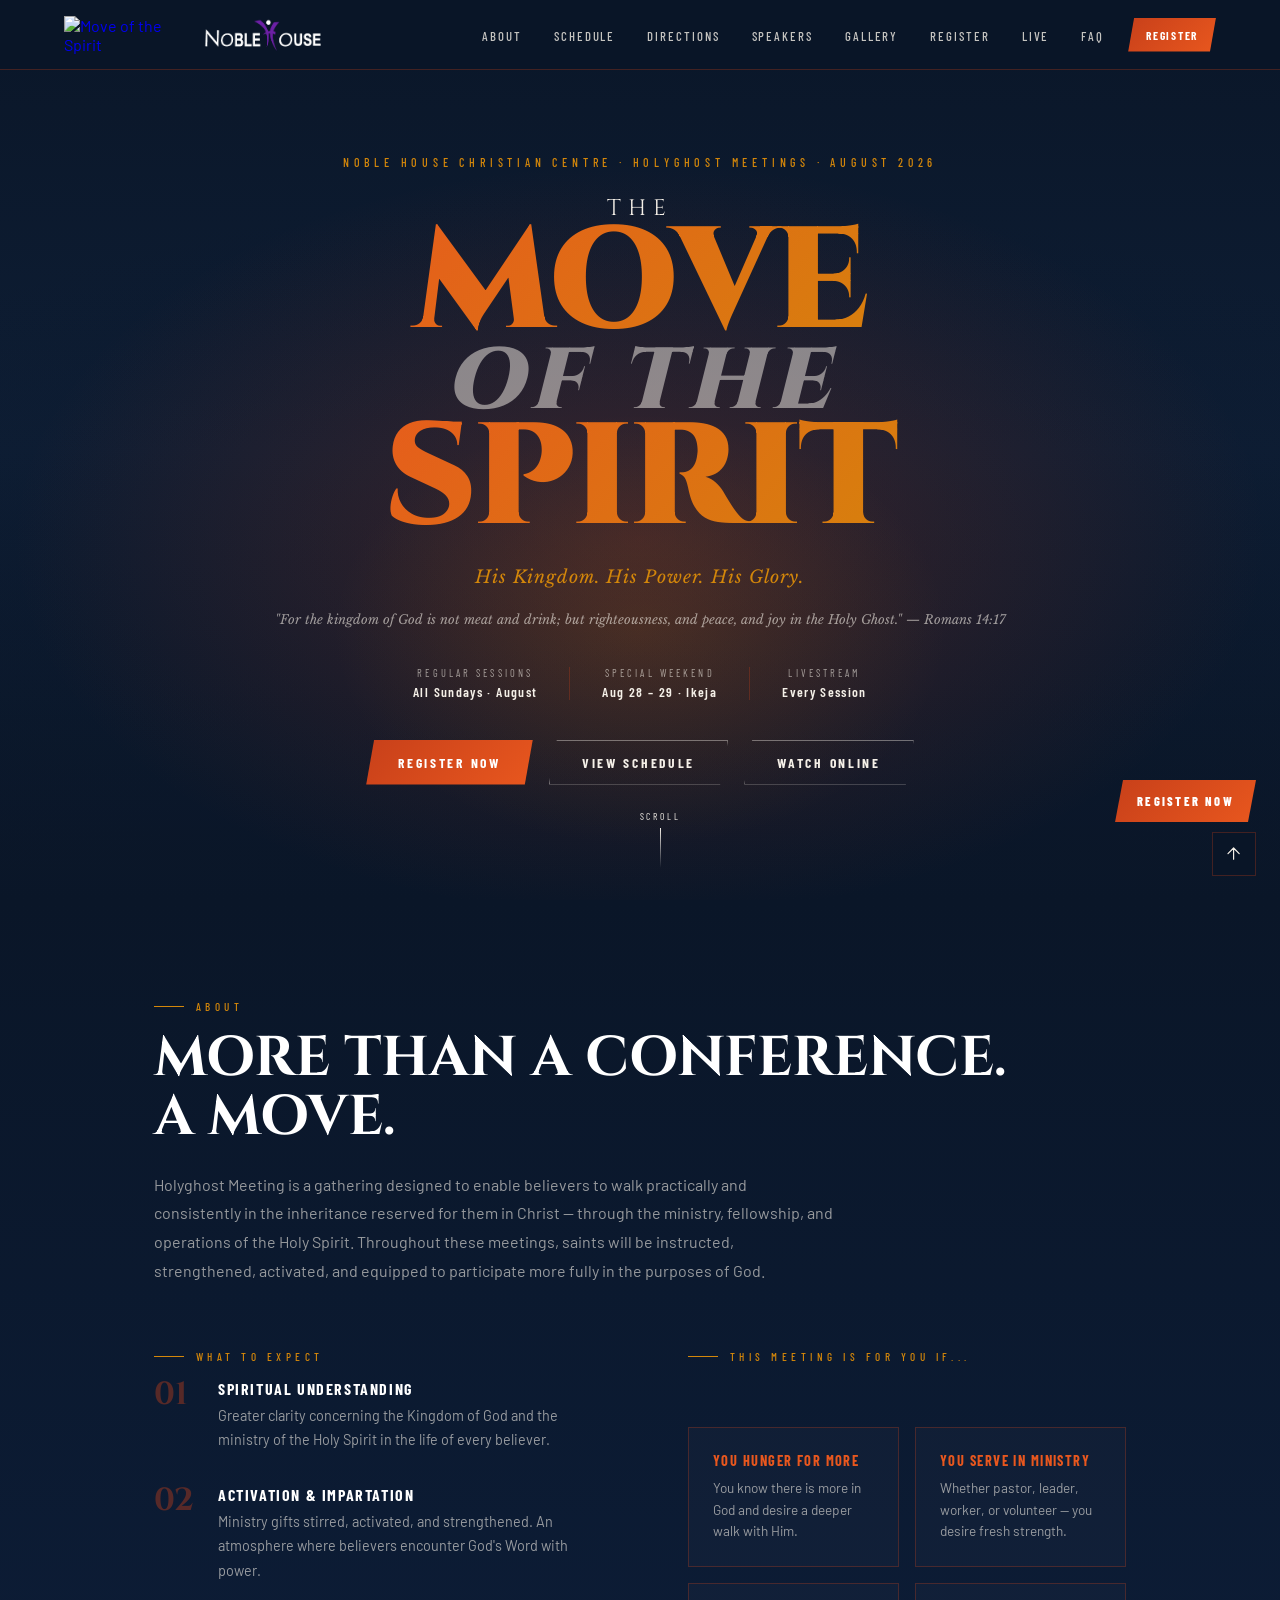
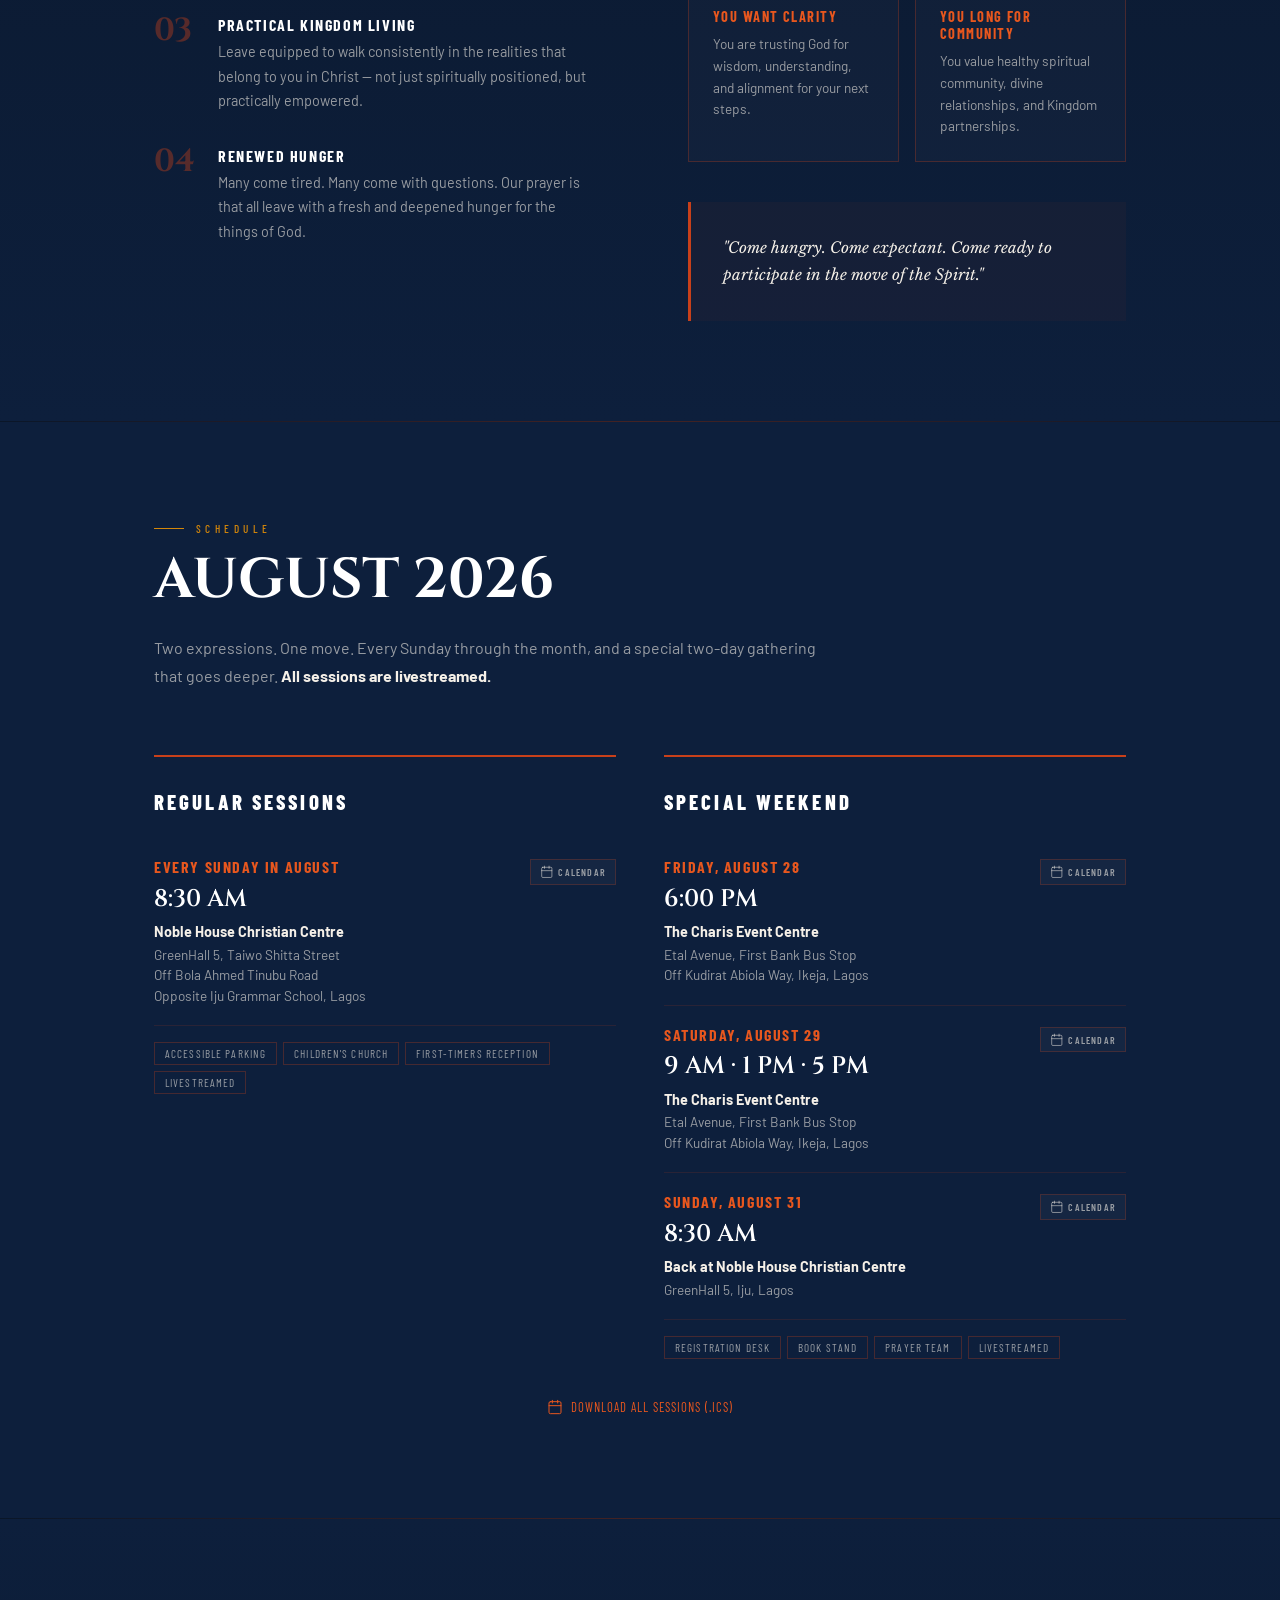
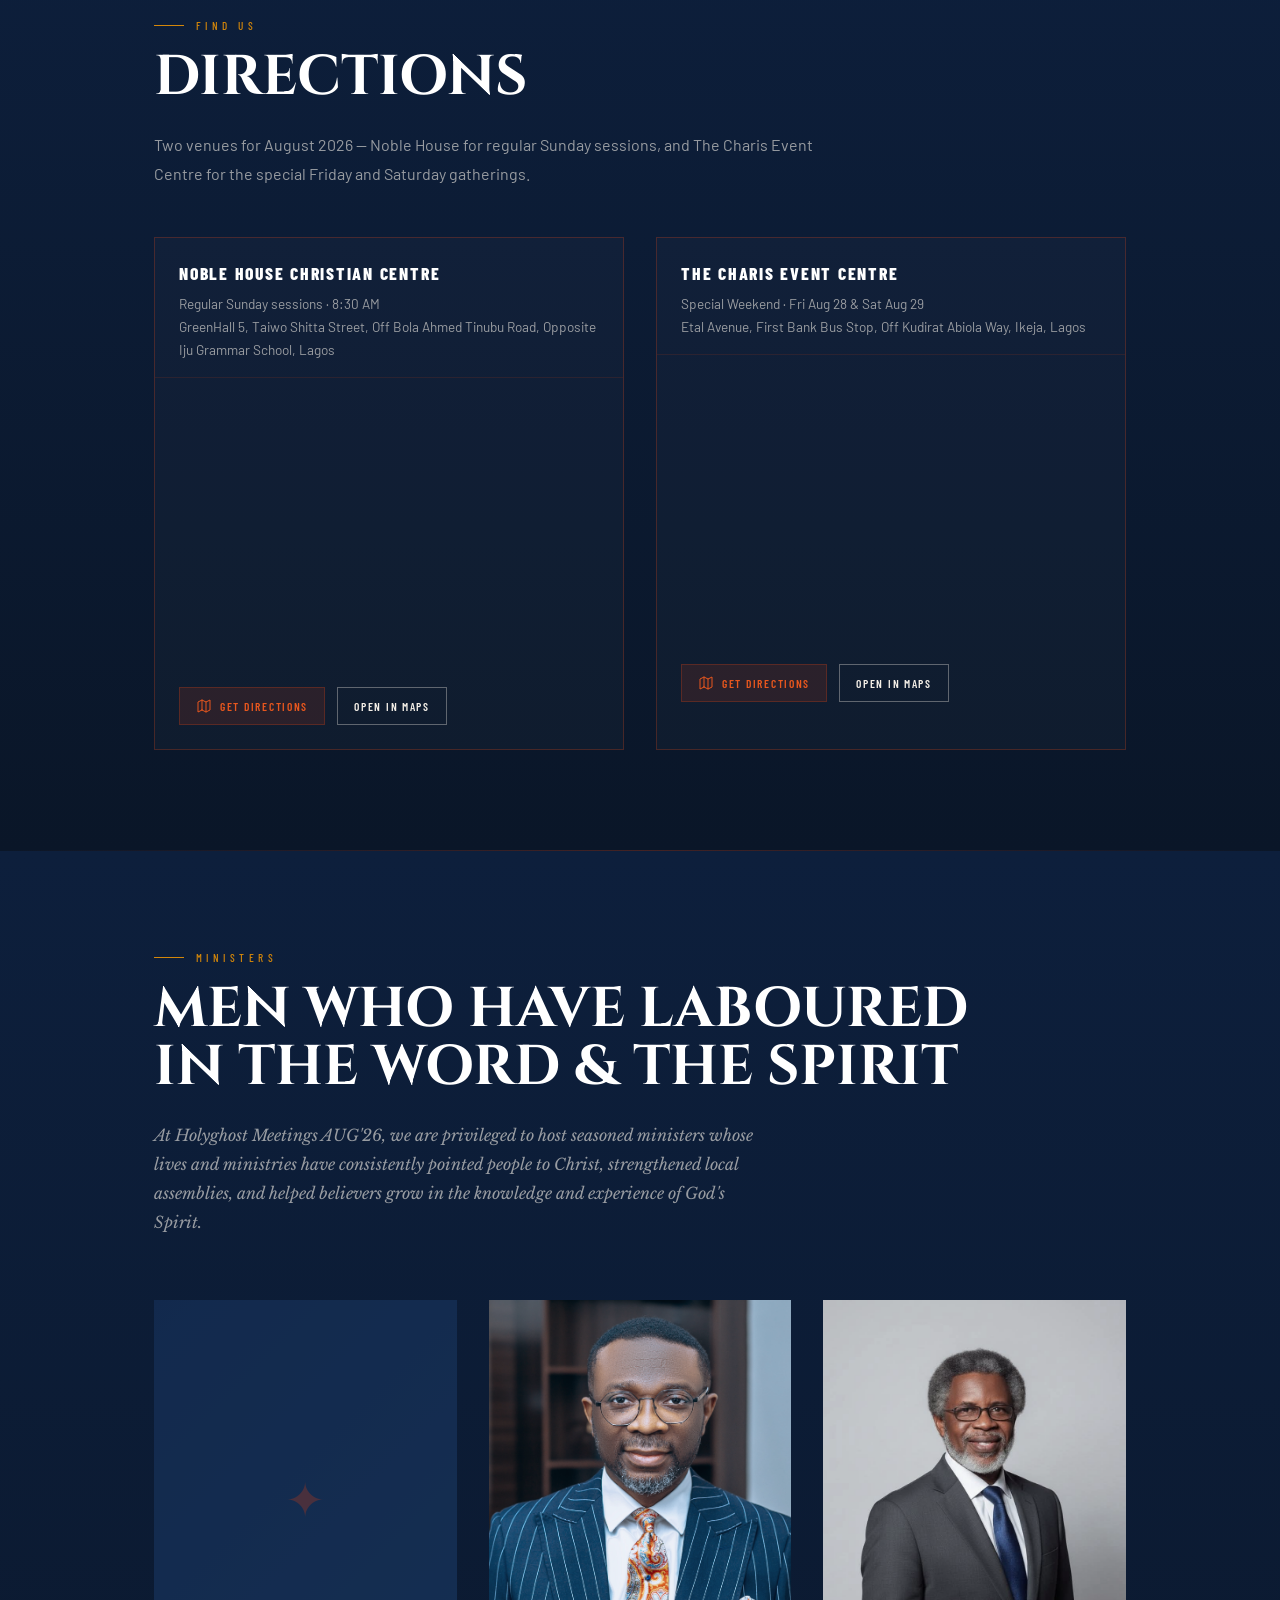
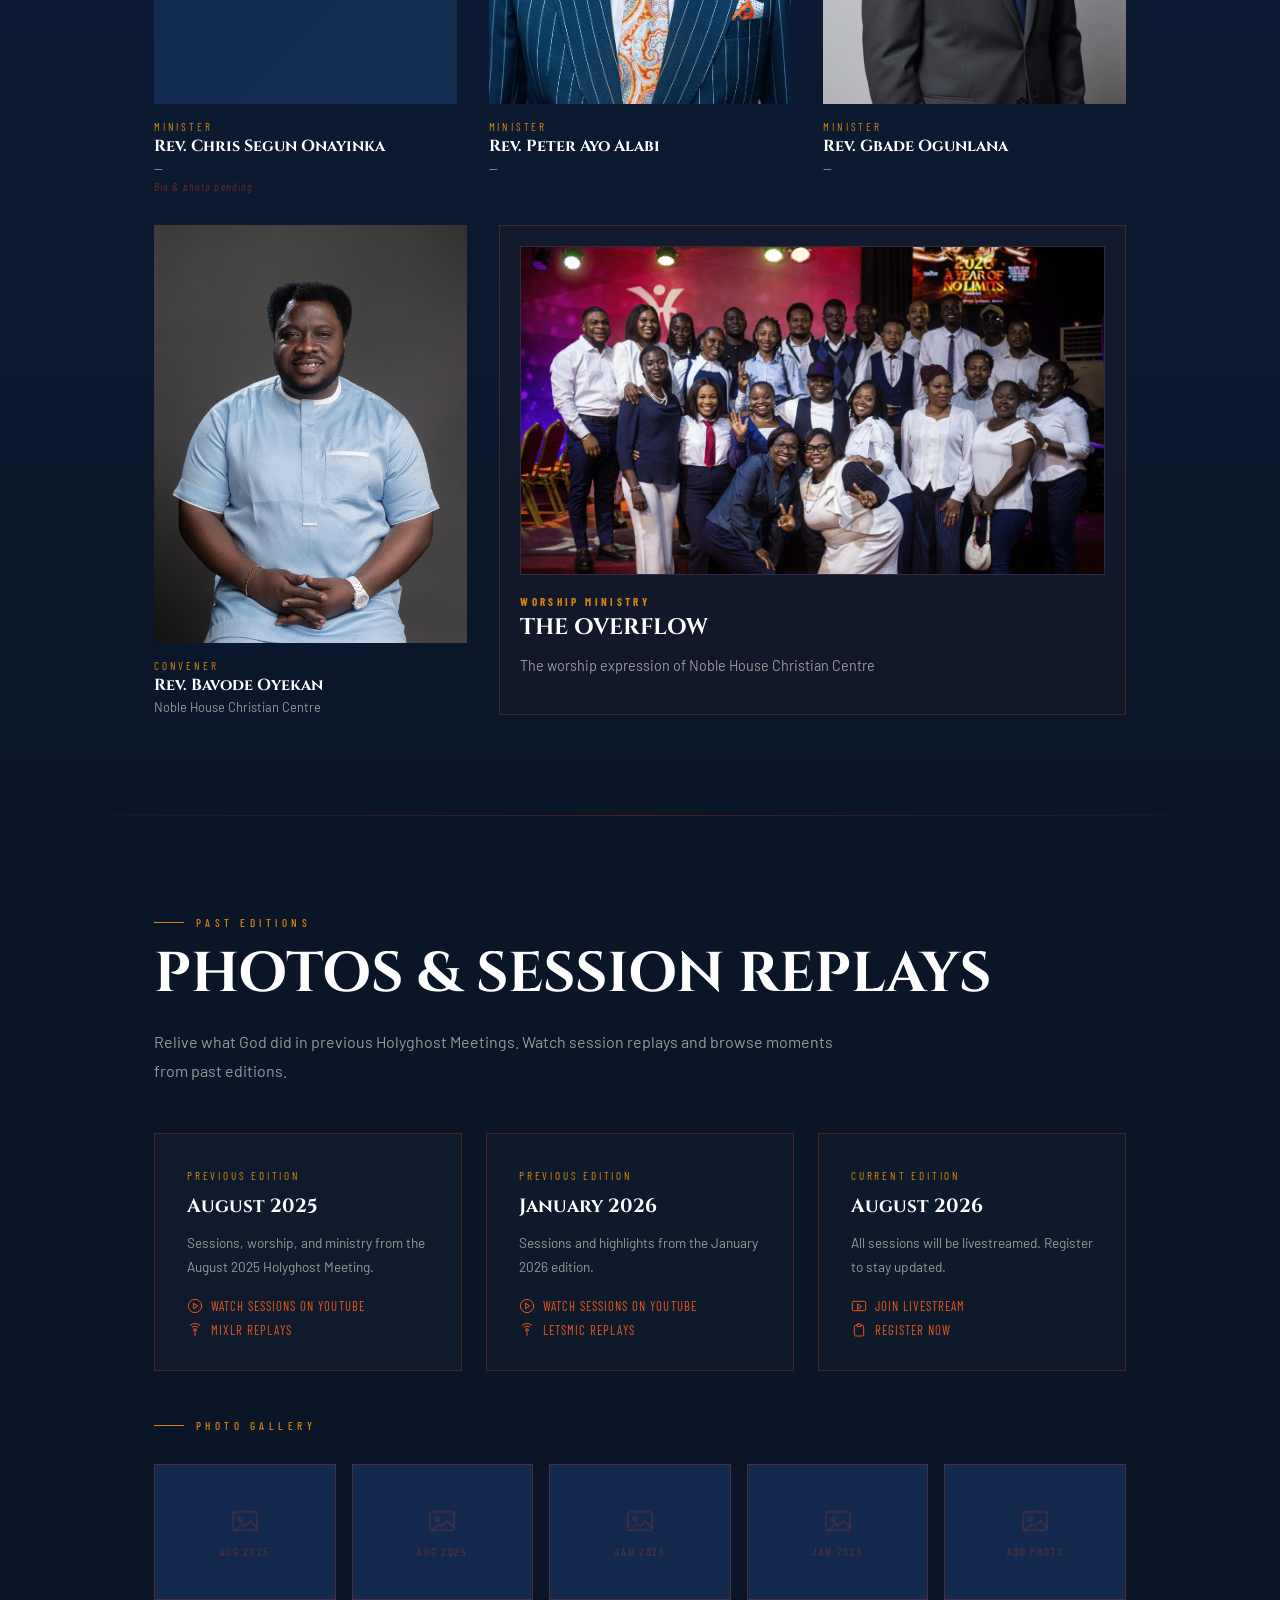
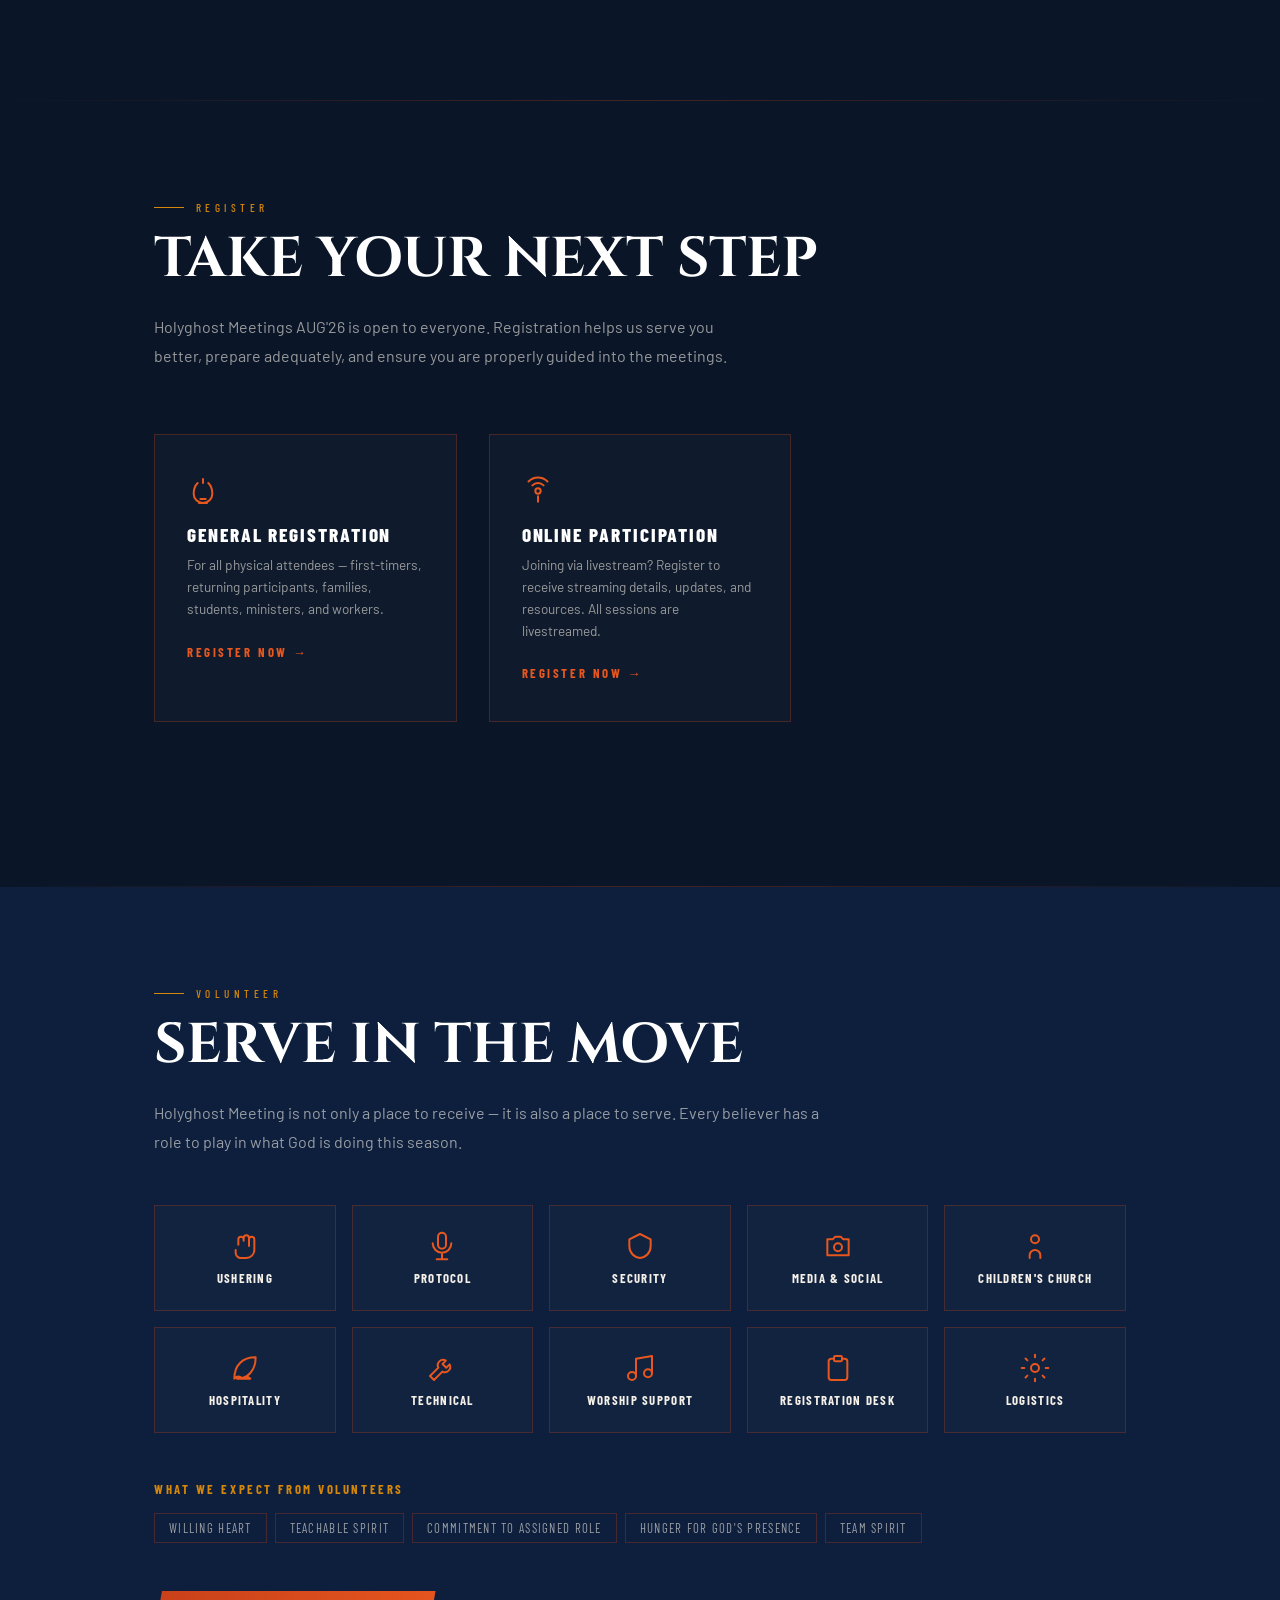
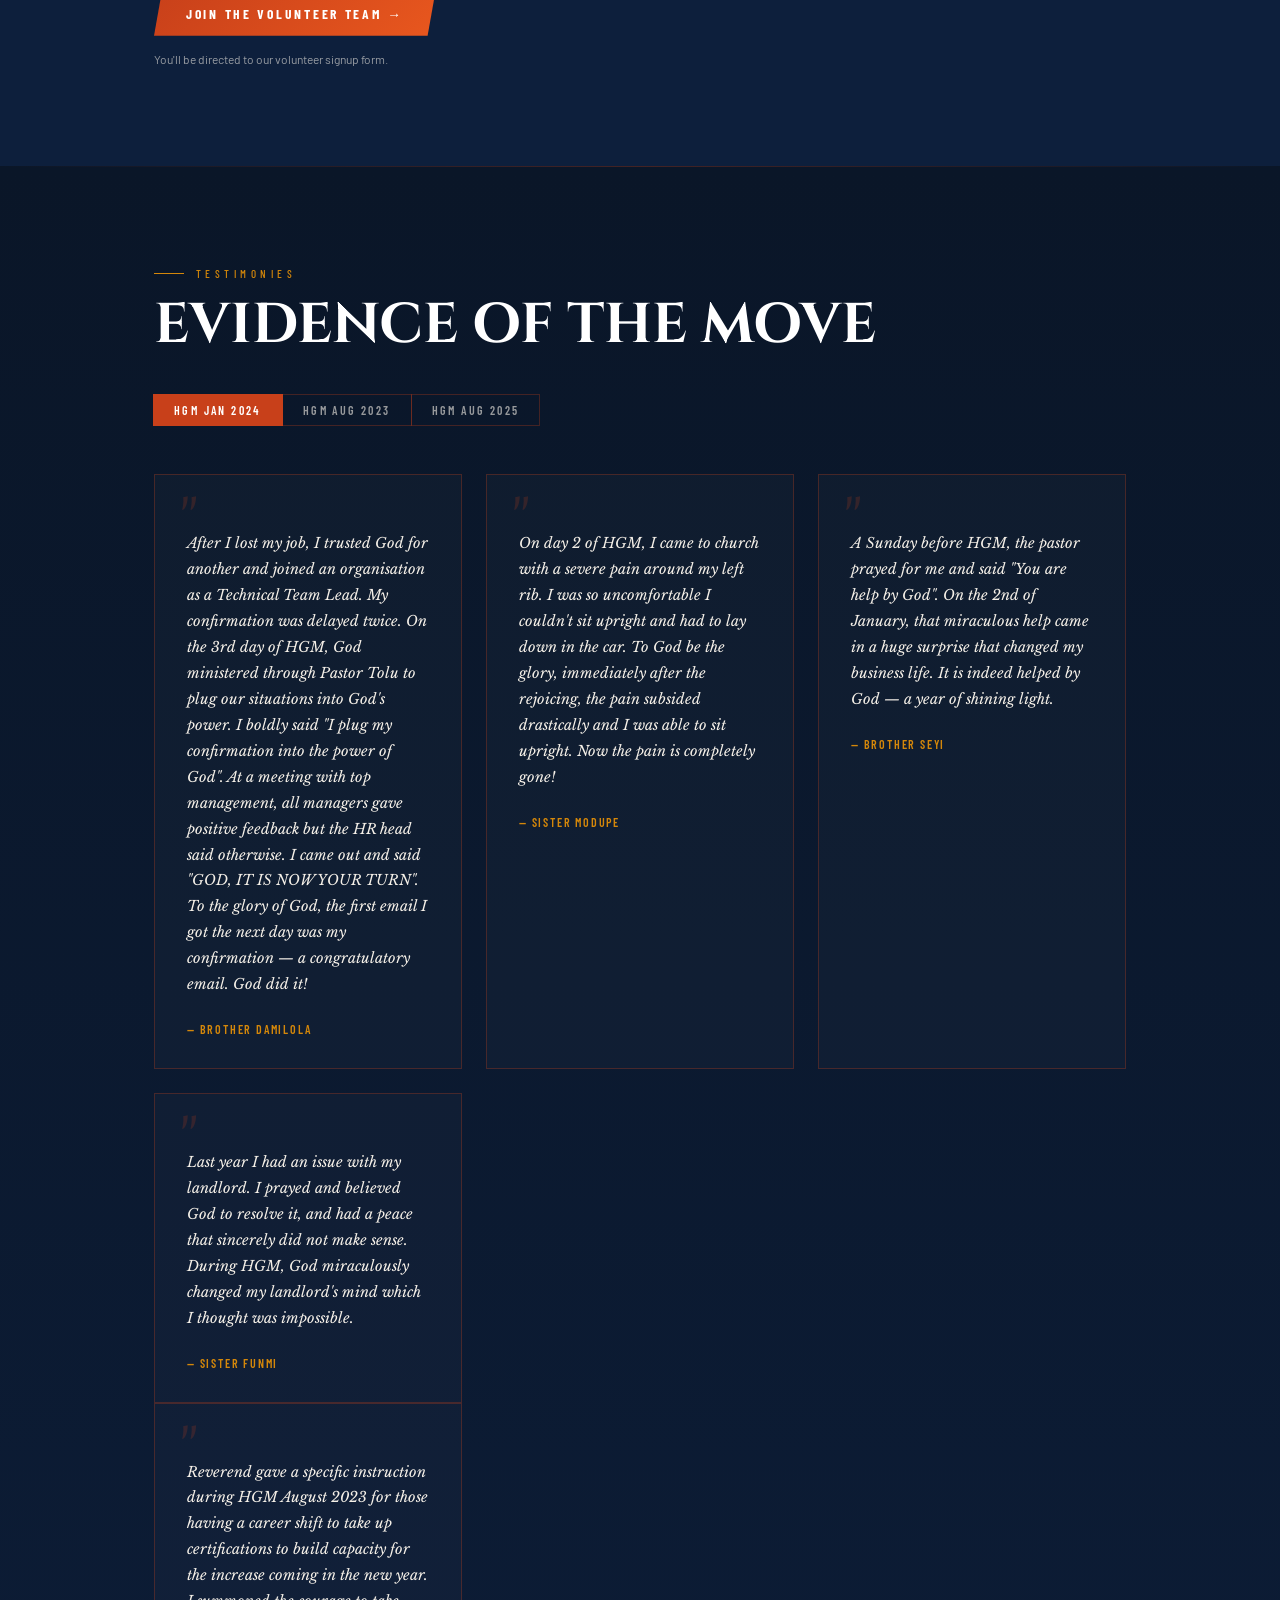
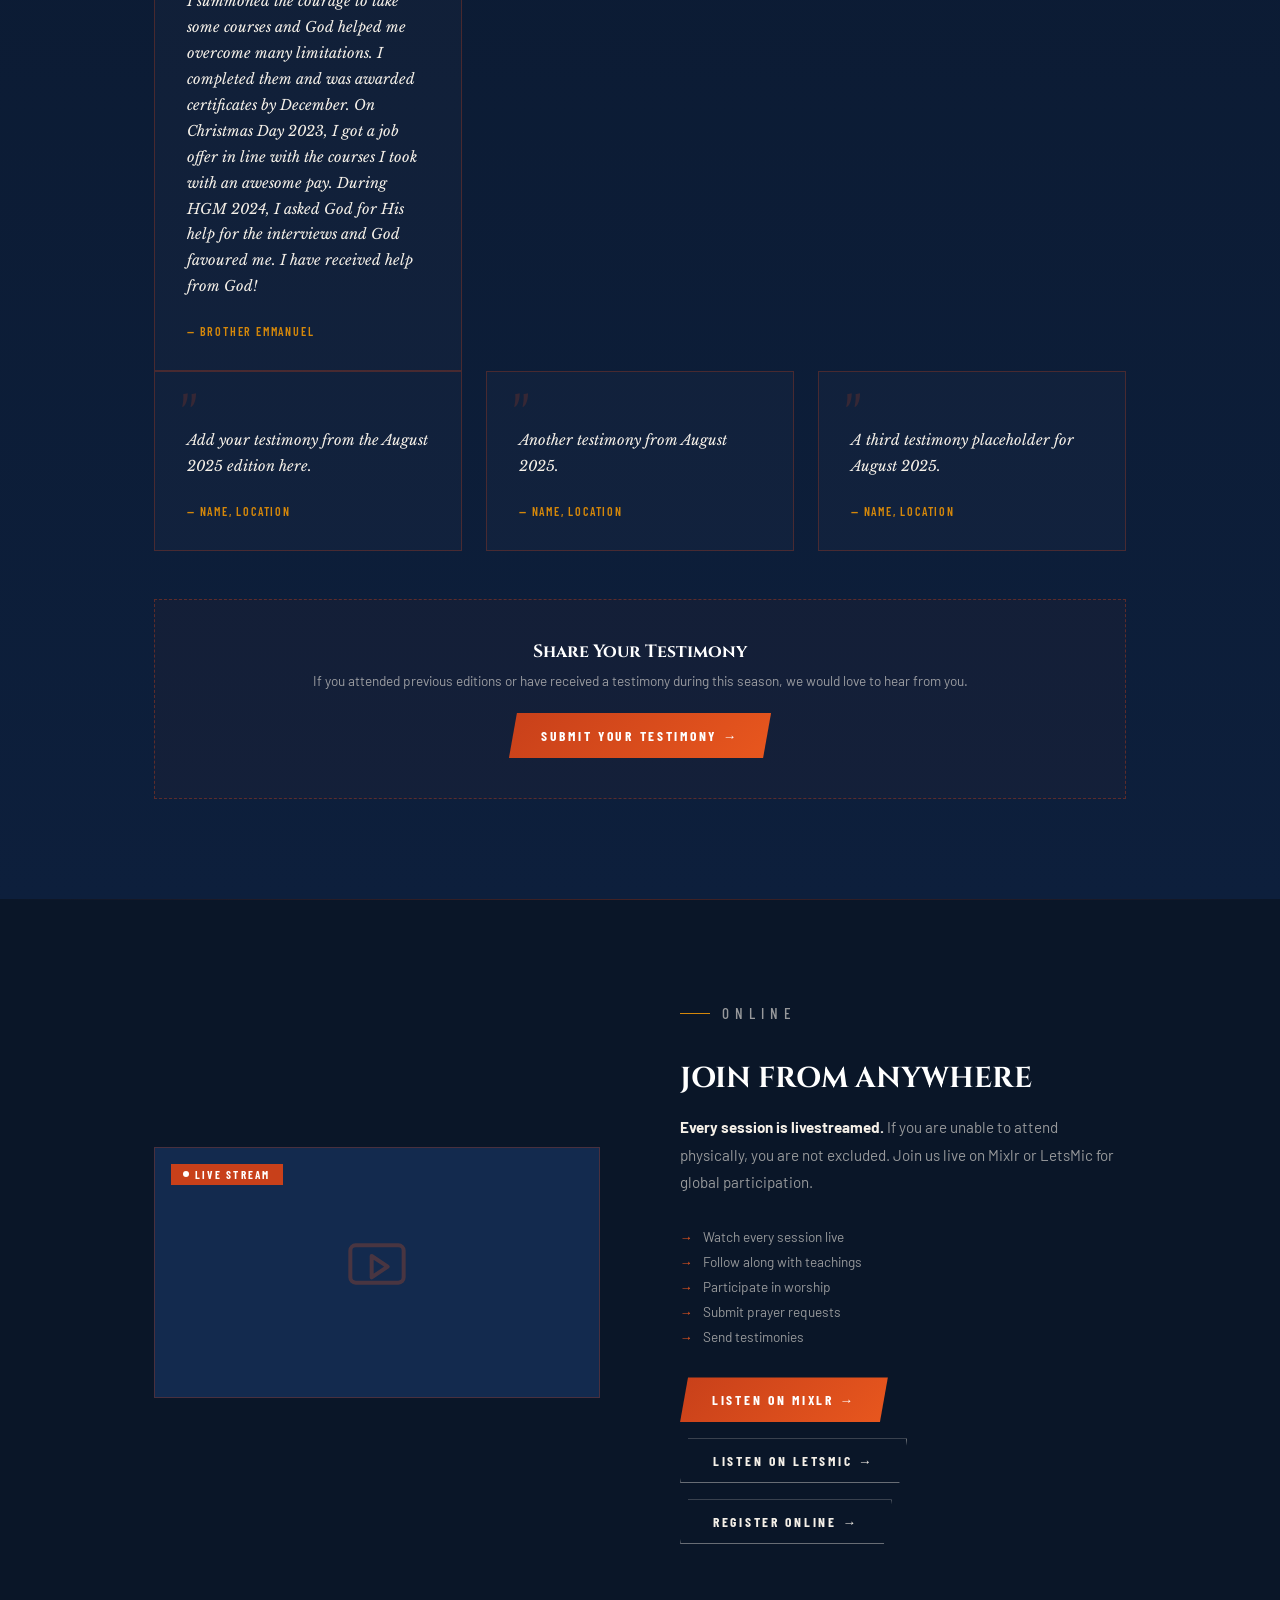
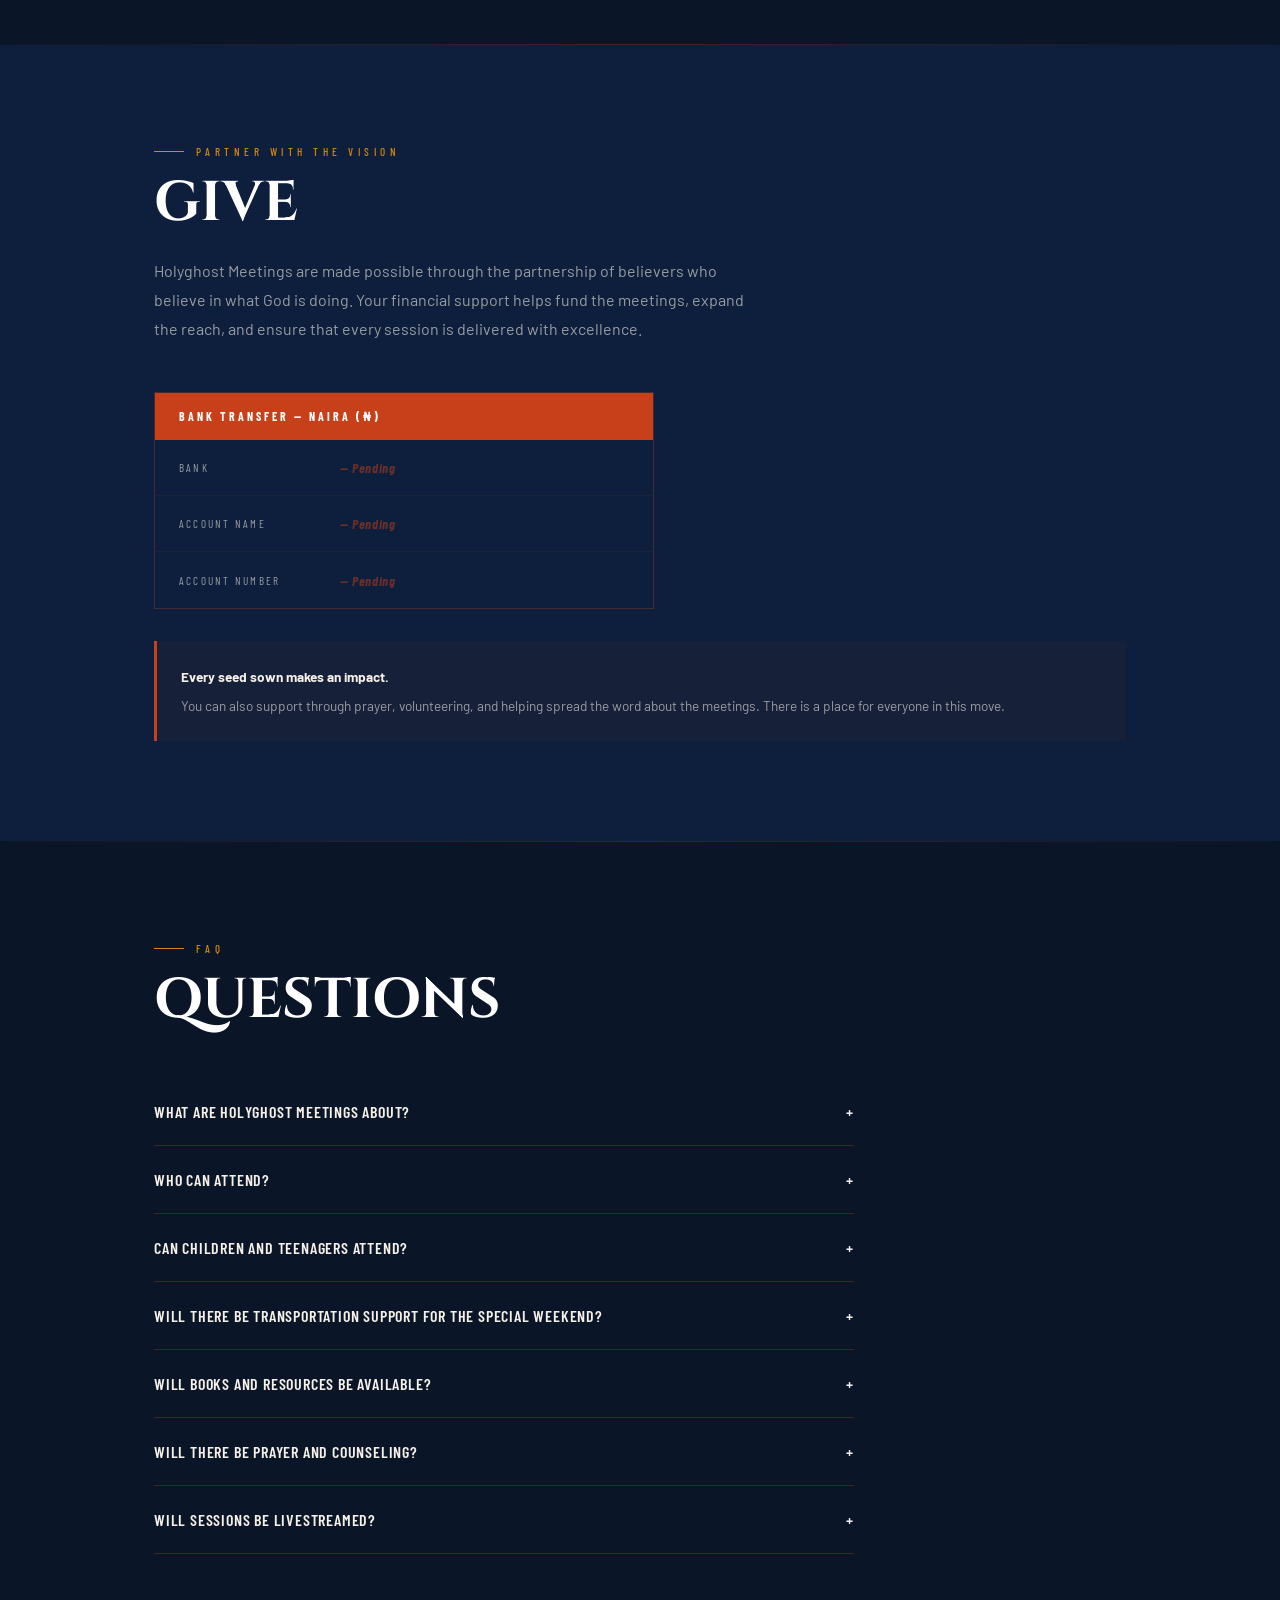
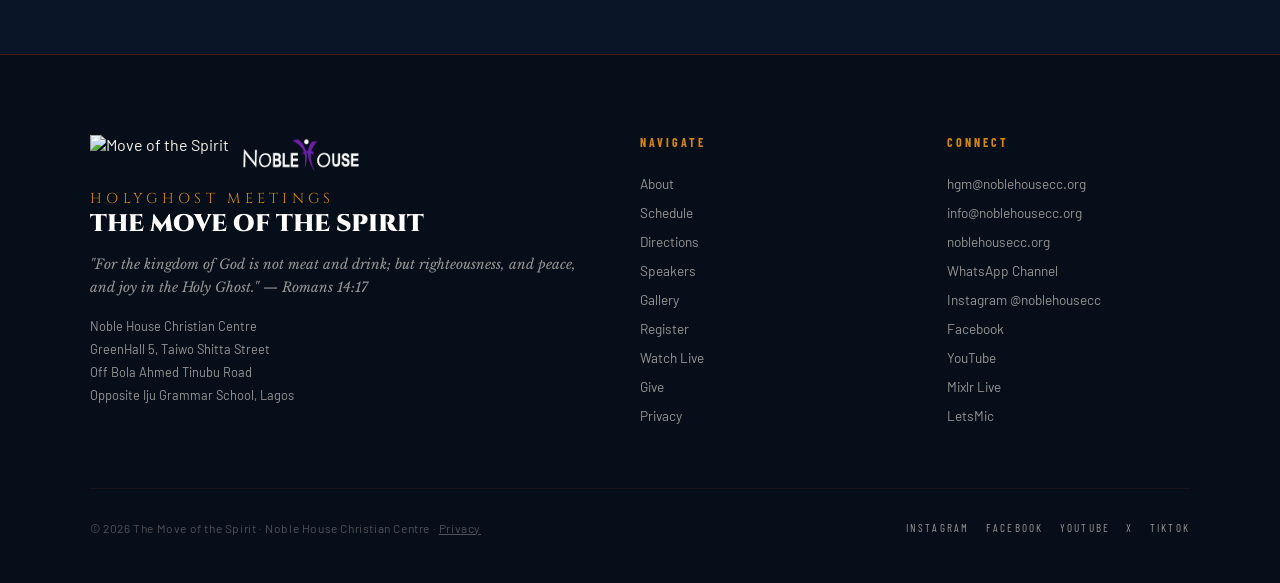
==== index.html @ 16c8ea80 "feat: add testimonies for HGM Jan 2024 and Aug 2023 editions" ====
<!DOCTYPE html>
<html lang="en">
<head>
<meta charset="UTF-8">
<meta name="viewport" content="width=device-width, initial-scale=1.0">
<title>The Move of the Spirit 2026 — His Kingdom. His Power. His Glory.</title>
<meta name="description" content="Holyghost Meetings AUG'26 at Noble House Christian Centre. His Kingdom. His Power. His Glory. Register, watch live, and join the move.">
<meta property="og:title" content="The Move of the Spirit 2026">
<meta property="og:description" content="Holyghost Meetings AUG'26 — His Kingdom. His Power. His Glory.">
<meta property="og:type" content="website">
<meta property="og:url" content="https://www.noblehousecc.org/moveofthespirit/">
<link rel="preconnect" href="https://fonts.googleapis.com">
<link rel="preconnect" href="https://fonts.gstatic.com" crossorigin>
<link href="https://fonts.googleapis.com/css2?family=Cinzel:wght@400;600;700;900&family=Libre+Baskerville:ital,wght@0,400;0,700;1,400&family=Barlow+Condensed:wght@300;400;500;600;700;800;900&family=Barlow:wght@300;400;500&display=swap" rel="stylesheet">
<link rel="stylesheet" href="assets/css/styles.css">
</head>
<body>

<!-- SVG icon sprite -->
<svg xmlns="http://www.w3.org/2000/svg" style="display:none" aria-hidden="true">
  <symbol id="icon-prayer" viewBox="0 0 24 24" fill="none" stroke="currentColor" stroke-width="1.5" stroke-linecap="round" stroke-linejoin="round"><path d="M12 3v3M8 6c-2 2-3 5-3 8a7 7 0 0 0 14 0c0-3-1-6-3-8"/><path d="M9 21h6M10 18h4"/></symbol>
  <symbol id="icon-broadcast" viewBox="0 0 24 24" fill="none" stroke="currentColor" stroke-width="1.5" stroke-linecap="round" stroke-linejoin="round"><path d="M4.9 4.9a10 10 0 0 1 14.2 0M7.8 7.8a6 6 0 0 1 8.4 0"/><circle cx="12" cy="12" r="2"/><path d="M12 16v4"/></symbol>
  <symbol id="icon-live" viewBox="0 0 24 24" fill="none" stroke="currentColor" stroke-width="1.5" stroke-linecap="round" stroke-linejoin="round"><rect x="2" y="5" width="20" height="14" rx="2"/><path d="M10 9l6 4-6 4V9z"/></symbol>
  <symbol id="icon-hands" viewBox="0 0 24 24" fill="none" stroke="currentColor" stroke-width="1.5" stroke-linecap="round" stroke-linejoin="round"><path d="M7 11V7a2 2 0 0 1 4 0v1M11 8V6a2 2 0 0 1 4 0v6M15 9V7a2 2 0 0 1 4 0v8a6 6 0 0 1-6 6H9a4 4 0 0 1-4-4v-2"/></symbol>
  <symbol id="icon-mic" viewBox="0 0 24 24" fill="none" stroke="currentColor" stroke-width="1.5" stroke-linecap="round" stroke-linejoin="round"><rect x="9" y="2" width="6" height="12" rx="3"/><path d="M5 10a7 7 0 0 0 14 0M12 17v5M8 22h8"/></symbol>
  <symbol id="icon-shield" viewBox="0 0 24 24" fill="none" stroke="currentColor" stroke-width="1.5" stroke-linecap="round" stroke-linejoin="round"><path d="M12 3l8 4v5c0 5-3.5 8.5-8 9-4.5-.5-8-4-8-9V7l8-4z"/></symbol>
  <symbol id="icon-camera" viewBox="0 0 24 24" fill="none" stroke="currentColor" stroke-width="1.5" stroke-linecap="round" stroke-linejoin="round"><path d="M4 7h4l2-2h4l2 2h4v12H4V7z"/><circle cx="12" cy="13" r="3"/></symbol>
  <symbol id="icon-child" viewBox="0 0 24 24" fill="none" stroke="currentColor" stroke-width="1.5" stroke-linecap="round" stroke-linejoin="round"><circle cx="12" cy="7" r="3"/><path d="M8 21v-2a4 4 0 0 1 8 0v2"/></symbol>
  <symbol id="icon-leaf" viewBox="0 0 24 24" fill="none" stroke="currentColor" stroke-width="1.5" stroke-linecap="round" stroke-linejoin="round"><path d="M6 20C14 20 20 14 20 4 10 4 4 10 4 20c2-2 4-2 6 0 2-2 4-2 6 0z"/></symbol>
  <symbol id="icon-wrench" viewBox="0 0 24 24" fill="none" stroke="currentColor" stroke-width="1.5" stroke-linecap="round" stroke-linejoin="round"><path d="M14.7 6.3a4 4 0 0 0-5.4 5.4L3 18l3 3 6.3-6.3a4 4 0 0 0 5.4-5.4l-2.5 2.5-2.8-2.8 2.5-2.5z"/></symbol>
  <symbol id="icon-music" viewBox="0 0 24 24" fill="none" stroke="currentColor" stroke-width="1.5" stroke-linecap="round" stroke-linejoin="round"><path d="M9 18V5l12-2v13"/><circle cx="6" cy="18" r="3"/><circle cx="18" cy="16" r="3"/></symbol>
  <symbol id="icon-clipboard" viewBox="0 0 24 24" fill="none" stroke="currentColor" stroke-width="1.5" stroke-linecap="round" stroke-linejoin="round"><path d="M9 5H7a2 2 0 0 0-2 2v12a2 2 0 0 0 2 2h10a2 2 0 0 0 2-2V7a2 2 0 0 0-2-2h-2"/><rect x="9" y="3" width="6" height="4" rx="1"/></symbol>
  <symbol id="icon-gear" viewBox="0 0 24 24" fill="none" stroke="currentColor" stroke-width="1.5" stroke-linecap="round" stroke-linejoin="round"><circle cx="12" cy="12" r="3"/><path d="M12 2v2M12 20v2M4.9 4.9l1.4 1.4M17.7 17.7l1.4 1.4M2 12h2M20 12h2M4.9 19.1l1.4-1.4M17.7 6.3l1.4-1.4"/></symbol>
  <symbol id="icon-calendar" viewBox="0 0 24 24" fill="none" stroke="currentColor" stroke-width="1.5" stroke-linecap="round" stroke-linejoin="round"><rect x="3" y="4" width="18" height="18" rx="2"/><path d="M16 2v4M8 2v4M3 10h18"/></symbol>
  <symbol id="icon-map" viewBox="0 0 24 24" fill="none" stroke="currentColor" stroke-width="1.5" stroke-linecap="round" stroke-linejoin="round"><path d="M9 18l-6 3V6l6-3 6 3 6-3v15l-6 3-6-3z"/><path d="M9 3v15M15 6v15"/></symbol>
  <symbol id="icon-share" viewBox="0 0 24 24" fill="none" stroke="currentColor" stroke-width="1.5" stroke-linecap="round" stroke-linejoin="round"><circle cx="18" cy="5" r="3"/><circle cx="6" cy="12" r="3"/><circle cx="18" cy="19" r="3"/><path d="M8.6 13.5l6.8 3.9M15.4 6.6L8.6 10.5"/></symbol>
  <symbol id="icon-arrow-up" viewBox="0 0 24 24" fill="none" stroke="currentColor" stroke-width="1.5" stroke-linecap="round" stroke-linejoin="round"><path d="M12 19V5M5 12l7-7 7 7"/></symbol>
  <symbol id="icon-link" viewBox="0 0 24 24" fill="none" stroke="currentColor" stroke-width="1.5" stroke-linecap="round" stroke-linejoin="round"><path d="M10 13a5 5 0 0 0 7.5.5l2-2a5 5 0 0 0-7-7l-1.5 1.5"/><path d="M14 11a5 5 0 0 0-7.5-.5l-2 2a5 5 0 0 0 7 7l1.5-1.5"/></symbol>
  <symbol id="icon-play" viewBox="0 0 24 24" fill="none" stroke="currentColor" stroke-width="1.5" stroke-linecap="round" stroke-linejoin="round"><circle cx="12" cy="12" r="10"/><path d="M10 8l6 4-6 4V8z"/></symbol>
  <symbol id="icon-image" viewBox="0 0 24 24" fill="none" stroke="currentColor" stroke-width="1.5" stroke-linecap="round" stroke-linejoin="round"><rect x="3" y="5" width="18" height="14" rx="2"/><circle cx="8.5" cy="10.5" r="1.5"/><path d="M21 17l-5-5-4 4-2-2-5 5"/></symbol>
</svg>

<!-- NAV -->
<nav id="navbar">
  <a href="#home" class="nav-brand" aria-label="Move of the Spirit — Home">
    <img src="assets/images/logo/mots-logo.png" alt="Move of the Spirit" class="nav-logo-mots" width="160" height="48">
    <img src="assets/images/logo/noblehouse-logo.webp" alt="Noble House Christian Centre" class="nav-logo-church" width="120" height="34">
  </a>
  <div class="nav-links-wrap">
    <ul class="nav-links">
      <li><a href="#about">About</a></li>
      <li><a href="#schedule">Schedule</a></li>
      <li><a href="#directions">Directions</a></li>
      <li><a href="#speakers">Speakers</a></li>
      <li><a href="#gallery">Gallery</a></li>
      <li><a href="#register">Register</a></li>
      <li><a href="#live">Live</a></li>
      <li><a href="#faq">FAQ</a></li>
    </ul>
    <a href="#register"  rel="noopener noreferrer" class="nav-cta">Register</a>
  </div>
  <button class="hamburger" id="hamburger" onclick="toggleMenu()" aria-label="Open menu" aria-expanded="false" type="button">
    <span></span><span></span><span></span>
  </button>
</nav>

<div class="mobile-menu" id="mobileMenu">
  <a href="#about" onclick="toggleMenu()">About</a>
  <a href="#schedule" onclick="toggleMenu()">Schedule</a>
  <a href="#directions" onclick="toggleMenu()">Directions</a>
  <a href="#speakers" onclick="toggleMenu()">Speakers</a>
  <a href="#gallery" onclick="toggleMenu()">Gallery</a>
  <a href="#register" onclick="toggleMenu()">Register</a>
  <a href="#volunteer" onclick="toggleMenu()">Volunteer</a>
  <a href="#testimonies" onclick="toggleMenu()">Testimonies</a>
  <a href="#live" onclick="toggleMenu()">Live</a>
  <a href="#give" onclick="toggleMenu()">Give</a>
  <a href="#faq" onclick="toggleMenu()">FAQ</a>
</div>

<!-- HERO -->
<section id="home">
  <div class="hero-bg"></div>
  <div class="particles" id="particles"></div>
  <div class="hero-content">
    <p class="hero-eyebrow">Noble House Christian Centre · HolyGhost Meetings · August 2026</p>
    <p class="hero-title-small">The</p>
    <h1 class="hero-title-main">
      <span>Move</span>
      <em>of the</em>
      <span>Spirit</span>
    </h1>
    <p class="hero-subtheme">His Kingdom. His Power. His Glory.</p>
    <p class="hero-scripture">"For the kingdom of God is not meat and drink; but righteousness, and peace, and joy in the Holy Ghost." — Romans 14:17</p>
    <div class="hero-meta">
      <div class="hero-meta-item">
        <span class="label">Regular Sessions</span>
        <span class="value">All Sundays · August</span>
      </div>
      <div class="meta-divider"></div>
      <div class="hero-meta-item">
        <span class="label">Special Weekend</span>
        <span class="value">Aug 28 – 29 · Ikeja</span>
      </div>
      <div class="meta-divider"></div>
      <div class="hero-meta-item">
        <span class="label">Livestream</span>
        <span class="value">Every Session</span>
      </div>
    </div>
    <div class="hero-ctas">
      <a href="https://forms.gle/S3Y497xmSc1t3eCN9" target="_blank" rel="noopener noreferrer" class="btn-primary">Register Now</a>
      <a href="#schedule" class="btn-outline">View Schedule</a>
      <a href="#live" class="btn-outline">Watch Online</a>
    </div>
    <div class="share-section hidden" style="margin-top:2.5rem; text-align:left; max-width:560px; margin-left:auto; margin-right:auto;">
      <h4>Spread the Word</h4>
      <p>Invite someone to experience the move.</p>
      <div class="share-buttons">
        <button type="button" class="share-btn" data-share="whatsapp"><svg class="icon" aria-hidden="true"><use href="#icon-share"></use></svg> WhatsApp</button>
        <button type="button" class="share-btn" data-share="facebook"><svg class="icon" aria-hidden="true"><use href="#icon-share"></use></svg> Facebook</button>
        <button type="button" class="share-btn" data-share="x"><svg class="icon" aria-hidden="true"><use href="#icon-share"></use></svg> X</button>
        <button type="button" class="share-btn" data-share="copy"><svg class="icon" aria-hidden="true"><use href="#icon-link"></use></svg> Copy Link</button>
        <button type="button" class="share-btn" data-share="native"><svg class="icon" aria-hidden="true"><use href="#icon-share"></use></svg> Share</button>
      </div>
    </div>
  </div>
  <div class="scroll-indicator">
    <span>Scroll</span>
    <div class="scroll-line"></div>
  </div>
</section>

<!-- ABOUT -->
<section id="about">
  <div class="section-inner">
    <p class="section-label">About</p>
    <h2 class="section-title">More Than A Conference.<br>A Move.</h2>
    <p class="section-body">
      Holyghost Meeting is a gathering designed to enable believers to walk practically and consistently in the inheritance reserved for them in Christ — through the ministry, fellowship, and operations of the Holy Spirit. Throughout these meetings, saints will be instructed, strengthened, activated, and equipped to participate more fully in the purposes of God.
    </p>
    <div class="about-grid">
      <div>
        <p class="section-label">What to Expect</p>
        <div class="about-expects">
          <div class="expect-item"><span class="expect-num">01</span><div class="expect-text"><h4>Spiritual Understanding</h4><p>Greater clarity concerning the Kingdom of God and the ministry of the Holy Spirit in the life of every believer.</p></div></div>
          <div class="expect-item"><span class="expect-num">02</span><div class="expect-text"><h4>Activation & Impartation</h4><p>Ministry gifts stirred, activated, and strengthened. An atmosphere where believers encounter God's Word with power.</p></div></div>
          <div class="expect-item"><span class="expect-num">03</span><div class="expect-text"><h4>Practical Kingdom Living</h4><p>Leave equipped to walk consistently in the realities that belong to you in Christ — not just spiritually positioned, but practically empowered.</p></div></div>
          <div class="expect-item"><span class="expect-num">04</span><div class="expect-text"><h4>Renewed Hunger</h4><p>Many come tired. Many come with questions. Our prayer is that all leave with a fresh and deepened hunger for the things of God.</p></div></div>
        </div>
      </div>
      <div>
        <p class="section-label">This Meeting Is For You If...</p>
        <div class="who-grid">
          <div class="who-card"><h4>You Hunger For More</h4><p>You know there is more in God and desire a deeper walk with Him.</p></div>
          <div class="who-card"><h4>You Serve In Ministry</h4><p>Whether pastor, leader, worker, or volunteer — you desire fresh strength.</p></div>
          <div class="who-card"><h4>You Want Clarity</h4><p>You are trusting God for wisdom, understanding, and alignment for your next steps.</p></div>
          <div class="who-card"><h4>You Long For Community</h4><p>You value healthy spiritual community, divine relationships, and Kingdom partnerships.</p></div>
        </div>
        <div style="margin-top:2.5rem; padding: 2rem; border-left: 3px solid var(--fire); background: rgba(200,64,26,0.05);">
          <p style="font-family:'Libre Baskerville',serif; font-style:italic; font-size:0.95rem; color:var(--white); line-height:1.8;">"Come hungry. Come expectant. Come ready to participate in the move of the Spirit."</p>
        </div>
      </div>
    </div>
  </div>
</section>

<div class="divider"></div>

<!-- SCHEDULE -->
<section id="schedule">
  <div class="section-inner">
    <p class="section-label">Schedule</p>
    <h2 class="section-title">August 2026</h2>
    <p class="section-body">Two expressions. One move. Every Sunday through the month, and a special two-day gathering that goes deeper. <strong style="color:var(--white);">All sessions are livestreamed.</strong></p>

    <div class="schedule-grid">
      <div class="schedule-block">
        <h3>Regular Sessions</h3>
        <div class="schedule-session">
          <div class="session-main">
            <span class="session-day">Every Sunday in August</span>
            <span class="session-time">8:30 AM</span>
            <span class="session-venue">
              <strong>Noble House Christian Centre</strong>
              GreenHall 5, Taiwo Shitta Street<br>Off Bola Ahmed Tinubu Road<br>Opposite Iju Grammar School, Lagos
            </span>
          </div>
          <div class="session-cal-wrap">
            <button type="button" class="cal-trigger" aria-expanded="false" aria-haspopup="true" aria-label="Add to calendar">
              <svg class="icon" aria-hidden="true"><use href="#icon-calendar"></use></svg>
              <span>Calendar</span>
            </button>
            <div class="cal-menu" hidden>
              <p class="cal-menu-title">All Sundays in August</p>
              <button type="button" class="cal-menu-action" data-calendar="sundays-aug2026" data-calendar-action="ics">Download .ics</button>
            </div>
          </div>
        </div>
        <div class="venue-features">
          <span class="venue-tag">Accessible Parking</span>
          <span class="venue-tag">Children's Church</span>
          <span class="venue-tag">First-Timers Reception</span>
          <span class="venue-tag">Livestreamed</span>
        </div>
      </div>
      <div class="schedule-block">
        <h3>Special Weekend</h3>
        <div class="schedule-session">
          <div class="session-main">
            <span class="session-day">Friday, August 28</span>
            <span class="session-time">6:00 PM</span>
            <span class="session-venue">
              <strong>The Charis Event Centre</strong>
              Etal Avenue, First Bank Bus Stop<br>Off Kudirat Abiola Way, Ikeja, Lagos
            </span>
          </div>
          <div class="session-cal-wrap">
            <button type="button" class="cal-trigger" aria-expanded="false" aria-haspopup="true" aria-label="Add to calendar">
              <svg class="icon" aria-hidden="true"><use href="#icon-calendar"></use></svg>
              <span>Calendar</span>
            </button>
            <div class="cal-menu" hidden>
              <p class="cal-menu-title">Friday · 6:00 PM</p>
              <button type="button" class="cal-menu-action" data-calendar="special-friday" data-calendar-action="ics">Download .ics</button>
              <button type="button" class="cal-menu-action" data-calendar="special-friday" data-calendar-action="google">Google Calendar</button>
            </div>
          </div>
        </div>
        <div class="schedule-session">
          <div class="session-main">
            <span class="session-day">Saturday, August 29</span>
            <span class="session-time">9 AM · 1 PM · 5 PM</span>
            <span class="session-venue">
              <strong>The Charis Event Centre</strong>
              Etal Avenue, First Bank Bus Stop<br>Off Kudirat Abiola Way, Ikeja, Lagos
            </span>
          </div>
          <div class="session-cal-wrap">
            <button type="button" class="cal-trigger" aria-expanded="false" aria-haspopup="true" aria-label="Add to calendar">
              <svg class="icon" aria-hidden="true"><use href="#icon-calendar"></use></svg>
              <span>Calendar</span>
            </button>
            <div class="cal-menu cal-menu-wide" hidden>
              <p class="cal-menu-title">Choose a session</p>
              <div class="cal-menu-group">
                <span class="cal-menu-label">9:00 AM</span>
                <div class="cal-menu-actions">
                  <button type="button" class="cal-menu-action" data-calendar="special-saturday-morning" data-calendar-action="ics">.ics</button>
                  <button type="button" class="cal-menu-action" data-calendar="special-saturday-morning" data-calendar-action="google">Google</button>
                </div>
              </div>
              <div class="cal-menu-group">
                <span class="cal-menu-label">1:00 PM</span>
                <div class="cal-menu-actions">
                  <button type="button" class="cal-menu-action" data-calendar="special-saturday-afternoon" data-calendar-action="ics">.ics</button>
                  <button type="button" class="cal-menu-action" data-calendar="special-saturday-afternoon" data-calendar-action="google">Google</button>
                </div>
              </div>
              <div class="cal-menu-group">
                <span class="cal-menu-label">5:00 PM</span>
                <div class="cal-menu-actions">
                  <button type="button" class="cal-menu-action" data-calendar="special-saturday-evening" data-calendar-action="ics">.ics</button>
                  <button type="button" class="cal-menu-action" data-calendar="special-saturday-evening" data-calendar-action="google">Google</button>
                </div>
              </div>
            </div>
          </div>
        </div>
        <div class="schedule-session">
          <div class="session-main">
            <span class="session-day">Sunday, August 31</span>
            <span class="session-time">8:30 AM</span>
            <span class="session-venue">
              <strong>Back at Noble House Christian Centre</strong>
              GreenHall 5, Iju, Lagos
            </span>
          </div>
          <div class="session-cal-wrap">
            <button type="button" class="cal-trigger" aria-expanded="false" aria-haspopup="true" aria-label="Add to calendar">
              <svg class="icon" aria-hidden="true"><use href="#icon-calendar"></use></svg>
              <span>Calendar</span>
            </button>
            <div class="cal-menu" hidden>
              <p class="cal-menu-title">Sunday · 8:30 AM</p>
              <button type="button" class="cal-menu-action" data-calendar="closing-sunday" data-calendar-action="ics">Download .ics</button>
              <button type="button" class="cal-menu-action" data-calendar="closing-sunday" data-calendar-action="google">Google Calendar</button>
            </div>
          </div>
        </div>
        <div class="venue-features">
          <span class="venue-tag">Registration Desk</span>
          <span class="venue-tag">Book Stand</span>
          <span class="venue-tag">Prayer Team</span>
          <span class="venue-tag">Livestreamed</span>
        </div>
      </div>
    </div>

    <p class="schedule-all-calendars">
      <a href="assets/calendar/all-sessions.ics" download class="session-link"><svg class="icon" aria-hidden="true"><use href="#icon-calendar"></use></svg> Download all sessions (.ics)</a>
    </p>
  </div>
</section>

<div class="divider"></div>

<!-- DIRECTIONS -->
<section id="directions">
  <div class="section-inner">
    <p class="section-label">Find Us</p>
    <h2 class="section-title">Directions</h2>
    <p class="section-body">Two venues for August 2026 — Noble House for regular Sunday sessions, and The Charis Event Centre for the special Friday and Saturday gatherings.</p>

    <div class="directions-grid">
      <article class="map-card">
        <div class="map-card-header">
          <h3>Noble House Christian Centre</h3>
          <p>Regular Sunday sessions · 8:30 AM<br>GreenHall 5, Taiwo Shitta Street, Off Bola Ahmed Tinubu Road, Opposite Iju Grammar School, Lagos</p>
        </div>
        <iframe class="map-embed" title="Map to Noble House Christian Centre" loading="lazy" referrerpolicy="no-referrer-when-downgrade" src="https://maps.google.com/maps?q=Noble+House+Christian+Centre+GreenHall+5+Taiwo+Shitta+Street+Iju+Lagos&output=embed"></iframe>
        <div class="map-actions">
          <a href="https://www.google.com/maps/dir/?api=1&destination=Noble+House+Christian+Centre+GreenHall+5+Taiwo+Shitta+Street+Iju+Lagos" target="_blank" rel="noopener noreferrer" class="btn-sm btn-sm-fire"><svg class="icon" aria-hidden="true"><use href="#icon-map"></use></svg> Get Directions</a>
          <a href="https://www.google.com/maps/search/?api=1&query=Noble+House+Christian+Centre+GreenHall+5+Iju+Lagos" target="_blank" rel="noopener noreferrer" class="btn-sm btn-sm-outline">Open in Maps</a>
        </div>
      </article>

      <article class="map-card">
        <div class="map-card-header">
          <h3>The Charis Event Centre</h3>
          <p>Special Weekend · Fri Aug 28 &amp; Sat Aug 29<br>Etal Avenue, First Bank Bus Stop, Off Kudirat Abiola Way, Ikeja, Lagos</p>
        </div>
        <iframe class="map-embed" title="Map to The Charis Event Centre" loading="lazy" referrerpolicy="no-referrer-when-downgrade" src="https://maps.google.com/maps?q=Charis+Event+Centre+Etal+Avenue+First+Bank+Bus+Stop+Ikeja+Lagos&output=embed"></iframe>
        <div class="map-actions">
          <a href="https://www.google.com/maps/dir/?api=1&destination=Charis+Event+Centre+Etal+Avenue+Ikeja+Lagos" target="_blank" rel="noopener noreferrer" class="btn-sm btn-sm-fire"><svg class="icon" aria-hidden="true"><use href="#icon-map"></use></svg> Get Directions</a>
          <a href="https://www.google.com/maps/search/?api=1&query=Charis+Event+Centre+Etal+Avenue+Ikeja+Lagos" target="_blank" rel="noopener noreferrer" class="btn-sm btn-sm-outline">Open in Maps</a>
        </div>
      </article>
    </div>
  </div>
</section>

<div class="divider"></div>

<!-- SPEAKERS -->
<section id="speakers">
  <div class="section-inner">
    <p class="section-label">Ministers</p>
    <h2 class="section-title">Men Who Have Laboured<br>In The Word & The Spirit</h2>
    <p class="speakers-intro">At Holyghost Meetings AUG'26, we are privileged to host seasoned ministers whose lives and ministries have consistently pointed people to Christ, strengthened local assemblies, and helped believers grow in the knowledge and experience of God's Spirit.</p>
    <div class="speakers-grid speakers-grid-guests">
      <div class="speaker-card">
        <div class="speaker-photo"><div class="speaker-photo-placeholder">✦</div></div>
        <div class="speaker-info"><p class="speaker-role">Minister</p><h3 class="speaker-name">Rev. Chris Segun Onayinka</h3><p class="speaker-church">—</p><p class="speaker-placeholder-note">Bio &amp; photo pending</p></div>
      </div>
      <div class="speaker-card">
        <div class="speaker-photo"><img src="assets/images/ministers/rev_peter_alabi.jpg" alt="Rev. Peter Ayo Alabi" loading="lazy"></div>
        <div class="speaker-info"><p class="speaker-role">Minister</p><h3 class="speaker-name">Rev. Peter Ayo Alabi</h3><p class="speaker-church">—</p></div>
      </div>
      <div class="speaker-card">
        <div class="speaker-photo"><img src="assets/images/ministers/rev_gbade_ogunlana.jpg" alt="Rev. Gbade Ogunlana" loading="lazy"></div>
        <div class="speaker-info"><p class="speaker-role">Minister</p><h3 class="speaker-name">Rev. Gbade Ogunlana</h3><p class="speaker-church">—</p></div>
      </div>
    </div>

    <div class="speakers-bottom-row">
      <div class="speaker-card speaker-card-convener">
        <div class="speaker-photo"><img src="assets/images/ministers/rev_bayode_oyekan.jpg" alt="Rev. Bavode Oyekan" loading="lazy"></div>
        <div class="speaker-info"><p class="speaker-role">Convener</p><h3 class="speaker-name">Rev. Bavode Oyekan</h3><p class="speaker-church">Noble House Christian Centre</p></div>
      </div>
      <div class="worship-section">
        <div class="worship-photo">
          <img src="assets/images/worship/the-overflow.jpg" alt="The Overflow choir" loading="lazy">
        </div>
        <div class="worship-content">
          <div class="worship-label"><span>Worship Ministry</span>The Overflow</div>
          <p class="worship-desc">The worship expression of Noble House Christian Centre</p>
        </div>
      </div>
    </div>
  </div>
</section>

<div class="divider"></div>

<!-- GALLERY -->
<section id="gallery">
  <div class="section-inner">
    <p class="section-label">Past Editions</p>
    <h2 class="section-title">Photos &amp; Session Replays</h2>
    <p class="section-body">Relive what God did in previous Holyghost Meetings. Watch session replays and browse moments from past editions.</p>

    <div class="gallery-editions">
      <article class="edition-card">
        <p class="edition-label">Previous Edition</p>
        <h3>August 2025</h3>
        <p>Sessions, worship, and ministry from the August 2025 Holyghost Meeting.</p>
        <div class="session-links">
          <a href="https://www.youtube.com/@noblehousecc/search?query=Holyghost+Meeting+August+2025" target="_blank" rel="noopener noreferrer" class="session-link"><svg class="icon" aria-hidden="true"><use href="#icon-play"></use></svg> Watch Sessions on YouTube</a>
          <a href="https://noblehousechristiancentre.mixlr.com/" target="_blank" rel="noopener noreferrer" class="session-link"><svg class="icon" aria-hidden="true"><use href="#icon-broadcast"></use></svg> Mixlr Replays</a>
        </div>
      </article>
      <article class="edition-card">
        <p class="edition-label">Previous Edition</p>
        <h3>January 2026</h3>
        <p>Sessions and highlights from the January 2026 edition.</p>
        <div class="session-links">
          <a href="https://www.youtube.com/@noblehousecc/search?query=Holyghost+Meeting+January+2026" target="_blank" rel="noopener noreferrer" class="session-link"><svg class="icon" aria-hidden="true"><use href="#icon-play"></use></svg> Watch Sessions on YouTube</a>
          <a href="https://letsmic.com/noblehousecc/" target="_blank" rel="noopener noreferrer" class="session-link"><svg class="icon" aria-hidden="true"><use href="#icon-broadcast"></use></svg> LetsMic Replays</a>
        </div>
      </article>
      <article class="edition-card">
        <p class="edition-label">Current Edition</p>
        <h3>August 2026</h3>
        <p>All sessions will be livestreamed. Register to stay updated.</p>
        <div class="session-links">
          <a href="#live" class="session-link"><svg class="icon" aria-hidden="true"><use href="#icon-live"></use></svg> Join Livestream</a>
          <a href="https://forms.gle/S3Y497xmSc1t3eCN9" target="_blank" rel="noopener noreferrer" class="session-link"><svg class="icon" aria-hidden="true"><use href="#icon-clipboard"></use></svg> Register Now</a>
        </div>
      </article>
    </div>

    <p class="section-label" style="margin-top:2rem;">Photo Gallery</p>
    <div class="gallery-grid">
      <div class="gallery-item"><div class="gallery-placeholder"><svg class="icon" aria-hidden="true"><use href="#icon-image"></use></svg> Aug 2025</div></div>
      <div class="gallery-item"><div class="gallery-placeholder"><svg class="icon" aria-hidden="true"><use href="#icon-image"></use></svg> Aug 2025</div></div>
      <div class="gallery-item"><div class="gallery-placeholder"><svg class="icon" aria-hidden="true"><use href="#icon-image"></use></svg> Jan 2026</div></div>
      <div class="gallery-item"><div class="gallery-placeholder"><svg class="icon" aria-hidden="true"><use href="#icon-image"></use></svg> Jan 2026</div></div>
      <div class="gallery-item"><div class="gallery-placeholder"><svg class="icon" aria-hidden="true"><use href="#icon-image"></use></svg> Add Photo</div></div>
    </div>
  </div>
</section>

<div class="divider"></div>

<!-- REGISTER -->
<section id="register">
  <div class="section-inner">
    <p class="section-label">Register</p>
    <h2 class="section-title">Take Your Next Step</h2>
    <div class="register-intro">
      <p class="section-body">Holyghost Meetings AUG'26 is open to everyone. Registration helps us serve you better, prepare adequately, and ensure you are properly guided into the meetings.</p>
    </div>
    <div class="register-cards">
      <a href="https://forms.gle/S3Y497xmSc1t3eCN9" target="_blank" rel="noopener noreferrer" class="register-card">
        <div class="reg-card-icon"><svg class="icon" aria-hidden="true"><use href="#icon-prayer"></use></svg></div>
        <h3 class="reg-card-title">General Registration</h3>
        <p class="reg-card-desc">For all physical attendees — first-timers, returning participants, families, students, ministers, and workers.</p>
        <span class="reg-card-link">Register Now →</span>
      </a>
      <a href="https://forms.gle/tBLtbVJaHTZ95Vaq6" target="_blank" rel="noopener noreferrer" class="register-card">
        <div class="reg-card-icon"><svg class="icon" aria-hidden="true"><use href="#icon-broadcast"></use></svg></div>
        <h3 class="reg-card-title">Online Participation</h3>
        <p class="reg-card-desc">Joining via livestream? Register to receive streaming details, updates, and resources. All sessions are livestreamed.</p>
        <span class="reg-card-link">Register Now →</span>
      </a>
    </div>
  </div>
</section>

<div class="divider"></div>

<!-- VOLUNTEER -->
<section id="volunteer">
  <div class="section-inner">
    <p class="section-label">Volunteer</p>
    <h2 class="section-title">Serve In The Move</h2>
    <p class="section-body">Holyghost Meeting is not only a place to receive — it is also a place to serve. Every believer has a role to play in what God is doing this season.</p>
    <div class="dept-grid">
      <div class="dept-item"><div class="dept-icon"><svg class="icon" aria-hidden="true"><use href="#icon-hands"></use></svg></div><div class="dept-name">Ushering</div></div>
      <div class="dept-item"><div class="dept-icon"><svg class="icon" aria-hidden="true"><use href="#icon-mic"></use></svg></div><div class="dept-name">Protocol</div></div>
      <div class="dept-item"><div class="dept-icon"><svg class="icon" aria-hidden="true"><use href="#icon-shield"></use></svg></div><div class="dept-name">Security</div></div>
      <div class="dept-item"><div class="dept-icon"><svg class="icon" aria-hidden="true"><use href="#icon-camera"></use></svg></div><div class="dept-name">Media &amp; Social</div></div>
      <div class="dept-item"><div class="dept-icon"><svg class="icon" aria-hidden="true"><use href="#icon-child"></use></svg></div><div class="dept-name">Children's Church</div></div>
      <div class="dept-item"><div class="dept-icon"><svg class="icon" aria-hidden="true"><use href="#icon-leaf"></use></svg></div><div class="dept-name">Hospitality</div></div>
      <div class="dept-item"><div class="dept-icon"><svg class="icon" aria-hidden="true"><use href="#icon-wrench"></use></svg></div><div class="dept-name">Technical</div></div>
      <div class="dept-item"><div class="dept-icon"><svg class="icon" aria-hidden="true"><use href="#icon-music"></use></svg></div><div class="dept-name">Worship Support</div></div>
      <div class="dept-item"><div class="dept-icon"><svg class="icon" aria-hidden="true"><use href="#icon-clipboard"></use></svg></div><div class="dept-name">Registration Desk</div></div>
      <div class="dept-item"><div class="dept-icon"><svg class="icon" aria-hidden="true"><use href="#icon-gear"></use></svg></div><div class="dept-name">Logistics</div></div>
    </div>
    <div class="volunteer-expects">
      <h4>What We Expect From Volunteers</h4>
      <ul class="expect-list">
        <li>Willing heart</li><li>Teachable spirit</li><li>Commitment to assigned role</li><li>Hunger for God's presence</li><li>Team spirit</li>
      </ul>
    </div>
    <a href="https://forms.gle/MJtUpW3oXJccbPLM7" target="_blank" rel="noopener noreferrer" class="btn-primary">Join the Volunteer Team →</a>
    <p style="font-size:0.75rem; color:var(--muted); margin-top:1rem;">You'll be directed to our volunteer signup form.</p>
  </div>
</section>

<div class="divider"></div>

<!-- TESTIMONIES -->
<section id="testimonies">
  <div class="section-inner">
    <div class="testimonies-header">
      <div>
        <p class="section-label">Testimonies</p>
        <h2 class="section-title">Evidence of the Move</h2>
      </div>
      <div class="edition-tabs">
        <button class="edition-tab active" data-edition="jan2024">HGM Jan 2024</button>
        <button class="edition-tab" data-edition="aug2023">HGM Aug 2023</button>
        <button class="edition-tab" data-edition="aug2025">HGM Aug 2025</button>
      </div>
    </div>

    <div class="testimonies-grid" data-testimony-edition="jan2024">
      <div class="testimony-card"><p class="testimony-text">After I lost my job, I trusted God for another and joined an organisation as a Technical Team Lead. My confirmation was delayed twice. On the 3rd day of HGM, God ministered through Pastor Tolu to plug our situations into God's power. I boldly said "I plug my confirmation into the power of God". At a meeting with top management, all managers gave positive feedback but the HR head said otherwise. I came out and said "GOD, IT IS NOW YOUR TURN". To the glory of God, the first email I got the next day was my confirmation — a congratulatory email. God did it!</p><p class="testimony-author">— Brother Damilola</p></div>
      <div class="testimony-card"><p class="testimony-text">On day 2 of HGM, I came to church with a severe pain around my left rib. I was so uncomfortable I couldn't sit upright and had to lay down in the car. To God be the glory, immediately after the rejoicing, the pain subsided drastically and I was able to sit upright. Now the pain is completely gone!</p><p class="testimony-author">— Sister Modupe</p></div>
      <div class="testimony-card"><p class="testimony-text">A Sunday before HGM, the pastor prayed for me and said "You are help by God". On the 2nd of January, that miraculous help came in a huge surprise that changed my business life. It is indeed helped by God — a year of shining light.</p><p class="testimony-author">— Brother Seyi</p></div>
      <div class="testimony-card"><p class="testimony-text">Last year I had an issue with my landlord. I prayed and believed God to resolve it, and had a peace that sincerely did not make sense. During HGM, God miraculously changed my landlord's mind which I thought was impossible.</p><p class="testimony-author">— Sister Funmi</p></div>
    </div>

    <div class="testimonies-grid" data-testimony-edition="aug2023" hidden>
      <div class="testimony-card"><p class="testimony-text">Reverend gave a specific instruction during HGM August 2023 for those having a career shift to take up certifications to build capacity for the increase coming in the new year. I summoned the courage to take some courses and God helped me overcome many limitations. I completed them and was awarded certificates by December. On Christmas Day 2023, I got a job offer in line with the courses I took with an awesome pay. During HGM 2024, I asked God for His help for the interviews and God favoured me. I have received help from God!</p><p class="testimony-author">— Brother Emmanuel</p></div>
    </div>

    <div class="testimonies-grid" data-testimony-edition="aug2025" hidden>
      <div class="testimony-card"><p class="testimony-text">Add your testimony from the August 2025 edition here.</p><p class="testimony-author">— Name, Location</p></div>
      <div class="testimony-card"><p class="testimony-text">Another testimony from August 2025.</p><p class="testimony-author">— Name, Location</p></div>
      <div class="testimony-card"><p class="testimony-text">A third testimony placeholder for August 2025.</p><p class="testimony-author">— Name, Location</p></div>
    </div>
    <div class="testimony-cta">
      <h4>Share Your Testimony</h4>
      <p>If you attended previous editions or have received a testimony during this season, we would love to hear from you.</p>
      <a href="https://forms.gle/PiugTvrfCgxXHc3S9" target="_blank" rel="noopener noreferrer" class="btn-primary">Submit Your Testimony →</a>
    </div>
  </div>
</section>

<div class="divider"></div>

<!-- LIVE -->
<section id="live">
  <div class="section-inner">
    <div class="live-content">
      <div class="live-visual">
        <div class="live-badge"><div class="live-dot"></div>Live Stream</div>
        <div class="live-icon-wrap"><svg class="icon" aria-hidden="true"><use href="#icon-live"></use></svg></div>
      </div>
      <div class="live-text">
        <p class="section-label">Online</p>
        <h3>Join From Anywhere</h3>
        <p><strong style="color:var(--white);">Every session is livestreamed.</strong> If you are unable to attend physically, you are not excluded. Join us live on Mixlr or LetsMic for global participation.</p>
        <ul class="live-what">
          <li>Watch every session live</li>
          <li>Follow along with teachings</li>
          <li>Participate in worship</li>
          <li>Submit prayer requests</li>
          <li>Send testimonies</li>
        </ul>
        <div style="display:flex; gap:1rem; flex-wrap:wrap;">
          <a href="https://noblehousechristiancentre.mixlr.com/" target="_blank" rel="noopener noreferrer" class="btn-primary">Listen on Mixlr →</a>
          <a href="https://letsmic.com/noblehousecc/" target="_blank" rel="noopener noreferrer" class="btn-outline">Listen on LetsMic →</a>
          <a href="https://forms.gle/tBLtbVJaHTZ95Vaq6" target="_blank" rel="noopener noreferrer" class="btn-outline">Register Online →</a>
        </div>
      </div>
    </div>
  </div>
</section>

<div class="divider"></div>

<!-- GIVE -->
<section id="give">
  <div class="section-inner">
    <p class="section-label">Partner With The Vision</p>
    <h2 class="section-title">Give</h2>
    <div class="give-intro">
      <p class="section-body">Holyghost Meetings are made possible through the partnership of believers who believe in what God is doing. Your financial support helps fund the meetings, expand the reach, and ensure that every session is delivered with excellence.</p>
    </div>
    <div class="give-block">
      <div class="give-block-header">Bank Transfer — Naira (₦)</div>
      <div class="give-row"><span class="give-row-label">Bank</span><span class="give-row-value give-placeholder">— Pending</span></div>
      <div class="give-row"><span class="give-row-label">Account Name</span><span class="give-row-value give-placeholder">— Pending</span></div>
      <div class="give-row"><span class="give-row-label">Account Number</span><span class="give-row-value give-placeholder">— Pending</span></div>
    </div>
    <div class="give-note">
      <strong style="color:var(--white); display:block; margin-bottom:6px;">Every seed sown makes an impact.</strong>
      You can also support through prayer, volunteering, and helping spread the word about the meetings. There is a place for everyone in this move.
    </div>
  </div>
</section>

<div class="divider"></div>

<!-- FAQ -->
<section id="faq">
  <div class="section-inner">
    <p class="section-label">FAQ</p>
    <h2 class="section-title">Questions</h2>
    <div class="faq-list">
      <div class="faq-item"><button class="faq-question" onclick="toggleFaq(this)" type="button"><span>What are Holyghost Meetings about?</span><span class="faq-icon">+</span></button><div class="faq-answer"><p>Holyghost Meeting is a spiritual gathering centered on the teaching of God's Word, fellowship of the Holy Spirit, impartation, and activation of believers into Kingdom realities.</p></div></div>
      <div class="faq-item"><button class="faq-question" onclick="toggleFaq(this)" type="button"><span>Who can attend?</span><span class="faq-icon">+</span></button><div class="faq-answer"><p>Everyone is welcome. Whether you are a new believer, mature Christian, minister, or someone seeking spiritual direction — this meeting is for you.</p></div></div>
      <div class="faq-item"><button class="faq-question" onclick="toggleFaq(this)" type="button"><span>Can children and teenagers attend?</span><span class="faq-icon">+</span></button><div class="faq-answer"><p>Yes. Children's Church will be available, and teenagers are encouraged to attend as part of the main gathering experience.</p></div></div>
      <div class="faq-item"><button class="faq-question" onclick="toggleFaq(this)" type="button"><span>Will there be transportation support for the Special Weekend?</span><span class="faq-icon">+</span></button><div class="faq-answer"><p>Yes. Designated pickup points and transportation support will be communicated closer to the meeting. Stay connected on our social media for updates.</p></div></div>
      <div class="faq-item"><button class="faq-question" onclick="toggleFaq(this)" type="button"><span>Will books and resources be available?</span><span class="faq-icon">+</span></button><div class="faq-answer"><p>Yes. There will be resource stands with books, teachings, journals, and ministry materials at the Special Weekend venue.</p></div></div>
      <div class="faq-item"><button class="faq-question" onclick="toggleFaq(this)" type="button"><span>Will there be prayer and counseling?</span><span class="faq-icon">+</span></button><div class="faq-answer"><p>Yes. A dedicated prayer and counseling team will be available throughout all the meetings.</p></div></div>
      <div class="faq-item"><button class="faq-question" onclick="toggleFaq(this)" type="button"><span>Will sessions be livestreamed?</span><span class="faq-icon">+</span></button><div class="faq-answer"><p>Yes. <strong>All sessions are livestreamed</strong> via <a href="https://noblehousechristiancentre.mixlr.com/" target="_blank" rel="noopener noreferrer" style="color:var(--fire-bright);">Mixlr</a> and <a href="https://letsmic.com/noblehousecc/" target="_blank" rel="noopener noreferrer" style="color:var(--fire-bright);">LetsMic</a>. Register as an online participant to receive updates.</p></div></div>
    </div>
  </div>
</section>

<!-- PRIVACY -->
<section id="privacy" class="hidden">
  <div class="section-inner">
    <div class="privacy-content">
      <h3>Privacy Notice</h3>
      <p>When you register for Holyghost Meetings, volunteer, or submit a testimony, you may be directed to Google Forms operated by Noble House Christian Centre. Information you provide — such as your name, email address, phone number, church affiliation, and responses to form questions — is collected solely to:</p>
      <ul>
        <li>Process your registration and communicate event details</li>
        <li>Coordinate volunteer assignments and ministry support</li>
        <li>Receive and share testimonies as approved</li>
        <li>Send relevant updates about the meetings and livestreams</li>
      </ul>
      <p>Your data is handled by authorised church personnel and is not sold to third parties. Google Forms is subject to <a href="https://policies.google.com/privacy" target="_blank" rel="noopener noreferrer">Google's Privacy Policy</a>. For questions or to request removal of your information, contact us at <a href="mailto:hgm@noblehousecc.org">hgm@noblehousecc.org</a> or <a href="mailto:info@noblehousecc.org">info@noblehousecc.org</a>.</p>
    </div>
  </div>
</section>

<!-- FOOTER -->
<footer>
  <div class="footer-grid">
    <div class="footer-brand">
      <div style="display:flex; align-items:center; gap:12px; margin-bottom:1rem;">
        <img src="assets/images/logo/mots-logo.png" alt="Move of the Spirit" style="height:40px; width:auto;">
        <img src="assets/images/logo/noblehouse-logo.webp" alt="Noble House Christian Centre" style="height:36px; width:120px;">
      </div>
      <h3><span>HolyGhost Meetings</span>The Move of the Spirit</h3>
      <p>"For the kingdom of God is not meat and drink; but righteousness, and peace, and joy in the Holy Ghost." — Romans 14:17</p>
      <div class="footer-address">Noble House Christian Centre<br>GreenHall 5, Taiwo Shitta Street<br>Off Bola Ahmed Tinubu Road<br>Opposite Iju Grammar School, Lagos</div>
    </div>
    <div class="footer-col">
      <h4>Navigate</h4>
      <ul>
        <li><a href="#about">About</a></li>
        <li><a href="#schedule">Schedule</a></li>
        <li><a href="#directions">Directions</a></li>
        <li><a href="#speakers">Speakers</a></li>
        <li><a href="#gallery">Gallery</a></li>
        <li><a href="#register">Register</a></li>
        <li><a href="#live">Watch Live</a></li>
        <li><a href="#give">Give</a></li>
        <li><a href="#privacy">Privacy</a></li>
      </ul>
    </div>
    <div class="footer-col">
      <h4>Connect</h4>
      <ul>
        <li><a href="mailto:hgm@noblehousecc.org">hgm@noblehousecc.org</a></li>
        <li><a href="mailto:info@noblehousecc.org">info@noblehousecc.org</a></li>
        <li><a href="http://www.noblehousecc.org/" target="_blank" rel="noopener noreferrer">noblehousecc.org</a></li>
        <li><a href="https://whatsapp.com/channel/0029VanJA7yDzgT4lnQt8c3m" target="_blank" rel="noopener noreferrer">WhatsApp Channel</a></li>
        <li><a href="https://www.instagram.com/noblehousecc" target="_blank" rel="noopener noreferrer">Instagram @noblehousecc</a></li>
        <li><a href="https://www.facebook.com/NobleHouseCC/" target="_blank" rel="noopener noreferrer">Facebook</a></li>
        <li><a href="https://youtube.com/@noblehousecc" target="_blank" rel="noopener noreferrer">YouTube</a></li>
        <li><a href="https://noblehousechristiancentre.mixlr.com/" target="_blank" rel="noopener noreferrer">Mixlr Live</a></li>
        <li><a href="https://letsmic.com/noblehousecc/" target="_blank" rel="noopener noreferrer">LetsMic</a></li>
      </ul>
    </div>
  </div>
  <div class="footer-bottom">
    <p>© 2026 The Move of the Spirit · Noble House Christian Centre · <a href="#privacy" style="color:inherit;">Privacy</a></p>
    <div class="social-links">
      <a href="https://www.instagram.com/noblehousecc" target="_blank" rel="noopener noreferrer" class="social-link">Instagram</a>
      <a href="https://www.facebook.com/NobleHouseCC/" target="_blank" rel="noopener noreferrer" class="social-link">Facebook</a>
      <a href="https://youtube.com/@noblehousecc" target="_blank" rel="noopener noreferrer" class="social-link">YouTube</a>
      <a href="https://x.com/Noblehousecc" target="_blank" rel="noopener noreferrer" class="social-link">X</a>
      <a href="https://www.tiktok.com/@noblehousec" target="_blank" rel="noopener noreferrer" class="social-link">TikTok</a>
    </div>
  </div>
</footer>

<!-- Floating UI -->
<div class="float-actions">
  <a href="https://forms.gle/S3Y497xmSc1t3eCN9" target="_blank" rel="noopener noreferrer" class="sticky-register" id="stickyRegister">Register Now</a>
  <button type="button" class="back-to-top" id="backToTop" aria-label="Back to top" onclick="window.scrollTo({top:0,behavior:'smooth'})">
    <svg class="icon" aria-hidden="true"><use href="#icon-arrow-up"></use></svg>
  </button>
</div>
<div class="share-toast" id="shareToast" role="status" aria-live="polite"></div>

<script src="assets/js/main.js"></script>
</body>
</html>
---- assets/css/styles.css ----
:root {
    --fire: #C8401A;
    --fire-bright: #E8571E;
    --fire-gold: #D4870A;
    --deep-teal: #0A1628;
    --teal-mid: #0D1F3C;
    --teal-light: #132A4E;
    --teal-glow: #1A3A5C;
    --white: #F5F0E8;
    --white-pure: #FFFFFF;
    --muted: rgba(245,240,232,0.6);
    --border: rgba(200,64,26,0.3);
  }

  * { margin: 0; padding: 0; box-sizing: border-box; }

  html { scroll-behavior: smooth; }

  body {
    background: var(--deep-teal);
    color: var(--white);
    font-family: 'Barlow', sans-serif;
    font-weight: 400;
    overflow-x: hidden;
  }


  .hidden{
    display: none !important;
  }

  /* ── NOISE TEXTURE OVERLAY ── */
  body::before {
    content: '';
    position: fixed;
    inset: 0;
    background-image: url("data:image/svg+xml,%3Csvg viewBox='0 0 256 256' xmlns='http://www.w3.org/2000/svg'%3E%3Cfilter id='noise'%3E%3CfeTurbulence type='fractalNoise' baseFrequency='0.9' numOctaves='4' stitchTiles='stitch'/%3E%3C/filter%3E%3Crect width='100%25' height='100%25' filter='url(%23noise)' opacity='0.04'/%3E%3C/svg%3E");
    pointer-events: none;
    z-index: 0;
    opacity: 0.5;
  }

  /* ── NAV ── */
  nav {
    position: fixed;
    top: 0; left: 0; right: 0;
    z-index: 1000;
    padding: 0 5%;
    display: flex;
    align-items: center;
    justify-content: space-between;
    height: 70px;
    background: rgba(10,22,40,0.92);
    backdrop-filter: blur(12px);
    border-bottom: 1px solid var(--border);
    transition: all 0.3s;
  }

  .nav-brand {
    display: flex;
    align-items: center;
    gap: 12px;
    text-decoration: none;
    flex-shrink: 0;
  }

  .nav-logo-mots {
    height: 38px;
    width: auto;
    display: block;
  }

  .nav-logo-church {
    height: 34px;
    width: 120px;
    display: block;
    flex-shrink: 0;
  }

  .nav-cta {
    font-family: 'Barlow Condensed', sans-serif;
    font-weight: 700;
    font-size: 0.72rem;
    letter-spacing: 0.15em;
    text-transform: uppercase;
    padding: 10px 18px;
    background: linear-gradient(135deg, var(--fire) 0%, var(--fire-bright) 100%);
    color: var(--white-pure);
    text-decoration: none;
    clip-path: polygon(6px 0%, 100% 0%, calc(100% - 6px) 100%, 0% 100%);
    transition: all 0.3s;
    white-space: nowrap;
  }

  .nav-cta:hover {
    transform: translateY(-1px);
    box-shadow: 0 6px 20px rgba(200,64,26,0.4);
  }

  .nav-links {
    display: flex;
    gap: 2rem;
    list-style: none;
  }

  .nav-links a {
    font-family: 'Barlow Condensed', sans-serif;
    font-weight: 500;
    font-size: 0.8rem;
    letter-spacing: 0.15em;
    text-transform: uppercase;
    color: var(--white);
    text-decoration: none;
    transition: color 0.2s;
    opacity: 0.8;
  }

  .nav-links a:hover { color: var(--fire-bright); opacity: 1; }

  .hamburger {
    display: none;
    flex-direction: column;
    gap: 5px;
    cursor: pointer;
    padding: 5px;
  }

  .hamburger span {
    display: block;
    width: 24px;
    height: 2px;
    background: var(--white);
    transition: all 0.3s;
  }

  .mobile-menu {
    display: none;
    position: fixed;
    top: 70px; left: 0; right: 0;
    background: rgba(10,22,40,0.98);
    backdrop-filter: blur(20px);
    padding: 2rem 5%;
    z-index: 999;
    border-bottom: 1px solid var(--border);
  }

  .mobile-menu.open { display: block; }

  .mobile-menu a {
    display: block;
    font-family: 'Barlow Condensed', sans-serif;
    font-weight: 500;
    font-size: 1.1rem;
    letter-spacing: 0.15em;
    text-transform: uppercase;
    color: var(--white);
    text-decoration: none;
    padding: 1rem 0;
    border-bottom: 1px solid rgba(200,64,26,0.15);
    transition: color 0.2s;
  }

  .mobile-menu a:hover { color: var(--fire-bright); }

  /* ── HERO ── */
  #home {
    min-height: 100vh;
    position: relative;
    display: flex;
    align-items: center;
    justify-content: center;
    text-align: center;
    padding: 100px 5% 60px;
    overflow: hidden;
  }

  .hero-bg {
    position: absolute;
    inset: 0;
    background:
      radial-gradient(ellipse 70% 60% at 50% 60%, rgba(200,64,26,0.25) 0%, transparent 70%),
      radial-gradient(ellipse 40% 40% at 50% 70%, rgba(212,135,10,0.15) 0%, transparent 60%),
      radial-gradient(ellipse 100% 80% at 50% 100%, rgba(10,22,40,0.8) 0%, transparent 100%),
      linear-gradient(180deg, var(--deep-teal) 0%, #0E1E35 50%, #0A1628 100%);
  }

  /* Flame particles */
  .particles {
    position: absolute;
    inset: 0;
    overflow: hidden;
    pointer-events: none;
  }

  .particle {
    position: absolute;
    border-radius: 50%;
    animation: rise linear infinite;
    opacity: 0;
  }

  @keyframes rise {
    0% { transform: translateY(0) scale(1); opacity: 0; }
    10% { opacity: 1; }
    90% { opacity: 0.3; }
    100% { transform: translateY(-100vh) scale(0.3); opacity: 0; }
  }

  .hero-content {
    position: relative;
    z-index: 2;
    max-width: 800px;
  }

  .hero-eyebrow {
    font-family: 'Barlow Condensed', sans-serif;
    font-weight: 500;
    font-size: 0.75rem;
    letter-spacing: 0.4em;
    text-transform: uppercase;
    color: var(--fire-gold);
    margin-bottom: 1.5rem;
    animation: fadeUp 1s ease both;
  }

  .hero-title-small {
    font-family: 'Cinzel', serif;
    font-weight: 400;
    font-size: clamp(1rem, 3vw, 1.4rem);
    letter-spacing: 0.3em;
    color: var(--white);
    opacity: 0.7;
    text-transform: uppercase;
    animation: fadeUp 1s 0.1s ease both;
  }

  .hero-title-main {
    font-family: 'Cinzel', serif;
    font-weight: 900;
    font-size: clamp(3.5rem, 12vw, 9rem);
    line-height: 0.85;
    text-transform: uppercase;
    color: var(--white-pure);
    letter-spacing: -0.02em;
    animation: fadeUp 1s 0.2s ease both;
  }

  .hero-title-main span {
    display: block;
    background: linear-gradient(135deg, var(--fire-bright) 0%, var(--fire-gold) 100%);
    -webkit-background-clip: text;
    -webkit-text-fill-color: transparent;
    background-clip: text;
  }

  .hero-title-main em {
    font-style: italic;
    font-size: 0.6em;
    letter-spacing: 0.08em;
    color: var(--white);
    -webkit-text-fill-color: var(--white);
    display: block;
    opacity: 0.5;
  }

  .hero-subtheme {
    font-family: 'Libre Baskerville', serif;
    font-style: italic;
    font-size: clamp(0.9rem, 2vw, 1.1rem);
    color: var(--fire-gold);
    letter-spacing: 0.05em;
    margin: 1.5rem 0;
    animation: fadeUp 1s 0.35s ease both;
  }

  .hero-scripture {
    font-family: 'Libre Baskerville', serif;
    font-size: 0.8rem;
    color: var(--muted);
    font-style: italic;
    margin-bottom: 2.5rem;
    animation: fadeUp 1s 0.45s ease both;
  }

  .hero-meta {
    display: flex;
    gap: 2rem;
    justify-content: center;
    margin-bottom: 2.5rem;
    flex-wrap: wrap;
    animation: fadeUp 1s 0.5s ease both;
  }

  .hero-meta-item {
    display: flex;
    flex-direction: column;
    align-items: center;
    gap: 4px;
  }

  .hero-meta-item .label {
    font-family: 'Barlow Condensed', sans-serif;
    font-size: 0.65rem;
    letter-spacing: 0.3em;
    text-transform: uppercase;
    color: var(--muted);
  }

  .hero-meta-item .value {
    font-family: 'Barlow Condensed', sans-serif;
    font-weight: 600;
    font-size: 0.85rem;
    letter-spacing: 0.1em;
    color: var(--white);
  }

  .meta-divider {
    width: 1px;
    background: var(--border);
    align-self: stretch;
  }

  .hero-ctas {
    display: flex;
    gap: 1rem;
    justify-content: center;
    flex-wrap: wrap;
    animation: fadeUp 1s 0.6s ease both;
  }

  .btn-primary {
    font-family: 'Barlow Condensed', sans-serif;
    font-weight: 700;
    font-size: 0.85rem;
    letter-spacing: 0.2em;
    text-transform: uppercase;
    padding: 14px 32px;
    background: linear-gradient(135deg, var(--fire) 0%, var(--fire-bright) 100%);
    color: var(--white-pure);
    border: none;
    cursor: pointer;
    text-decoration: none;
    display: inline-block;
    transition: all 0.3s;
    clip-path: polygon(8px 0%, 100% 0%, calc(100% - 8px) 100%, 0% 100%);
  }

  .btn-primary:hover {
    transform: translateY(-2px);
    box-shadow: 0 8px 30px rgba(200,64,26,0.5);
  }

  .btn-outline {
    font-family: 'Barlow Condensed', sans-serif;
    font-weight: 700;
    font-size: 0.85rem;
    letter-spacing: 0.2em;
    text-transform: uppercase;
    padding: 13px 32px;
    background: transparent;
    color: var(--white);
    border: 1px solid rgba(245,240,232,0.4);
    cursor: pointer;
    text-decoration: none;
    display: inline-block;
    transition: all 0.3s;
    clip-path: polygon(8px 0%, 100% 0%, calc(100% - 8px) 100%, 0% 100%);
  }

  .btn-outline:hover {
    border-color: var(--fire-bright);
    color: var(--fire-bright);
    transform: translateY(-2px);
  }

  .scroll-indicator {
    position: absolute;
    bottom: 2rem;
    left: 50%;
    transform: translateX(-50%);
    display: flex;
    flex-direction: column;
    align-items: center;
    gap: 6px;
    opacity: 0.4;
    animation: fadeUp 1s 1s ease both;
  }

  .scroll-indicator span {
    font-family: 'Barlow Condensed', sans-serif;
    font-size: 0.6rem;
    letter-spacing: 0.3em;
    text-transform: uppercase;
  }

  .scroll-line {
    width: 1px;
    height: 40px;
    background: linear-gradient(to bottom, var(--white), transparent);
    animation: scrollPulse 2s ease infinite;
  }

  @keyframes scrollPulse {
    0%, 100% { opacity: 0.4; }
    50% { opacity: 1; }
  }

  @keyframes fadeUp {
    from { opacity: 0; transform: translateY(30px); }
    to { opacity: 1; transform: translateY(0); }
  }

  /* ── SECTIONS GENERAL ── */
  section {
    position: relative;
    z-index: 1;
  }

  .section-inner {
    max-width: 1100px;
    margin: 0 auto;
    padding: 100px 5%;
  }

  .section-label {
    font-family: 'Barlow Condensed', sans-serif;
    font-weight: 500;
    font-size: 0.7rem;
    letter-spacing: 0.4em;
    text-transform: uppercase;
    color: var(--fire-gold);
    margin-bottom: 1rem;
    display: flex;
    align-items: center;
    gap: 12px;
  }

  .section-label::before {
    content: '';
    display: block;
    width: 30px;
    height: 1px;
    background: var(--fire-gold);
  }

  .section-title {
    font-family: 'Cinzel', serif;
    font-weight: 700;
    font-size: clamp(2rem, 5vw, 3.5rem);
    line-height: 1.05;
    text-transform: uppercase;
    color: var(--white-pure);
    margin-bottom: 1.5rem;
  }

  .section-body {
    font-family: 'Barlow', sans-serif;
    font-size: 1rem;
    line-height: 1.8;
    color: var(--muted);
    max-width: 680px;
  }

  .divider {
    width: 100%;
    height: 1px;
    background: linear-gradient(to right, transparent, var(--border), transparent);
  }

  /* ── ABOUT ── */
  #about {
    background: linear-gradient(180deg, var(--deep-teal) 0%, var(--teal-mid) 100%);
  }

  .about-grid {
    display: grid;
    grid-template-columns: 1fr 1fr;
    gap: 6rem;
    align-items: start;
    margin-top: 4rem;
  }

  .about-expects {
    display: flex;
    flex-direction: column;
    gap: 2rem;
  }

  .expect-item {
    display: flex;
    gap: 1.5rem;
    align-items: flex-start;
  }

  .expect-num {
    font-family: 'Cinzel', serif;
    font-weight: 700;
    font-size: 2rem;
    color: var(--fire);
    opacity: 0.4;
    line-height: 1;
    flex-shrink: 0;
    width: 40px;
  }

  .expect-text h4 {
    font-family: 'Barlow Condensed', sans-serif;
    font-weight: 700;
    font-size: 1rem;
    letter-spacing: 0.1em;
    text-transform: uppercase;
    color: var(--white-pure);
    margin-bottom: 6px;
  }

  .expect-text p {
    font-size: 0.9rem;
    line-height: 1.7;
    color: var(--muted);
  }

  .who-grid {
    display: grid;
    grid-template-columns: 1fr 1fr;
    gap: 1rem;
    margin-top: 4rem;
  }

  .who-card {
    padding: 1.5rem;
    border: 1px solid var(--border);
    background: rgba(255,255,255,0.02);
    transition: all 0.3s;
  }

  .who-card:hover {
    background: rgba(200,64,26,0.08);
    border-color: rgba(200,64,26,0.5);
    transform: translateY(-2px);
  }

  .who-card h4 {
    font-family: 'Barlow Condensed', sans-serif;
    font-weight: 700;
    font-size: 0.9rem;
    letter-spacing: 0.1em;
    text-transform: uppercase;
    color: var(--fire-bright);
    margin-bottom: 8px;
  }

  .who-card p {
    font-size: 0.85rem;
    line-height: 1.6;
    color: var(--muted);
  }

  /* ── SCHEDULE ── */
  #schedule {
    background: var(--teal-mid);
  }

  .schedule-grid {
    display: grid;
    grid-template-columns: 1fr 1fr;
    gap: 3rem;
    margin-top: 4rem;
  }

  .schedule-block {
    border-top: 2px solid var(--fire);
    padding-top: 2rem;
  }

  .schedule-block h3 {
    font-family: 'Barlow Condensed', sans-serif;
    font-weight: 800;
    font-size: 1.3rem;
    letter-spacing: 0.15em;
    text-transform: uppercase;
    color: var(--white-pure);
    margin-bottom: 1.5rem;
  }

  .schedule-session {
    display: grid;
    grid-template-columns: 1fr auto;
    gap: 1rem 1.25rem;
    align-items: start;
    padding: 1.2rem 0;
    border-bottom: 1px solid rgba(200,64,26,0.15);
  }

  .session-main {
    display: flex;
    flex-direction: column;
    gap: 0.4rem;
    min-width: 0;
  }

  .session-day {
    font-family: 'Barlow Condensed', sans-serif;
    font-weight: 700;
    font-size: 1rem;
    letter-spacing: 0.1em;
    text-transform: uppercase;
    color: var(--fire-bright);
  }

  .session-time {
    font-family: 'Cinzel', serif;
    font-weight: 600;
    font-size: 1.5rem;
    color: var(--white-pure);
  }

  .session-venue {
    font-size: 0.85rem;
    color: var(--muted);
    line-height: 1.5;
  }

  .session-venue strong {
    color: var(--white);
    display: block;
    font-size: 0.9rem;
    margin-bottom: 2px;
  }

  .session-cal-wrap {
    position: relative;
    flex-shrink: 0;
    padding-top: 2px;
  }

  .cal-trigger {
    display: inline-flex;
    align-items: center;
    gap: 5px;
    padding: 5px 9px;
    font-family: 'Barlow Condensed', sans-serif;
    font-weight: 600;
    font-size: 0.62rem;
    letter-spacing: 0.12em;
    text-transform: uppercase;
    color: var(--muted);
    background: rgba(255,255,255,0.03);
    border: 1px solid rgba(200,64,26,0.25);
    cursor: pointer;
    transition: all 0.2s;
    white-space: nowrap;
  }

  .cal-trigger .icon {
    width: 0.85rem;
    height: 0.85rem;
  }

  .cal-trigger:hover,
  .cal-trigger[aria-expanded="true"] {
    color: var(--fire-bright);
    border-color: var(--fire-bright);
    background: rgba(200,64,26,0.08);
  }

  .cal-menu {
    position: absolute;
    top: calc(100% + 6px);
    right: 0;
    z-index: 60;
    min-width: 168px;
    padding: 0.65rem;
    background: var(--teal-mid);
    border: 1px solid var(--border);
    box-shadow: 0 10px 28px rgba(0,0,0,0.45);
  }

  .cal-menu-wide {
    min-width: 200px;
  }

  .cal-menu[hidden] {
    display: none;
  }

  .cal-menu-title {
    font-family: 'Barlow Condensed', sans-serif;
    font-size: 0.62rem;
    letter-spacing: 0.18em;
    text-transform: uppercase;
    color: var(--fire-gold);
    margin-bottom: 0.5rem;
    padding-bottom: 0.45rem;
    border-bottom: 1px solid rgba(200,64,26,0.15);
  }

  .cal-menu-group {
    display: flex;
    align-items: center;
    justify-content: space-between;
    gap: 0.75rem;
    padding: 0.35rem 0;
  }

  .cal-menu-group + .cal-menu-group {
    border-top: 1px solid rgba(200,64,26,0.08);
  }

  .cal-menu-label {
    font-family: 'Barlow Condensed', sans-serif;
    font-size: 0.72rem;
    letter-spacing: 0.08em;
    text-transform: uppercase;
    color: var(--white);
    flex-shrink: 0;
  }

  .cal-menu-actions {
    display: flex;
    gap: 4px;
  }

  .cal-menu-action {
    display: block;
    width: 100%;
    text-align: left;
    padding: 0.45rem 0.5rem;
    font-family: 'Barlow Condensed', sans-serif;
    font-size: 0.68rem;
    letter-spacing: 0.1em;
    text-transform: uppercase;
    color: var(--white);
    background: transparent;
    border: none;
    cursor: pointer;
    transition: color 0.2s, background 0.2s;
    border-radius: 0;
  }

  .cal-menu-actions .cal-menu-action {
    width: auto;
    padding: 4px 8px;
    border: 1px solid rgba(200,64,26,0.2);
    text-align: center;
  }

  .cal-menu-action:hover {
    color: var(--fire-bright);
    background: rgba(200,64,26,0.08);
  }

  .cal-menu-action + .cal-menu-action {
    margin-top: 2px;
  }

  .cal-menu-actions .cal-menu-action + .cal-menu-action {
    margin-top: 0;
  }

  .schedule-all-calendars {
    margin-top: 2.5rem;
    text-align: center;
  }

  .venue-features {
    display: flex;
    flex-wrap: wrap;
    gap: 6px;
    margin-top: 1rem;
  }

  .venue-tag {
    font-family: 'Barlow Condensed', sans-serif;
    font-size: 0.7rem;
    letter-spacing: 0.1em;
    text-transform: uppercase;
    padding: 4px 10px;
    border: 1px solid var(--border);
    color: var(--muted);
  }

  /* ── SPEAKERS ── */
  #speakers {
    background: linear-gradient(180deg, var(--teal-mid) 0%, var(--deep-teal) 100%);
  }

  .speakers-intro {
    font-family: 'Libre Baskerville', serif;
    font-style: italic;
    font-size: 1rem;
    color: var(--muted);
    max-width: 600px;
    line-height: 1.8;
    margin-bottom: 4rem;
  }

  .speakers-grid {
    display: grid;
    gap: 2rem;
  }

  .speakers-grid-guests {
    grid-template-columns: repeat(3, 1fr);
  }

  .speakers-bottom-row {
    display: grid;
    grid-template-columns: 1fr 2fr;
    gap: 2rem;
    margin-top: 2rem;
    align-items: stretch;
  }

  .speakers-bottom-row .worship-section {
    margin-top: 0;
    height: 100%;
  }

  .speaker-card-convener {
    display: flex;
    flex-direction: column;
  }

  .speaker-card {
    position: relative;
    overflow: hidden;
  }

  .speaker-photo {
    width: 100%;
    aspect-ratio: 3/4;
    background: var(--teal-light);
    position: relative;
    overflow: hidden;
  }

  .speaker-photo img {
    width: 100%;
    height: 100%;
    object-fit: cover;
    filter: grayscale(20%);
    transition: all 0.5s;
  }

  .speaker-card:hover .speaker-photo img {
    filter: grayscale(0%);
    transform: scale(1.03);
  }

  .speaker-photo-placeholder {
    width: 100%;
    height: 100%;
    display: flex;
    align-items: center;
    justify-content: center;
    background: linear-gradient(135deg, var(--teal-light) 0%, var(--teal-glow) 100%);
    font-family: 'Cinzel', serif;
    font-size: 3rem;
    color: var(--fire);
    opacity: 0.3;
  }

  .speaker-overlay {
    position: absolute;
    bottom: 0; left: 0; right: 0;
    height: 60%;
    background: linear-gradient(to top, rgba(10,22,40,0.95) 0%, transparent 100%);
  }

  .speaker-info {
    padding: 1rem 0 0;
  }

  .speaker-role {
    font-family: 'Barlow Condensed', sans-serif;
    font-size: 0.7rem;
    letter-spacing: 0.25em;
    text-transform: uppercase;
    color: var(--fire-gold);
    margin-bottom: 4px;
  }

  .speaker-name {
    font-family: 'Cinzel', serif;
    font-weight: 700;
    font-size: 1rem;
    color: var(--white-pure);
    line-height: 1.2;
  }

  .speaker-church {
    font-size: 0.8rem;
    color: var(--muted);
    margin-top: 4px;
  }

  .speaker-placeholder-note {
    font-family: 'Barlow Condensed', sans-serif;
    font-size: 0.7rem;
    letter-spacing: 0.1em;
    color: rgba(200,64,26,0.5);
    margin-top: 4px;
    font-style: italic;
  }

  /* ── REGISTER ── */
  #register {
    background: var(--deep-teal);
  }

  .register-intro {
    max-width: 600px;
    margin-bottom: 4rem;
  }

  .register-cards {
    display: grid;
    grid-template-columns: repeat(auto-fill, minmax(280px, 1fr));
    gap: 2rem;
    margin-bottom: 4rem;
  }

  .register-card {
    border: 1px solid var(--border);
    padding: 2.5rem 2rem;
    background: rgba(255,255,255,0.02);
    position: relative;
    overflow: hidden;
    transition: all 0.3s;
    cursor: pointer;
    text-decoration: none;
    color: inherit;
    display: block;
  }

  .register-card::before {
    content: '';
    position: absolute;
    top: 0; left: 0; right: 0;
    height: 3px;
    background: linear-gradient(to right, var(--fire), var(--fire-gold));
    transform: scaleX(0);
    transition: transform 0.3s;
    transform-origin: left;
  }

  .register-card:hover::before { transform: scaleX(1); }
  .register-card:hover { background: rgba(200,64,26,0.05); transform: translateY(-4px); }

  .reg-card-icon,
  .dept-icon,
  .live-icon-wrap {
    margin-bottom: 1rem;
    color: var(--fire-bright);
  }

  .icon {
    width: 1.5rem;
    height: 1.5rem;
    display: block;
    fill: none;
    stroke: currentColor;
  }

  .reg-card-icon .icon,
  .dept-icon .icon {
    width: 2rem;
    height: 2rem;
  }

  .live-icon-wrap .icon {
    width: 4rem;
    height: 4rem;
    opacity: 0.25;
    margin: 0 auto;
  }

  .reg-card-title {
    font-family: 'Barlow Condensed', sans-serif;
    font-weight: 800;
    font-size: 1.2rem;
    letter-spacing: 0.1em;
    text-transform: uppercase;
    color: var(--white-pure);
    margin-bottom: 0.5rem;
  }

  .reg-card-desc {
    font-size: 0.85rem;
    color: var(--muted);
    line-height: 1.6;
    margin-bottom: 1.5rem;
  }

  .reg-card-link {
    font-family: 'Barlow Condensed', sans-serif;
    font-weight: 700;
    font-size: 0.8rem;
    letter-spacing: 0.2em;
    text-transform: uppercase;
    color: var(--fire-bright);
    text-decoration: none;
    display: flex;
    align-items: center;
    gap: 8px;
    transition: gap 0.2s;
  }

  .reg-card-link:hover { gap: 14px; }

  /* MODAL */
  .modal-overlay {
    display: none;
    position: fixed;
    inset: 0;
    background: rgba(10,22,40,0.95);
    z-index: 2000;
    overflow-y: auto;
    padding: 2rem 1rem;
  }

  .modal-overlay.open { display: flex; align-items: flex-start; justify-content: center; }

  .modal {
    background: var(--teal-mid);
    border: 1px solid var(--border);
    max-width: 600px;
    width: 100%;
    padding: 3rem 2.5rem;
    position: relative;
    margin: auto;
  }

  .modal-close {
    position: absolute;
    top: 1.5rem; right: 1.5rem;
    background: none;
    border: none;
    color: var(--muted);
    font-size: 1.5rem;
    cursor: pointer;
    transition: color 0.2s;
    line-height: 1;
  }

  .modal-close:hover { color: var(--fire-bright); }

  .modal-title {
    font-family: 'Cinzel', serif;
    font-weight: 700;
    font-size: 1.5rem;
    text-transform: uppercase;
    color: var(--white-pure);
    margin-bottom: 0.5rem;
  }

  .modal-subtitle {
    font-size: 0.85rem;
    color: var(--muted);
    margin-bottom: 2rem;
    line-height: 1.6;
  }

  .form-section-label {
    font-family: 'Barlow Condensed', sans-serif;
    font-weight: 700;
    font-size: 0.7rem;
    letter-spacing: 0.3em;
    text-transform: uppercase;
    color: var(--fire-gold);
    margin: 1.5rem 0 1rem;
    display: flex;
    align-items: center;
    gap: 10px;
  }

  .form-section-label::after {
    content: '';
    flex: 1;
    height: 1px;
    background: var(--border);
  }

  .form-group {
    margin-bottom: 1.2rem;
  }

  .form-group label {
    display: block;
    font-family: 'Barlow Condensed', sans-serif;
    font-size: 0.75rem;
    letter-spacing: 0.15em;
    text-transform: uppercase;
    color: var(--muted);
    margin-bottom: 6px;
  }

  .form-group input,
  .form-group select,
  .form-group textarea {
    width: 100%;
    background: rgba(255,255,255,0.05);
    border: 1px solid rgba(200,64,26,0.2);
    color: var(--white);
    padding: 12px 16px;
    font-family: 'Barlow', sans-serif;
    font-size: 0.9rem;
    outline: none;
    transition: border-color 0.2s;
    -webkit-appearance: none;
  }

  .form-group input:focus,
  .form-group select:focus,
  .form-group textarea:focus {
    border-color: var(--fire-bright);
  }

  .form-group select option { background: var(--teal-mid); }
  .form-group textarea { min-height: 100px; resize: vertical; }

  .form-row {
    display: grid;
    grid-template-columns: 1fr 1fr;
    gap: 1rem;
  }

  .radio-group, .checkbox-group {
    display: flex;
    flex-direction: column;
    gap: 8px;
  }

  .radio-item, .checkbox-item {
    display: flex;
    align-items: flex-start;
    gap: 10px;
    cursor: pointer;
  }

  .radio-item input, .checkbox-item input {
    width: auto;
    margin-top: 3px;
    flex-shrink: 0;
    accent-color: var(--fire-bright);
  }

  .radio-item span, .checkbox-item span {
    font-size: 0.9rem;
    color: var(--muted);
    line-height: 1.5;
  }

  .form-submit {
    width: 100%;
    margin-top: 2rem;
    padding: 16px;
    font-family: 'Barlow Condensed', sans-serif;
    font-weight: 800;
    font-size: 0.9rem;
    letter-spacing: 0.25em;
    text-transform: uppercase;
    background: linear-gradient(135deg, var(--fire) 0%, var(--fire-bright) 100%);
    color: white;
    border: none;
    cursor: pointer;
    transition: all 0.3s;
  }

  .form-submit:hover {
    transform: translateY(-2px);
    box-shadow: 0 8px 30px rgba(200,64,26,0.4);
  }

  .form-success {
    display: none;
    text-align: center;
    padding: 3rem 1rem;
  }

  .form-success.show { display: block; }

  .form-success h3 {
    font-family: 'Cinzel', serif;
    font-size: 1.5rem;
    color: var(--fire-bright);
    margin-bottom: 1rem;
  }

  .form-success p {
    color: var(--muted);
    line-height: 1.7;
  }

  /* ── WORSHIP ── */
  .worship-section {
    margin-top: 5rem;
    padding: 1.5rem;
    border: 1px solid var(--border);
    background: rgba(200,64,26,0.04);
    display: flex;
    flex-direction: column;
    gap: 1.25rem;
  }

  .speakers-bottom-row .worship-section {
    margin-top: 0;
    padding: 1.25rem;
    height: 100%;
  }

  .worship-photo {
    width: 100%;
    aspect-ratio: 16 / 9;
    background: var(--teal-light);
    border: 1px solid rgba(200,64,26,0.15);
    overflow: hidden;
    flex-shrink: 0;
  }

  .worship-photo img {
    width: 100%;
    height: 100%;
    object-fit: cover;
    object-position: center top;
    filter: grayscale(20%);
    transition: all 0.5s;
  }

  .worship-section:hover .worship-photo img {
    filter: grayscale(0%);
    transform: scale(1.02);
  }

  .worship-content {
    display: flex;
    flex-direction: column;
    gap: 0.75rem;
    min-width: 0;
    flex: 1;
  }

  .worship-label {
    font-family: 'Cinzel', serif;
    font-weight: 700;
    font-size: 1.4rem;
    text-transform: uppercase;
    color: var(--white-pure);
    line-height: 1.2;
  }

  .worship-label span {
    display: block;
    font-size: 0.7rem;
    font-family: 'Barlow Condensed', sans-serif;
    letter-spacing: 0.3em;
    color: var(--fire-gold);
    margin-bottom: 6px;
  }

  .worship-desc {
    font-size: 0.9rem;
    line-height: 1.8;
    color: var(--muted);
  }

  /* ── VOLUNTEER ── */
  #volunteer {
    background: var(--teal-mid);
  }

  .dept-grid {
    display: grid;
    grid-template-columns: repeat(auto-fill, minmax(160px, 1fr));
    gap: 1rem;
    margin: 3rem 0;
  }

  .dept-item {
    padding: 1.5rem 1rem;
    border: 1px solid var(--border);
    text-align: center;
    transition: all 0.3s;
    background: rgba(255,255,255,0.02);
  }

  .dept-item:hover {
    background: rgba(200,64,26,0.1);
    border-color: var(--fire);
    transform: translateY(-3px);
  }

  .dept-icon { margin-bottom: 8px; display: flex; justify-content: center; }

  .dept-name {
    font-family: 'Barlow Condensed', sans-serif;
    font-weight: 700;
    font-size: 0.8rem;
    letter-spacing: 0.1em;
    text-transform: uppercase;
    color: var(--white);
  }

  .volunteer-expects {
    margin: 2rem 0 3rem;
  }

  .volunteer-expects h4 {
    font-family: 'Barlow Condensed', sans-serif;
    font-weight: 700;
    font-size: 0.8rem;
    letter-spacing: 0.2em;
    text-transform: uppercase;
    color: var(--fire-gold);
    margin-bottom: 1rem;
  }

  .expect-list {
    display: flex;
    flex-wrap: wrap;
    gap: 8px;
    list-style: none;
  }

  .expect-list li {
    font-family: 'Barlow Condensed', sans-serif;
    font-size: 0.8rem;
    letter-spacing: 0.1em;
    text-transform: uppercase;
    padding: 6px 14px;
    border: 1px solid rgba(200,64,26,0.3);
    color: var(--muted);
  }

  /* ── TESTIMONIES ── */
  #testimonies {
    background: linear-gradient(180deg, var(--deep-teal) 0%, var(--teal-mid) 100%);
  }

  .testimonies-header {
    display: flex;
    justify-content: space-between;
    align-items: flex-end;
    margin-bottom: 3rem;
    flex-wrap: wrap;
    gap: 1rem;
  }

  .edition-tabs {
    display: flex;
    gap: 0;
  }

  .edition-tab {
    font-family: 'Barlow Condensed', sans-serif;
    font-weight: 600;
    font-size: 0.75rem;
    letter-spacing: 0.2em;
    text-transform: uppercase;
    padding: 8px 20px;
    border: 1px solid var(--border);
    color: var(--muted);
    cursor: pointer;
    background: none;
    transition: all 0.2s;
    margin-left: -1px;
  }

  .edition-tab.active, .edition-tab:hover {
    background: var(--fire);
    border-color: var(--fire);
    color: white;
  }

  .testimonies-grid {
    display: grid;
    grid-template-columns: repeat(auto-fill, minmax(280px, 1fr));
    gap: 1.5rem;
  }

  .testimony-card {
    padding: 2rem;
    border: 1px solid var(--border);
    background: rgba(255,255,255,0.02);
    position: relative;
  }

  .testimony-card::before {
    content: '"';
    position: absolute;
    top: 1rem; left: 1.5rem;
    font-family: 'Cinzel', serif;
    font-size: 4rem;
    color: var(--fire);
    opacity: 0.2;
    line-height: 1;
  }

  .testimony-text {
    font-family: 'Libre Baskerville', serif;
    font-style: italic;
    font-size: 0.9rem;
    line-height: 1.8;
    color: var(--white);
    margin-bottom: 1.5rem;
    padding-top: 1.5rem;
  }

  .testimony-author {
    font-family: 'Barlow Condensed', sans-serif;
    font-weight: 600;
    font-size: 0.75rem;
    letter-spacing: 0.15em;
    text-transform: uppercase;
    color: var(--fire-gold);
  }

  .testimony-cta {
    margin-top: 3rem;
    padding: 2.5rem;
    border: 1px dashed rgba(200,64,26,0.4);
    text-align: center;
    background: rgba(200,64,26,0.03);
  }

  .testimony-cta h4 {
    font-family: 'Cinzel', serif;
    font-weight: 700;
    font-size: 1.1rem;
    color: var(--white-pure);
    margin-bottom: 0.5rem;
  }

  .testimony-cta p {
    font-size: 0.85rem;
    color: var(--muted);
    margin-bottom: 1.5rem;
  }

  /* ── LIVE ── */
  #live {
    background: var(--deep-teal);
  }

  .live-content {
    display: grid;
    grid-template-columns: 1fr 1fr;
    gap: 5rem;
    align-items: center;
  }

  .live-visual {
    position: relative;
    aspect-ratio: 16/9;
    background: var(--teal-light);
    display: flex;
    align-items: center;
    justify-content: center;
    overflow: hidden;
    border: 1px solid var(--border);
  }

  .live-badge {
    position: absolute;
    top: 1rem; left: 1rem;
    background: var(--fire);
    font-family: 'Barlow Condensed', sans-serif;
    font-weight: 700;
    font-size: 0.7rem;
    letter-spacing: 0.2em;
    text-transform: uppercase;
    padding: 4px 12px;
    color: white;
    display: flex;
    align-items: center;
    gap: 6px;
  }

  .live-dot {
    width: 6px;
    height: 6px;
    background: white;
    border-radius: 50%;
    animation: blink 1.2s ease infinite;
  }

  @keyframes blink {
    0%, 100% { opacity: 1; }
    50% { opacity: 0.2; }
  }


  .live-text h3 {
    font-family: 'Cinzel', serif;
    font-weight: 700;
    font-size: 1.8rem;
    text-transform: uppercase;
    color: var(--white-pure);
    margin-bottom: 1rem;
  }

  .live-text p {
    font-size: 0.95rem;
    line-height: 1.8;
    color: var(--muted);
    margin-bottom: 2rem;
  }

  .live-what {
    list-style: none;
    display: flex;
    flex-direction: column;
    gap: 8px;
    margin-bottom: 2rem;
  }

  .live-what li {
    font-size: 0.85rem;
    color: var(--muted);
    display: flex;
    align-items: center;
    gap: 10px;
  }

  .live-what li::before {
    content: '→';
    color: var(--fire-bright);
    font-size: 0.8rem;
  }

  /* ── GIVE ── */
  #give {
    background: var(--teal-mid);
  }

  .give-intro {
    max-width: 600px;
    margin-bottom: 3rem;
  }

  .give-block {
    border: 1px solid var(--border);
    max-width: 500px;
    overflow: hidden;
  }

  .give-block-header {
    background: var(--fire);
    padding: 1rem 1.5rem;
    font-family: 'Barlow Condensed', sans-serif;
    font-weight: 700;
    font-size: 0.75rem;
    letter-spacing: 0.25em;
    text-transform: uppercase;
    color: white;
  }

  .give-row {
    padding: 1.2rem 1.5rem;
    border-bottom: 1px solid rgba(200,64,26,0.1);
    display: grid;
    grid-template-columns: 1fr 2fr;
    gap: 1rem;
    align-items: center;
  }

  .give-row:last-child { border-bottom: none; }

  .give-row-label {
    font-family: 'Barlow Condensed', sans-serif;
    font-size: 0.7rem;
    letter-spacing: 0.2em;
    text-transform: uppercase;
    color: var(--muted);
  }

  .give-row-value {
    font-family: 'Barlow Condensed', sans-serif;
    font-weight: 700;
    font-size: 1rem;
    letter-spacing: 0.05em;
    color: var(--white-pure);
  }

  .give-placeholder {
    font-style: italic;
    color: rgba(200,64,26,0.5);
    font-size: 0.85rem;
  }

  .give-note {
    margin-top: 2rem;
    padding: 1.5rem;
    border-left: 3px solid var(--fire);
    background: rgba(200,64,26,0.05);
    font-size: 0.85rem;
    line-height: 1.7;
    color: var(--muted);
  }

  /* ── FAQ ── */
  #faq {
    background: var(--deep-teal);
  }

  .faq-list {
    max-width: 700px;
    margin-top: 3rem;
  }

  .faq-item {
    border-bottom: 1px solid var(--border);
    overflow: hidden;
  }

  .faq-question {
    width: 100%;
    background: none;
    border: none;
    padding: 1.5rem 0;
    display: flex;
    justify-content: space-between;
    align-items: center;
    cursor: pointer;
    text-align: left;
    gap: 1rem;
  }

  .faq-question span {
    font-family: 'Barlow Condensed', sans-serif;
    font-weight: 600;
    font-size: 1rem;
    letter-spacing: 0.05em;
    text-transform: uppercase;
    color: var(--white);
    transition: color 0.2s;
  }

  .faq-question:hover span { color: var(--fire-bright); }

  .faq-icon {
    font-size: 1.2rem;
    color: var(--fire);
    transition: transform 0.3s;
    flex-shrink: 0;
  }

  .faq-item.open .faq-icon { transform: rotate(45deg); }

  .faq-answer {
    max-height: 0;
    overflow: hidden;
    transition: max-height 0.4s ease;
  }

  .faq-item.open .faq-answer { max-height: 300px; }

  .faq-answer p {
    font-size: 0.9rem;
    line-height: 1.8;
    color: var(--muted);
    padding-bottom: 1.5rem;
  }

  /* ── FOOTER ── */
  footer {
    background: #060E1A;
    padding: 5rem 5% 3rem;
    position: relative;
    z-index: 1;
    border-top: 1px solid var(--border);
  }

  .footer-grid {
    max-width: 1100px;
    margin: 0 auto;
    display: grid;
    grid-template-columns: 2fr 1fr 1fr;
    gap: 4rem;
    margin-bottom: 4rem;
  }

  .footer-brand h3 {
    font-family: 'Cinzel', serif;
    font-weight: 900;
    font-size: 1.5rem;
    text-transform: uppercase;
    color: var(--white-pure);
    line-height: 1.1;
    margin-bottom: 0.5rem;
  }

  .footer-brand h3 span {
    display: block;
    font-size: 0.6em;
    font-weight: 400;
    letter-spacing: 0.3em;
    color: var(--fire-gold);
    margin-bottom: 4px;
  }

  .footer-brand p {
    font-family: 'Libre Baskerville', serif;
    font-style: italic;
    font-size: 0.85rem;
    color: var(--muted);
    margin: 1rem 0;
    line-height: 1.7;
  }

  .footer-address {
    font-size: 0.8rem;
    color: var(--muted);
    line-height: 1.8;
    margin-top: 1rem;
  }

  .footer-col h4 {
    font-family: 'Barlow Condensed', sans-serif;
    font-weight: 700;
    font-size: 0.75rem;
    letter-spacing: 0.25em;
    text-transform: uppercase;
    color: var(--fire-gold);
    margin-bottom: 1.5rem;
  }

  .footer-col ul {
    list-style: none;
    display: flex;
    flex-direction: column;
    gap: 10px;
  }

  .footer-col ul a {
    font-size: 0.85rem;
    color: var(--muted);
    text-decoration: none;
    transition: color 0.2s;
  }

  .footer-col ul a:hover { color: var(--fire-bright); }

  .footer-bottom {
    max-width: 1100px;
    margin: 0 auto;
    padding-top: 2rem;
    border-top: 1px solid rgba(200,64,26,0.1);
    display: flex;
    justify-content: space-between;
    align-items: center;
    flex-wrap: wrap;
    gap: 1rem;
  }

  .footer-bottom p {
    font-size: 0.75rem;
    color: rgba(245,240,232,0.3);
    letter-spacing: 0.05em;
  }

  .social-links {
    display: flex;
    gap: 1rem;
  }

  .social-link {
    font-family: 'Barlow Condensed', sans-serif;
    font-size: 0.7rem;
    letter-spacing: 0.2em;
    text-transform: uppercase;
    color: var(--muted);
    text-decoration: none;
    transition: color 0.2s;
  }

  .social-link:hover { color: var(--fire-bright); }

  /* ── DIRECTIONS ── */
  #directions {
    background: linear-gradient(180deg, var(--teal-mid) 0%, var(--deep-teal) 100%);
  }

  .directions-grid {
    display: grid;
    grid-template-columns: 1fr 1fr;
    gap: 2rem;
    margin-top: 3rem;
  }

  .map-card {
    border: 1px solid var(--border);
    background: rgba(255,255,255,0.02);
    overflow: hidden;
  }

  .map-card-header {
    padding: 1.5rem 1.5rem 1rem;
    border-bottom: 1px solid rgba(200,64,26,0.15);
  }

  .map-card-header h3 {
    font-family: 'Barlow Condensed', sans-serif;
    font-weight: 800;
    font-size: 1.1rem;
    letter-spacing: 0.1em;
    text-transform: uppercase;
    color: var(--white-pure);
    margin-bottom: 0.5rem;
  }

  .map-card-header p {
    font-size: 0.85rem;
    line-height: 1.7;
    color: var(--muted);
  }

  .map-embed {
    width: 100%;
    aspect-ratio: 16/10;
    border: 0;
    display: block;
    filter: grayscale(20%) contrast(1.05);
  }

  .map-actions {
    padding: 1rem 1.5rem 1.5rem;
    display: flex;
    flex-wrap: wrap;
    gap: 0.75rem;
  }

  .btn-sm {
    font-family: 'Barlow Condensed', sans-serif;
    font-weight: 600;
    font-size: 0.72rem;
    letter-spacing: 0.15em;
    text-transform: uppercase;
    padding: 10px 16px;
    text-decoration: none;
    display: inline-flex;
    align-items: center;
    gap: 8px;
    transition: all 0.2s;
  }

  .btn-sm .icon { width: 1rem; height: 1rem; }

  .btn-sm-outline {
    background: transparent;
    color: var(--white);
    border: 1px solid rgba(245,240,232,0.35);
  }

  .btn-sm-outline:hover {
    border-color: var(--fire-bright);
    color: var(--fire-bright);
  }

  .btn-sm-fire {
    background: rgba(200,64,26,0.15);
    color: var(--fire-bright);
    border: 1px solid var(--border);
  }

  .btn-sm-fire:hover {
    background: var(--fire);
    color: white;
  }

  /* ── GALLERY ── */
  #gallery {
    background: var(--deep-teal);
  }

  .gallery-editions {
    display: grid;
    grid-template-columns: repeat(auto-fill, minmax(250px, 1fr));
    gap: 1.5rem;
    margin: 3rem 0;
  }

  .edition-card {
    border: 1px solid var(--border);
    background: rgba(255,255,255,0.02);
    padding: 2rem;
    transition: all 0.3s;
  }

  .edition-card:hover {
    border-color: rgba(200,64,26,0.5);
    transform: translateY(-3px);
  }

  .edition-card .edition-label {
    font-family: 'Barlow Condensed', sans-serif;
    font-size: 0.7rem;
    letter-spacing: 0.25em;
    text-transform: uppercase;
    color: var(--fire-gold);
    margin-bottom: 0.5rem;
  }

  .edition-card h3 {
    font-family: 'Cinzel', serif;
    font-weight: 700;
    font-size: 1.2rem;
    color: var(--white-pure);
    margin-bottom: 0.75rem;
  }

  .edition-card p {
    font-size: 0.85rem;
    line-height: 1.7;
    color: var(--muted);
    margin-bottom: 1.25rem;
  }

  .session-links {
    display: flex;
    flex-direction: column;
    gap: 8px;
  }

  .session-link {
    font-family: 'Barlow Condensed', sans-serif;
    font-size: 0.8rem;
    letter-spacing: 0.08em;
    text-transform: uppercase;
    color: var(--fire-bright);
    text-decoration: none;
    display: inline-flex;
    align-items: center;
    gap: 8px;
    transition: gap 0.2s;
  }

  .session-link:hover { gap: 12px; }
  .session-link .icon { width: 1rem; height: 1rem; }

  .gallery-grid {
    display: grid;
    grid-template-columns: repeat(auto-fill, minmax(160px, 1fr));
    gap: 1rem;
    margin-top: 2rem;
  }

  .gallery-item {
    aspect-ratio: 4/3;
    border: 1px solid var(--border);
    background: var(--teal-light);
    overflow: hidden;
    position: relative;
  }


  .gallery-item img {
    width: 100%;
    height: 100%;
    object-fit: cover;
    transition: transform 0.4s;
  }

  .gallery-item:hover img { transform: scale(1.05); }

  .gallery-placeholder {
    width: 100%;
    height: 100%;
    display: flex;
    flex-direction: column;
    align-items: center;
    justify-content: center;
    gap: 8px;
    color: rgba(200,64,26,0.4);
    font-family: 'Barlow Condensed', sans-serif;
    font-size: 0.7rem;
    letter-spacing: 0.15em;
    text-transform: uppercase;
  }

  .gallery-placeholder .icon {
    width: 2rem;
    height: 2rem;
    opacity: 0.5;
  }

  /* ── SHARE ── */
  .share-section {
    margin-top: 2.5rem;
    padding: 2rem;
    border: 1px dashed rgba(200,64,26,0.35);
    background: rgba(200,64,26,0.03);
  }

  .share-section h4 {
    font-family: 'Cinzel', serif;
    font-weight: 700;
    font-size: 1rem;
    color: var(--white-pure);
    margin-bottom: 0.5rem;
  }

  .share-section p {
    font-size: 0.85rem;
    color: var(--muted);
    margin-bottom: 1.25rem;
  }

  .share-buttons {
    display: flex;
    flex-wrap: wrap;
    gap: 0.75rem;
  }

  .share-btn {
    font-family: 'Barlow Condensed', sans-serif;
    font-weight: 600;
    font-size: 0.72rem;
    letter-spacing: 0.12em;
    text-transform: uppercase;
    padding: 10px 16px;
    border: 1px solid var(--border);
    background: rgba(255,255,255,0.03);
    color: var(--white);
    cursor: pointer;
    display: inline-flex;
    align-items: center;
    gap: 8px;
    transition: all 0.2s;
    text-decoration: none;
  }

  .share-btn:hover {
    border-color: var(--fire-bright);
    color: var(--fire-bright);
    background: rgba(200,64,26,0.08);
  }

  .share-btn .icon { width: 1rem; height: 1rem; }

  .share-toast {
    position: fixed;
    bottom: 100px;
    left: 50%;
    transform: translateX(-50%) translateY(20px);
    background: var(--fire);
    color: white;
    padding: 12px 24px;
    font-family: 'Barlow Condensed', sans-serif;
    font-size: 0.8rem;
    letter-spacing: 0.1em;
    text-transform: uppercase;
    opacity: 0;
    pointer-events: none;
    transition: all 0.3s;
    z-index: 3000;
  }

  .share-toast.show {
    opacity: 1;
    transform: translateX(-50%) translateY(0);
  }

  /* ── PRIVACY ── */
  #privacy {
    background: #060E1A;
    border-top: 1px solid rgba(200,64,26,0.1);
  }

  .privacy-content {
    max-width: 760px;
    font-size: 0.85rem;
    line-height: 1.8;
    color: var(--muted);
  }

  .privacy-content h3 {
    font-family: 'Cinzel', serif;
    font-size: 1.1rem;
    color: var(--white-pure);
    margin-bottom: 1rem;
  }

  .privacy-content p + p { margin-top: 1rem; }

  .privacy-content a {
    color: var(--fire-bright);
    text-decoration: none;
  }

  .privacy-content a:hover { text-decoration: underline; }

  .privacy-content ul {
    margin: 1rem 0 0 1.25rem;
  }

  .privacy-content li { margin-bottom: 0.5rem; }

  /* ── FLOATING UI ── */
  .float-actions {
    position: fixed;
    bottom: 1.5rem;
    right: 1.5rem;
    z-index: 1100;
    display: flex;
    flex-direction: column;
    align-items: flex-end;
    gap: 10px;
  }

  .sticky-register {
    font-family: 'Barlow Condensed', sans-serif;
    font-weight: 800;
    font-size: 0.78rem;
    letter-spacing: 0.18em;
    text-transform: uppercase;
    padding: 14px 22px;
    background: linear-gradient(135deg, var(--fire) 0%, var(--fire-bright) 100%);
    color: var(--white-pure);
    text-decoration: none;
    box-shadow: 0 8px 30px rgba(200,64,26,0.45);
    clip-path: polygon(8px 0%, 100% 0%, calc(100% - 8px) 100%, 0% 100%);
    opacity: 0;
    transform: translateY(20px);
    pointer-events: none;
    transition: all 0.3s;
  }

  .sticky-register.visible {
    opacity: 1;
    transform: translateY(0);
    pointer-events: auto;
  }

  .sticky-register:hover {
    transform: translateY(-2px);
    box-shadow: 0 12px 35px rgba(200,64,26,0.55);
  }

  .back-to-top {
    width: 44px;
    height: 44px;
    border: 1px solid var(--border);
    background: rgba(10,22,40,0.95);
    color: var(--white);
    cursor: pointer;
    display: flex;
    align-items: center;
    justify-content: center;
    opacity: 0;
    transform: translateY(20px);
    pointer-events: none;
    transition: all 0.3s;
    backdrop-filter: blur(8px);
  }

  .back-to-top.visible {
    opacity: 1;
    transform: translateY(0);
    pointer-events: auto;
  }

  .back-to-top:hover {
    border-color: var(--fire-bright);
    color: var(--fire-bright);
  }

  .back-to-top .icon { width: 1.2rem; height: 1.2rem; }

  .nav-links-wrap {
    display: flex;
    align-items: center;
    gap: 1.5rem;
  }

  /* ── RESPONSIVE ── */
  @media (max-width: 768px) {
    .nav-links { display: none; }
    .nav-cta { display: none; }
    .hamburger { display: flex; }
    .nav-logo-mots { height: 32px; }

    .about-grid { grid-template-columns: 1fr; gap: 3rem; }
    .who-grid { grid-template-columns: 1fr; }
    .schedule-grid { grid-template-columns: 1fr; }
    .schedule-session { grid-template-columns: 1fr auto; gap: 0.75rem; }
    .cal-trigger span { display: none; }
    .cal-trigger { padding: 6px 7px; }
    .directions-grid { grid-template-columns: 1fr; }
    .live-content { grid-template-columns: 1fr; gap: 3rem; }
    .footer-grid { grid-template-columns: 1fr; gap: 3rem; }
    .speakers-grid-guests { grid-template-columns: 1fr; }
    .speakers-bottom-row { grid-template-columns: 1fr; }
    .worship-photo { aspect-ratio: 16 / 10; }
    .form-row { grid-template-columns: 1fr; }
    .testimonies-header { flex-direction: column; align-items: flex-start; }
    .section-inner { padding: 70px 5%; }
    .hero-meta { gap: 1rem; }
    .meta-divider { display: none; }
    .float-actions { bottom: 1rem; right: 1rem; }
  }
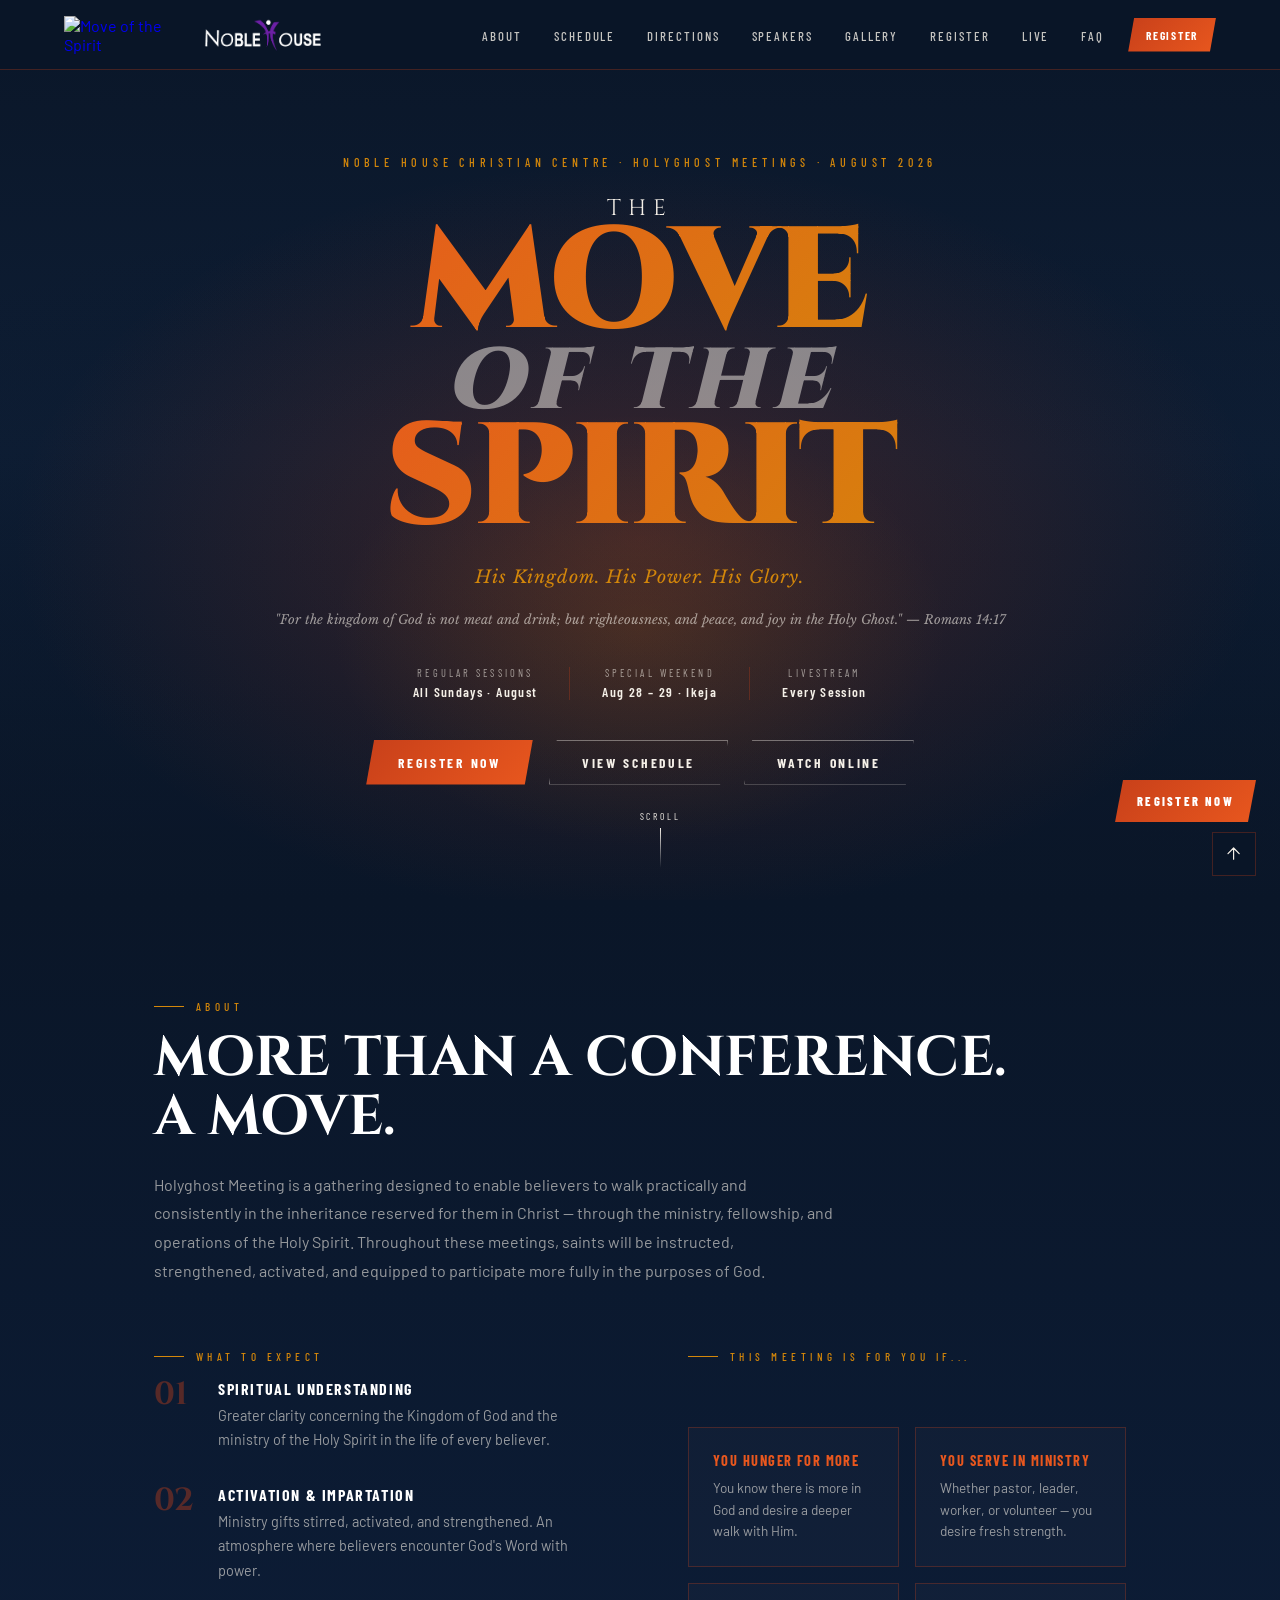
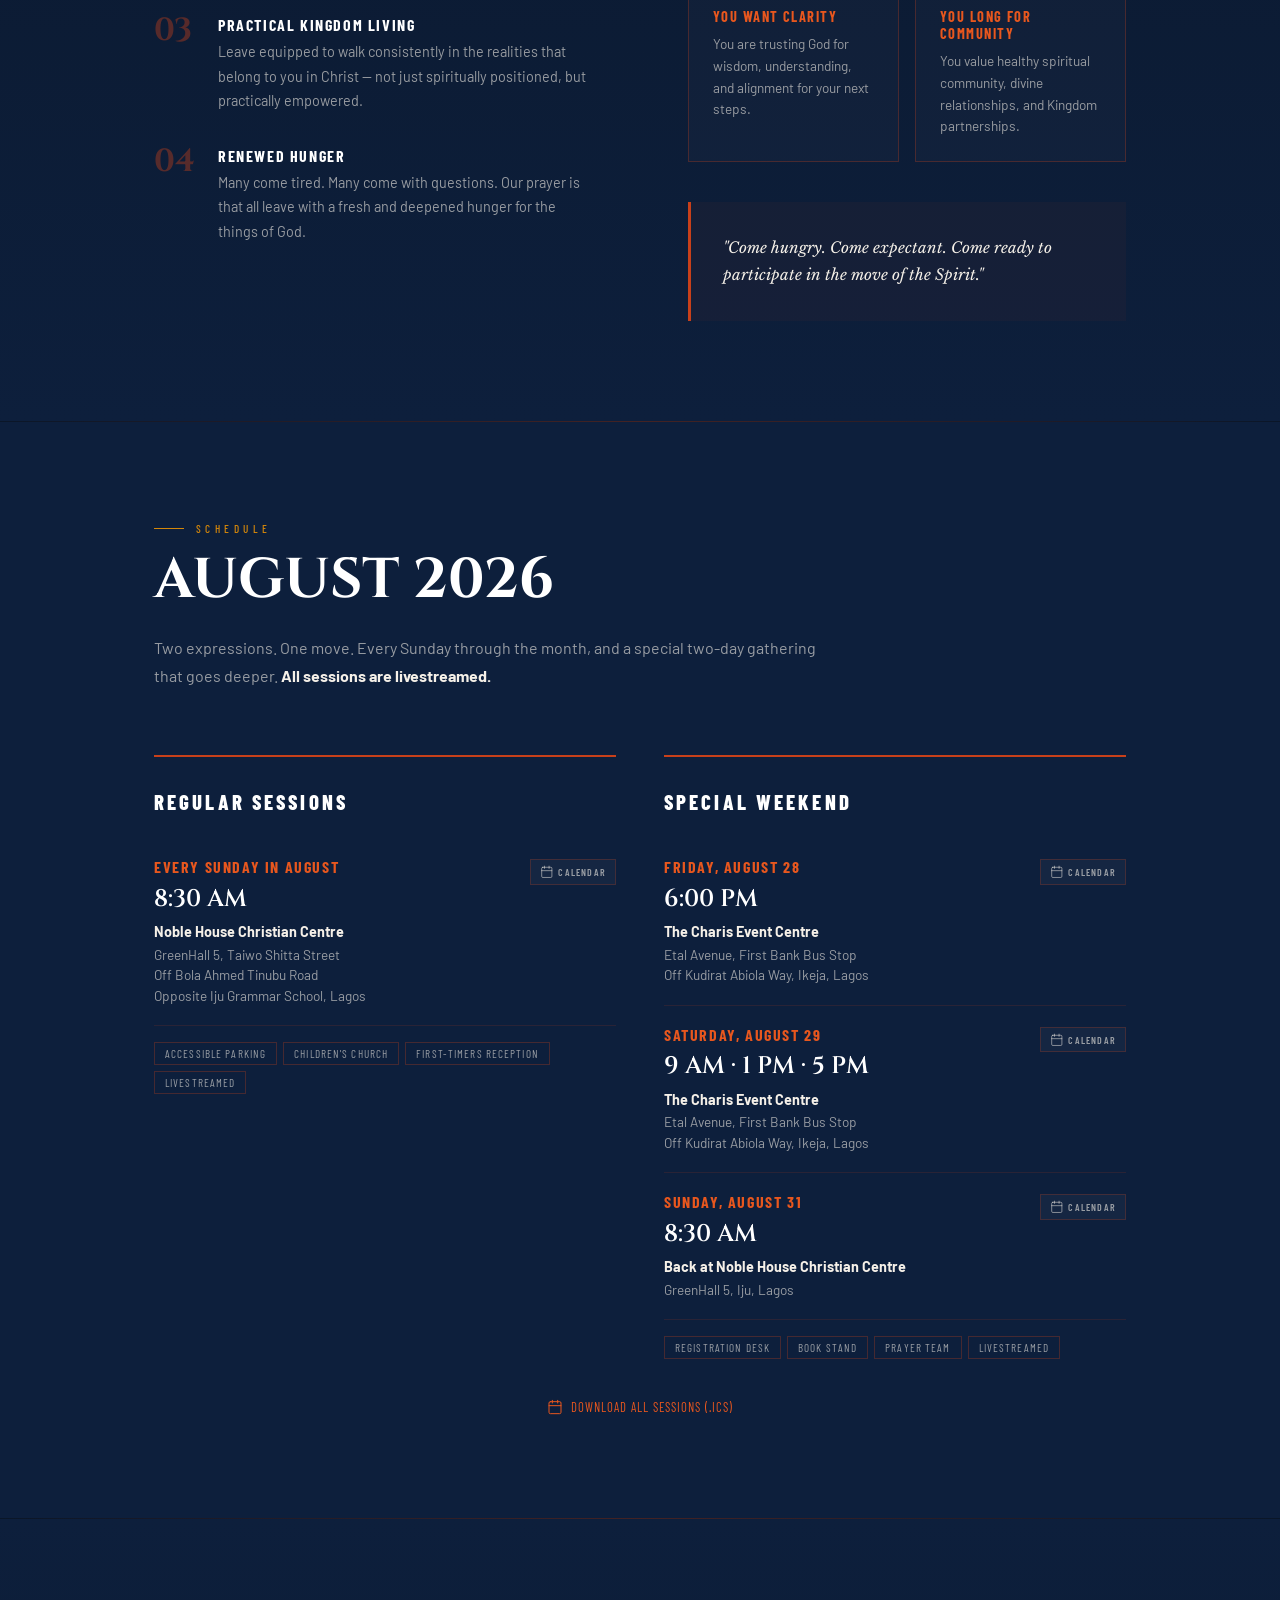
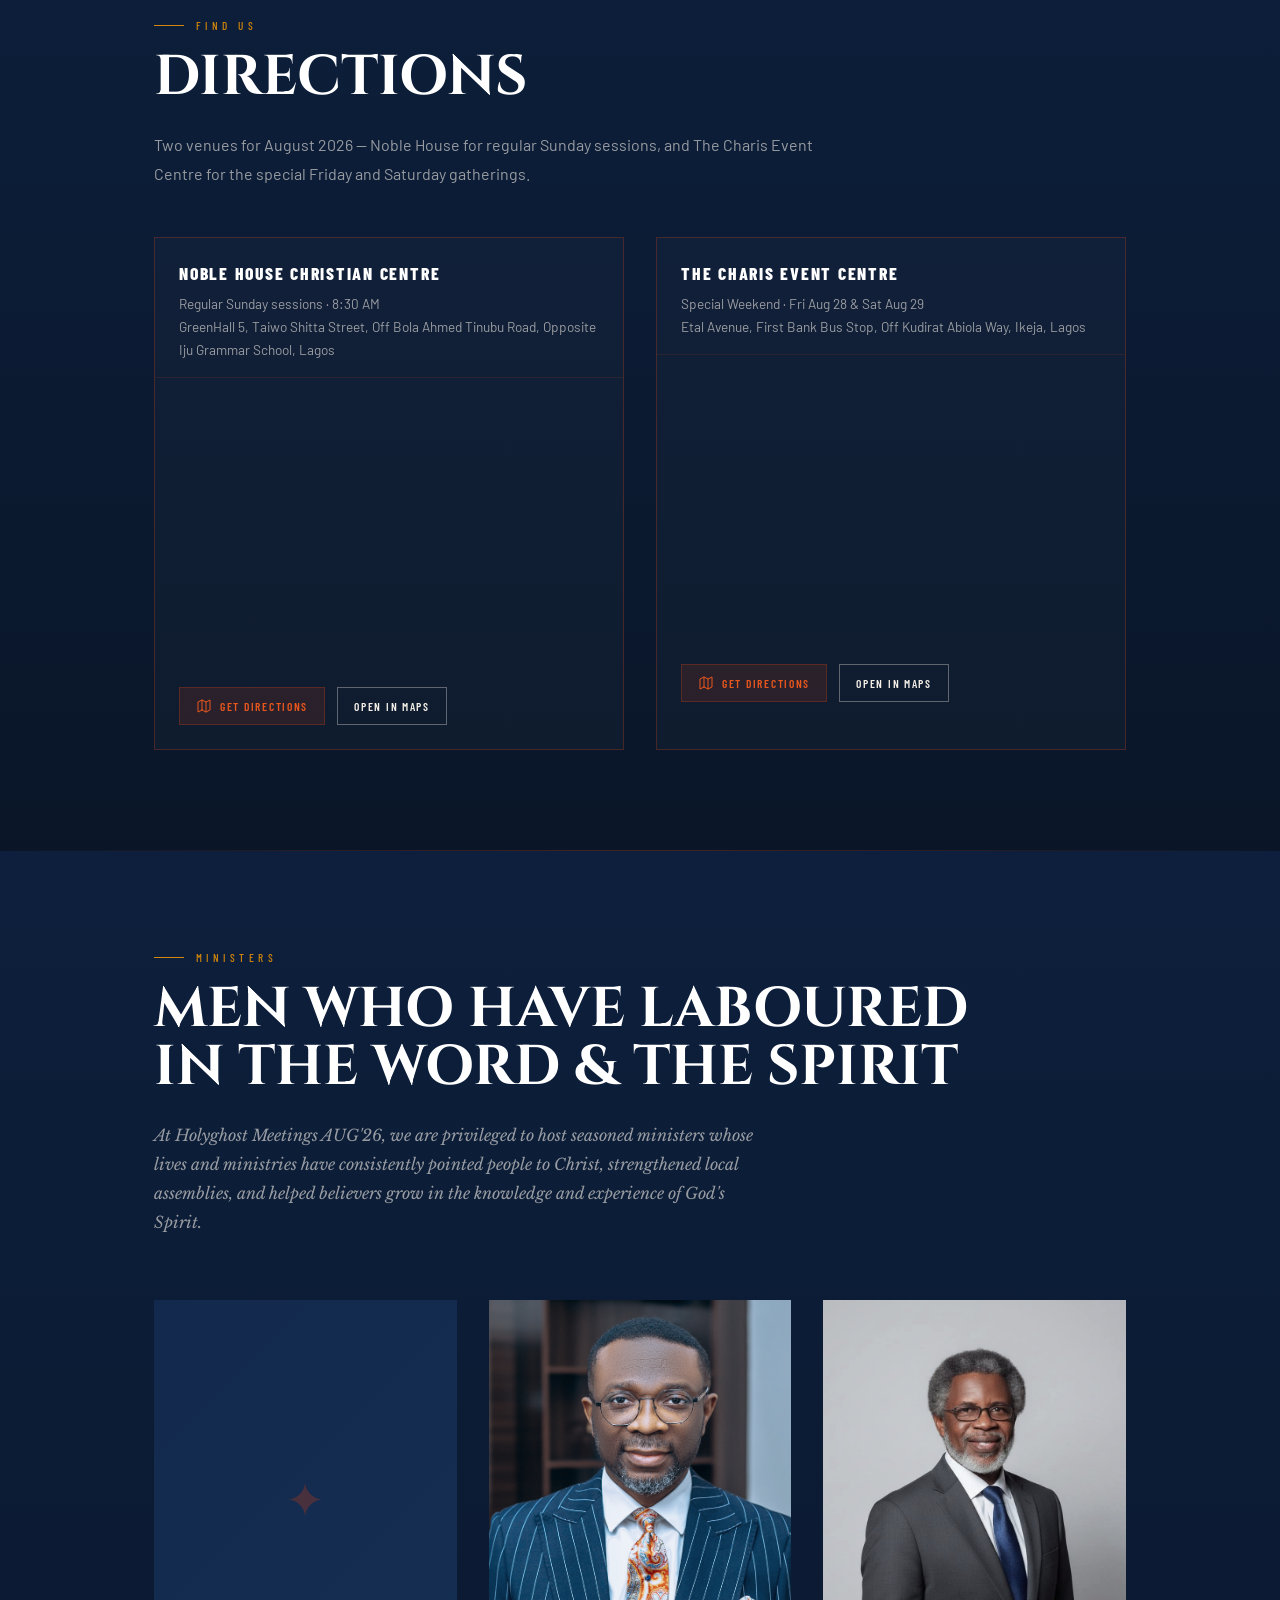
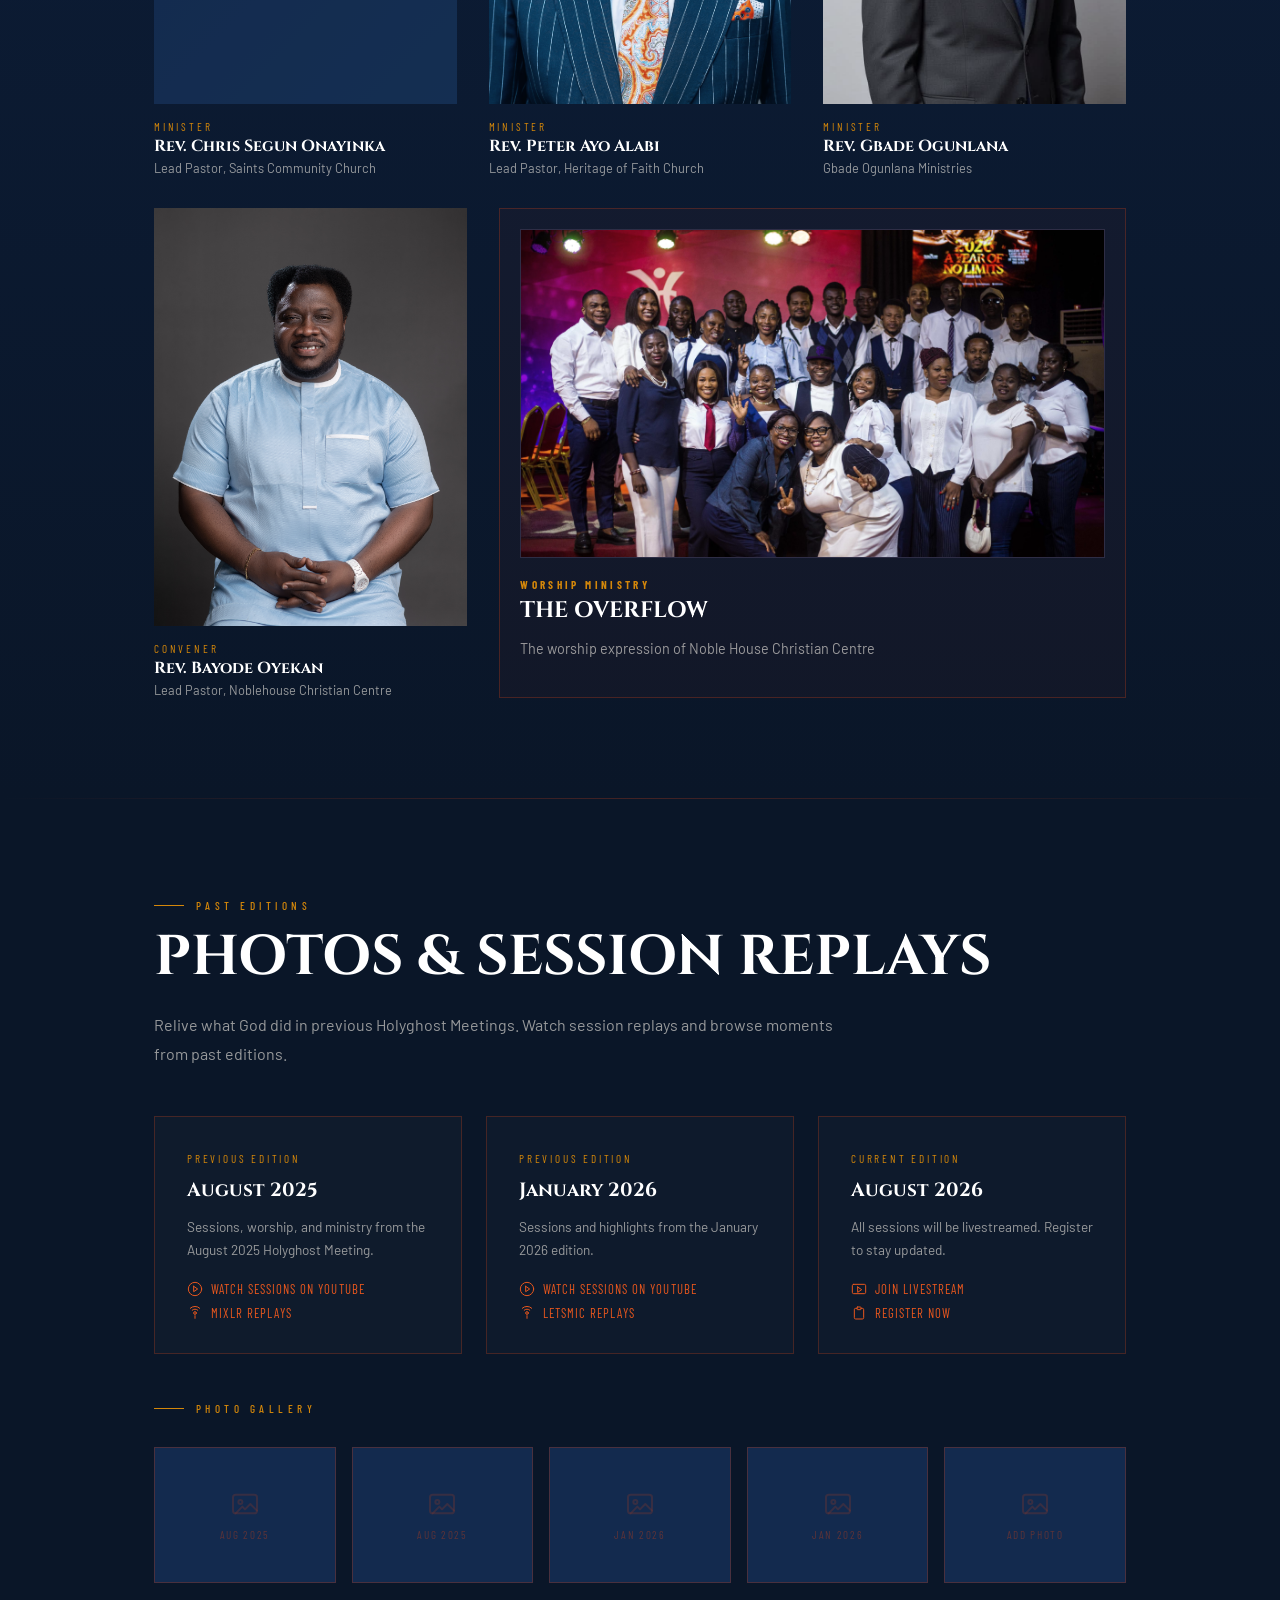
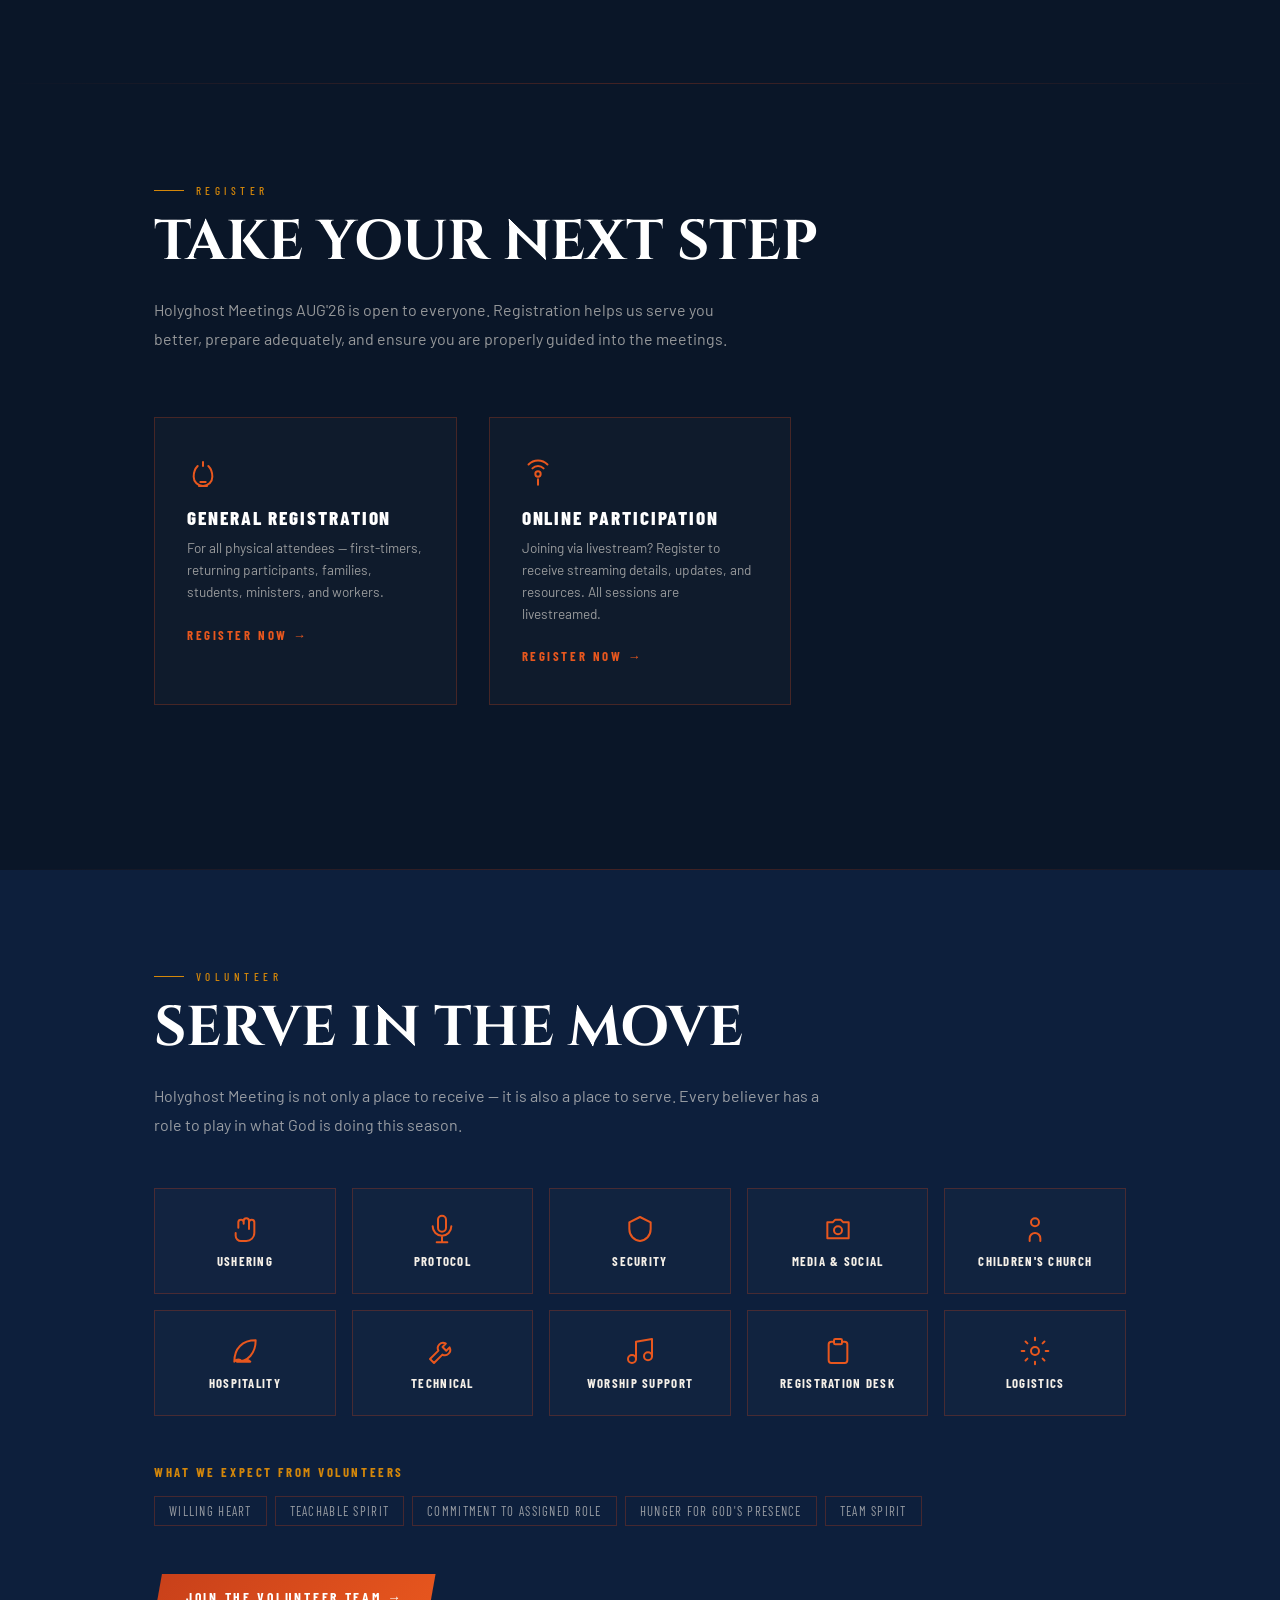
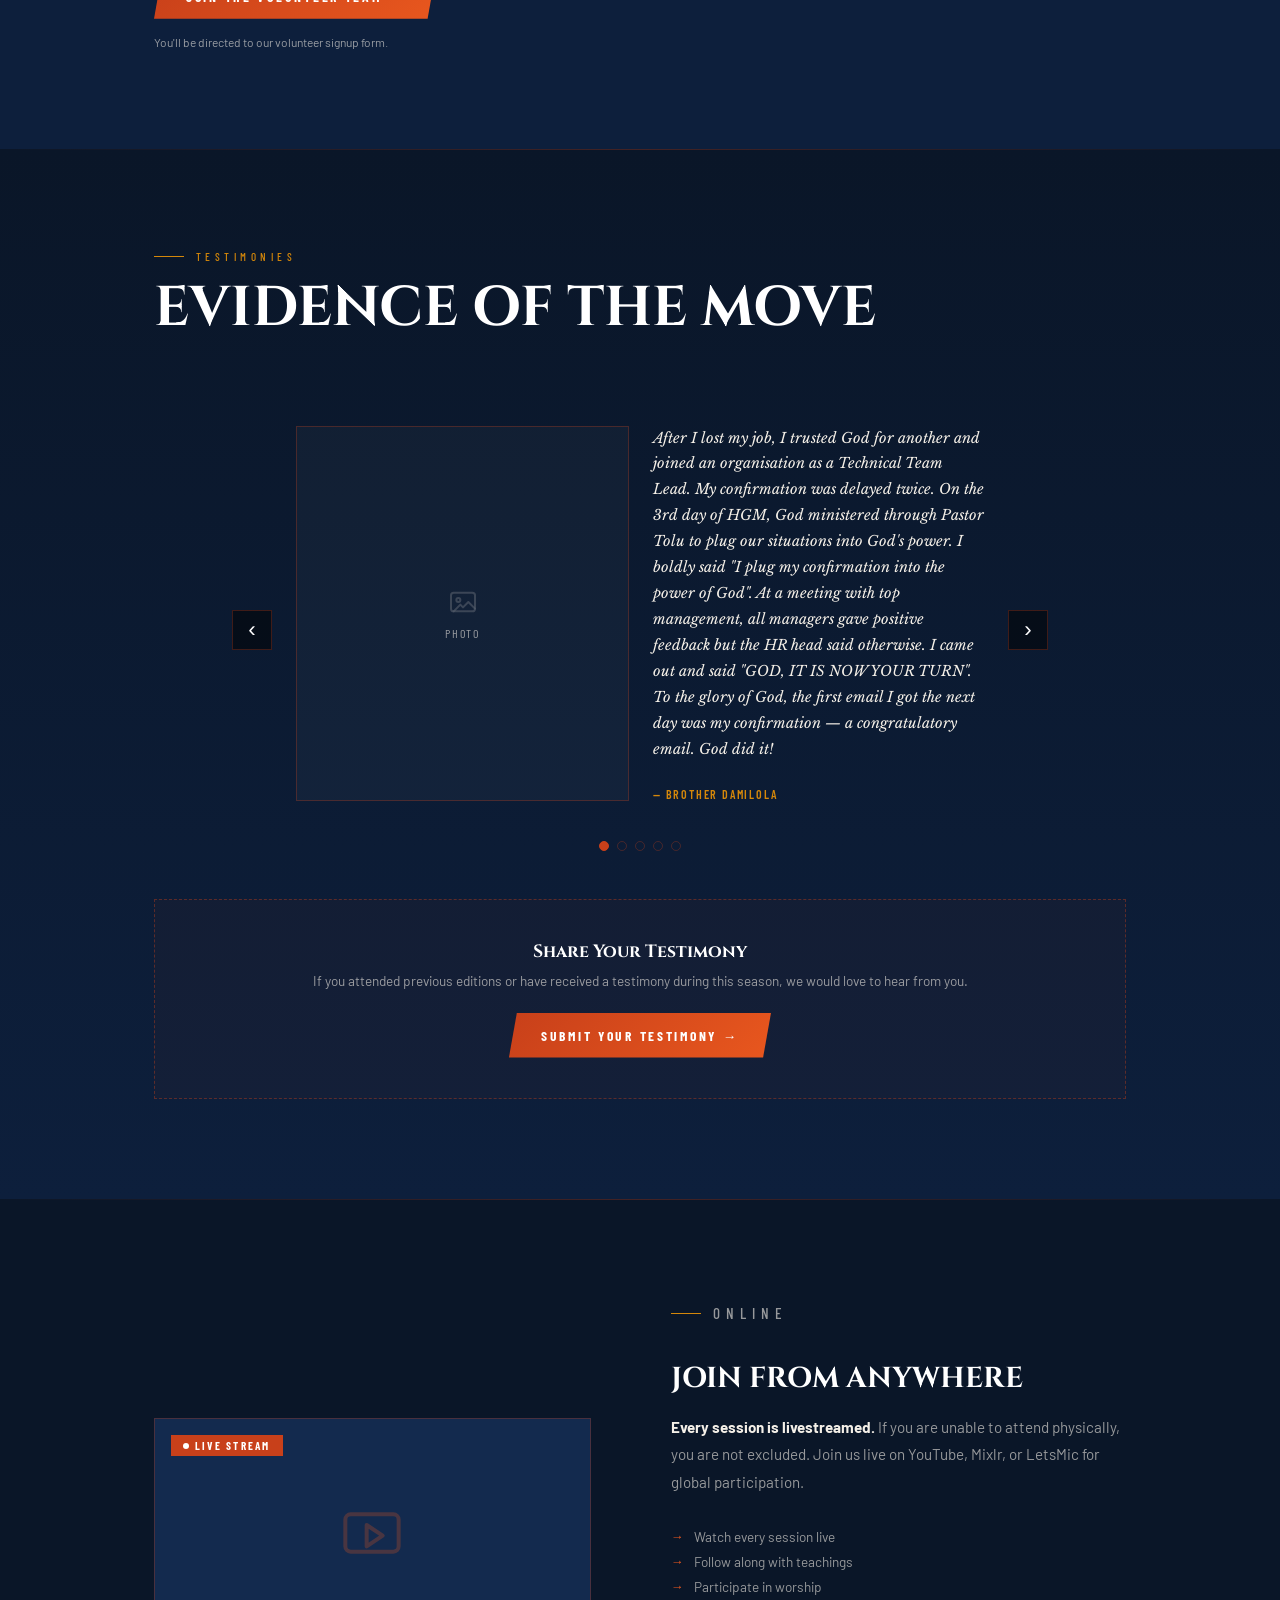
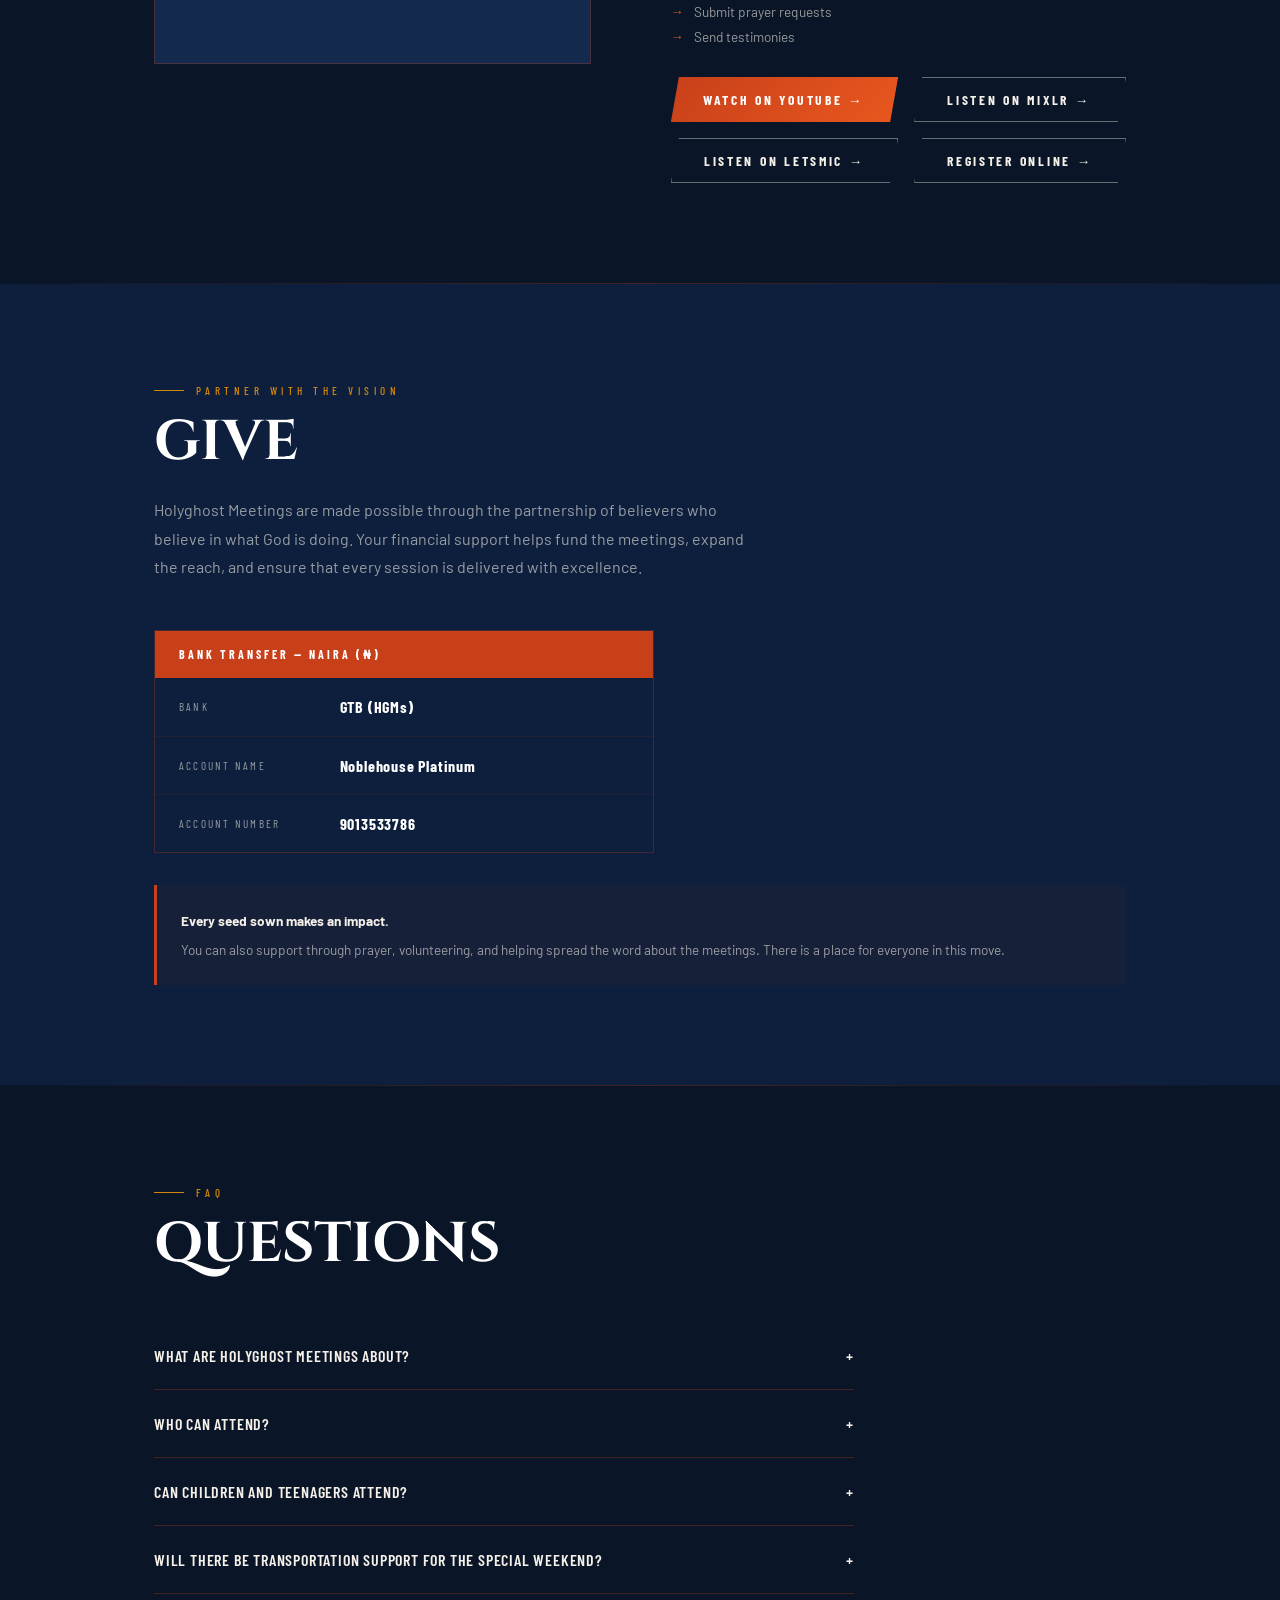
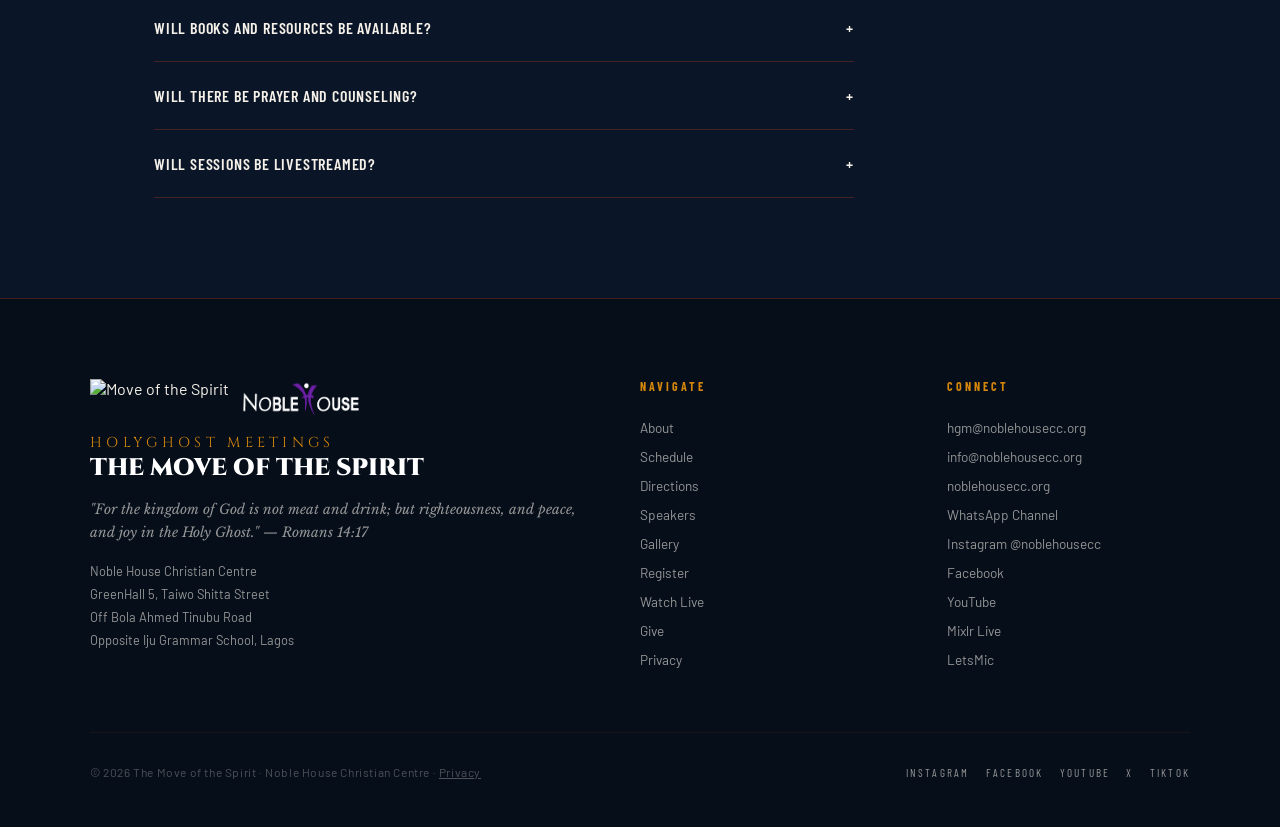
==== commit 6fd04cd5: "feat: testimonies carousel, pastors titles, give details, YouTube links, live btns grid" ====
--- a/index.html
+++ b/index.html
@@ -351,22 +351,22 @@
     <div class="speakers-grid speakers-grid-guests">
       <div class="speaker-card">
         <div class="speaker-photo"><div class="speaker-photo-placeholder">✦</div></div>
-        <div class="speaker-info"><p class="speaker-role">Minister</p><h3 class="speaker-name">Rev. Chris Segun Onayinka</h3><p class="speaker-church">—</p><p class="speaker-placeholder-note">Bio &amp; photo pending</p></div>
+        <div class="speaker-info"><p class="speaker-role">Minister</p><h3 class="speaker-name">Rev. Chris Segun Onayinka</h3><p class="speaker-church">Lead Pastor, Saints Community Church</p></div>
       </div>
       <div class="speaker-card">
         <div class="speaker-photo"><img src="assets/images/ministers/rev_peter_alabi.jpg" alt="Rev. Peter Ayo Alabi" loading="lazy"></div>
-        <div class="speaker-info"><p class="speaker-role">Minister</p><h3 class="speaker-name">Rev. Peter Ayo Alabi</h3><p class="speaker-church">—</p></div>
+        <div class="speaker-info"><p class="speaker-role">Minister</p><h3 class="speaker-name">Rev. Peter Ayo Alabi</h3><p class="speaker-church">Lead Pastor, Heritage of Faith Church</p></div>
       </div>
       <div class="speaker-card">
         <div class="speaker-photo"><img src="assets/images/ministers/rev_gbade_ogunlana.jpg" alt="Rev. Gbade Ogunlana" loading="lazy"></div>
-        <div class="speaker-info"><p class="speaker-role">Minister</p><h3 class="speaker-name">Rev. Gbade Ogunlana</h3><p class="speaker-church">—</p></div>
+        <div class="speaker-info"><p class="speaker-role">Minister</p><h3 class="speaker-name">Rev. Gbade Ogunlana</h3><p class="speaker-church">Gbade Ogunlana Ministries</p></div>
       </div>
     </div>
 
     <div class="speakers-bottom-row">
       <div class="speaker-card speaker-card-convener">
-        <div class="speaker-photo"><img src="assets/images/ministers/rev_bayode_oyekan.jpg" alt="Rev. Bavode Oyekan" loading="lazy"></div>
-        <div class="speaker-info"><p class="speaker-role">Convener</p><h3 class="speaker-name">Rev. Bavode Oyekan</h3><p class="speaker-church">Noble House Christian Centre</p></div>
+        <div class="speaker-photo"><img src="assets/images/ministers/rev_bayode_oyekan.jpg" alt="Rev. Bayode Oyekan" loading="lazy"></div>
+        <div class="speaker-info"><p class="speaker-role">Convener</p><h3 class="speaker-name">Rev. Bayode Oyekan</h3><p class="speaker-church">Lead Pastor, Noblehouse Christian Centre</p></div>
       </div>
       <div class="worship-section">
         <div class="worship-photo">
@@ -499,28 +499,74 @@
         <p class="section-label">Testimonies</p>
         <h2 class="section-title">Evidence of the Move</h2>
       </div>
-      <div class="edition-tabs">
-        <button class="edition-tab active" data-edition="jan2024">HGM Jan 2024</button>
-        <button class="edition-tab" data-edition="aug2023">HGM Aug 2023</button>
-        <button class="edition-tab" data-edition="aug2025">HGM Aug 2025</button>
-      </div>
-    </div>
-
-    <div class="testimonies-grid" data-testimony-edition="jan2024">
-      <div class="testimony-card"><p class="testimony-text">After I lost my job, I trusted God for another and joined an organisation as a Technical Team Lead. My confirmation was delayed twice. On the 3rd day of HGM, God ministered through Pastor Tolu to plug our situations into God's power. I boldly said "I plug my confirmation into the power of God". At a meeting with top management, all managers gave positive feedback but the HR head said otherwise. I came out and said "GOD, IT IS NOW YOUR TURN". To the glory of God, the first email I got the next day was my confirmation — a congratulatory email. God did it!</p><p class="testimony-author">— Brother Damilola</p></div>
-      <div class="testimony-card"><p class="testimony-text">On day 2 of HGM, I came to church with a severe pain around my left rib. I was so uncomfortable I couldn't sit upright and had to lay down in the car. To God be the glory, immediately after the rejoicing, the pain subsided drastically and I was able to sit upright. Now the pain is completely gone!</p><p class="testimony-author">— Sister Modupe</p></div>
-      <div class="testimony-card"><p class="testimony-text">A Sunday before HGM, the pastor prayed for me and said "You are help by God". On the 2nd of January, that miraculous help came in a huge surprise that changed my business life. It is indeed helped by God — a year of shining light.</p><p class="testimony-author">— Brother Seyi</p></div>
-      <div class="testimony-card"><p class="testimony-text">Last year I had an issue with my landlord. I prayed and believed God to resolve it, and had a peace that sincerely did not make sense. During HGM, God miraculously changed my landlord's mind which I thought was impossible.</p><p class="testimony-author">— Sister Funmi</p></div>
-    </div>
-
-    <div class="testimonies-grid" data-testimony-edition="aug2023" hidden>
-      <div class="testimony-card"><p class="testimony-text">Reverend gave a specific instruction during HGM August 2023 for those having a career shift to take up certifications to build capacity for the increase coming in the new year. I summoned the courage to take some courses and God helped me overcome many limitations. I completed them and was awarded certificates by December. On Christmas Day 2023, I got a job offer in line with the courses I took with an awesome pay. During HGM 2024, I asked God for His help for the interviews and God favoured me. I have received help from God!</p><p class="testimony-author">— Brother Emmanuel</p></div>
-    </div>
-
-    <div class="testimonies-grid" data-testimony-edition="aug2025" hidden>
-      <div class="testimony-card"><p class="testimony-text">Add your testimony from the August 2025 edition here.</p><p class="testimony-author">— Name, Location</p></div>
-      <div class="testimony-card"><p class="testimony-text">Another testimony from August 2025.</p><p class="testimony-author">— Name, Location</p></div>
-      <div class="testimony-card"><p class="testimony-text">A third testimony placeholder for August 2025.</p><p class="testimony-author">— Name, Location</p></div>
+    </div>
+
+    <div class="testimonies-carousel">
+      <div class="carousel-track" id="testimonyTrack">
+        <div class="carousel-slide">
+          <div class="slide-media">
+            <div class="slide-media-placeholder">
+              <svg class="icon" aria-hidden="true"><use href="#icon-image"></use></svg>
+              <span>Photo</span>
+            </div>
+          </div>
+          <div class="slide-text">
+            <p class="testimony-text">After I lost my job, I trusted God for another and joined an organisation as a Technical Team Lead. My confirmation was delayed twice. On the 3rd day of HGM, God ministered through Pastor Tolu to plug our situations into God's power. I boldly said "I plug my confirmation into the power of God". At a meeting with top management, all managers gave positive feedback but the HR head said otherwise. I came out and said "GOD, IT IS NOW YOUR TURN". To the glory of God, the first email I got the next day was my confirmation — a congratulatory email. God did it!</p>
+            <p class="testimony-author">— Brother Damilola</p>
+          </div>
+        </div>
+        <div class="carousel-slide">
+          <div class="slide-media">
+            <div class="slide-media-placeholder">
+              <svg class="icon" aria-hidden="true"><use href="#icon-image"></use></svg>
+              <span>Photo</span>
+            </div>
+          </div>
+          <div class="slide-text">
+            <p class="testimony-text">On day 2 of HGM, I came to church with a severe pain around my left rib. I was so uncomfortable I couldn't sit upright and had to lay down in the car. To God be the glory, immediately after the rejoicing, the pain subsided drastically and I was able to sit upright. Now the pain is completely gone!</p>
+            <p class="testimony-author">— Sister Modupe</p>
+          </div>
+        </div>
+        <div class="carousel-slide">
+          <div class="slide-media">
+            <div class="slide-media-placeholder">
+              <svg class="icon" aria-hidden="true"><use href="#icon-image"></use></svg>
+              <span>Photo</span>
+            </div>
+          </div>
+          <div class="slide-text">
+            <p class="testimony-text">A Sunday before HGM, the pastor prayed for me and said "You are help by God". On the 2nd of January, that miraculous help came in a huge surprise that changed my business life. It is indeed helped by God — a year of shining light.</p>
+            <p class="testimony-author">— Brother Seyi</p>
+          </div>
+        </div>
+        <div class="carousel-slide">
+          <div class="slide-media">
+            <div class="slide-media-placeholder">
+              <svg class="icon" aria-hidden="true"><use href="#icon-image"></use></svg>
+              <span>Photo</span>
+            </div>
+          </div>
+          <div class="slide-text">
+            <p class="testimony-text">Last year I had an issue with my landlord. I prayed and believed God to resolve it, and had a peace that sincerely did not make sense. During HGM, God miraculously changed my landlord's mind which I thought was impossible.</p>
+            <p class="testimony-author">— Sister Funmi</p>
+          </div>
+        </div>
+        <div class="carousel-slide">
+          <div class="slide-media">
+            <div class="slide-media-placeholder">
+              <svg class="icon" aria-hidden="true"><use href="#icon-image"></use></svg>
+              <span>Photo</span>
+            </div>
+          </div>
+          <div class="slide-text">
+            <p class="testimony-text">Reverend gave a specific instruction during HGM August 2023 for those having a career shift to take up certifications to build capacity for the increase coming in the new year. I summoned the courage to take some courses and God helped me overcome many limitations. I completed them and was awarded certificates by December. On Christmas Day 2023, I got a job offer in line with the courses I took with an awesome pay. During HGM 2024, I asked God for His help for the interviews and God favoured me. I have received help from God!</p>
+            <p class="testimony-author">— Brother Emmanuel</p>
+          </div>
+        </div>
+      </div>
+      <button class="carousel-btn carousel-prev" id="testimonyPrev" aria-label="Previous testimony">‹</button>
+      <button class="carousel-btn carousel-next" id="testimonyNext" aria-label="Next testimony">›</button>
+      <div class="carousel-dots" id="testimonyDots"></div>
     </div>
     <div class="testimony-cta">
       <h4>Share Your Testimony</h4>
@@ -543,7 +589,7 @@
       <div class="live-text">
         <p class="section-label">Online</p>
         <h3>Join From Anywhere</h3>
-        <p><strong style="color:var(--white);">Every session is livestreamed.</strong> If you are unable to attend physically, you are not excluded. Join us live on Mixlr or LetsMic for global participation.</p>
+        <p><strong style="color:var(--white);">Every session is livestreamed.</strong> If you are unable to attend physically, you are not excluded. Join us live on YouTube, Mixlr, or LetsMic for global participation.</p>
         <ul class="live-what">
           <li>Watch every session live</li>
           <li>Follow along with teachings</li>
@@ -551,8 +597,9 @@
           <li>Submit prayer requests</li>
           <li>Send testimonies</li>
         </ul>
-        <div style="display:flex; gap:1rem; flex-wrap:wrap;">
-          <a href="https://noblehousechristiancentre.mixlr.com/" target="_blank" rel="noopener noreferrer" class="btn-primary">Listen on Mixlr →</a>
+        <div class="live-btns">
+          <a href="https://www.youtube.com/@noblehousecc" target="_blank" rel="noopener noreferrer" class="btn-primary">Watch on YouTube →</a>
+          <a href="https://noblehousechristiancentre.mixlr.com/" target="_blank" rel="noopener noreferrer" class="btn-outline">Listen on Mixlr →</a>
           <a href="https://letsmic.com/noblehousecc/" target="_blank" rel="noopener noreferrer" class="btn-outline">Listen on LetsMic →</a>
           <a href="https://forms.gle/tBLtbVJaHTZ95Vaq6" target="_blank" rel="noopener noreferrer" class="btn-outline">Register Online →</a>
         </div>
@@ -573,9 +620,9 @@
     </div>
     <div class="give-block">
       <div class="give-block-header">Bank Transfer — Naira (₦)</div>
-      <div class="give-row"><span class="give-row-label">Bank</span><span class="give-row-value give-placeholder">— Pending</span></div>
-      <div class="give-row"><span class="give-row-label">Account Name</span><span class="give-row-value give-placeholder">— Pending</span></div>
-      <div class="give-row"><span class="give-row-label">Account Number</span><span class="give-row-value give-placeholder">— Pending</span></div>
+      <div class="give-row"><span class="give-row-label">Bank</span><span class="give-row-value">GTB (HGMs)</span></div>
+      <div class="give-row"><span class="give-row-label">Account Name</span><span class="give-row-value">Noblehouse Platinum</span></div>
+      <div class="give-row"><span class="give-row-label">Account Number</span><span class="give-row-value">9013533786</span></div>
     </div>
     <div class="give-note">
       <strong style="color:var(--white); display:block; margin-bottom:6px;">Every seed sown makes an impact.</strong>
@@ -598,7 +645,7 @@
       <div class="faq-item"><button class="faq-question" onclick="toggleFaq(this)" type="button"><span>Will there be transportation support for the Special Weekend?</span><span class="faq-icon">+</span></button><div class="faq-answer"><p>Yes. Designated pickup points and transportation support will be communicated closer to the meeting. Stay connected on our social media for updates.</p></div></div>
       <div class="faq-item"><button class="faq-question" onclick="toggleFaq(this)" type="button"><span>Will books and resources be available?</span><span class="faq-icon">+</span></button><div class="faq-answer"><p>Yes. There will be resource stands with books, teachings, journals, and ministry materials at the Special Weekend venue.</p></div></div>
       <div class="faq-item"><button class="faq-question" onclick="toggleFaq(this)" type="button"><span>Will there be prayer and counseling?</span><span class="faq-icon">+</span></button><div class="faq-answer"><p>Yes. A dedicated prayer and counseling team will be available throughout all the meetings.</p></div></div>
-      <div class="faq-item"><button class="faq-question" onclick="toggleFaq(this)" type="button"><span>Will sessions be livestreamed?</span><span class="faq-icon">+</span></button><div class="faq-answer"><p>Yes. <strong>All sessions are livestreamed</strong> via <a href="https://noblehousechristiancentre.mixlr.com/" target="_blank" rel="noopener noreferrer" style="color:var(--fire-bright);">Mixlr</a> and <a href="https://letsmic.com/noblehousecc/" target="_blank" rel="noopener noreferrer" style="color:var(--fire-bright);">LetsMic</a>. Register as an online participant to receive updates.</p></div></div>
+      <div class="faq-item"><button class="faq-question" onclick="toggleFaq(this)" type="button"><span>Will sessions be livestreamed?</span><span class="faq-icon">+</span></button><div class="faq-answer"><p>Yes. <strong>All sessions are livestreamed</strong> via <a href="https://www.youtube.com/@noblehousecc" target="_blank" rel="noopener noreferrer" style="color:var(--fire-bright);">YouTube</a>, <a href="https://noblehousechristiancentre.mixlr.com/" target="_blank" rel="noopener noreferrer" style="color:var(--fire-bright);">Mixlr</a>, and <a href="https://letsmic.com/noblehousecc/" target="_blank" rel="noopener noreferrer" style="color:var(--fire-bright);">LetsMic</a>. Register as an online participant to receive updates.</p></div></div>
     </div>
   </div>
 </section>
--- a/assets/css/styles.css
+++ b/assets/css/styles.css
@@ -343,6 +343,7 @@
     display: inline-block;
     transition: all 0.3s;
     clip-path: polygon(8px 0%, 100% 0%, calc(100% - 8px) 100%, 0% 100%);
+    text-wrap: nowrap;
   }
 
   .btn-primary:hover {
@@ -365,6 +366,7 @@
     display: inline-block;
     transition: all 0.3s;
     clip-path: polygon(8px 0%, 100% 0%, calc(100% - 8px) 100%, 0% 100%);
+    text-wrap: nowrap;
   }
 
   .btn-outline:hover {
@@ -1385,34 +1387,159 @@
     position: relative;
   }
 
-  .testimony-card::before {
-    content: '"';
-    position: absolute;
-    top: 1rem; left: 1.5rem;
-    font-family: 'Cinzel', serif;
-    font-size: 4rem;
-    color: var(--fire);
-    opacity: 0.2;
-    line-height: 1;
-  }
-
-  .testimony-text {
+  /* ── TESTIMONY CAROUSEL ── */
+
+  .testimonies-carousel {
+    position: relative;
+    max-width: 720px;
+    margin: 0 auto;
+  }
+
+  .carousel-track {
+    display: flex;
+    overflow: hidden;
+    scroll-behavior: smooth;
+  }
+
+  .carousel-slide {
+    flex: 0 0 100%;
+    display: flex;
+    flex-direction: column;
+    gap: 1.5rem;
+    padding: 1rem;
+  }
+
+  .slide-media {
+    width: 100%;
+    aspect-ratio: 16 / 9;
+    background: rgba(255,255,255,0.03);
+    border: 1px solid var(--border);
+    display: flex;
+    align-items: center;
+    justify-content: center;
+    overflow: hidden;
+    position: relative;
+  }
+
+  .slide-media img {
+    width: 100%;
+    height: 100%;
+    object-fit: cover;
+  }
+
+  .slide-media video {
+    width: 100%;
+    height: 100%;
+    object-fit: cover;
+  }
+
+  .slide-media-placeholder {
+    display: flex;
+    flex-direction: column;
+    align-items: center;
+    gap: 0.5rem;
+    color: var(--muted);
+    font-family: 'Barlow Condensed', sans-serif;
+    font-size: 0.75rem;
+    letter-spacing: 0.15em;
+    text-transform: uppercase;
+  }
+
+  .slide-media-placeholder .icon {
+    width: 2rem;
+    height: 2rem;
+    opacity: 0.3;
+  }
+
+  .slide-text {
+    flex: 1;
+    display: flex;
+    flex-direction: column;
+    justify-content: center;
+  }
+
+  .slide-text .testimony-text {
     font-family: 'Libre Baskerville', serif;
     font-style: italic;
     font-size: 0.9rem;
     line-height: 1.8;
     color: var(--white);
     margin-bottom: 1.5rem;
-    padding-top: 1.5rem;
-  }
-
-  .testimony-author {
+    padding-top: 0;
+  }
+
+  .slide-text .testimony-author {
     font-family: 'Barlow Condensed', sans-serif;
     font-weight: 600;
     font-size: 0.75rem;
     letter-spacing: 0.15em;
     text-transform: uppercase;
     color: var(--fire-gold);
+  }
+
+  .carousel-btn {
+    position: absolute;
+    top: 50%;
+    transform: translateY(-50%);
+    z-index: 2;
+    background: rgba(0,0,0,0.5);
+    border: 1px solid var(--border);
+    color: white;
+    width: 40px;
+    height: 40px;
+    display: flex;
+    align-items: center;
+    justify-content: center;
+    cursor: pointer;
+    font-size: 1.4rem;
+    transition: background 0.2s;
+  }
+
+  .carousel-btn:hover {
+    background: var(--fire);
+    border-color: var(--fire);
+  }
+
+  .carousel-prev { left: -0.5rem; }
+  .carousel-next { right: -0.5rem; }
+
+  .carousel-dots {
+    display: flex;
+    justify-content: center;
+    gap: 0.5rem;
+    margin-top: 1.5rem;
+  }
+
+  .carousel-dot {
+    width: 10px;
+    height: 10px;
+    border-radius: 50%;
+    border: 1px solid var(--border);
+    background: none;
+    cursor: pointer;
+    transition: all 0.2s;
+    padding: 0;
+  }
+
+  .carousel-dot.active {
+    background: var(--fire);
+    border-color: var(--fire);
+  }
+
+  @media (min-width: 768px) {
+    .carousel-slide {
+      flex-direction: row;
+    }
+    .slide-media {
+      flex: 1;
+      aspect-ratio: auto;
+      min-height: 200px;
+    }
+    .slide-text {
+      flex: 1;
+    }
+    .carousel-prev { left: -3rem; }
+    .carousel-next { right: -3rem; }
   }
 
   .testimony-cta {
@@ -1526,6 +1653,18 @@
     content: '→';
     color: var(--fire-bright);
     font-size: 0.8rem;
+  }
+
+  .live-btns {
+    display: grid;
+    grid-template-columns: 1fr 1fr;
+    gap: 1rem;
+  }
+
+  @media (max-width: 480px) {
+    .live-btns {
+      grid-template-columns: 1fr;
+    }
   }
 
   /* ── GIVE ── */
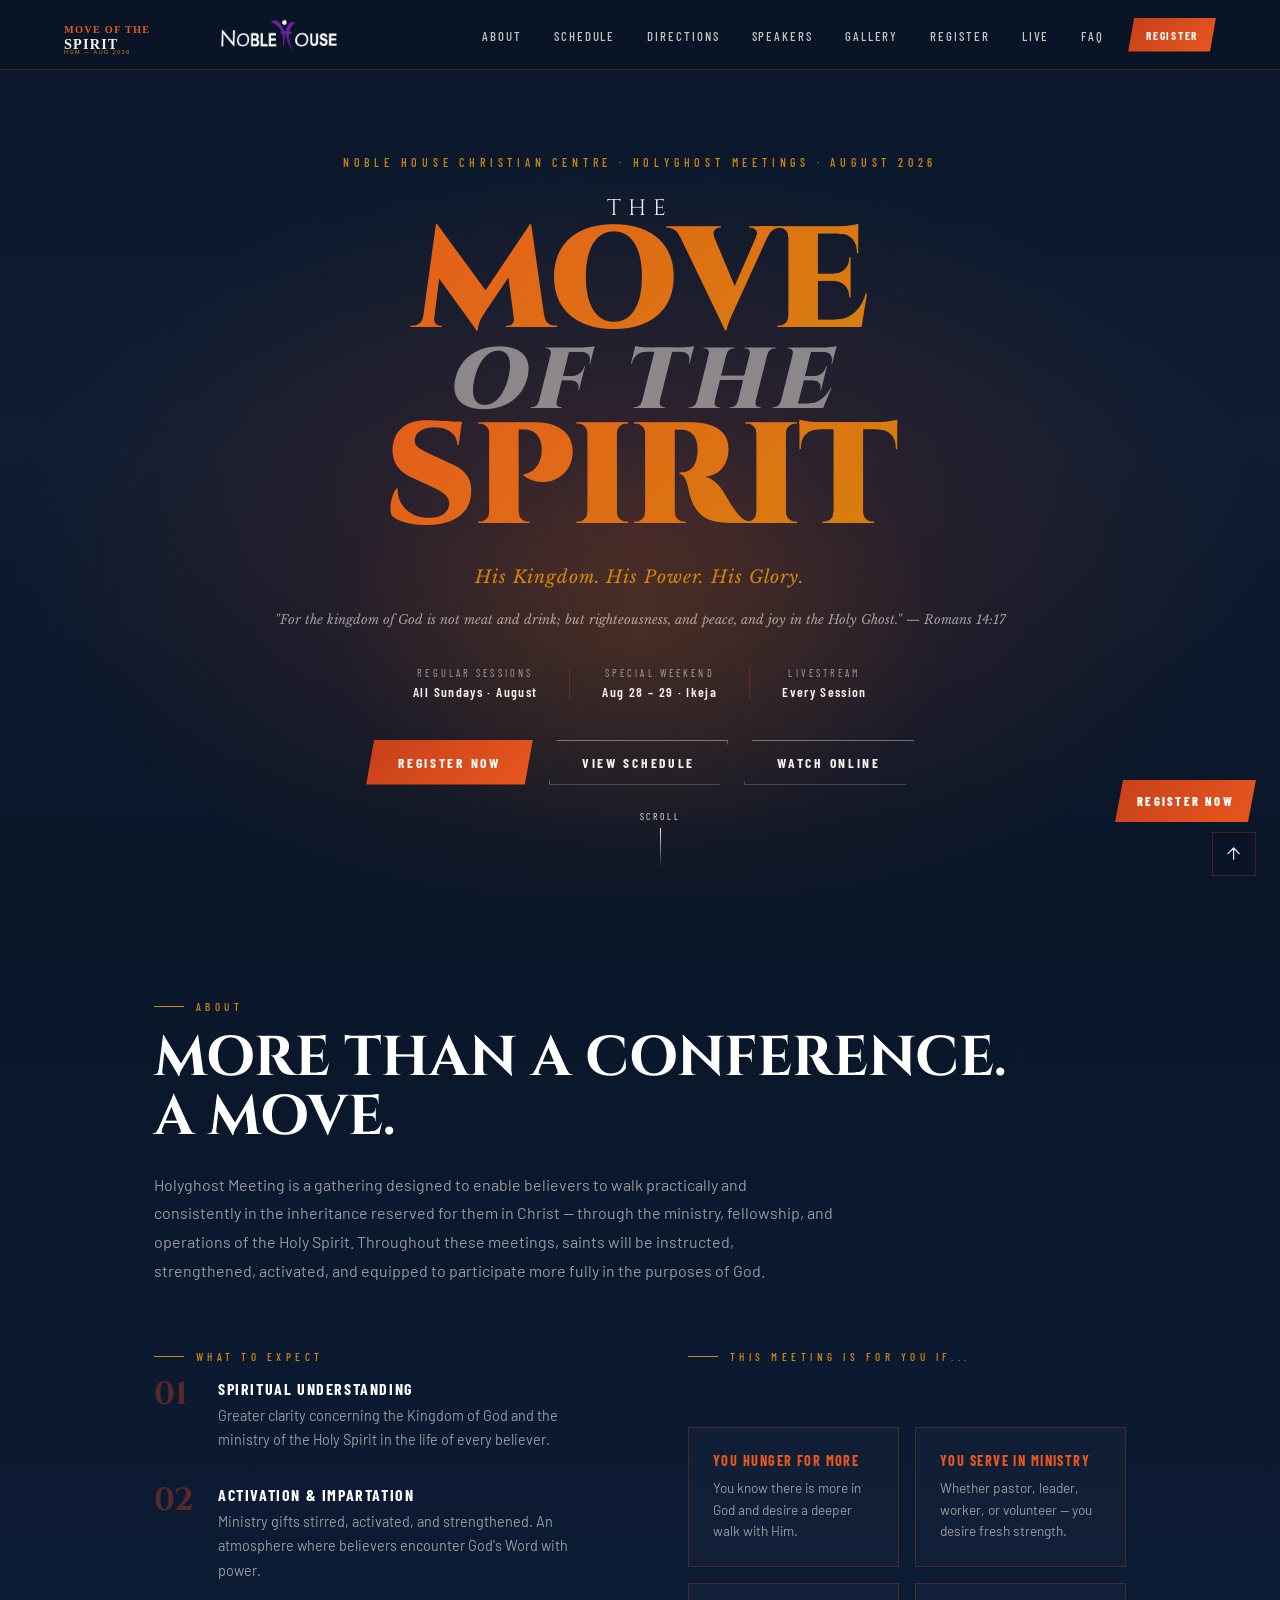
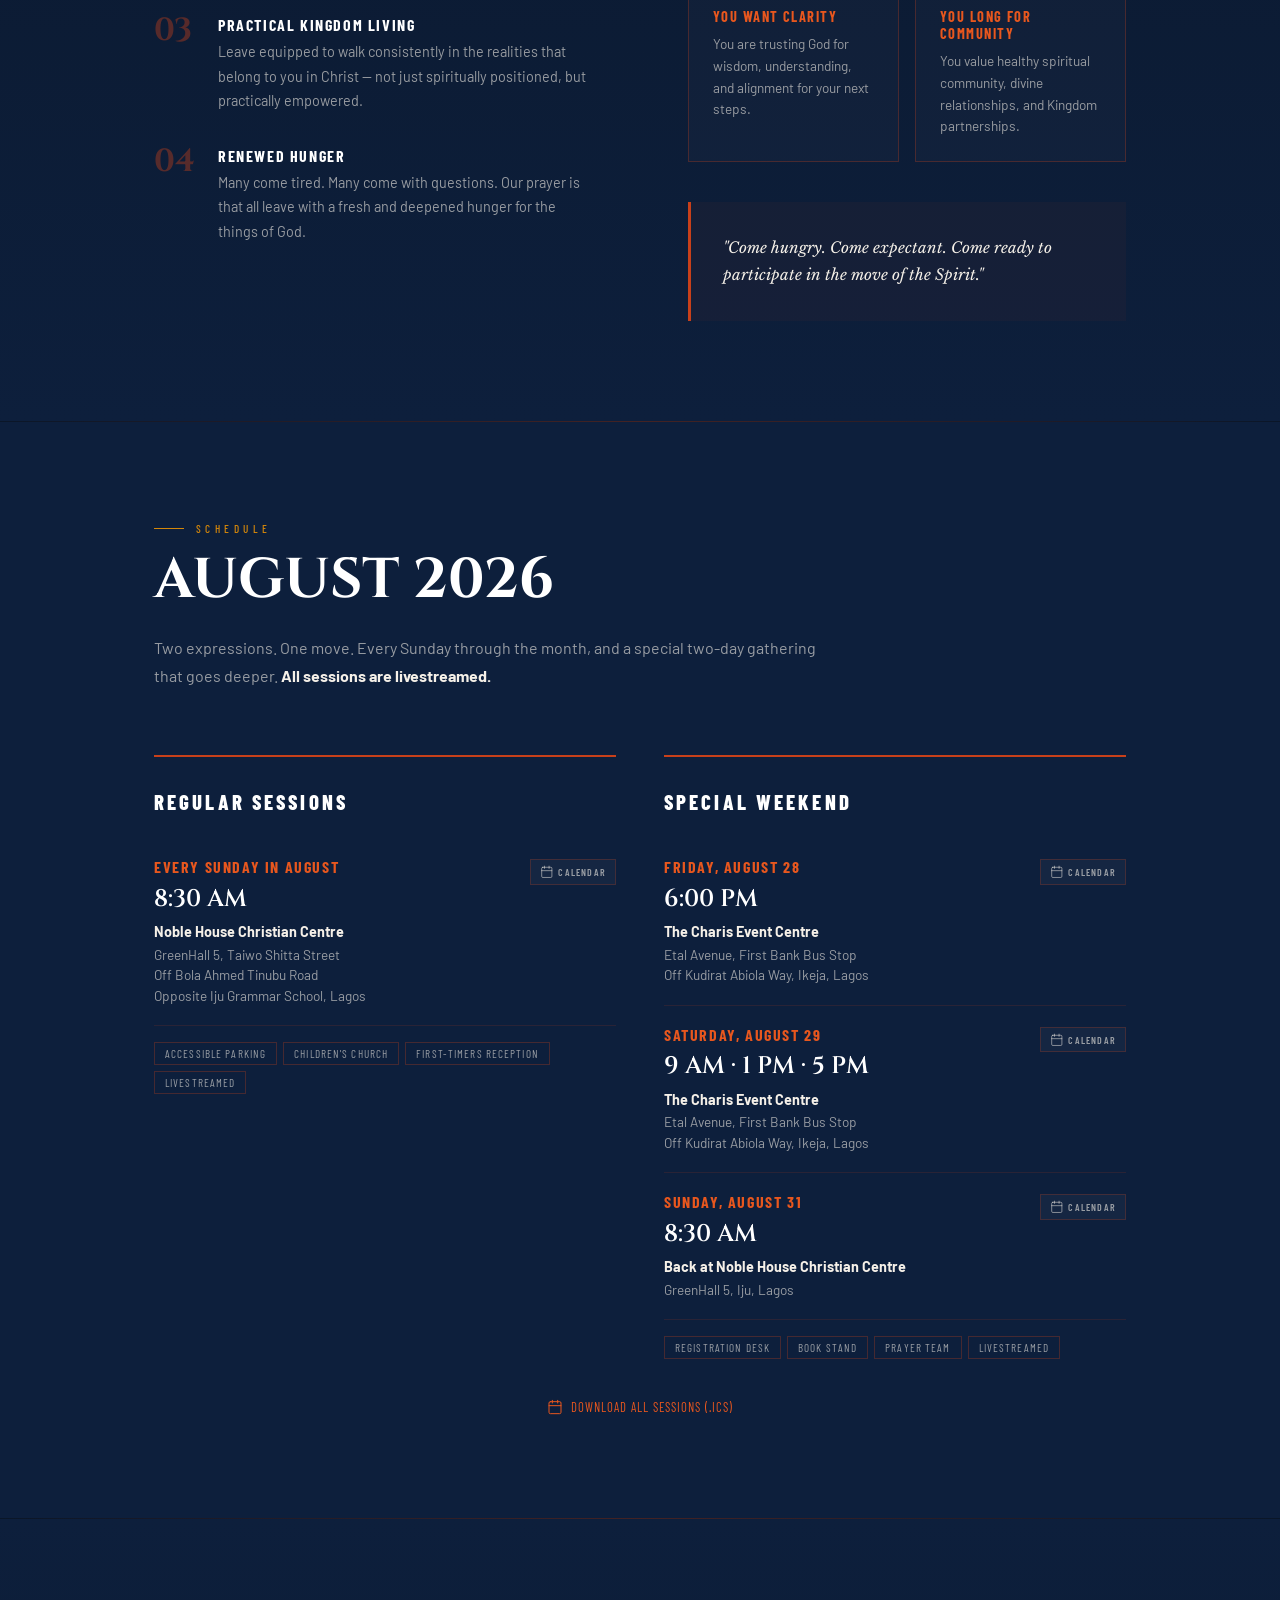
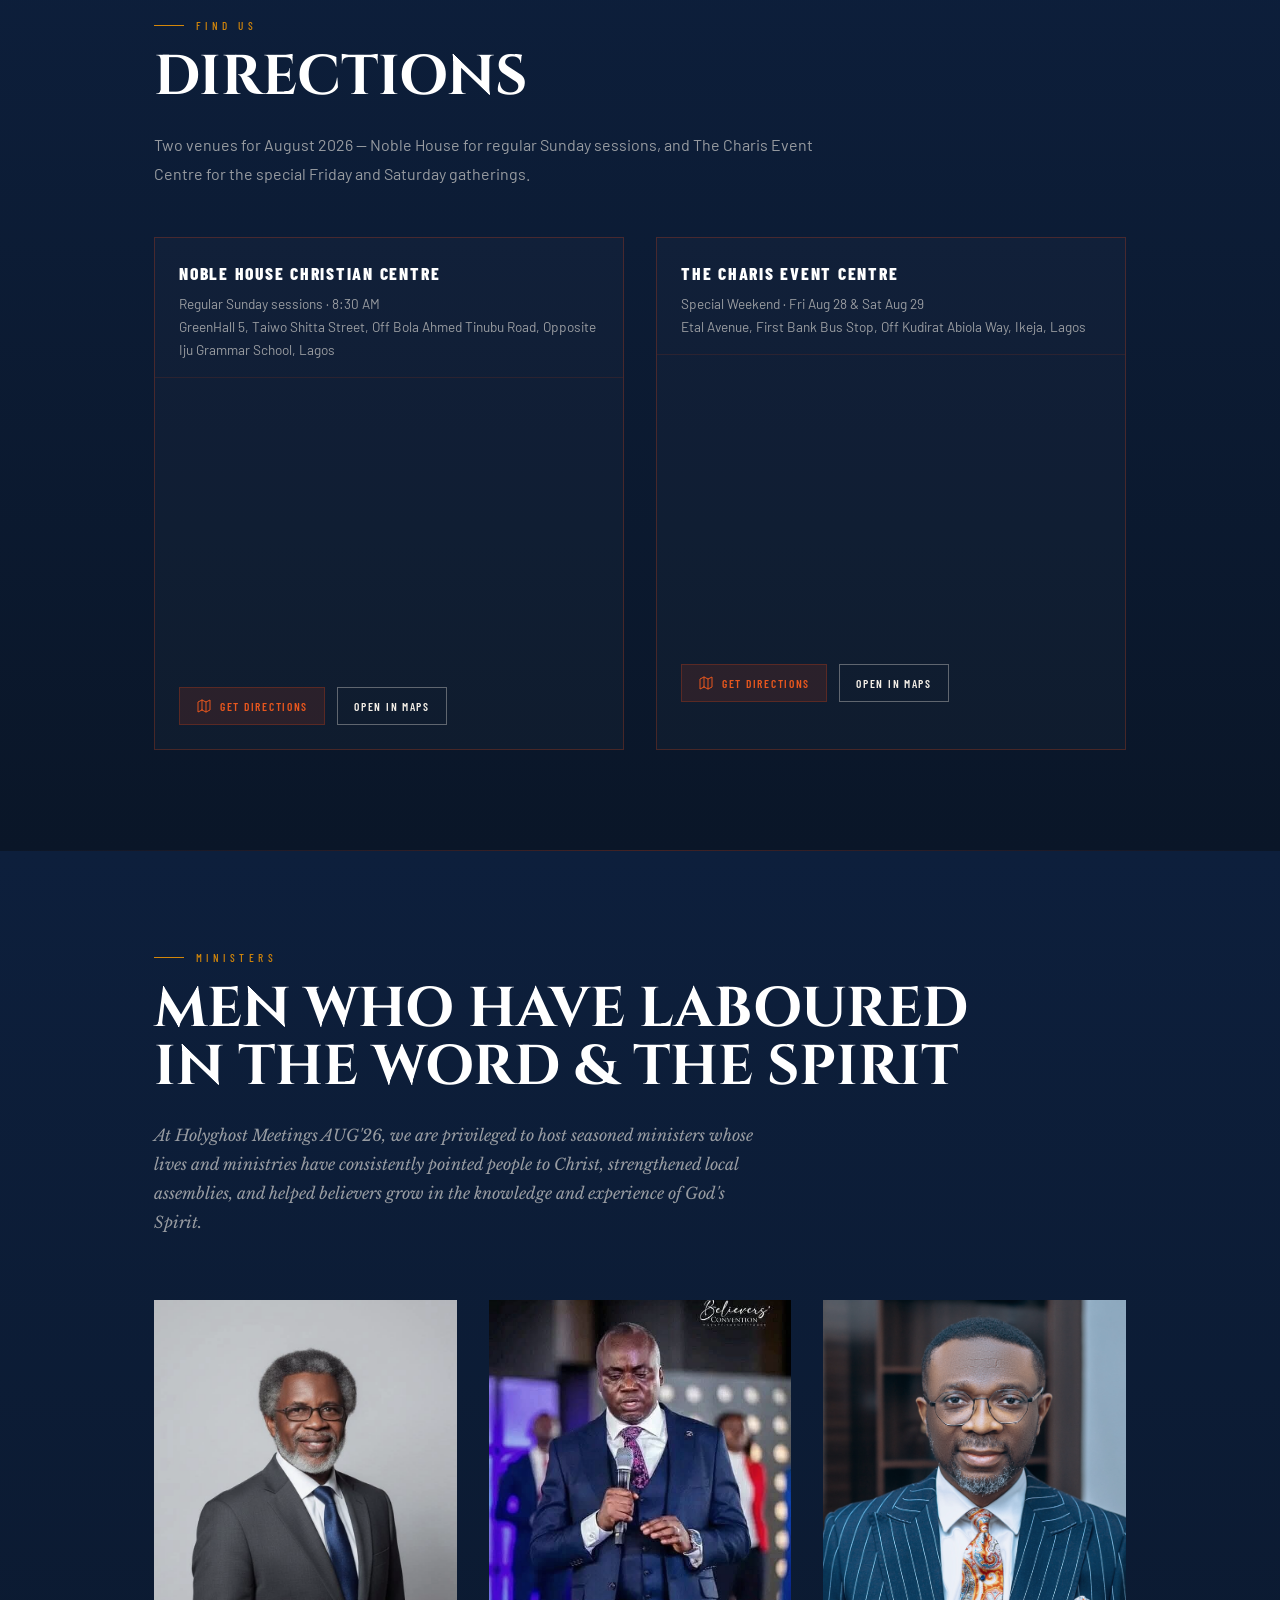
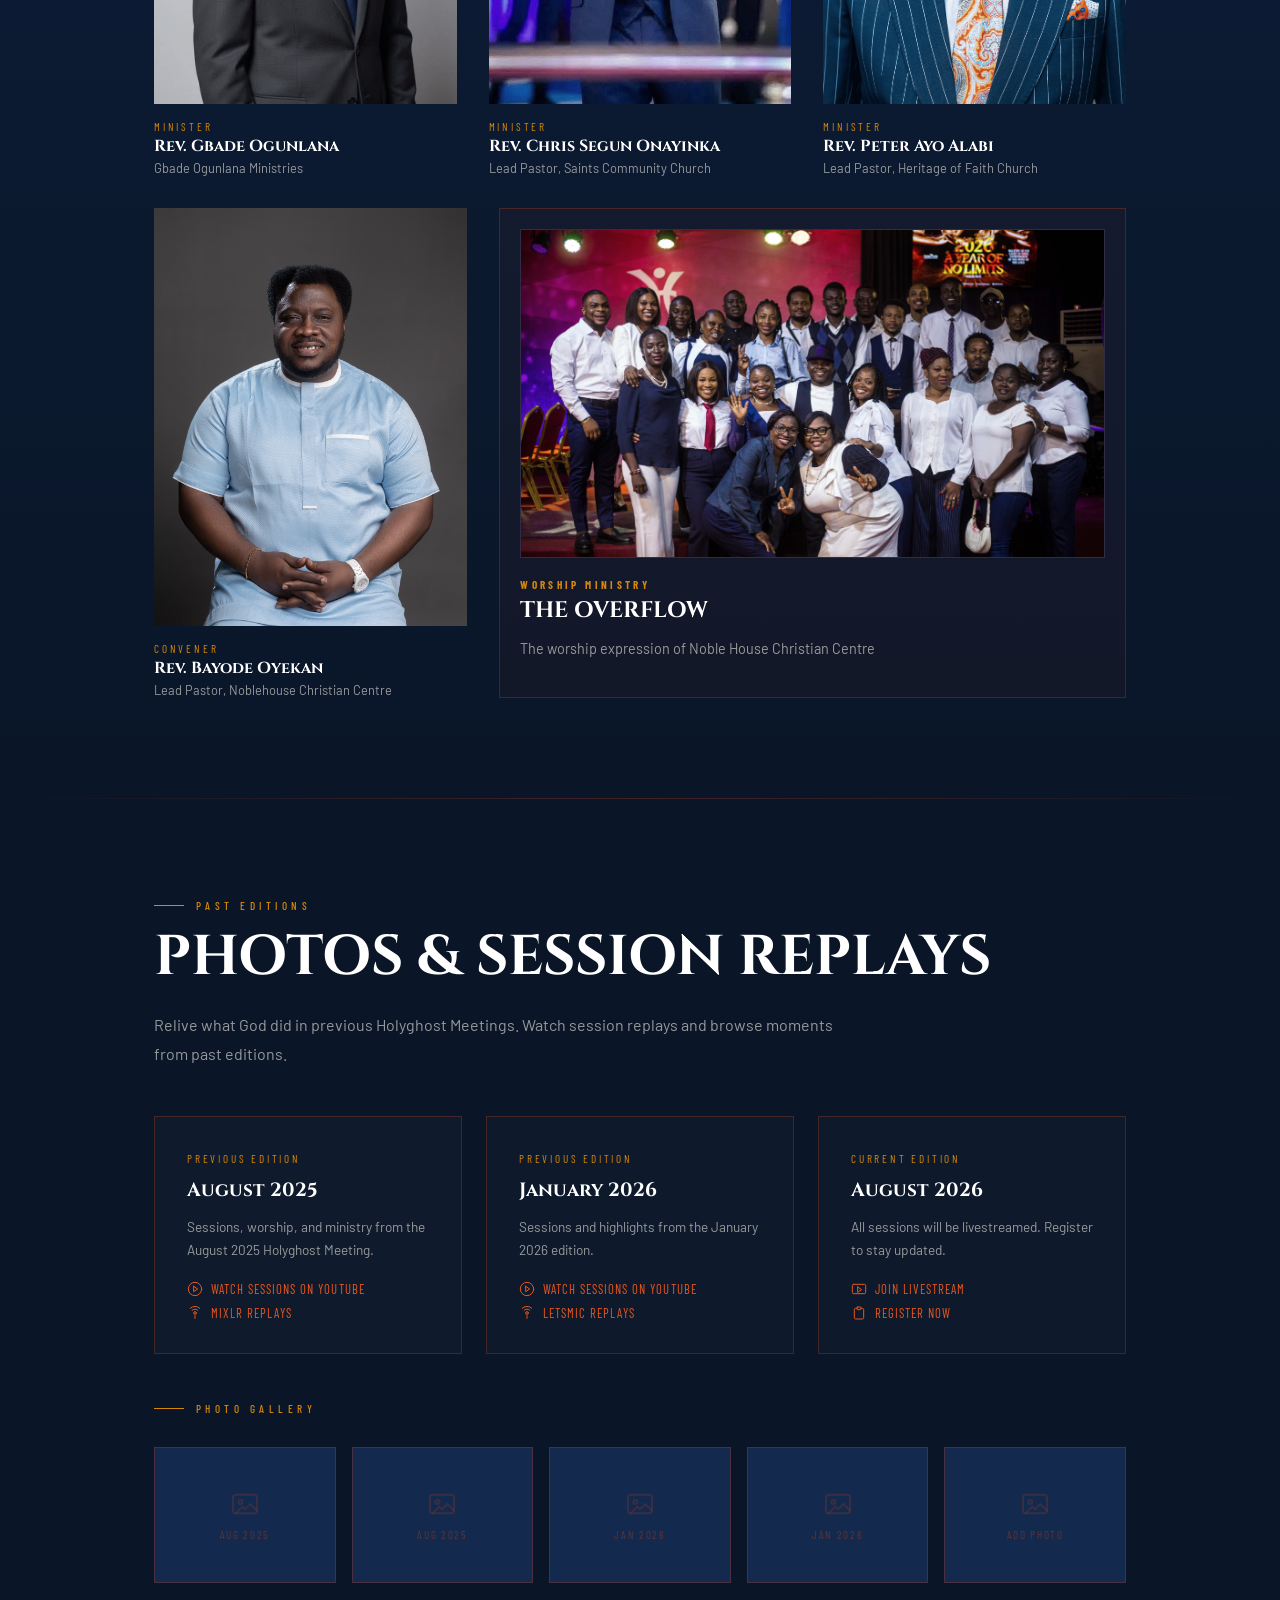
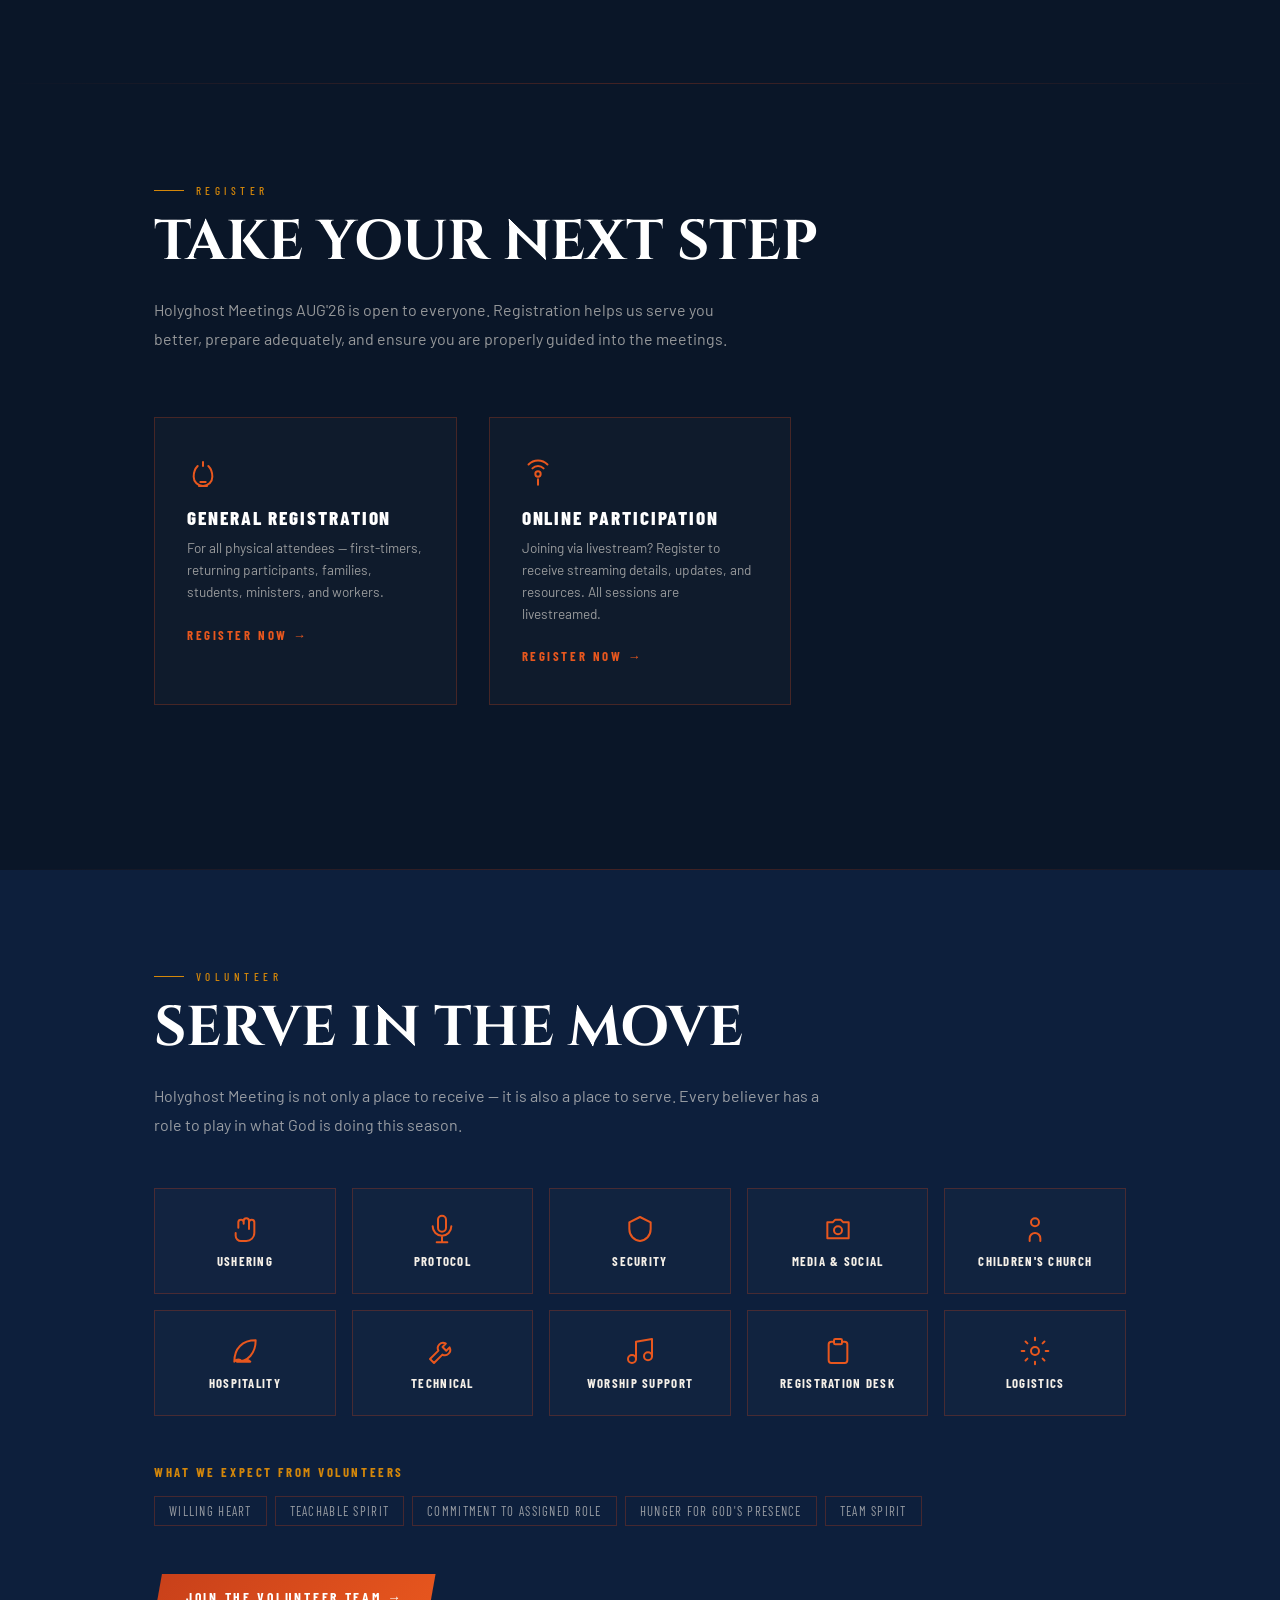
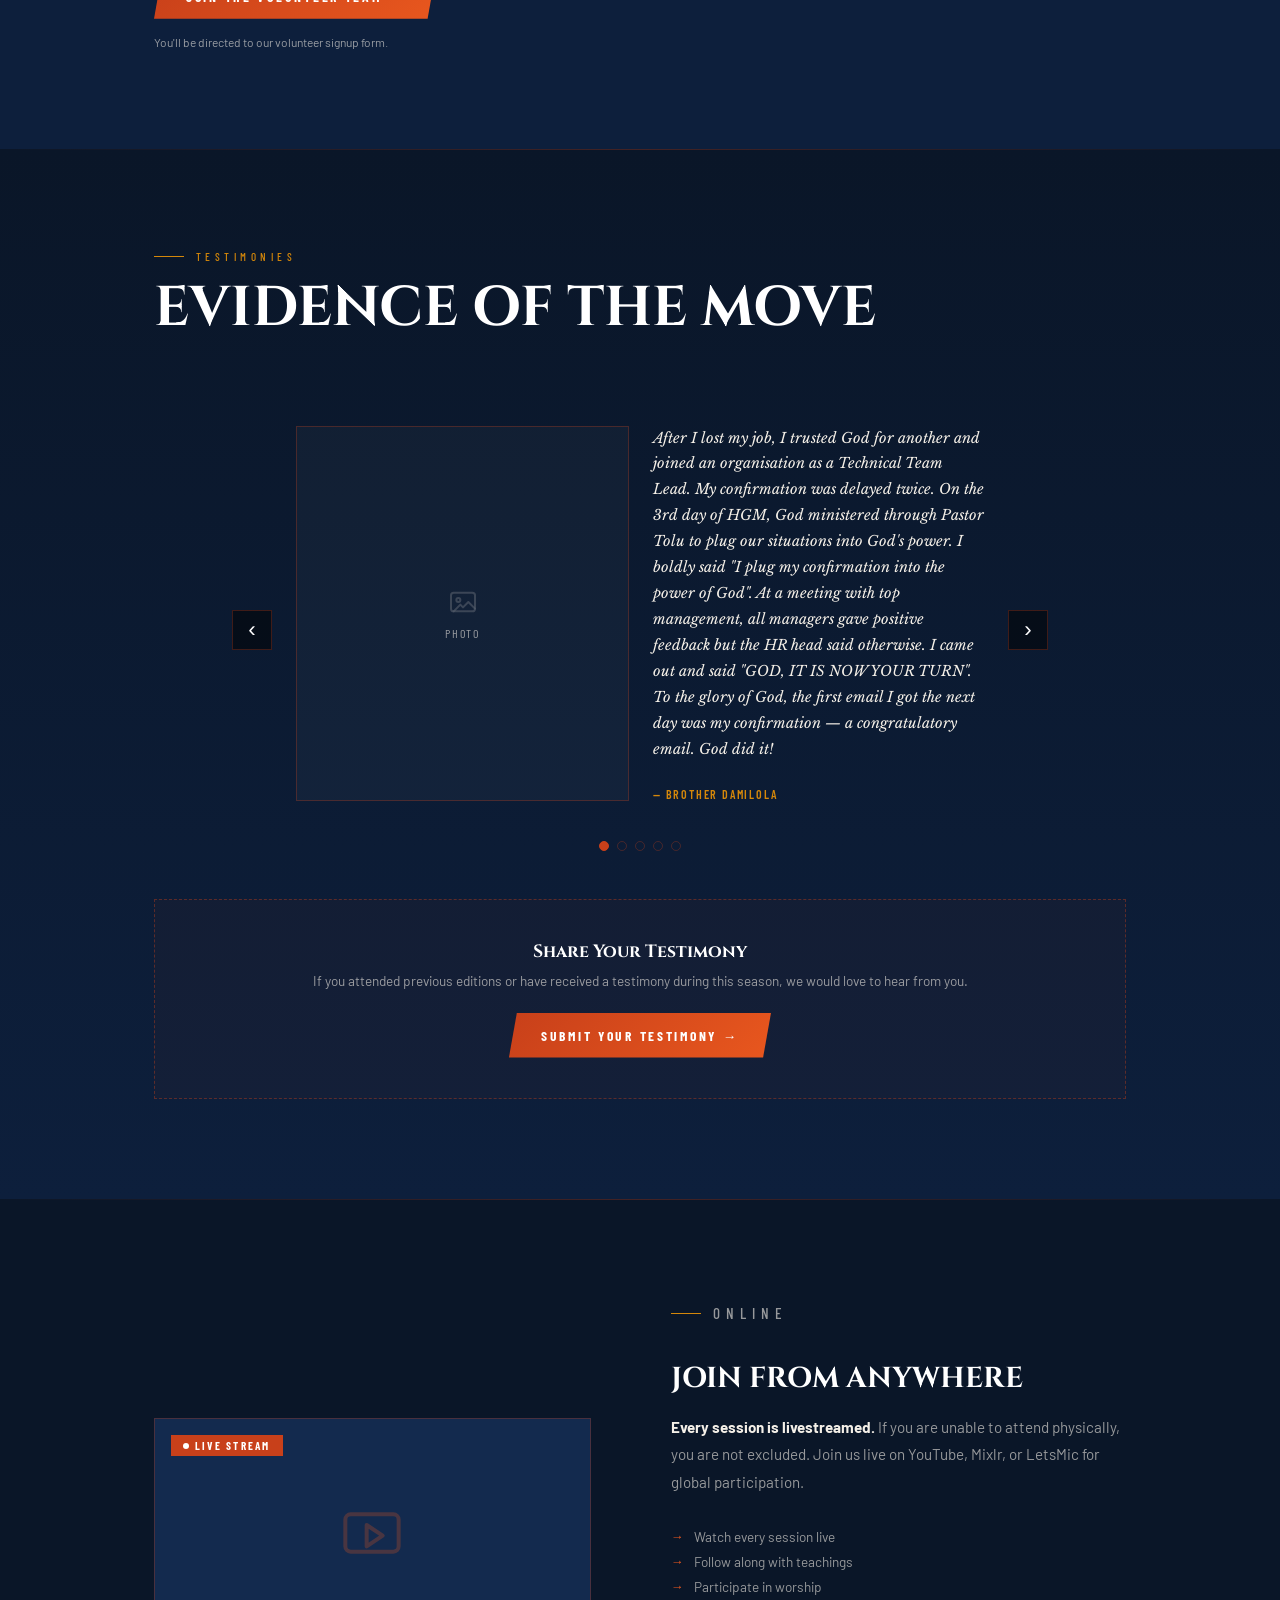
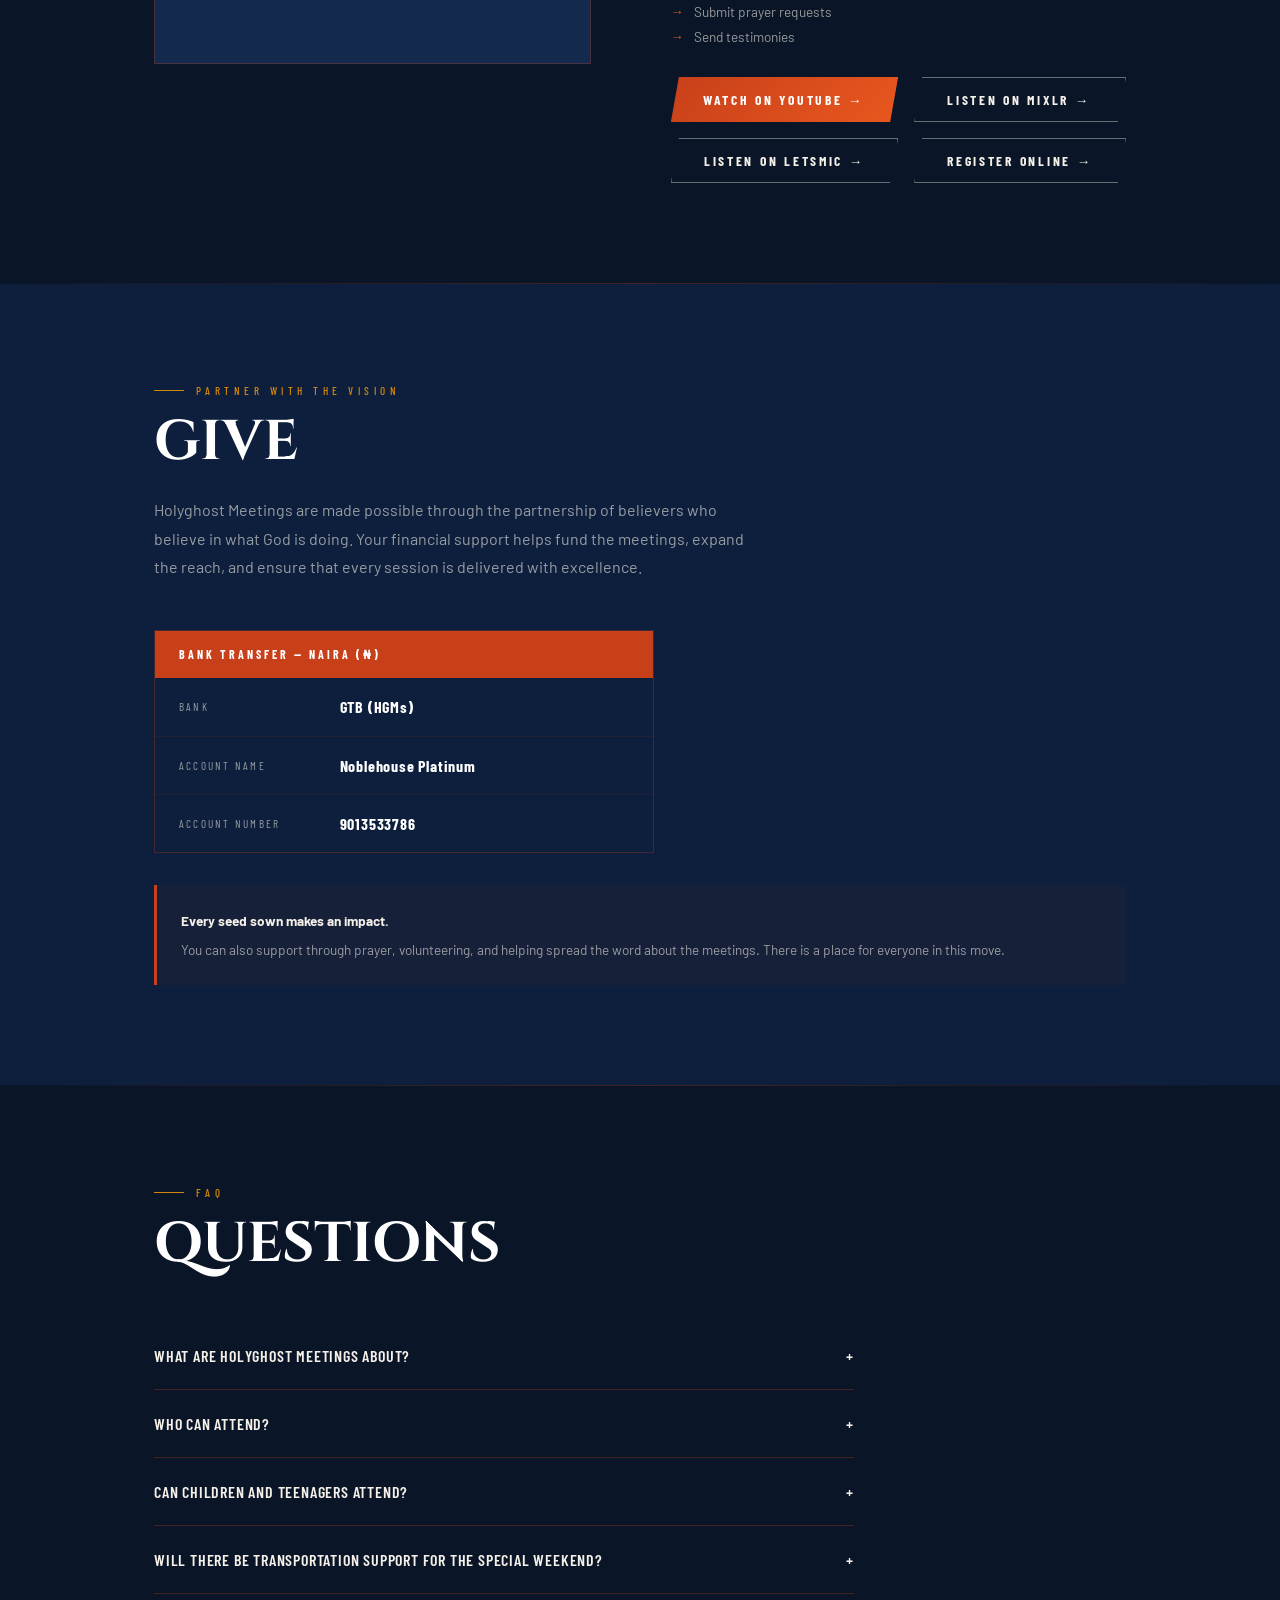
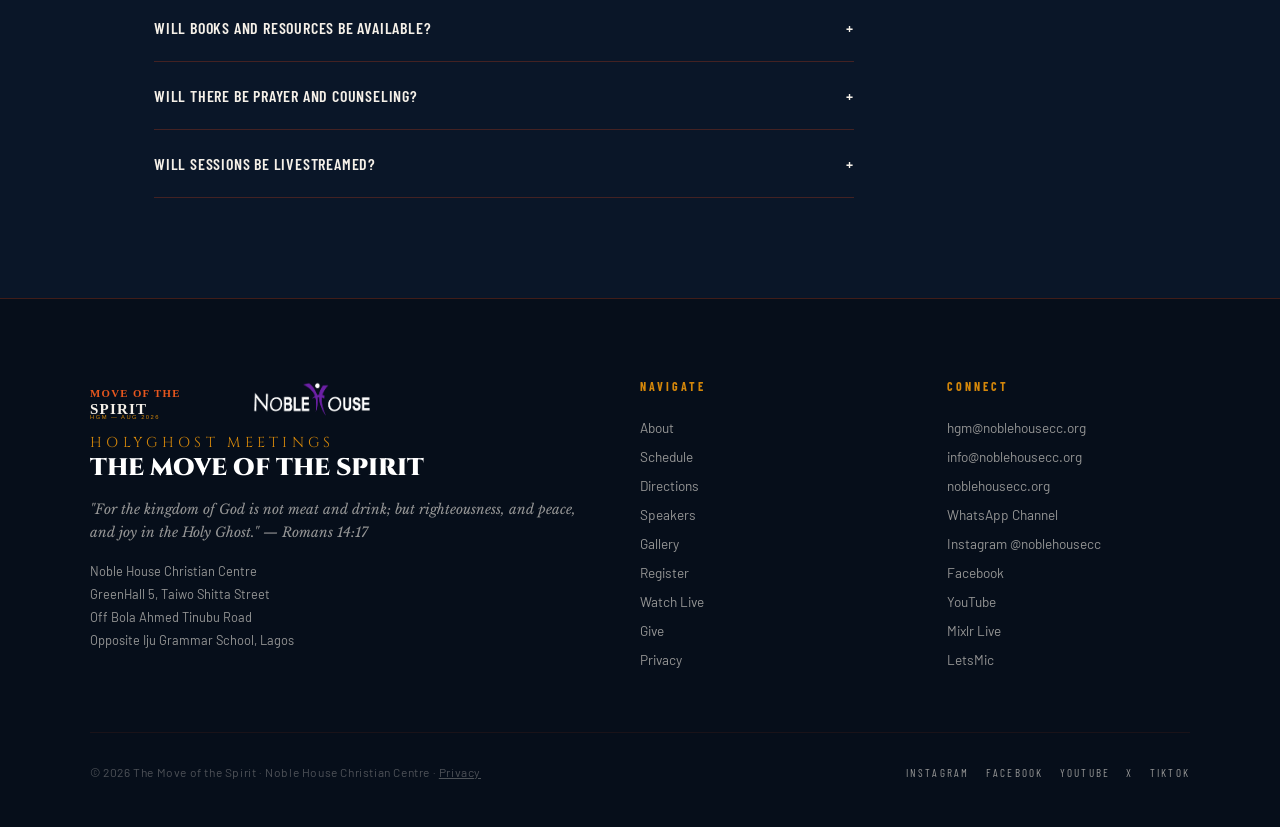
==== commit 5c507b61: "fix: volunteer form link, mots logo svg, ministers order & image" ====
--- a/index.html
+++ b/index.html
@@ -43,7 +43,7 @@
 <!-- NAV -->
 <nav id="navbar">
   <a href="#home" class="nav-brand" aria-label="Move of the Spirit — Home">
-    <img src="assets/images/logo/mots-logo.png" alt="Move of the Spirit" class="nav-logo-mots" width="160" height="48">
+    <img src="assets/images/logo/mots-logo.svg" alt="Move of the Spirit" class="nav-logo-mots" width="160" height="48">
     <img src="assets/images/logo/noblehouse-logo.webp" alt="Noble House Christian Centre" class="nav-logo-church" width="120" height="34">
   </a>
   <div class="nav-links-wrap">
@@ -350,16 +350,16 @@
     <p class="speakers-intro">At Holyghost Meetings AUG'26, we are privileged to host seasoned ministers whose lives and ministries have consistently pointed people to Christ, strengthened local assemblies, and helped believers grow in the knowledge and experience of God's Spirit.</p>
     <div class="speakers-grid speakers-grid-guests">
       <div class="speaker-card">
-        <div class="speaker-photo"><div class="speaker-photo-placeholder">✦</div></div>
+        <div class="speaker-photo"><img src="assets/images/ministers/rev_gbade_ogunlana.jpg" alt="Rev. Gbade Ogunlana" loading="lazy"></div>
+        <div class="speaker-info"><p class="speaker-role">Minister</p><h3 class="speaker-name">Rev. Gbade Ogunlana</h3><p class="speaker-church">Gbade Ogunlana Ministries</p></div>
+      </div>
+      <div class="speaker-card">
+        <div class="speaker-photo"><img src="assets/images/ministers/rev_chris_onayinka.jpeg" alt="Rev. Chris Segun Onayinka" loading="lazy"></div>
         <div class="speaker-info"><p class="speaker-role">Minister</p><h3 class="speaker-name">Rev. Chris Segun Onayinka</h3><p class="speaker-church">Lead Pastor, Saints Community Church</p></div>
       </div>
       <div class="speaker-card">
         <div class="speaker-photo"><img src="assets/images/ministers/rev_peter_alabi.jpg" alt="Rev. Peter Ayo Alabi" loading="lazy"></div>
         <div class="speaker-info"><p class="speaker-role">Minister</p><h3 class="speaker-name">Rev. Peter Ayo Alabi</h3><p class="speaker-church">Lead Pastor, Heritage of Faith Church</p></div>
-      </div>
-      <div class="speaker-card">
-        <div class="speaker-photo"><img src="assets/images/ministers/rev_gbade_ogunlana.jpg" alt="Rev. Gbade Ogunlana" loading="lazy"></div>
-        <div class="speaker-info"><p class="speaker-role">Minister</p><h3 class="speaker-name">Rev. Gbade Ogunlana</h3><p class="speaker-church">Gbade Ogunlana Ministries</p></div>
       </div>
     </div>
 
@@ -484,7 +484,7 @@
         <li>Willing heart</li><li>Teachable spirit</li><li>Commitment to assigned role</li><li>Hunger for God's presence</li><li>Team spirit</li>
       </ul>
     </div>
-    <a href="https://forms.gle/MJtUpW3oXJccbPLM7" target="_blank" rel="noopener noreferrer" class="btn-primary">Join the Volunteer Team →</a>
+    <a href="https://forms.gle/otRGxwATgwWi1VbN8" target="_blank" rel="noopener noreferrer" class="btn-primary">Join the Volunteer Team →</a>
     <p style="font-size:0.75rem; color:var(--muted); margin-top:1rem;">You'll be directed to our volunteer signup form.</p>
   </div>
 </section>
@@ -672,7 +672,7 @@
   <div class="footer-grid">
     <div class="footer-brand">
       <div style="display:flex; align-items:center; gap:12px; margin-bottom:1rem;">
-        <img src="assets/images/logo/mots-logo.png" alt="Move of the Spirit" style="height:40px; width:auto;">
+        <img src="assets/images/logo/mots-logo.svg" alt="Move of the Spirit" style="height:40px; width:auto;">
         <img src="assets/images/logo/noblehouse-logo.webp" alt="Noble House Christian Centre" style="height:36px; width:120px;">
       </div>
       <h3><span>HolyGhost Meetings</span>The Move of the Spirit</h3>
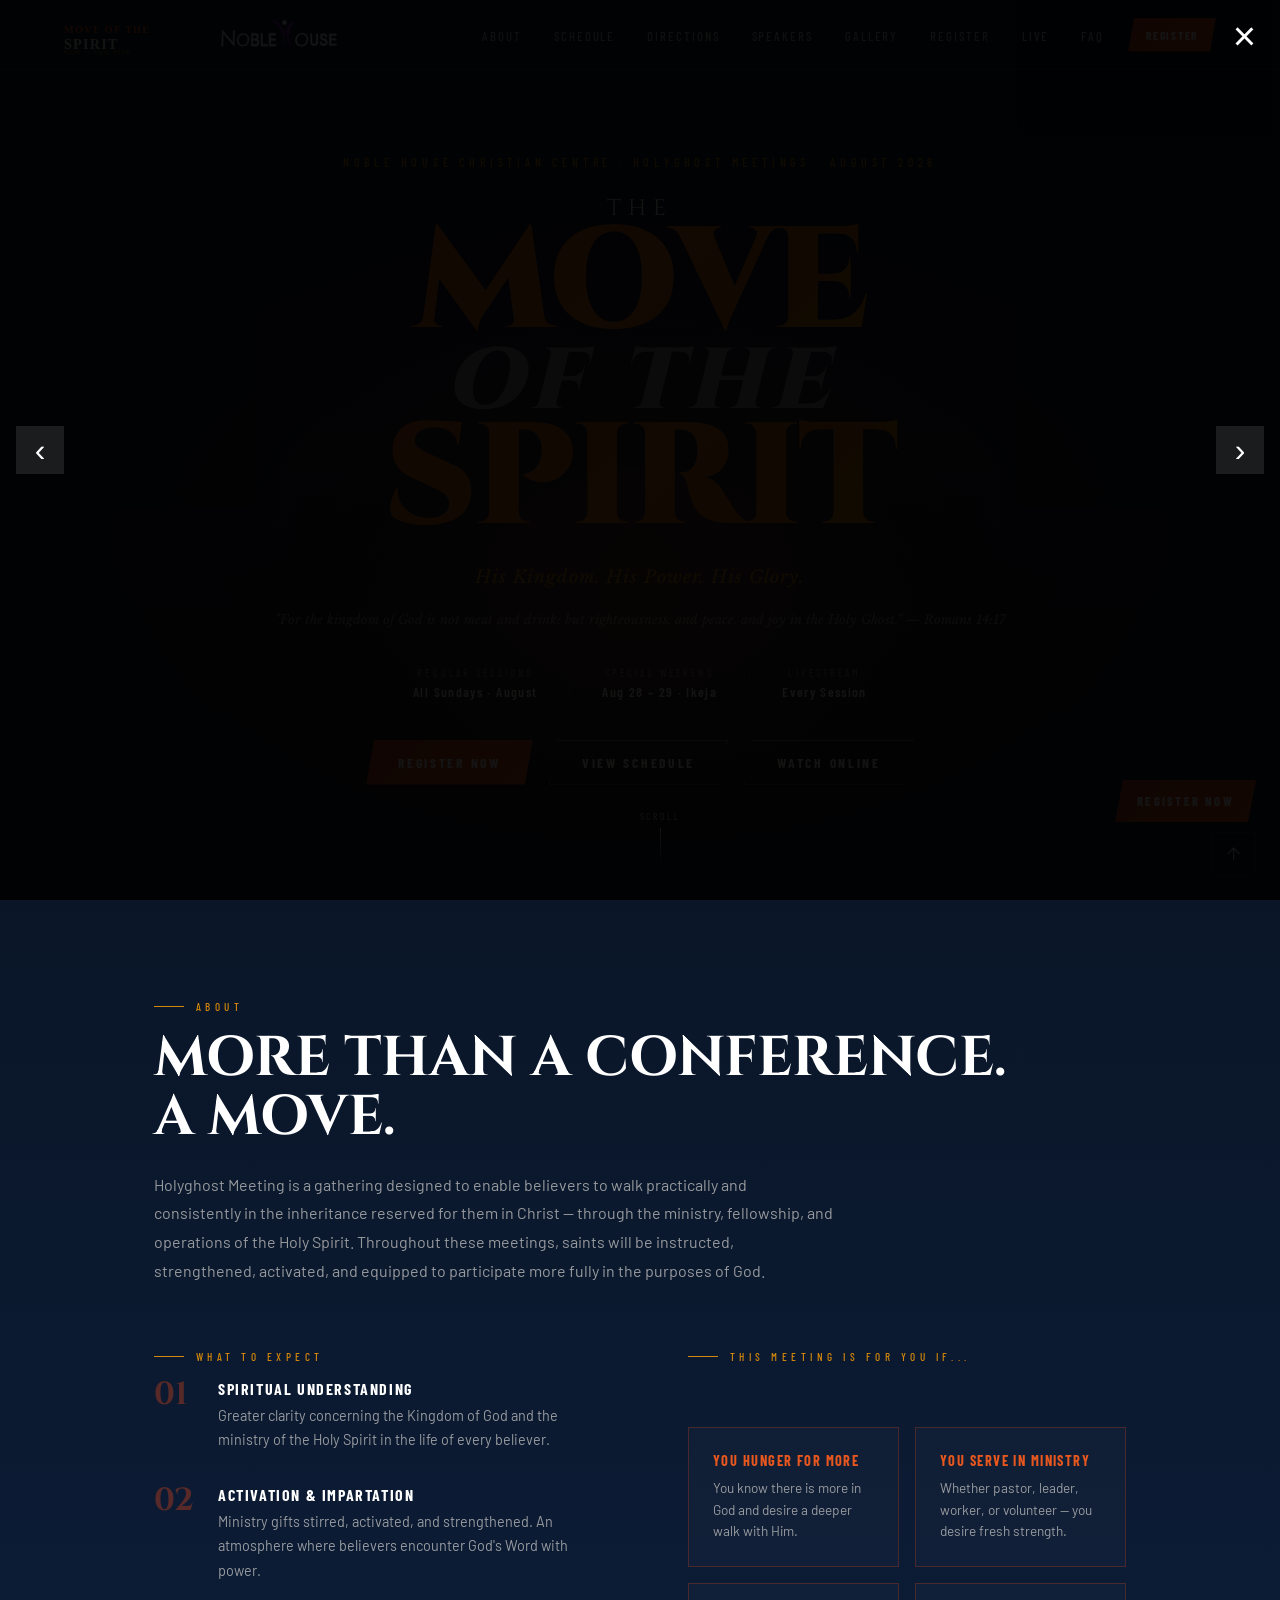
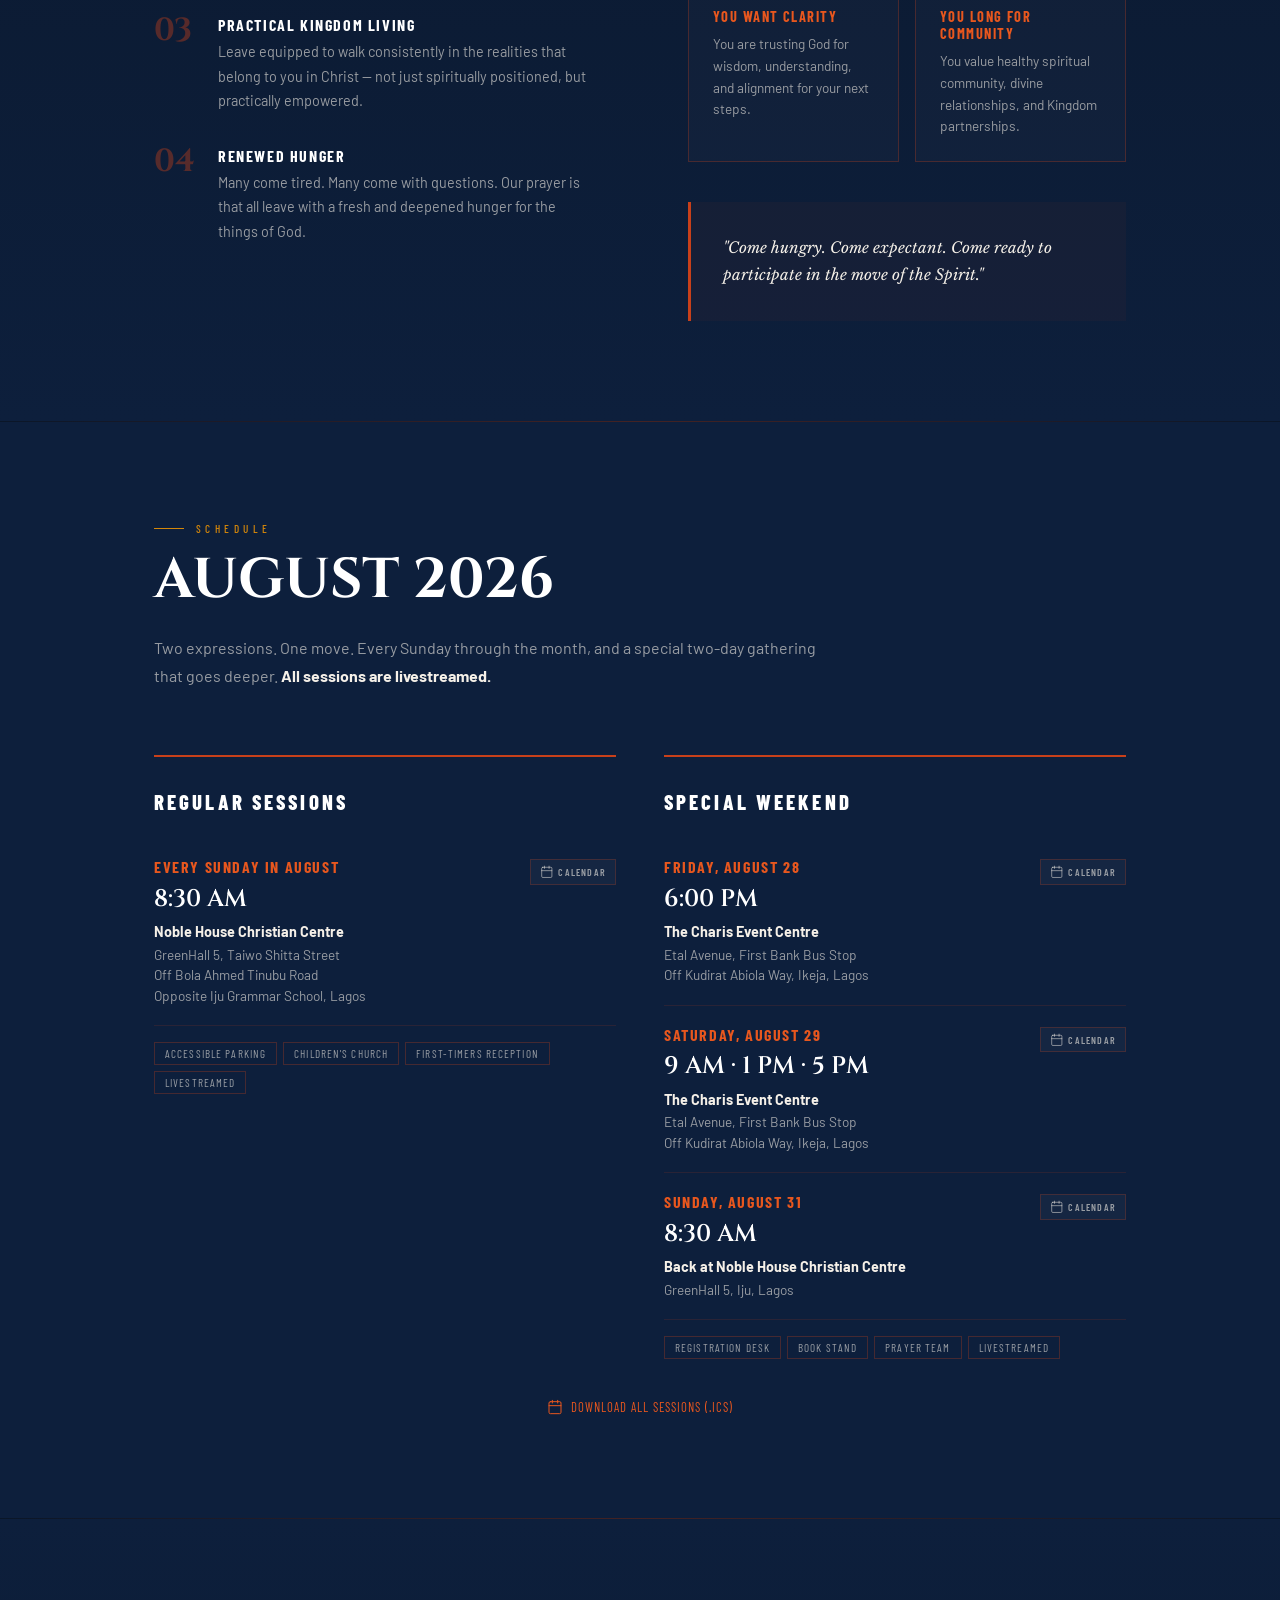
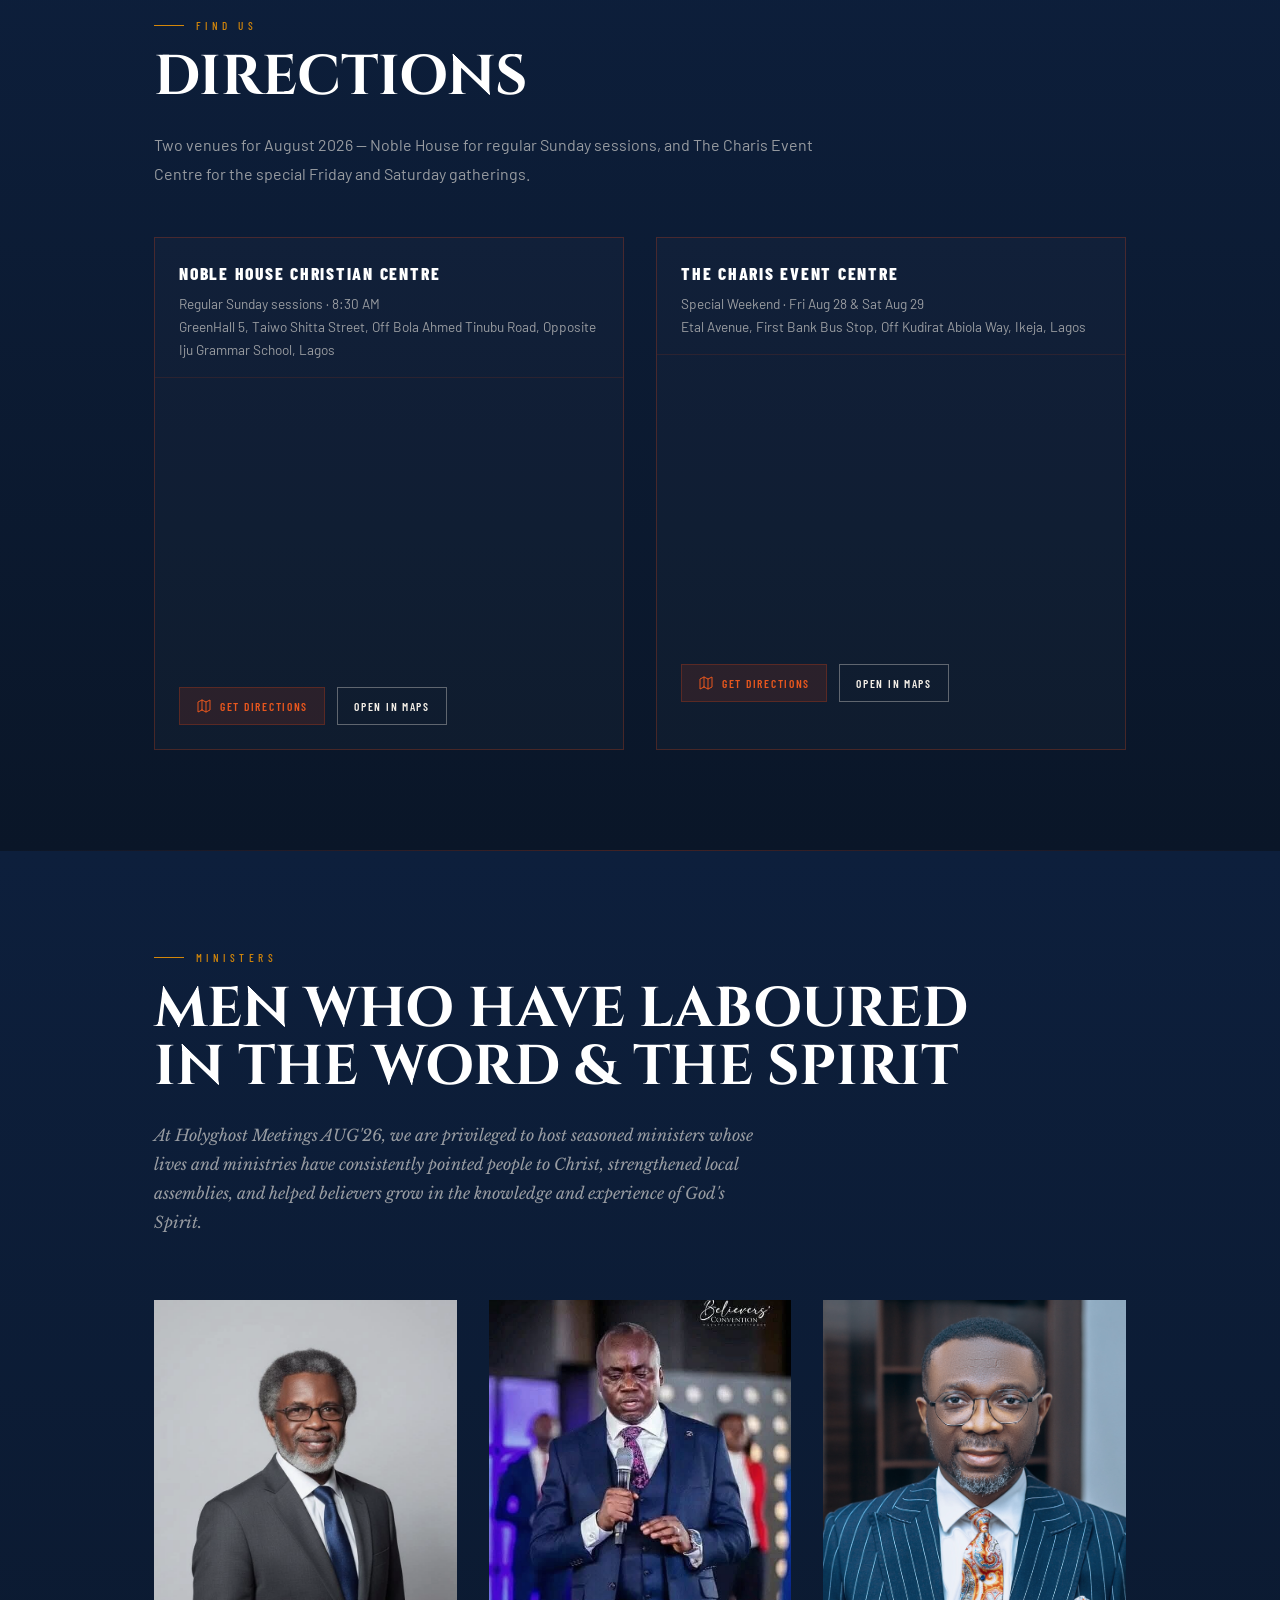
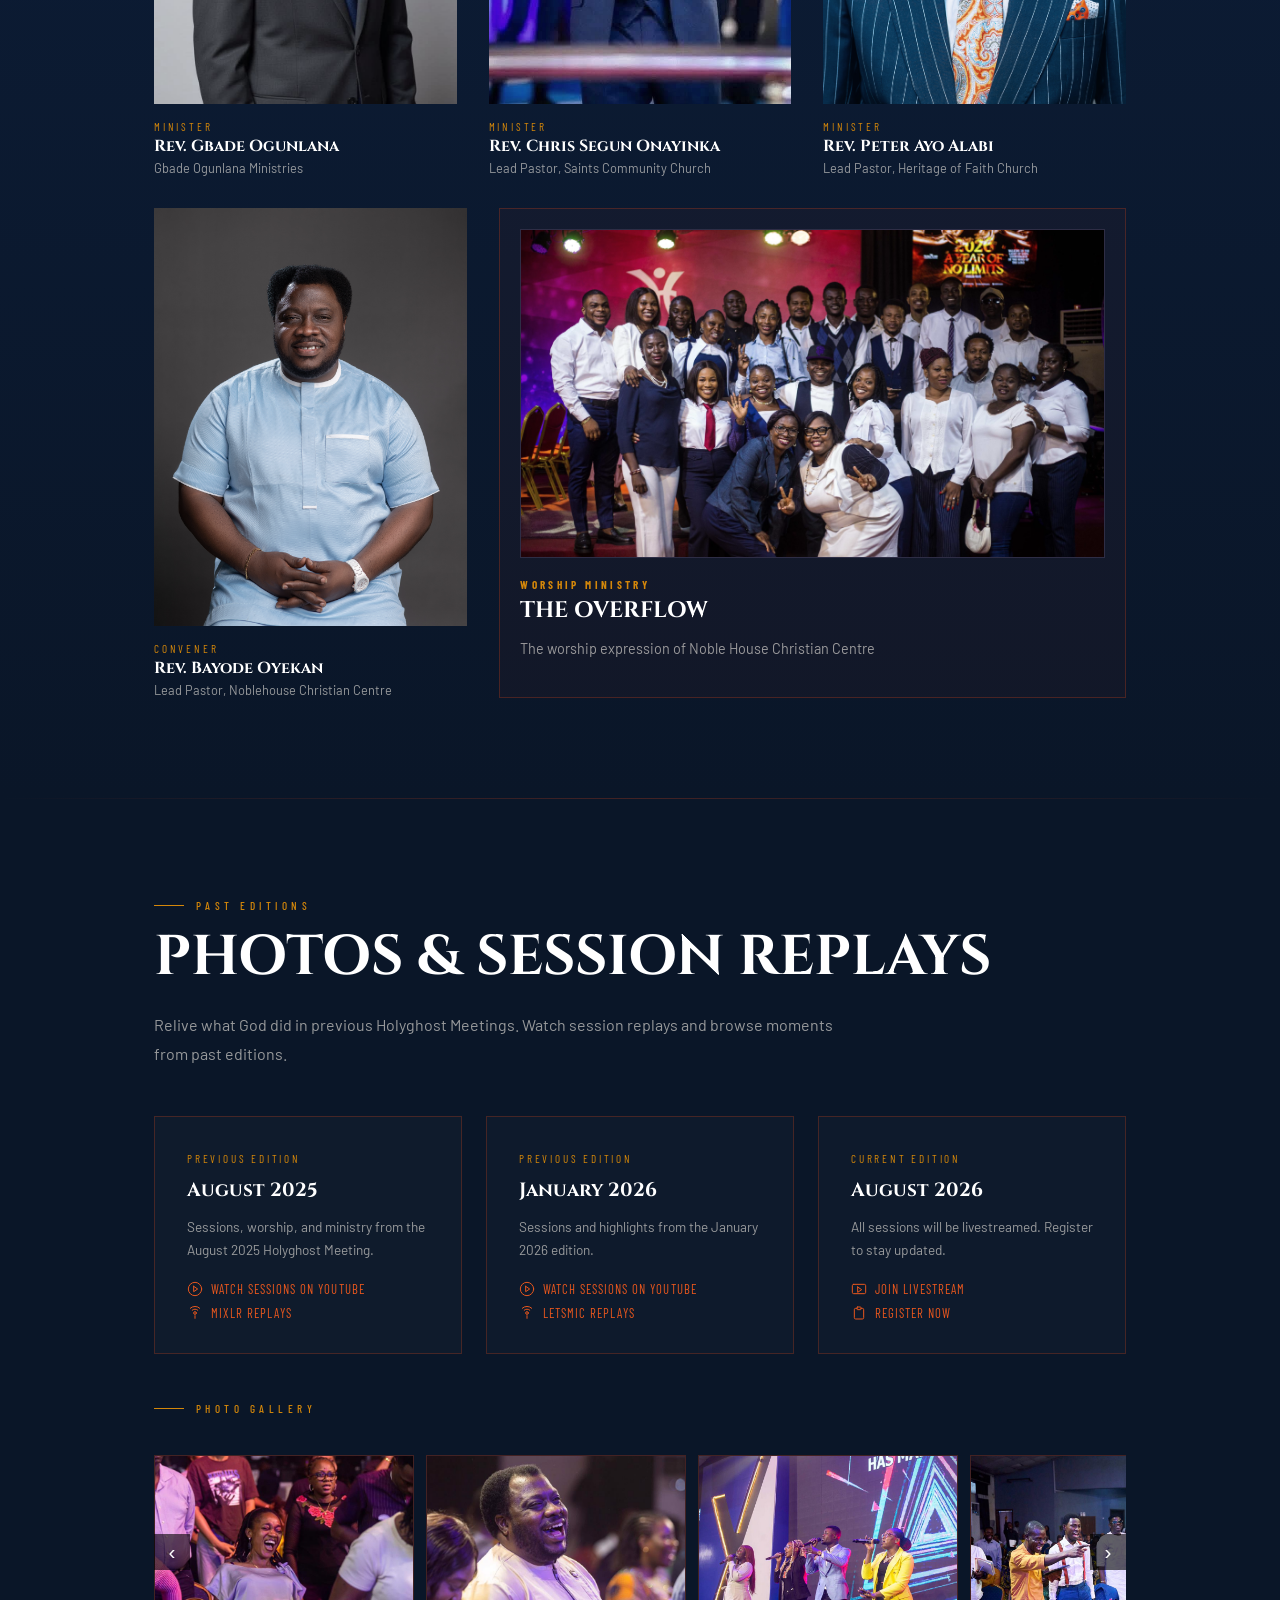
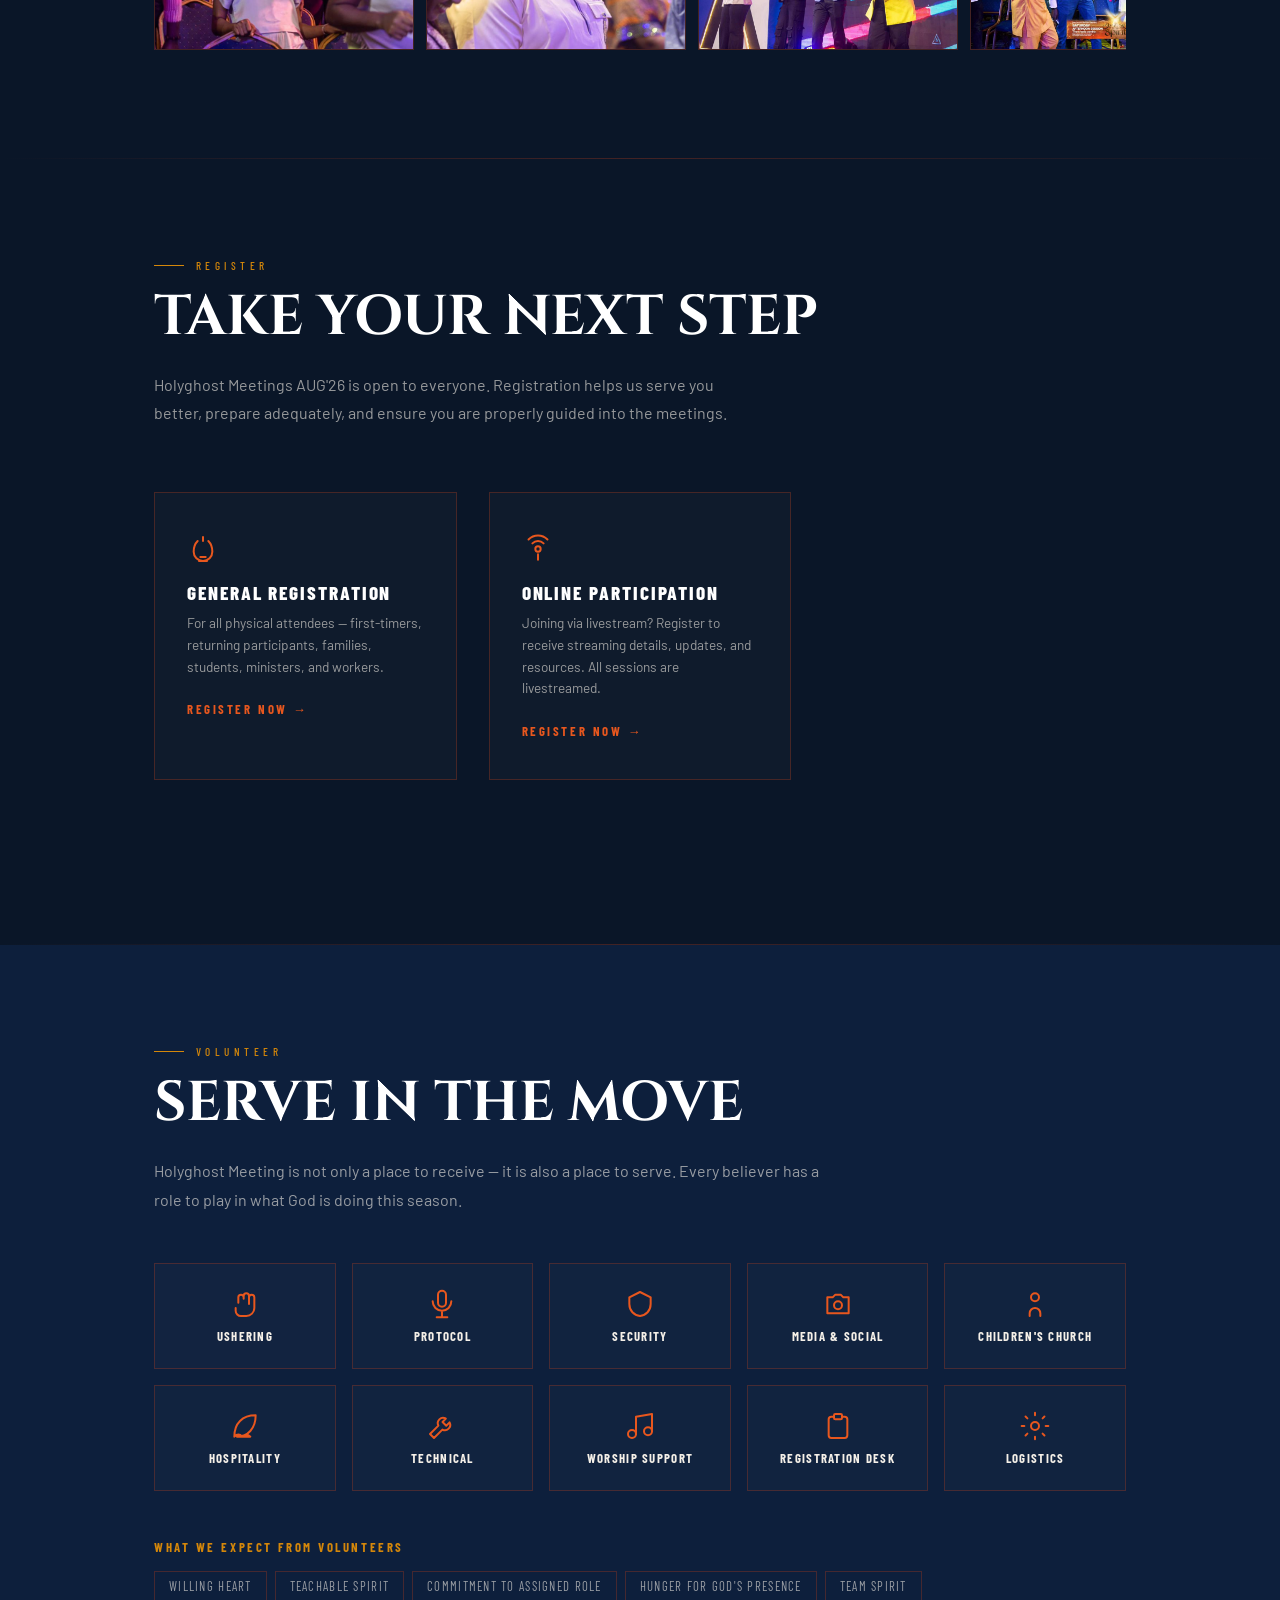
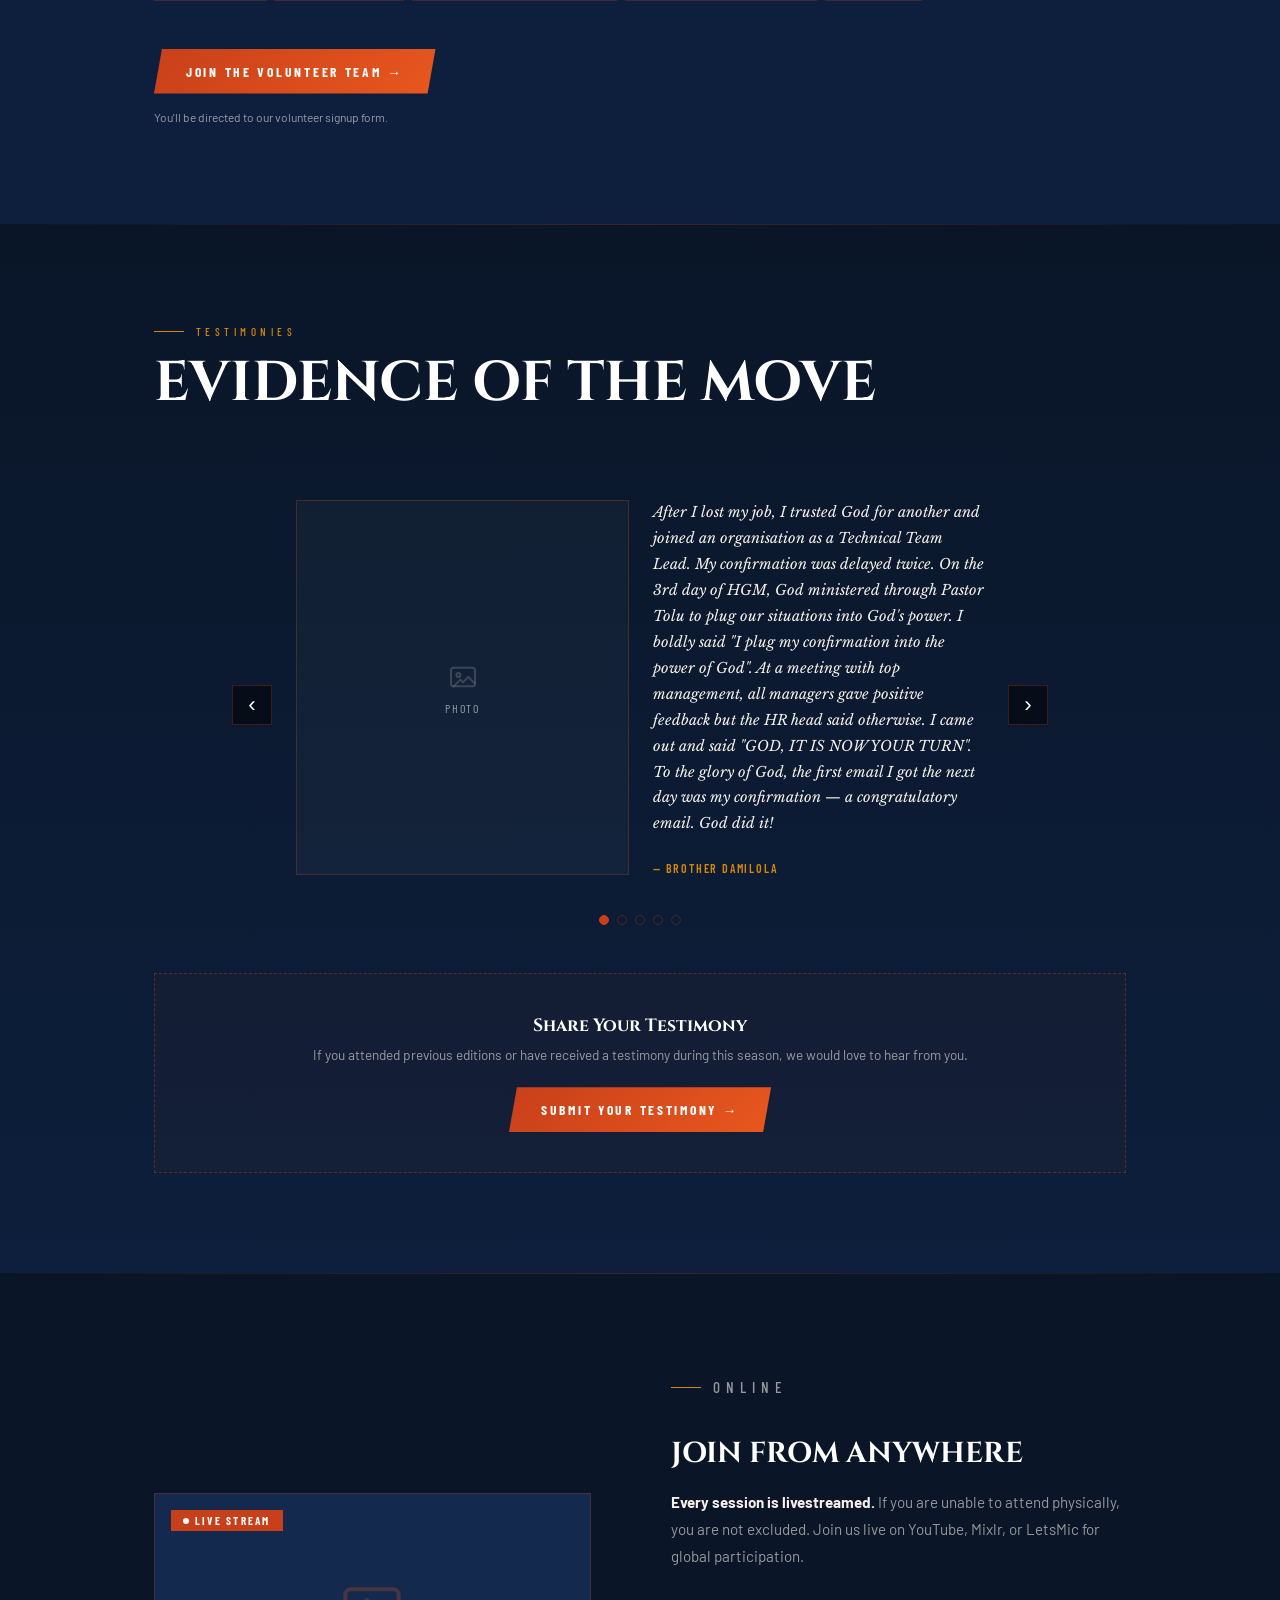
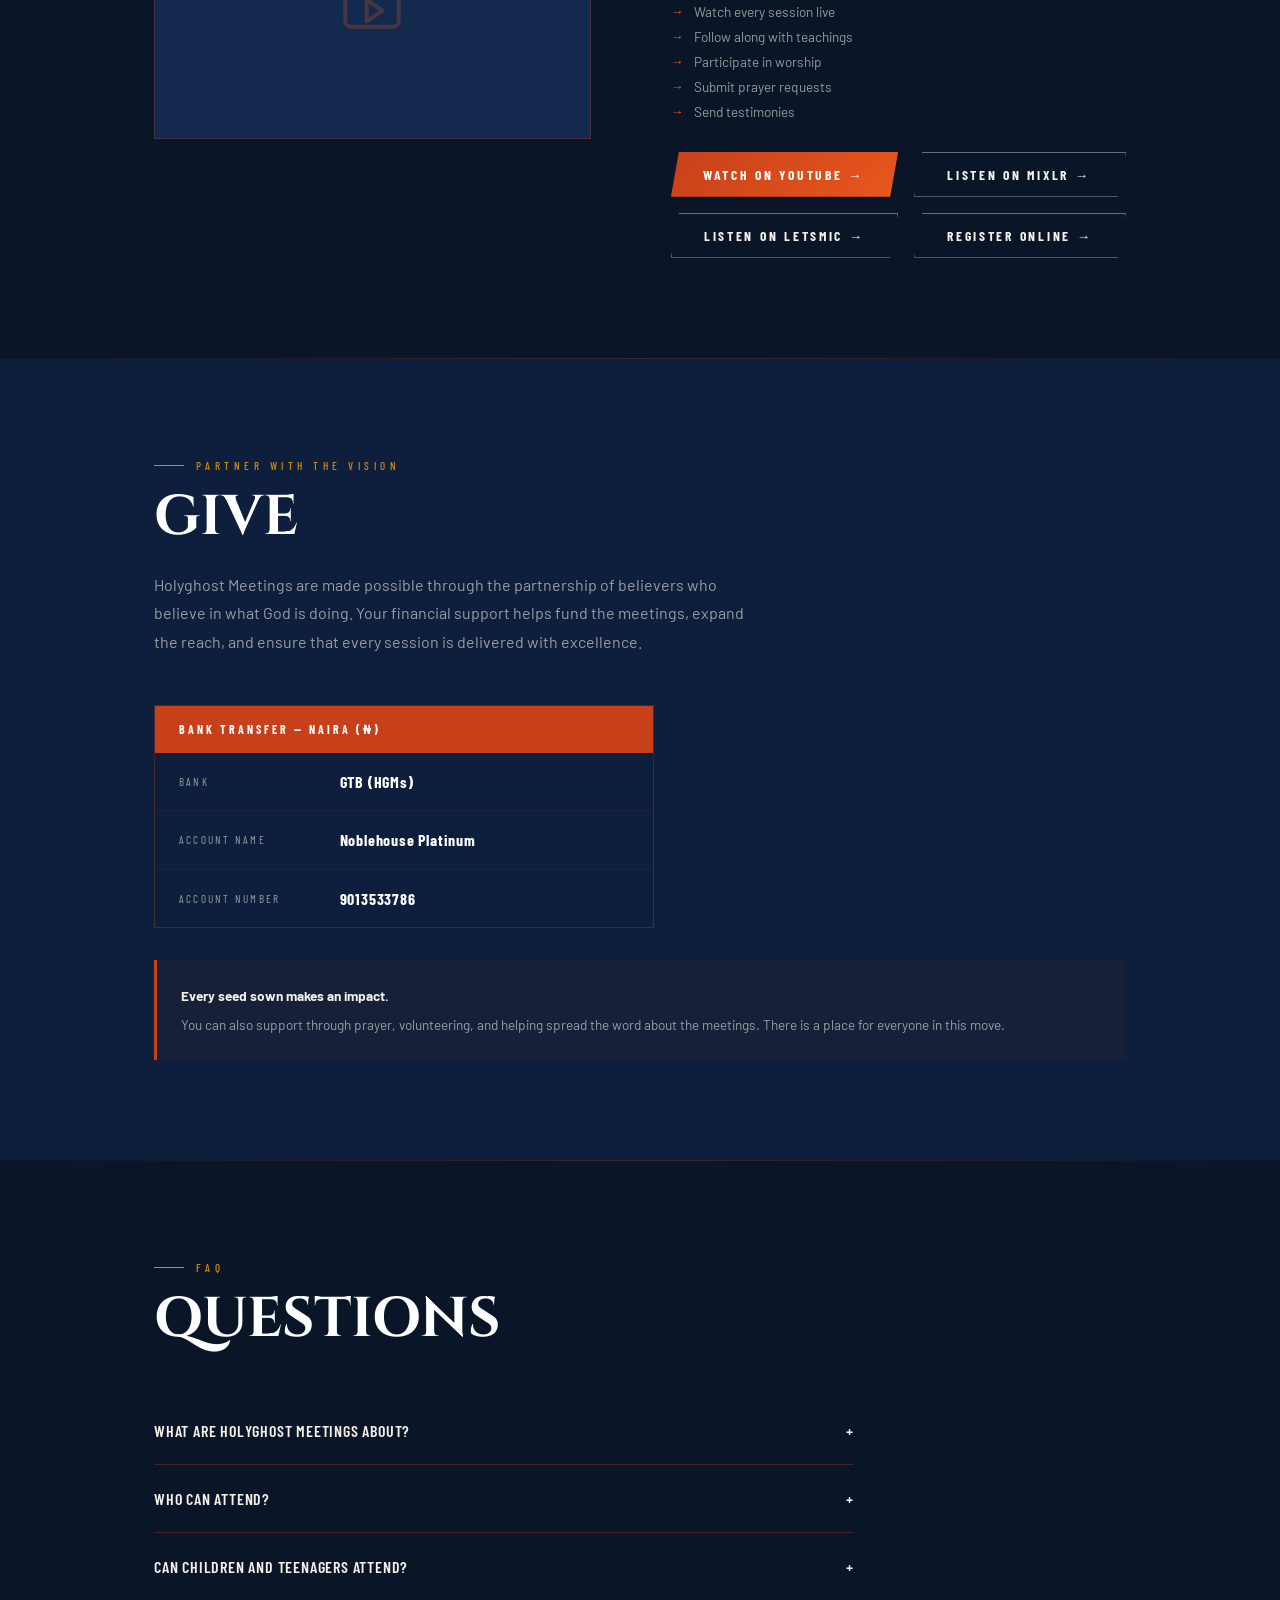
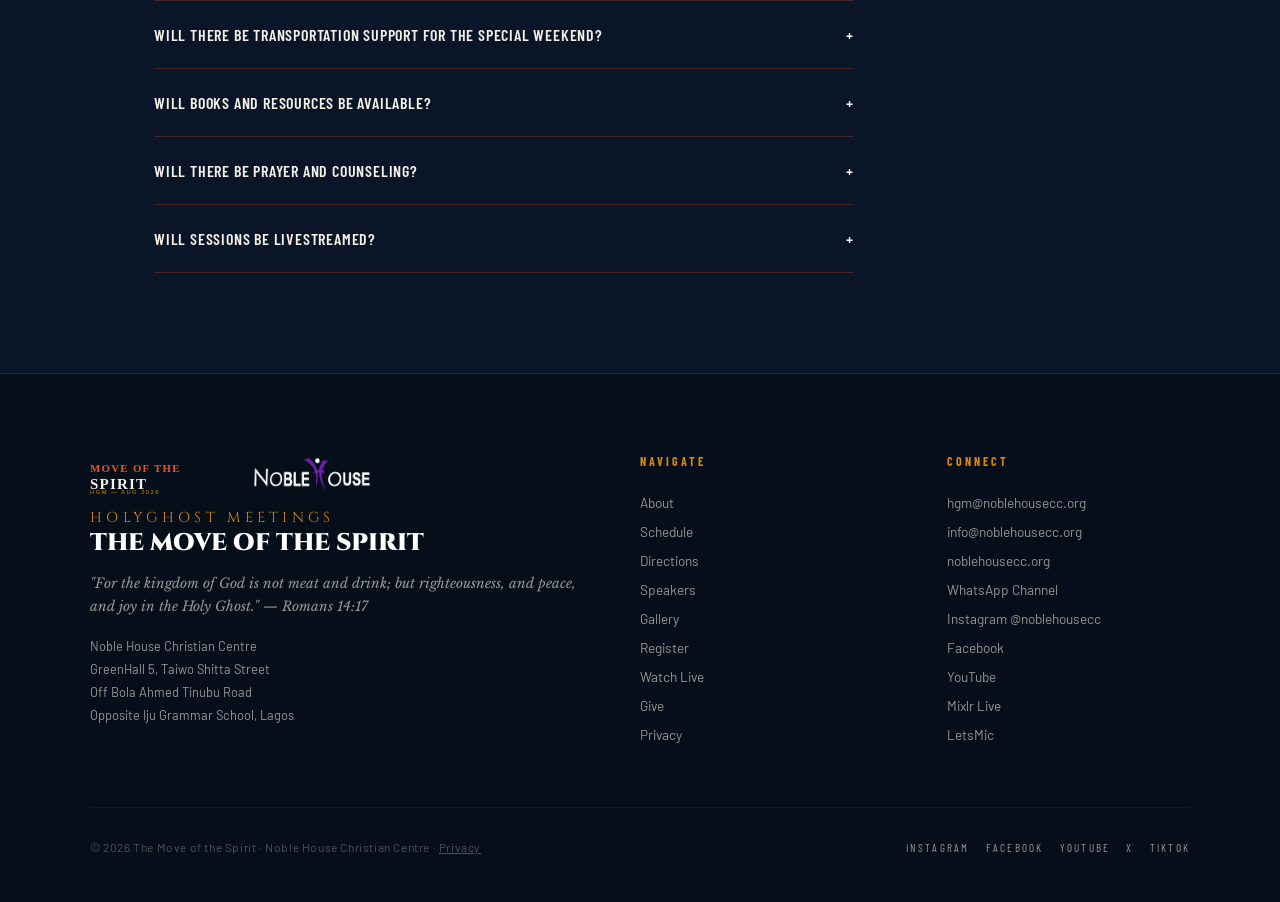
==== commit ef1305f4: "feat: gallery carousel with lightbox" ====
--- a/index.html
+++ b/index.html
@@ -421,15 +421,31 @@
     </div>
 
     <p class="section-label" style="margin-top:2rem;">Photo Gallery</p>
-    <div class="gallery-grid">
-      <div class="gallery-item"><div class="gallery-placeholder"><svg class="icon" aria-hidden="true"><use href="#icon-image"></use></svg> Aug 2025</div></div>
-      <div class="gallery-item"><div class="gallery-placeholder"><svg class="icon" aria-hidden="true"><use href="#icon-image"></use></svg> Aug 2025</div></div>
-      <div class="gallery-item"><div class="gallery-placeholder"><svg class="icon" aria-hidden="true"><use href="#icon-image"></use></svg> Jan 2026</div></div>
-      <div class="gallery-item"><div class="gallery-placeholder"><svg class="icon" aria-hidden="true"><use href="#icon-image"></use></svg> Jan 2026</div></div>
-      <div class="gallery-item"><div class="gallery-placeholder"><svg class="icon" aria-hidden="true"><use href="#icon-image"></use></svg> Add Photo</div></div>
-    </div>
-  </div>
-</section>
+    <div class="gallery-carousel">
+      <div class="gallery-track" id="galleryTrack">
+        <div class="gallery-carousel-item"><img src="assets/images/gallery/1.jpeg" alt="Gallery 1" loading="lazy"></div>
+        <div class="gallery-carousel-item"><img src="assets/images/gallery/2.jpeg" alt="Gallery 2" loading="lazy"></div>
+        <div class="gallery-carousel-item"><img src="assets/images/gallery/3.jpeg" alt="Gallery 3" loading="lazy"></div>
+        <div class="gallery-carousel-item"><img src="assets/images/gallery/4.jpeg" alt="Gallery 4" loading="lazy"></div>
+        <div class="gallery-carousel-item"><img src="assets/images/gallery/5.jpeg" alt="Gallery 5" loading="lazy"></div>
+        <div class="gallery-carousel-item"><img src="assets/images/gallery/6.jpeg" alt="Gallery 6" loading="lazy"></div>
+        <div class="gallery-carousel-item"><img src="assets/images/gallery/7.jpeg" alt="Gallery 7" loading="lazy"></div>
+        <div class="gallery-carousel-item"><img src="assets/images/gallery/8.jpeg" alt="Gallery 8" loading="lazy"></div>
+        <div class="gallery-carousel-item"><img src="assets/images/gallery/9.jpeg" alt="Gallery 9" loading="lazy"></div>
+        <div class="gallery-carousel-item"><img src="assets/images/gallery/10.jpeg" alt="Gallery 10" loading="lazy"></div>
+      </div>
+      <button class="gallery-carousel-btn gallery-carousel-prev" id="galleryPrev" aria-label="Previous">‹</button>
+      <button class="gallery-carousel-btn gallery-carousel-next" id="galleryNext" aria-label="Next">›</button>
+    </div>
+  </div>
+</section>
+
+<div id="lightbox" class="lightbox" hidden>
+  <button class="lightbox-close" id="lightboxClose" aria-label="Close">×</button>
+  <button class="lightbox-btn lightbox-prev" id="lightboxPrev" aria-label="Previous">‹</button>
+  <img class="lightbox-img" id="lightboxImg" src="" alt="">
+  <button class="lightbox-btn lightbox-next" id="lightboxNext" aria-label="Next">›</button>
+</div>
 
 <div class="divider"></div>
 
--- a/assets/css/styles.css
+++ b/assets/css/styles.css
@@ -2077,51 +2077,151 @@
   .session-link:hover { gap: 12px; }
   .session-link .icon { width: 1rem; height: 1rem; }
 
-  .gallery-grid {
-    display: grid;
-    grid-template-columns: repeat(auto-fill, minmax(160px, 1fr));
-    gap: 1rem;
+  /* ── GALLERY CAROUSEL ── */
+
+  .gallery-carousel {
+    position: relative;
     margin-top: 2rem;
   }
 
-  .gallery-item {
-    aspect-ratio: 4/3;
+  .gallery-track {
+    display: flex;
+    gap: 0.75rem;
+    overflow-x: auto;
+    scroll-behavior: smooth;
+    scroll-snap-type: x mandatory;
+    -webkit-overflow-scrolling: touch;
+    padding: 0.5rem 0;
+  }
+
+  .gallery-track::-webkit-scrollbar {
+    height: 4px;
+  }
+  .gallery-track::-webkit-scrollbar-track {
+    background: var(--teal-light);
+  }
+  .gallery-track::-webkit-scrollbar-thumb {
+    background: var(--fire);
+  }
+
+  .gallery-carousel-item {
+    flex: 0 0 auto;
+    scroll-snap-align: start;
+    aspect-ratio: 4 / 3;
+    width: 65%;
+    max-width: 280px;
     border: 1px solid var(--border);
-    background: var(--teal-light);
     overflow: hidden;
-    position: relative;
-  }
-
-
-  .gallery-item img {
+    cursor: pointer;
+    transition: border-color 0.2s;
+  }
+
+  .gallery-carousel-item:hover {
+    border-color: var(--fire);
+  }
+
+  .gallery-carousel-item img {
     width: 100%;
     height: 100%;
     object-fit: cover;
-    transition: transform 0.4s;
-  }
-
-  .gallery-item:hover img { transform: scale(1.05); }
-
-  .gallery-placeholder {
-    width: 100%;
-    height: 100%;
-    display: flex;
-    flex-direction: column;
+    display: block;
+  }
+
+  .gallery-carousel-btn {
+    position: absolute;
+    top: 50%;
+    transform: translateY(-50%);
+    z-index: 2;
+    background: rgba(0,0,0,0.6);
+    border: none;
+    color: white;
+    width: 36px;
+    height: 36px;
+    display: flex;
     align-items: center;
     justify-content: center;
-    gap: 8px;
-    color: rgba(200,64,26,0.4);
-    font-family: 'Barlow Condensed', sans-serif;
-    font-size: 0.7rem;
-    letter-spacing: 0.15em;
-    text-transform: uppercase;
-  }
-
-  .gallery-placeholder .icon {
-    width: 2rem;
-    height: 2rem;
-    opacity: 0.5;
-  }
+    cursor: pointer;
+    font-size: 1.3rem;
+    transition: background 0.2s;
+  }
+
+  .gallery-carousel-btn:hover {
+    background: var(--fire);
+  }
+
+  .gallery-carousel-prev { left: 0; }
+  .gallery-carousel-next { right: 0; }
+
+  @media (min-width: 640px) {
+    .gallery-carousel-item {
+      width: 45%;
+      max-width: 240px;
+    }
+  }
+
+  @media (min-width: 1024px) {
+    .gallery-carousel-item {
+      width: 30%;
+      max-width: 260px;
+    }
+  }
+
+  /* ── LIGHTBOX ── */
+
+  .lightbox {
+    position: fixed;
+    inset: 0;
+    z-index: 9999;
+    background: rgba(0,0,0,0.92);
+    display: flex;
+    align-items: center;
+    justify-content: center;
+  }
+
+  .lightbox-img {
+    max-width: 90vw;
+    max-height: 85vh;
+    object-fit: contain;
+    border-radius: 4px;
+  }
+
+  .lightbox-close {
+    position: absolute;
+    top: 1rem;
+    right: 1.5rem;
+    background: none;
+    border: none;
+    color: white;
+    font-size: 2.5rem;
+    cursor: pointer;
+    z-index: 10;
+    line-height: 1;
+  }
+
+  .lightbox-btn {
+    position: absolute;
+    top: 50%;
+    transform: translateY(-50%);
+    background: rgba(255,255,255,0.1);
+    border: none;
+    color: white;
+    font-size: 2rem;
+    width: 48px;
+    height: 48px;
+    display: flex;
+    align-items: center;
+    justify-content: center;
+    cursor: pointer;
+    z-index: 10;
+    transition: background 0.2s;
+  }
+
+  .lightbox-btn:hover {
+    background: var(--fire);
+  }
+
+  .lightbox-prev { left: 1rem; }
+  .lightbox-next { right: 1rem; }
 
   /* ── SHARE ── */
   .share-section {
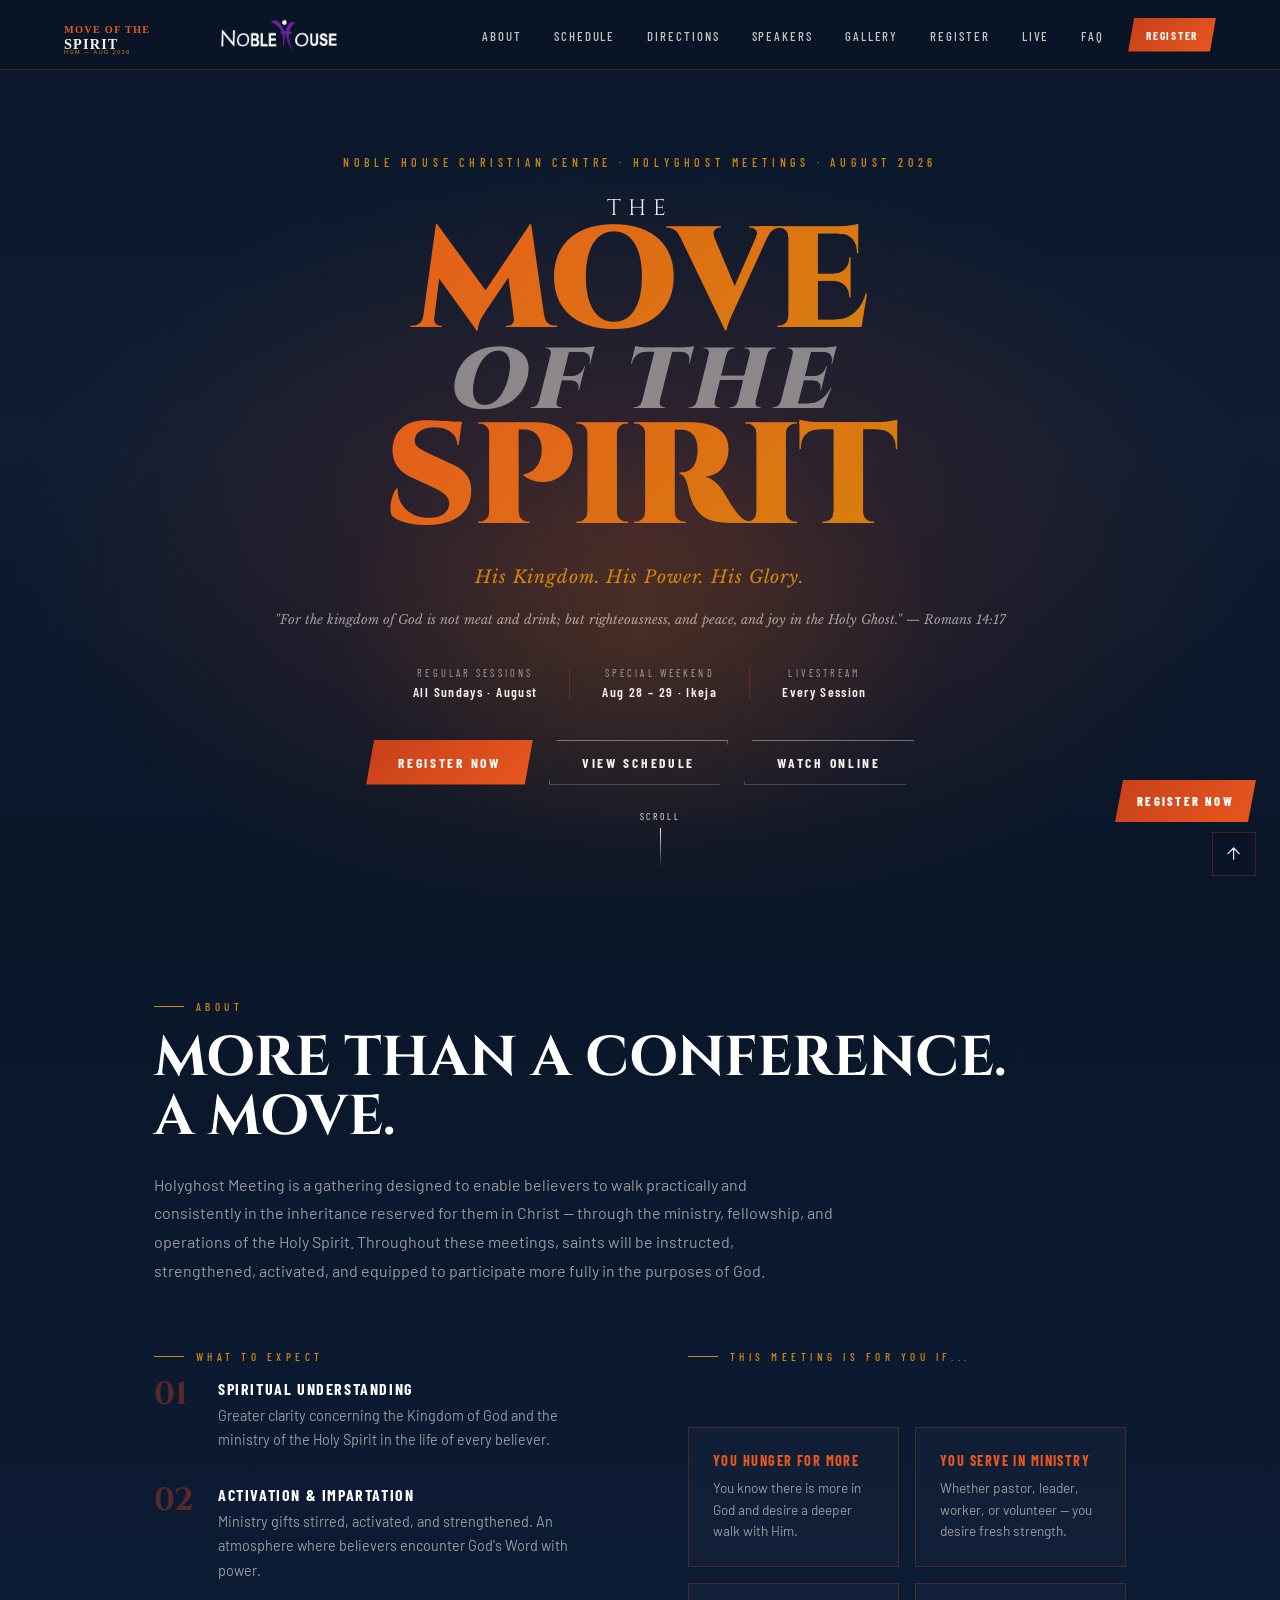
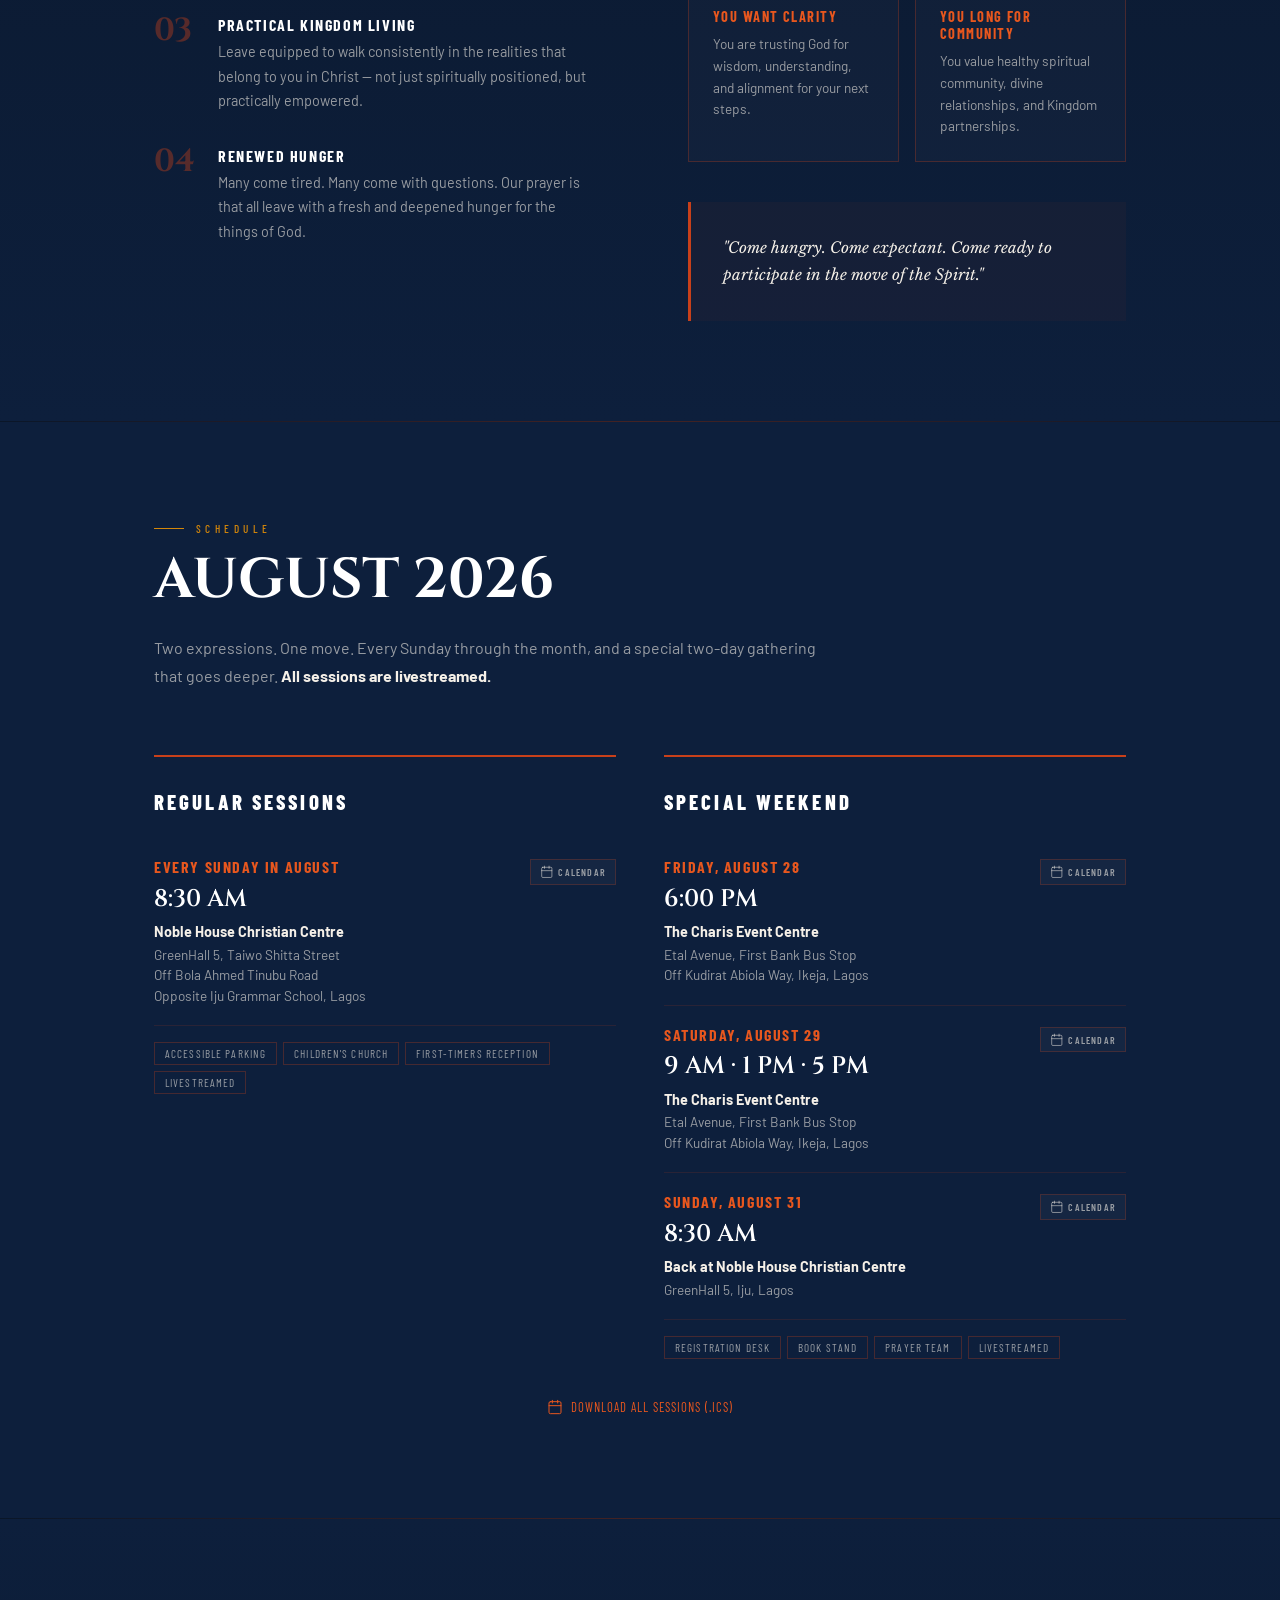
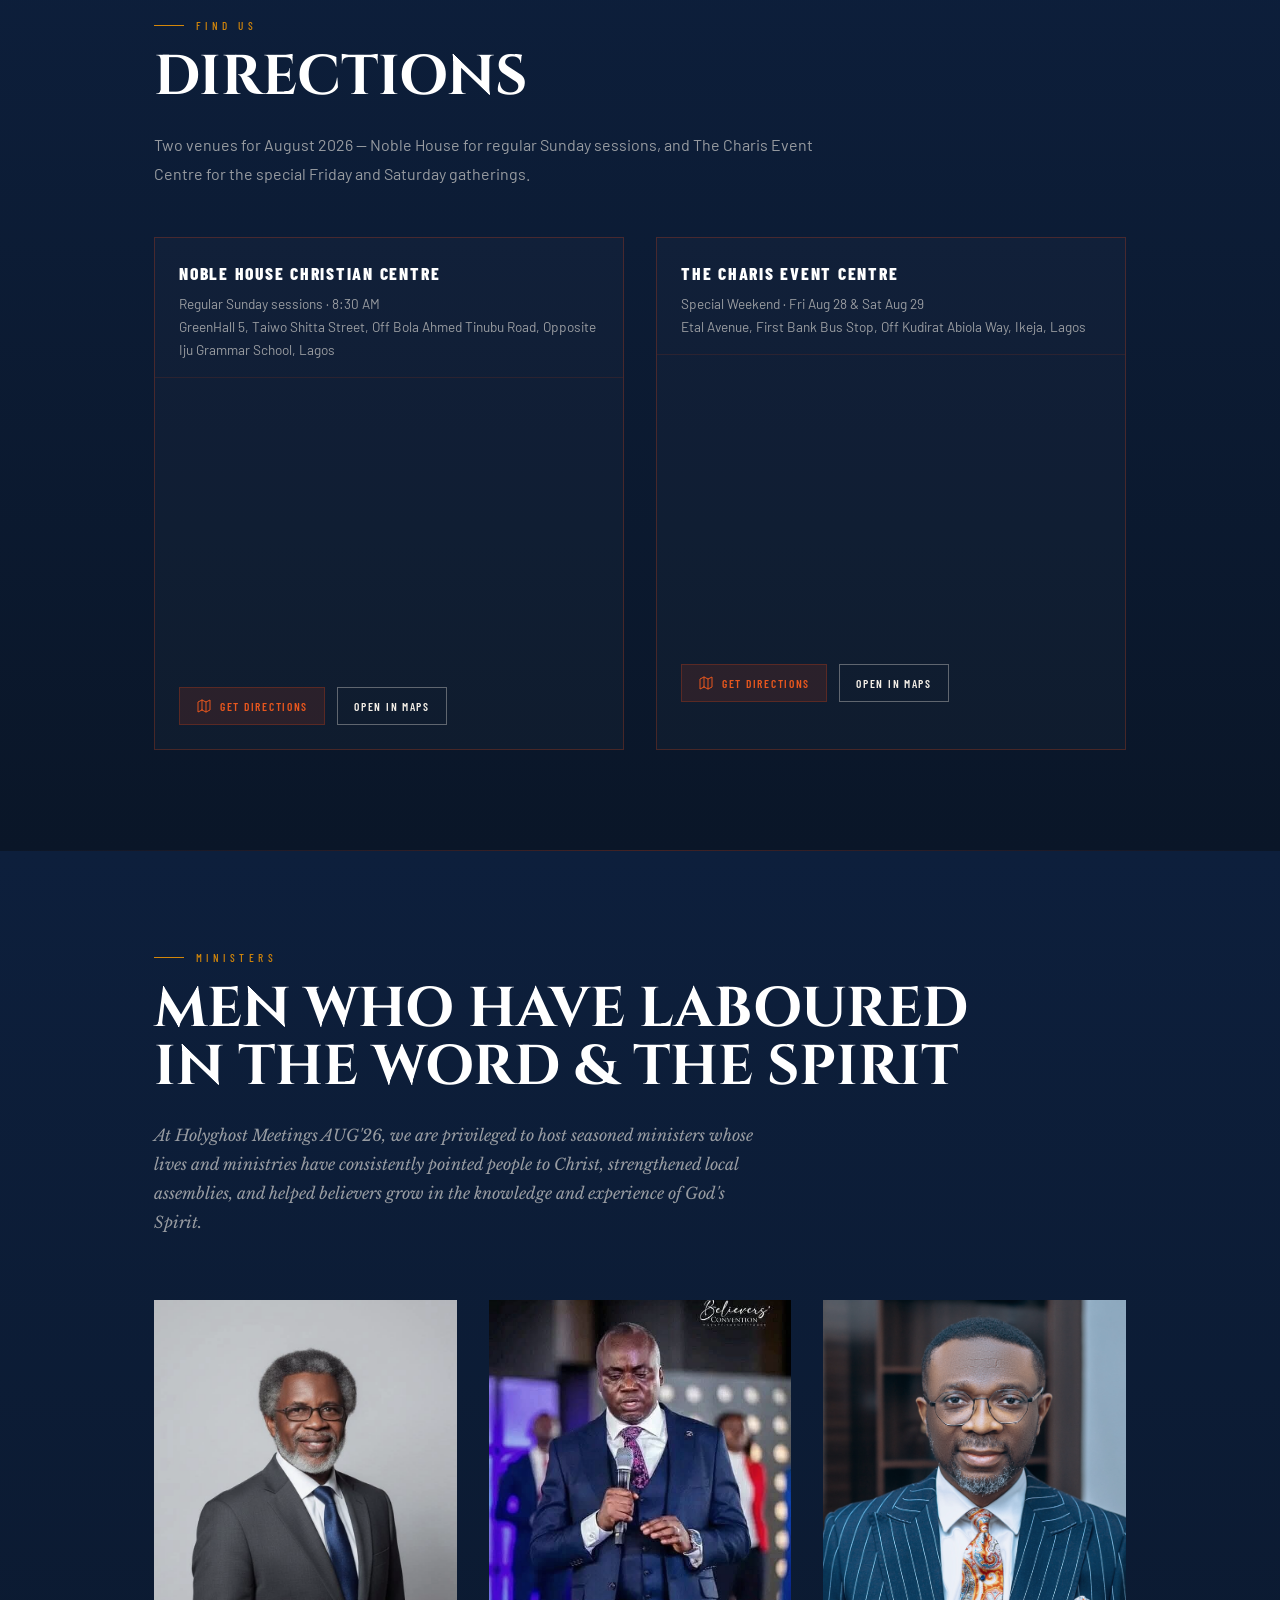
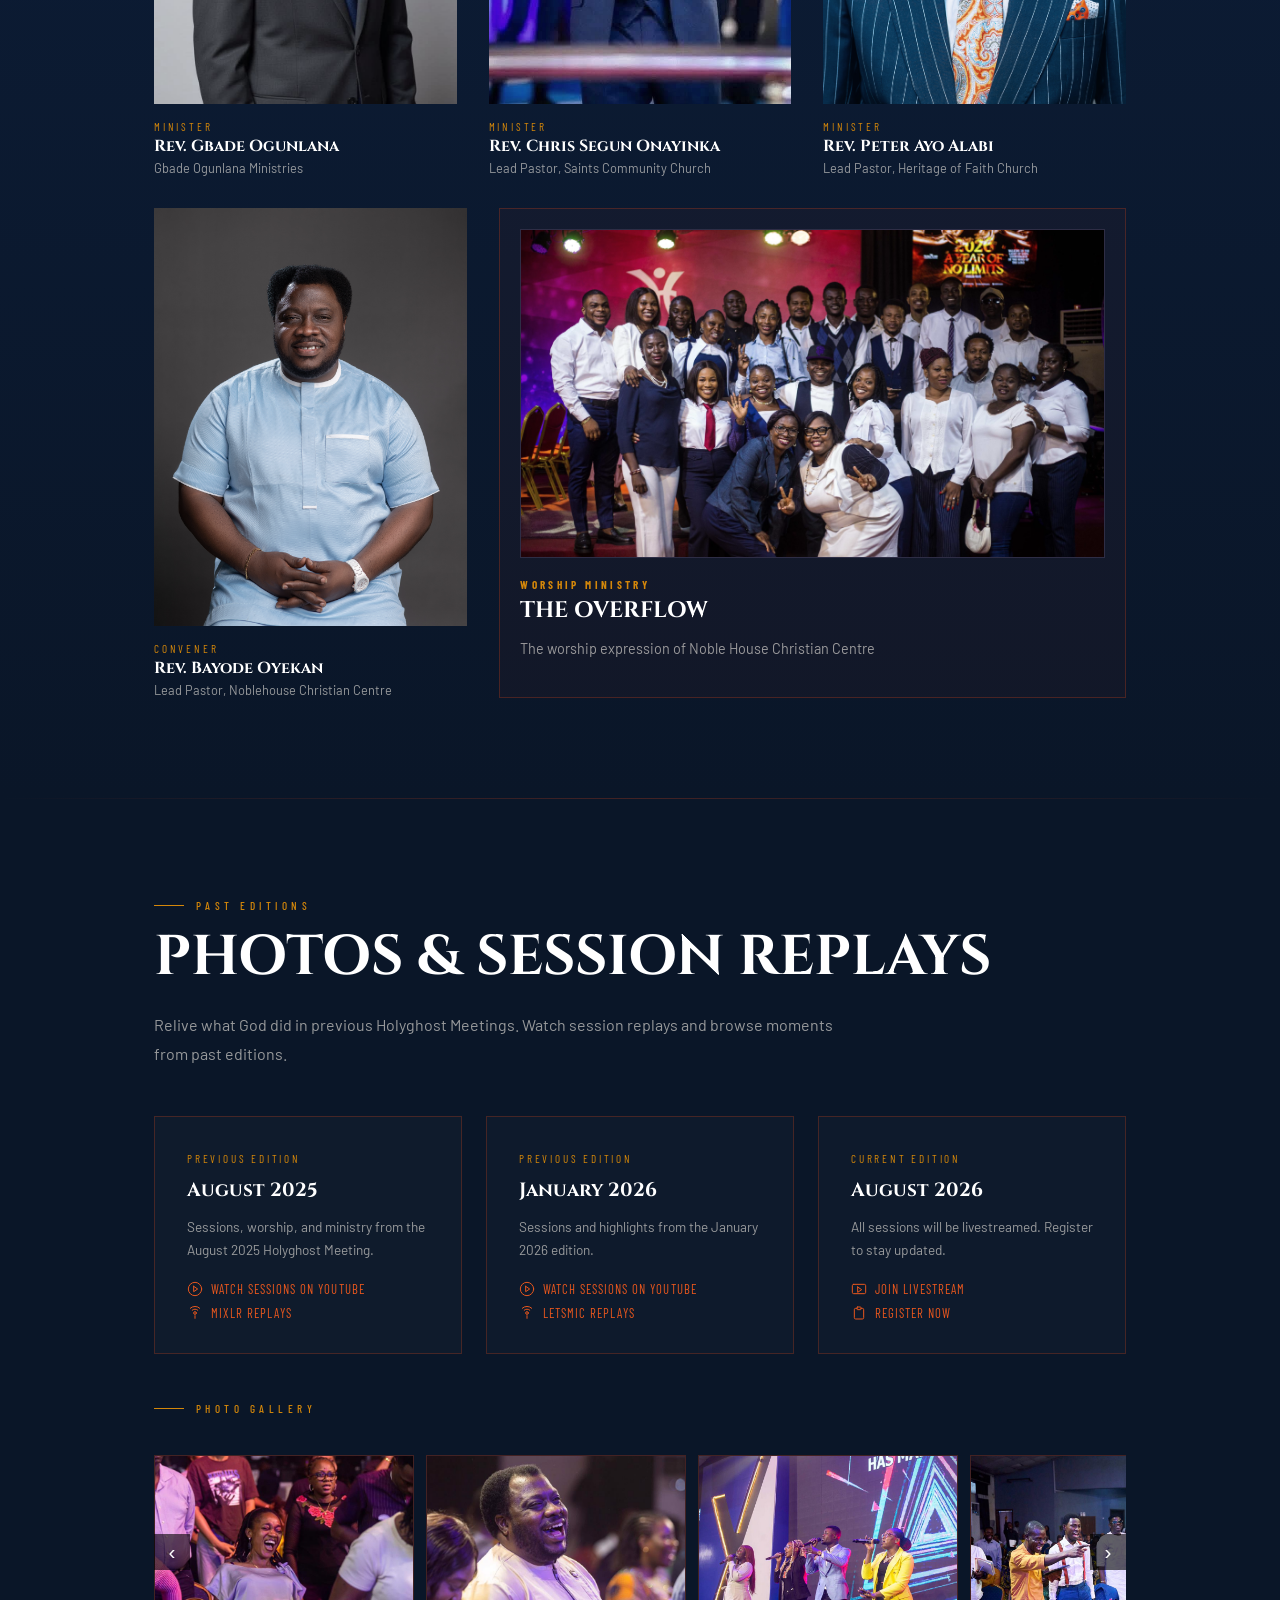
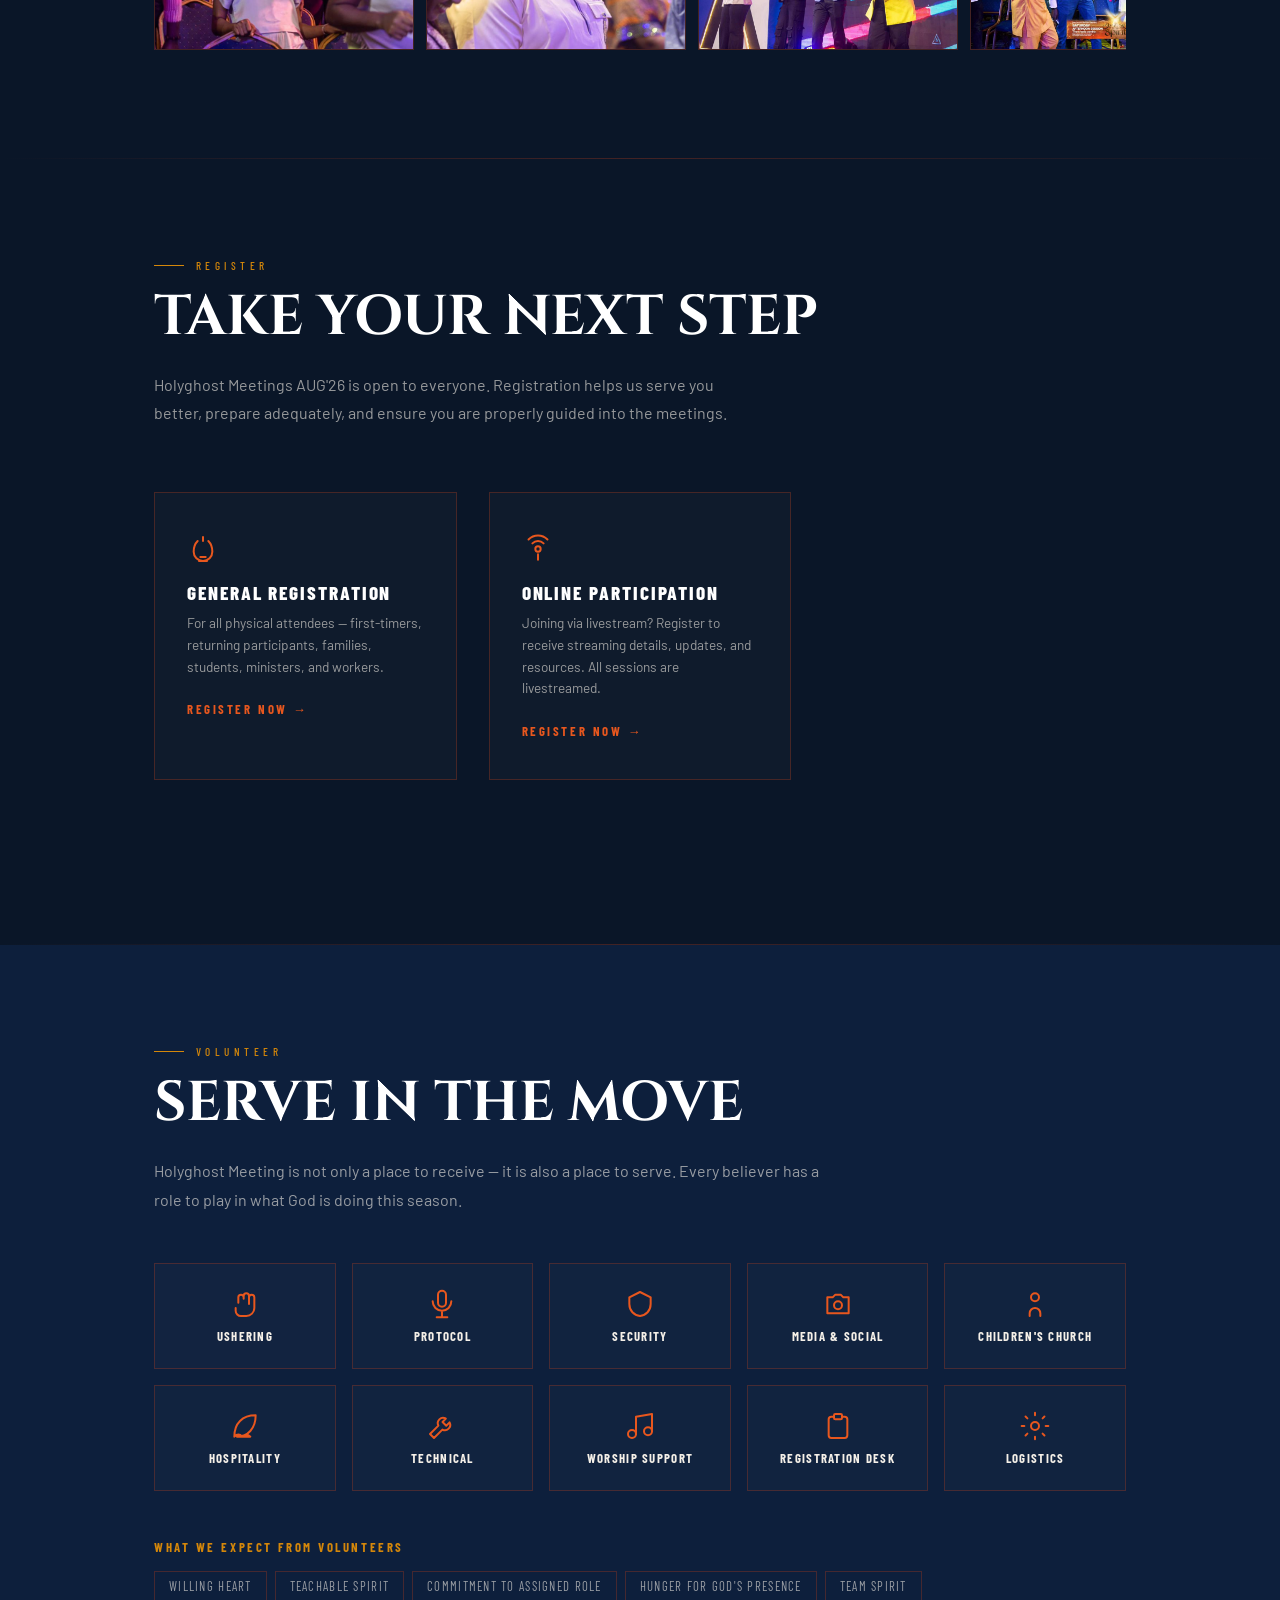
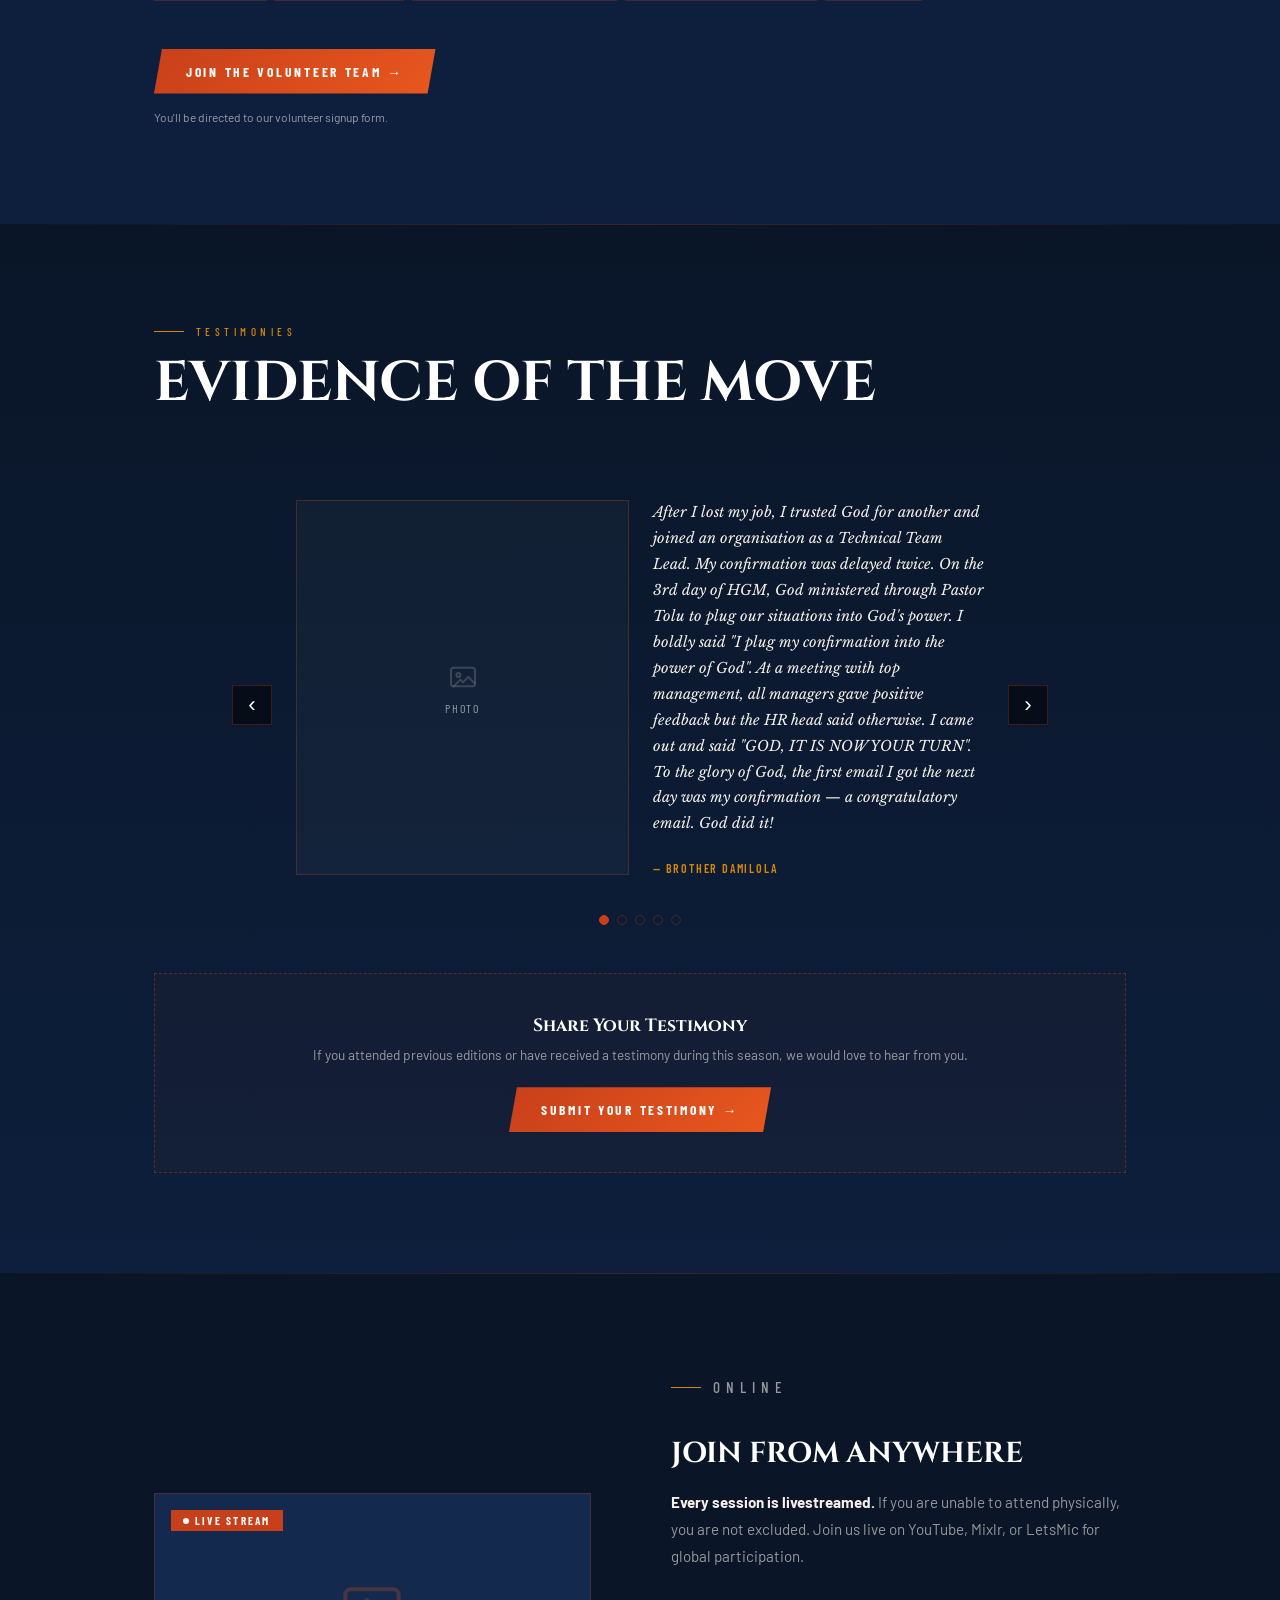
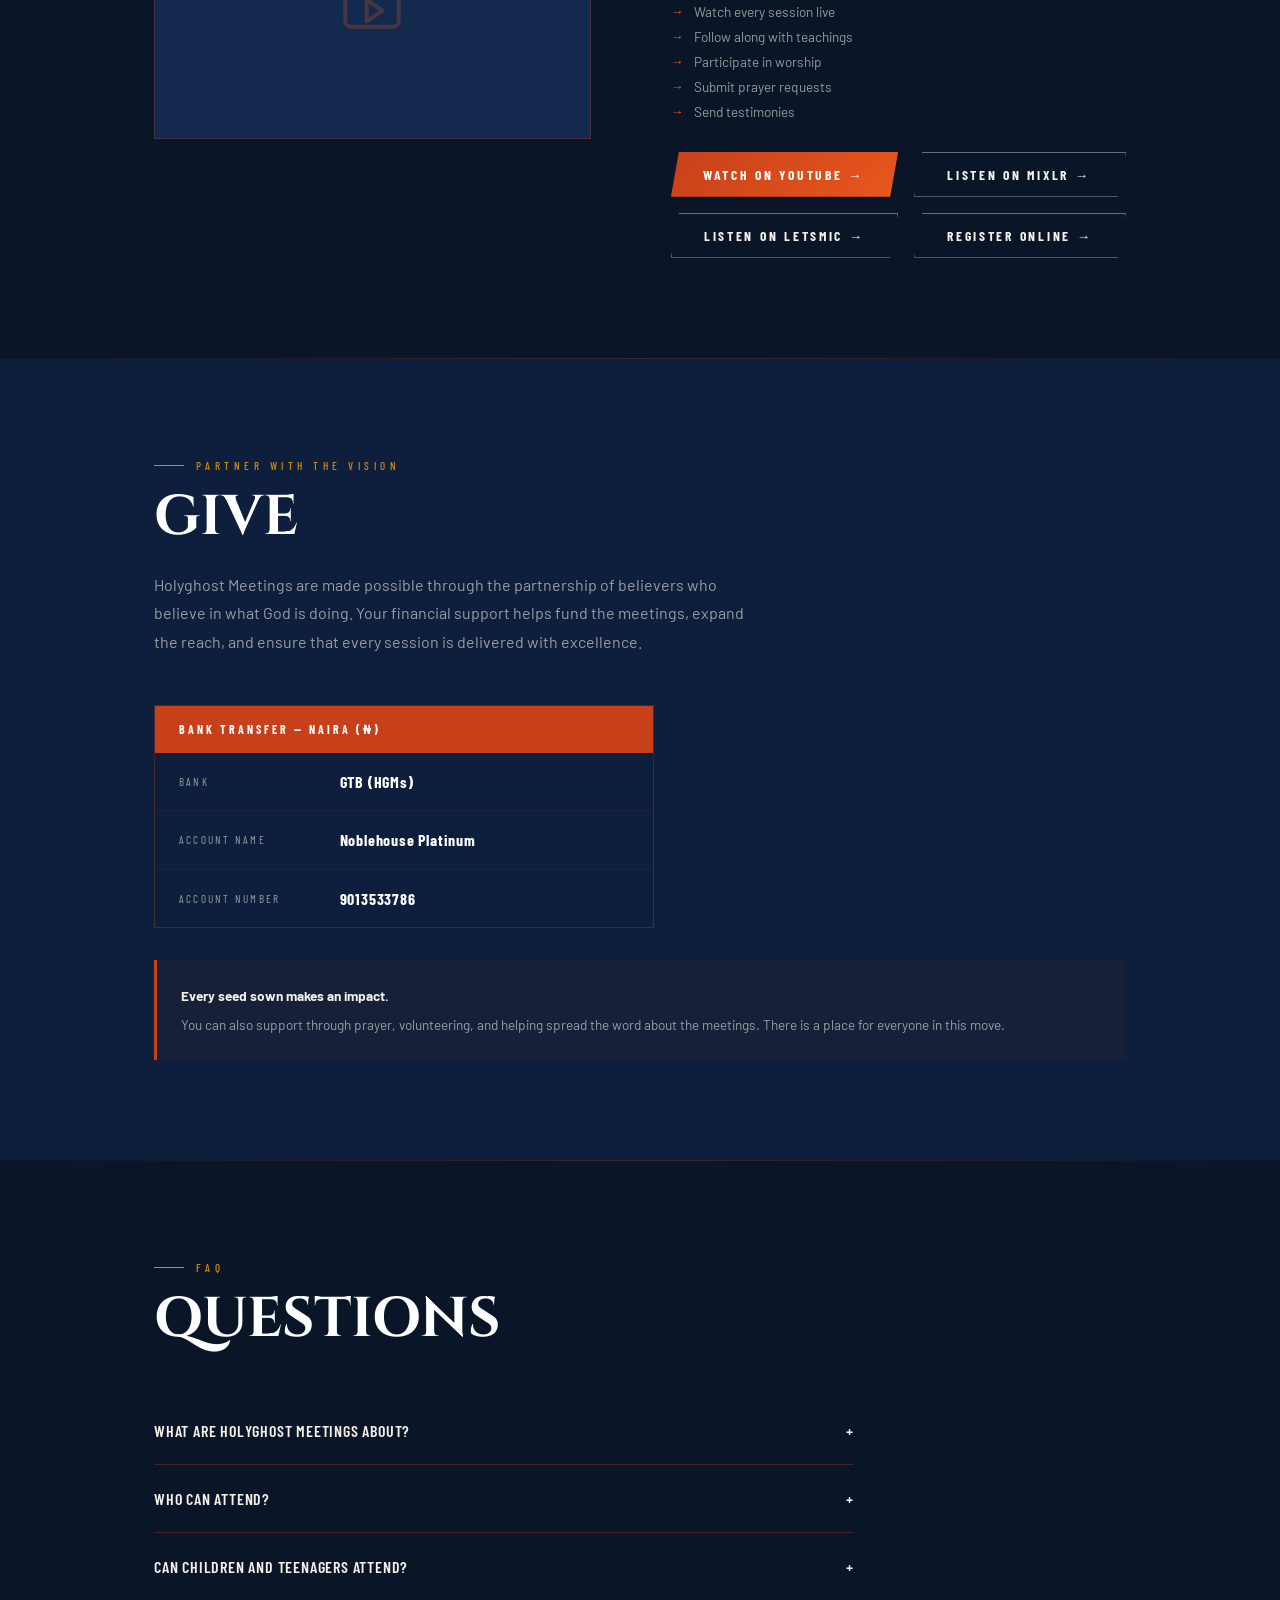
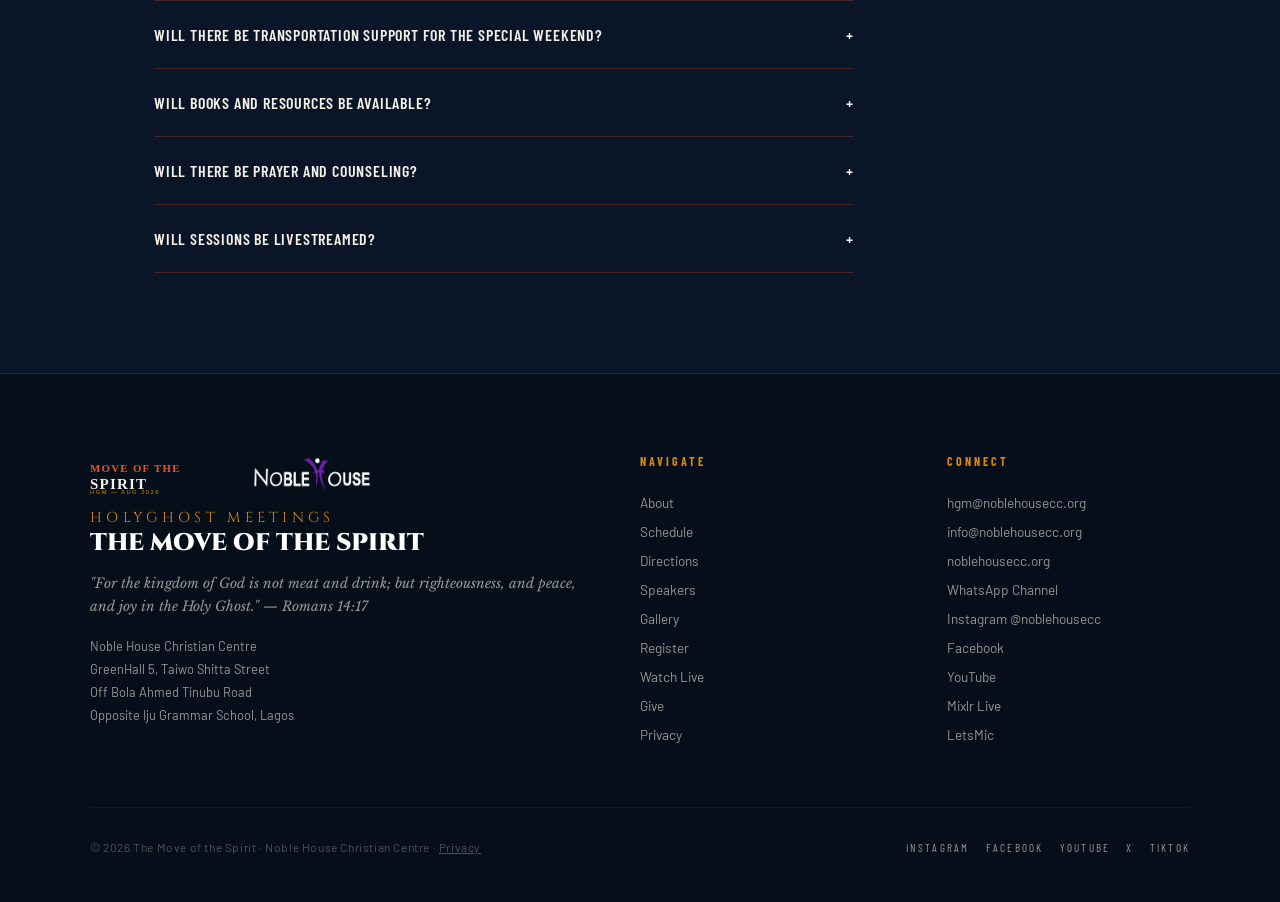
==== commit d15593d7: "fix: lightbox hidden on load" ====
--- a/index.html
+++ b/index.html
@@ -440,7 +440,7 @@
   </div>
 </section>
 
-<div id="lightbox" class="lightbox" hidden>
+<div id="lightbox" class="lightbox">
   <button class="lightbox-close" id="lightboxClose" aria-label="Close">×</button>
   <button class="lightbox-btn lightbox-prev" id="lightboxPrev" aria-label="Previous">‹</button>
   <img class="lightbox-img" id="lightboxImg" src="" alt="">
--- a/assets/css/styles.css
+++ b/assets/css/styles.css
@@ -2173,9 +2173,13 @@
     inset: 0;
     z-index: 9999;
     background: rgba(0,0,0,0.92);
-    display: flex;
+    display: none;
     align-items: center;
     justify-content: center;
+  }
+
+  .lightbox.open {
+    display: flex;
   }
 
   .lightbox-img {
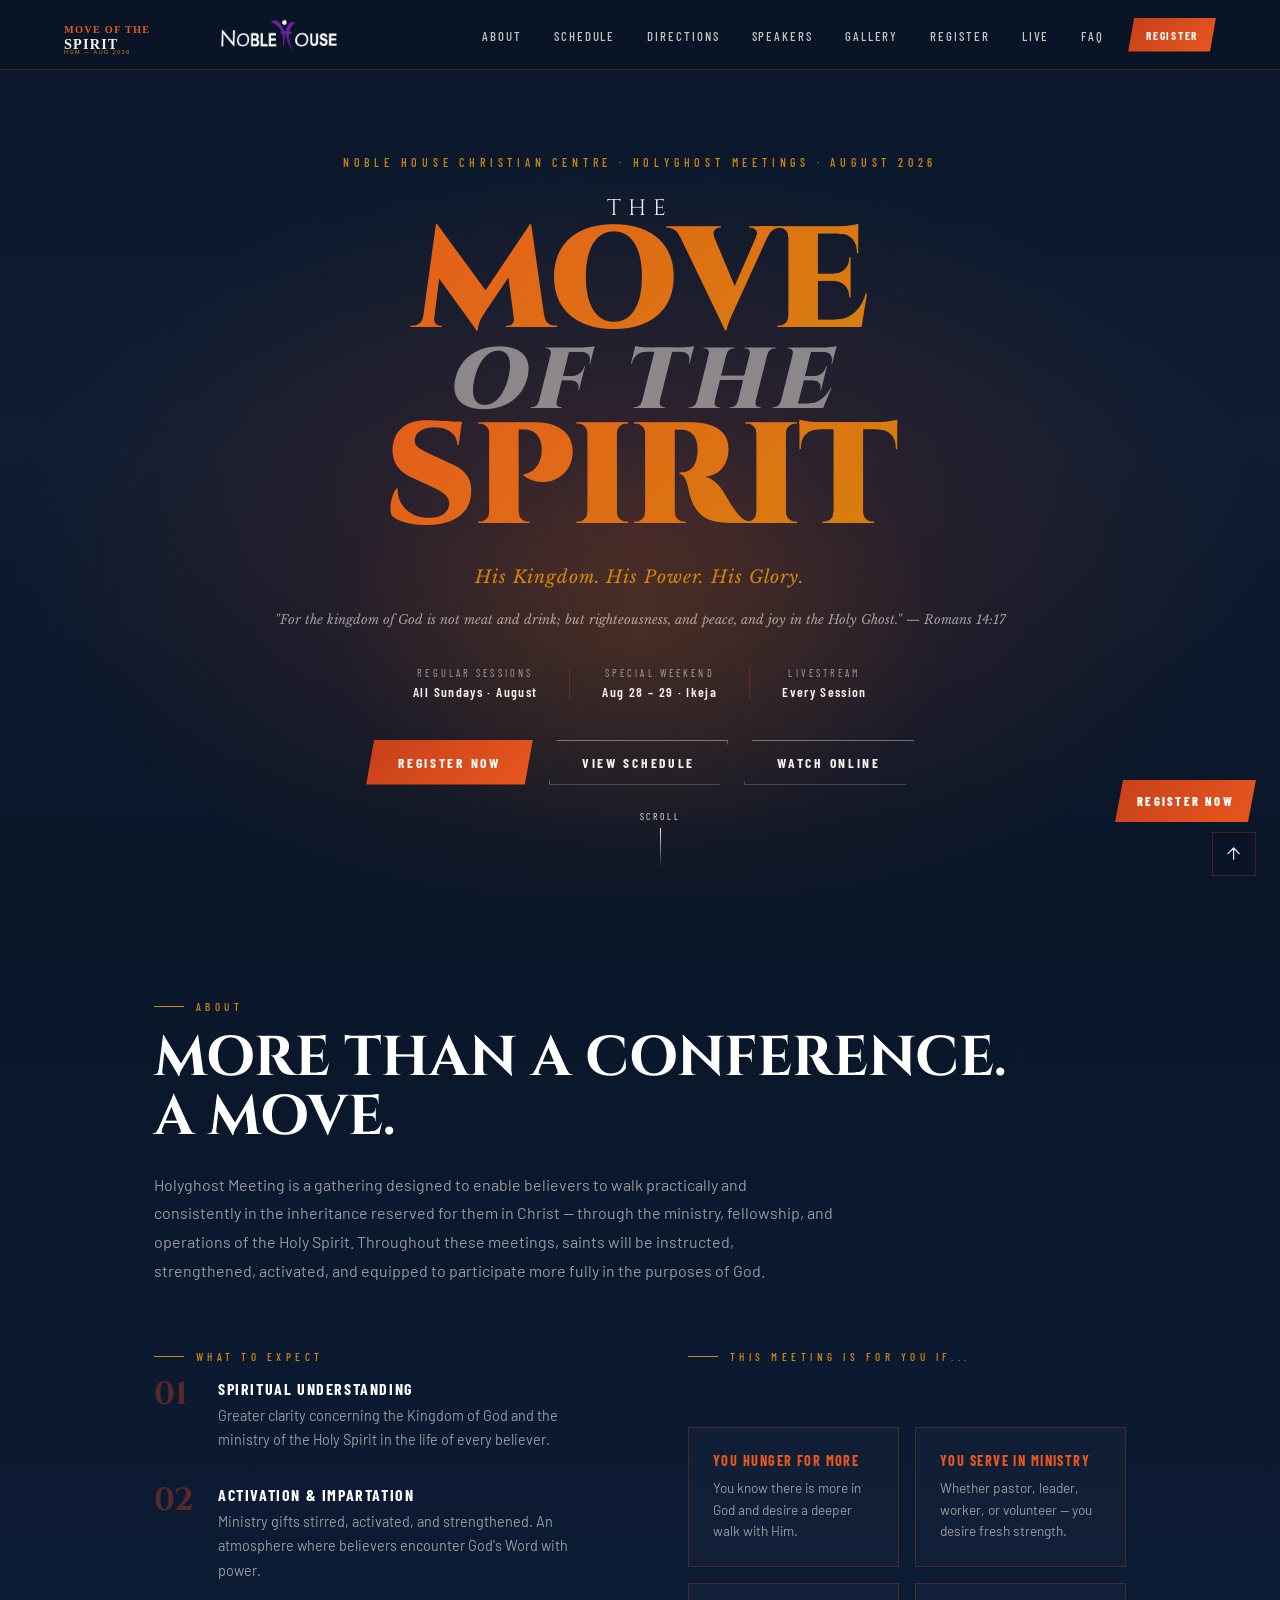
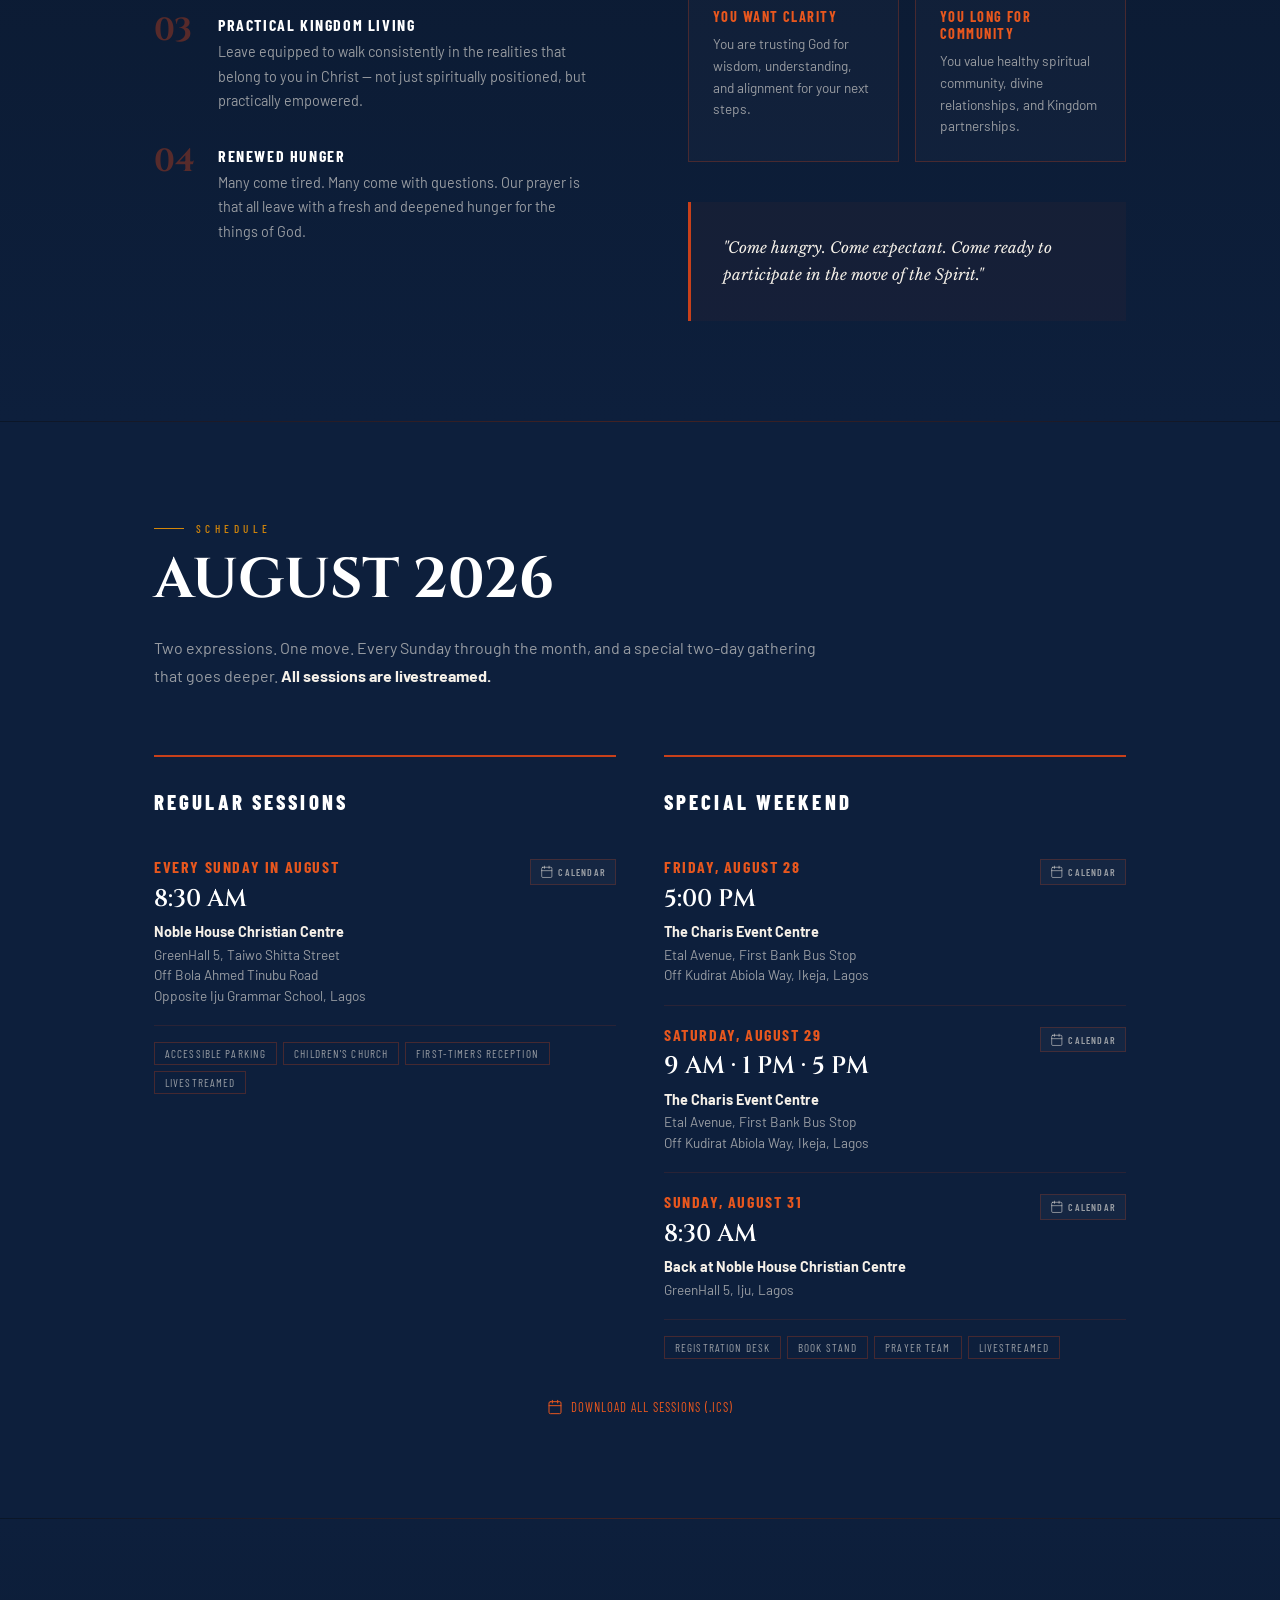
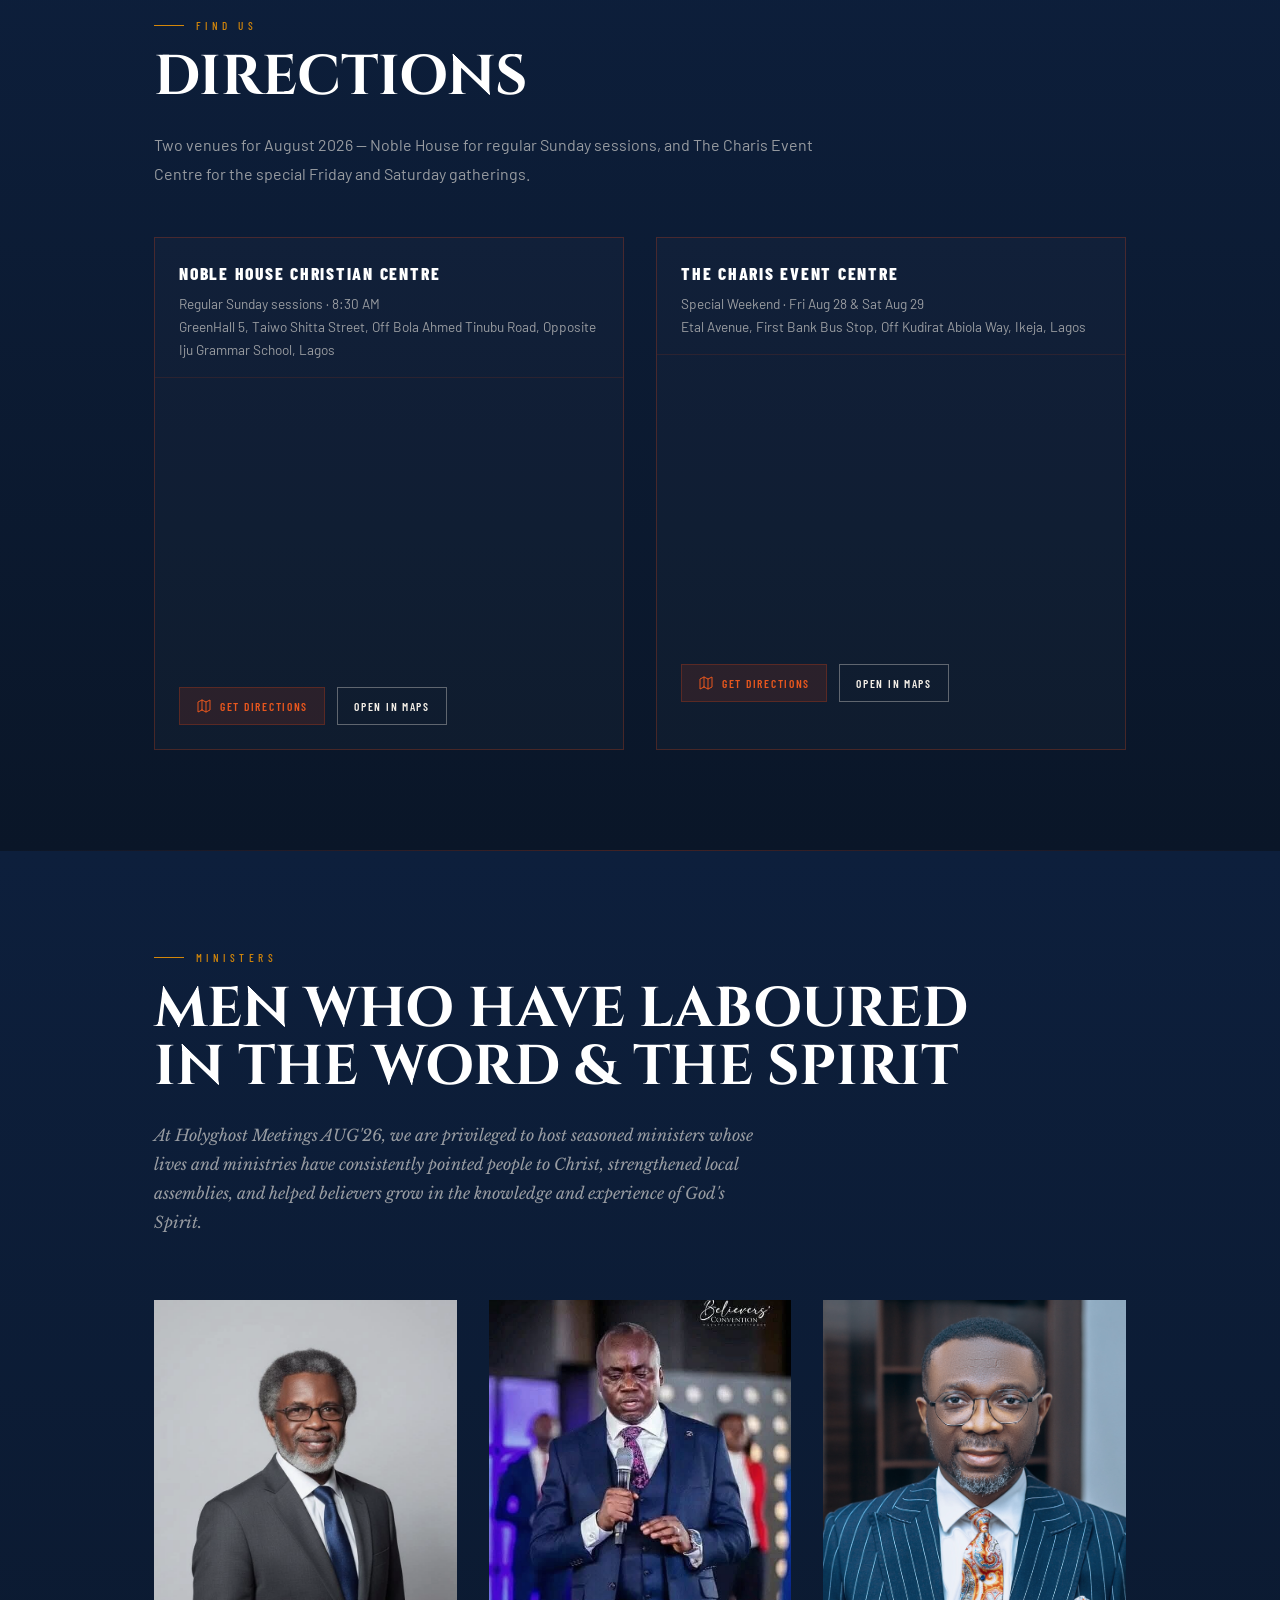
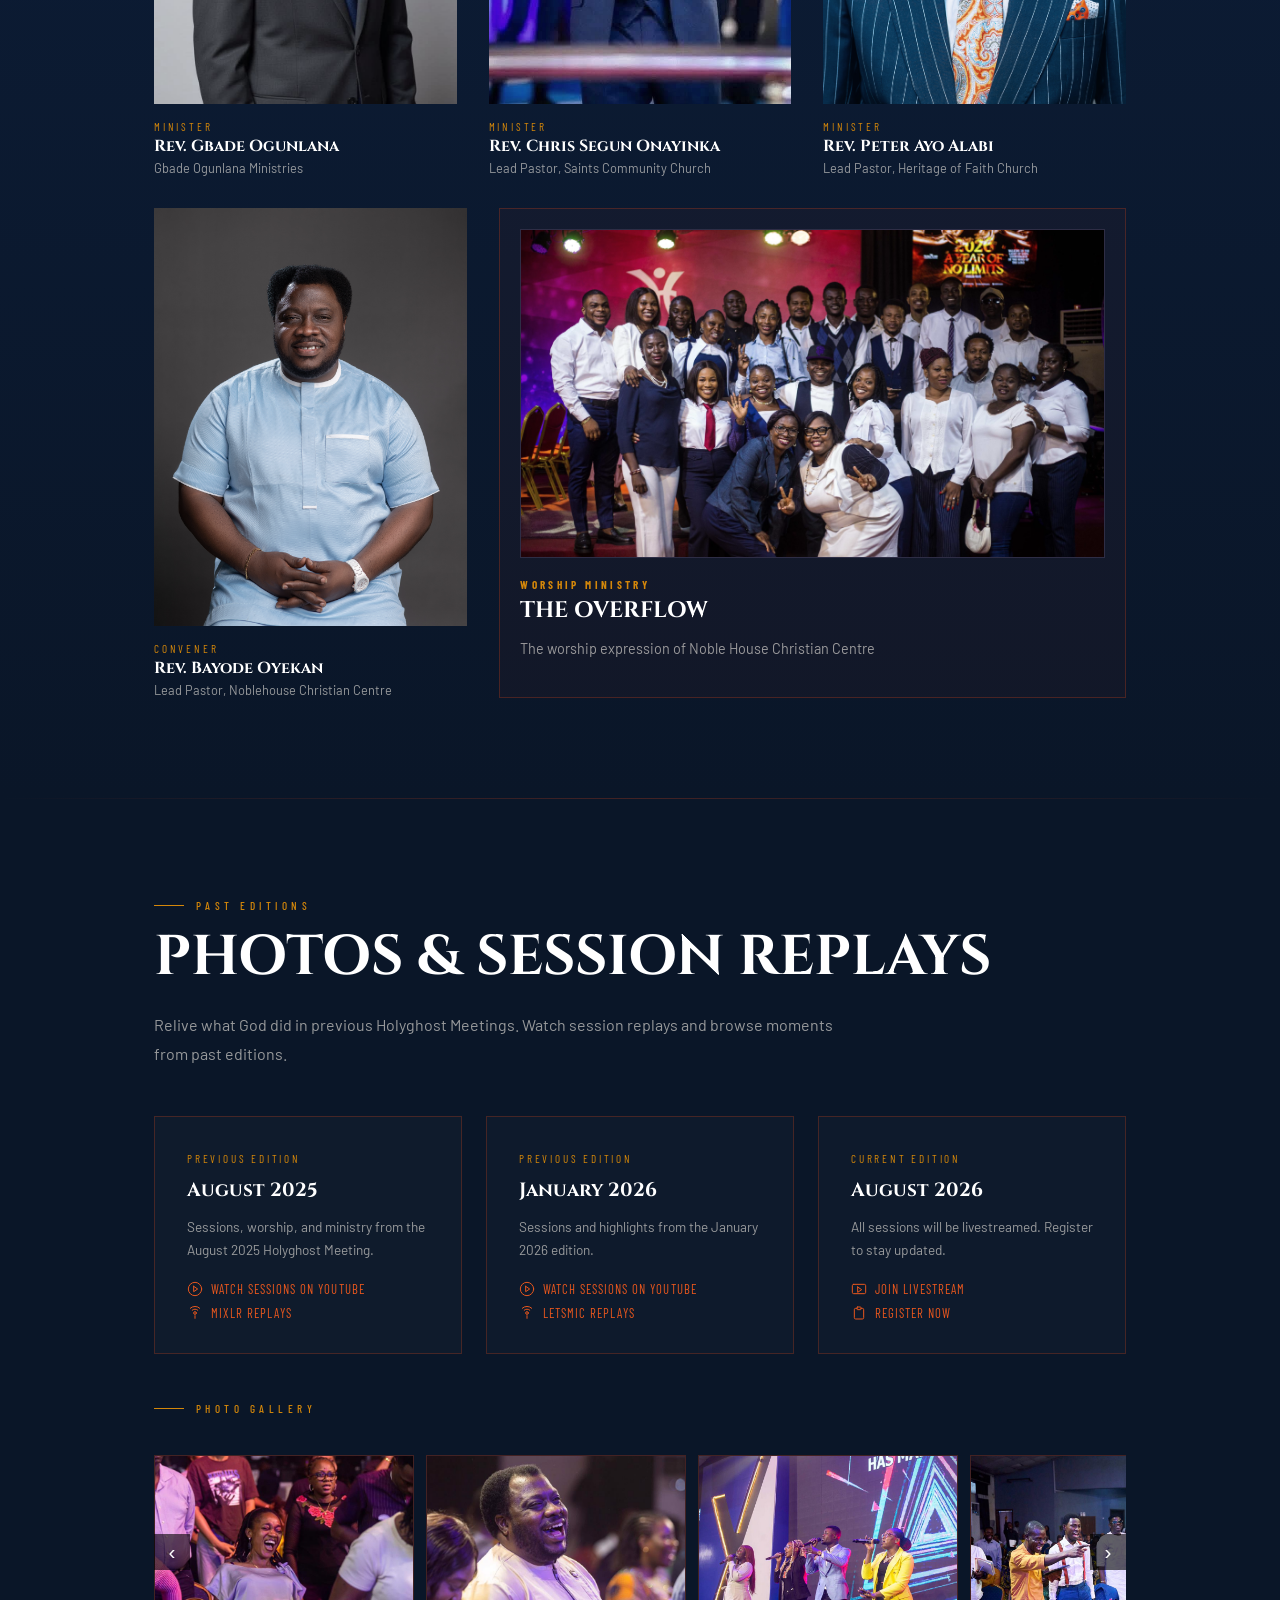
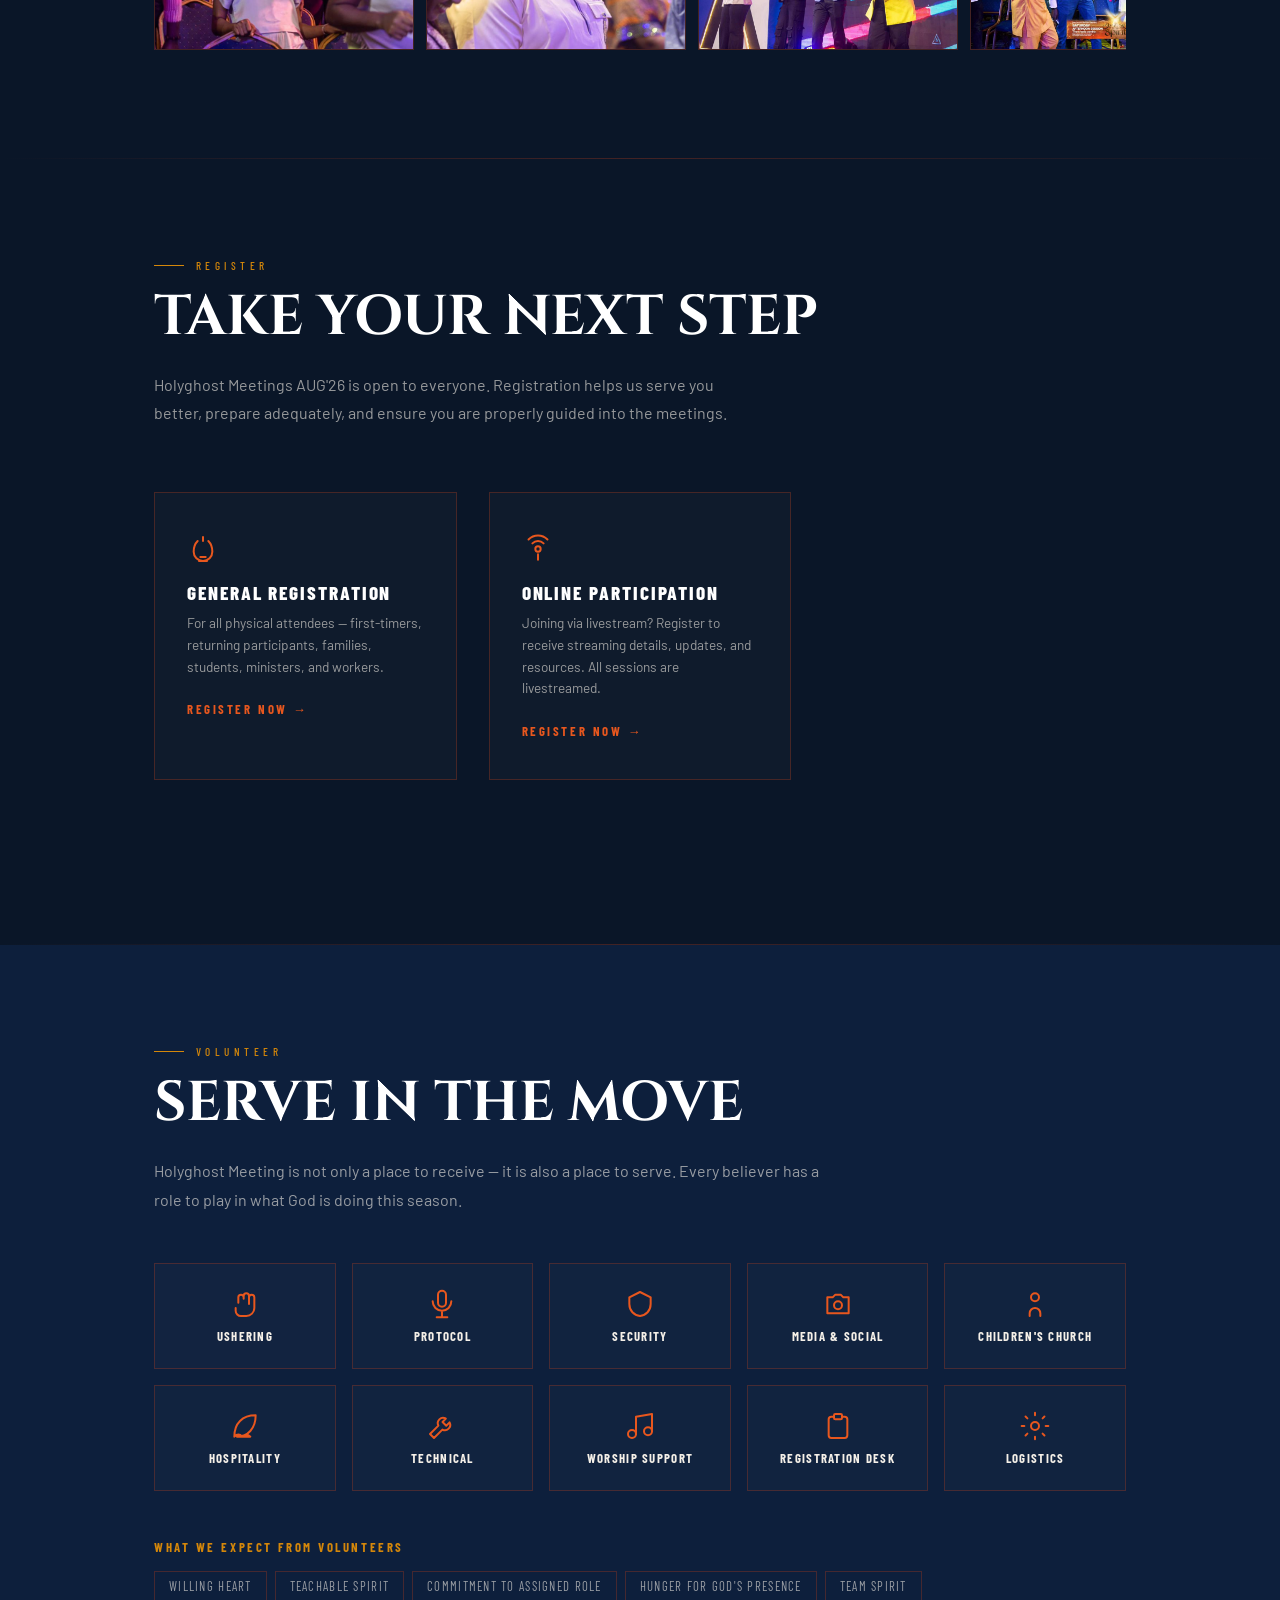
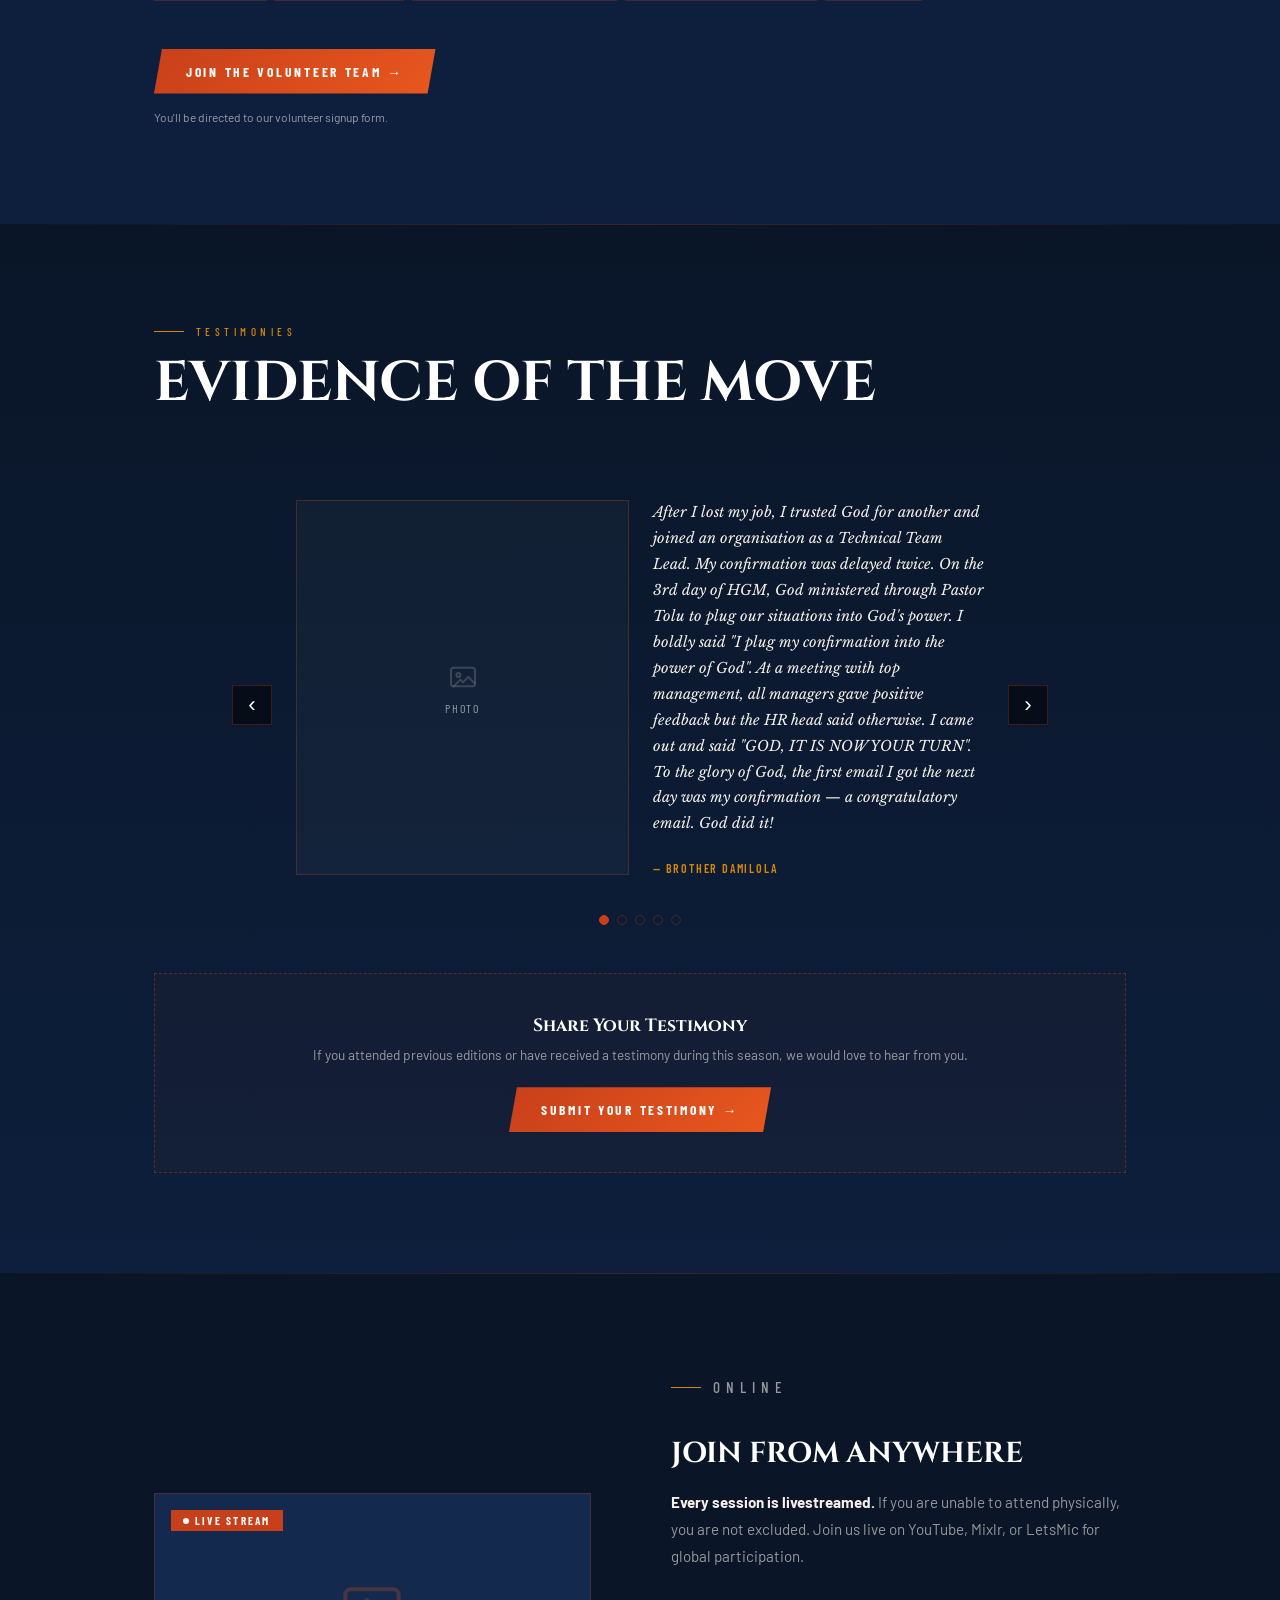
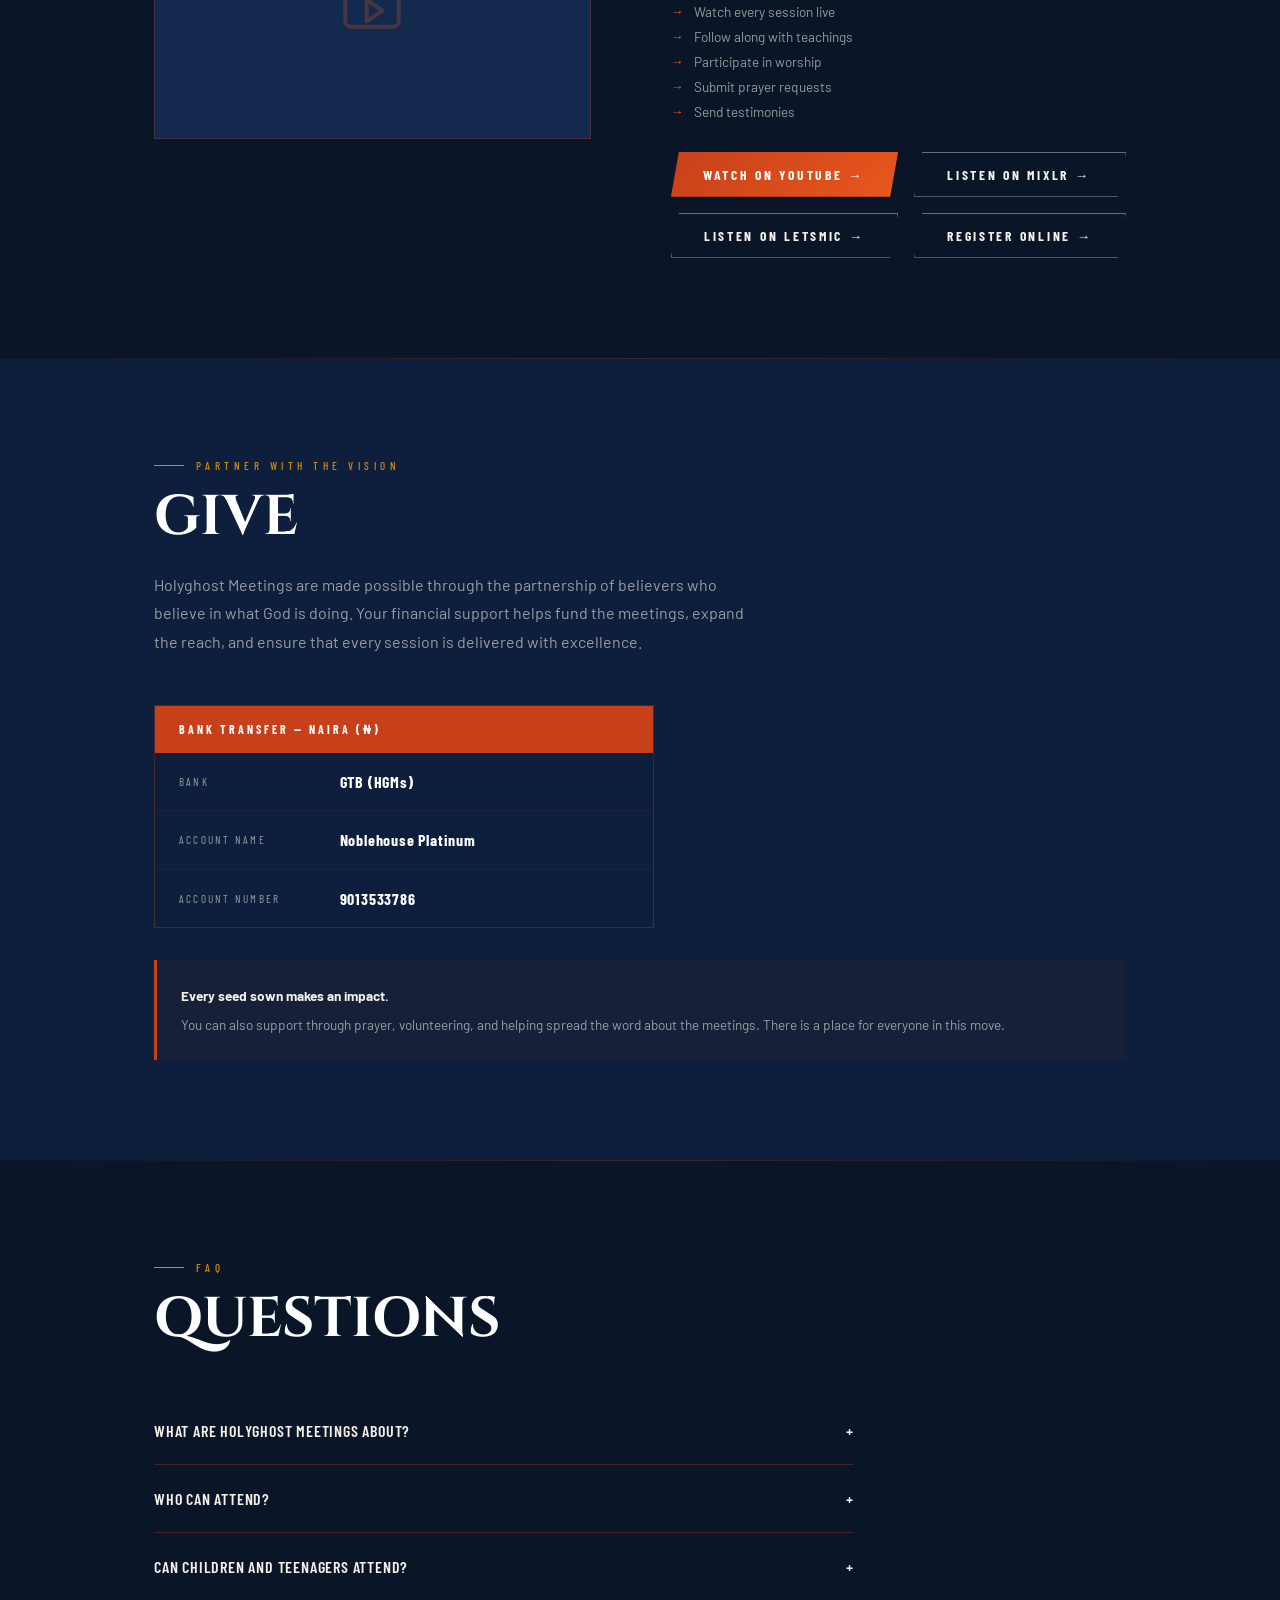
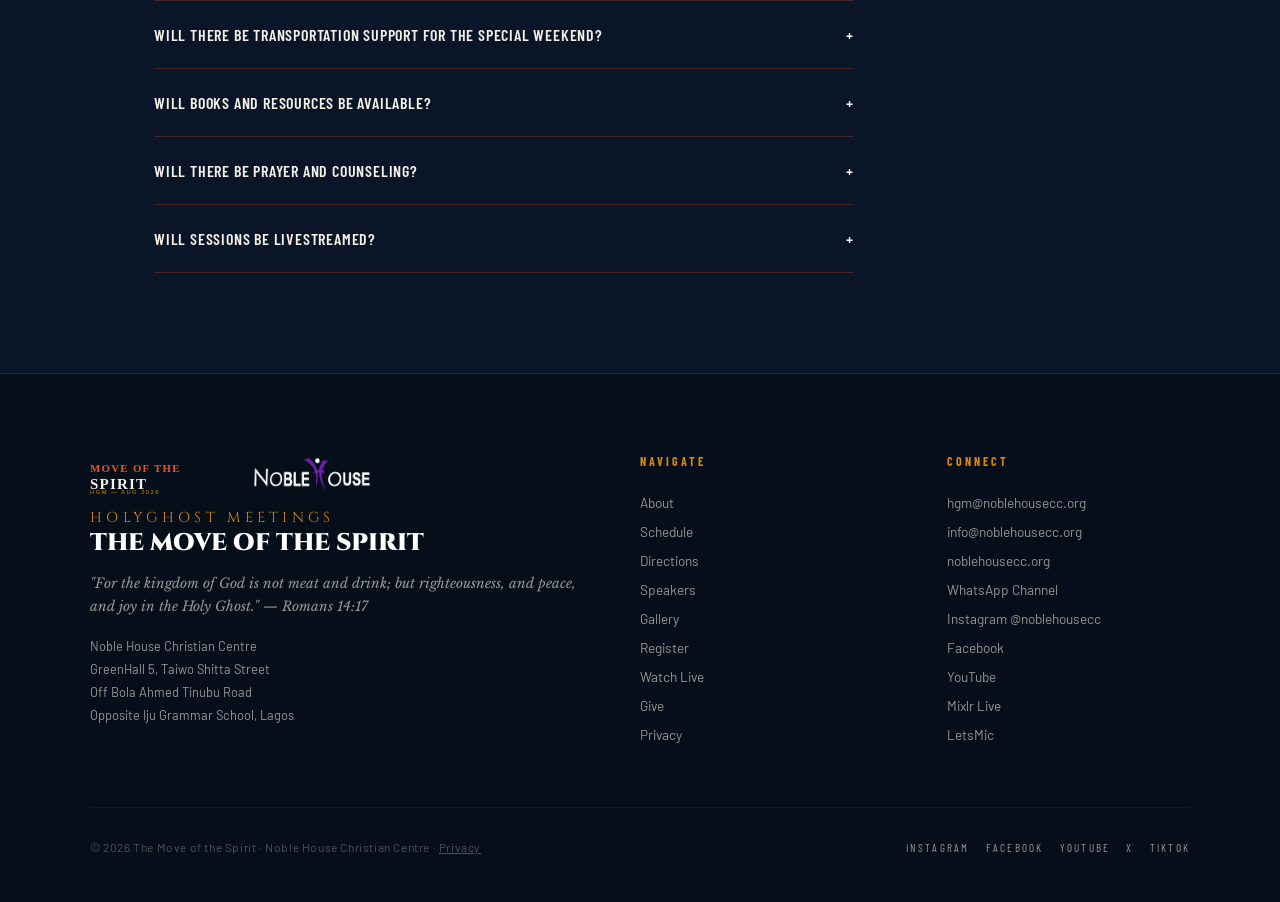
==== commit 4e526f0d: "Date change" ====
--- a/index.html
+++ b/index.html
@@ -209,7 +209,7 @@
         <div class="schedule-session">
           <div class="session-main">
             <span class="session-day">Friday, August 28</span>
-            <span class="session-time">6:00 PM</span>
+            <span class="session-time">5:00 PM</span>
             <span class="session-venue">
               <strong>The Charis Event Centre</strong>
               Etal Avenue, First Bank Bus Stop<br>Off Kudirat Abiola Way, Ikeja, Lagos
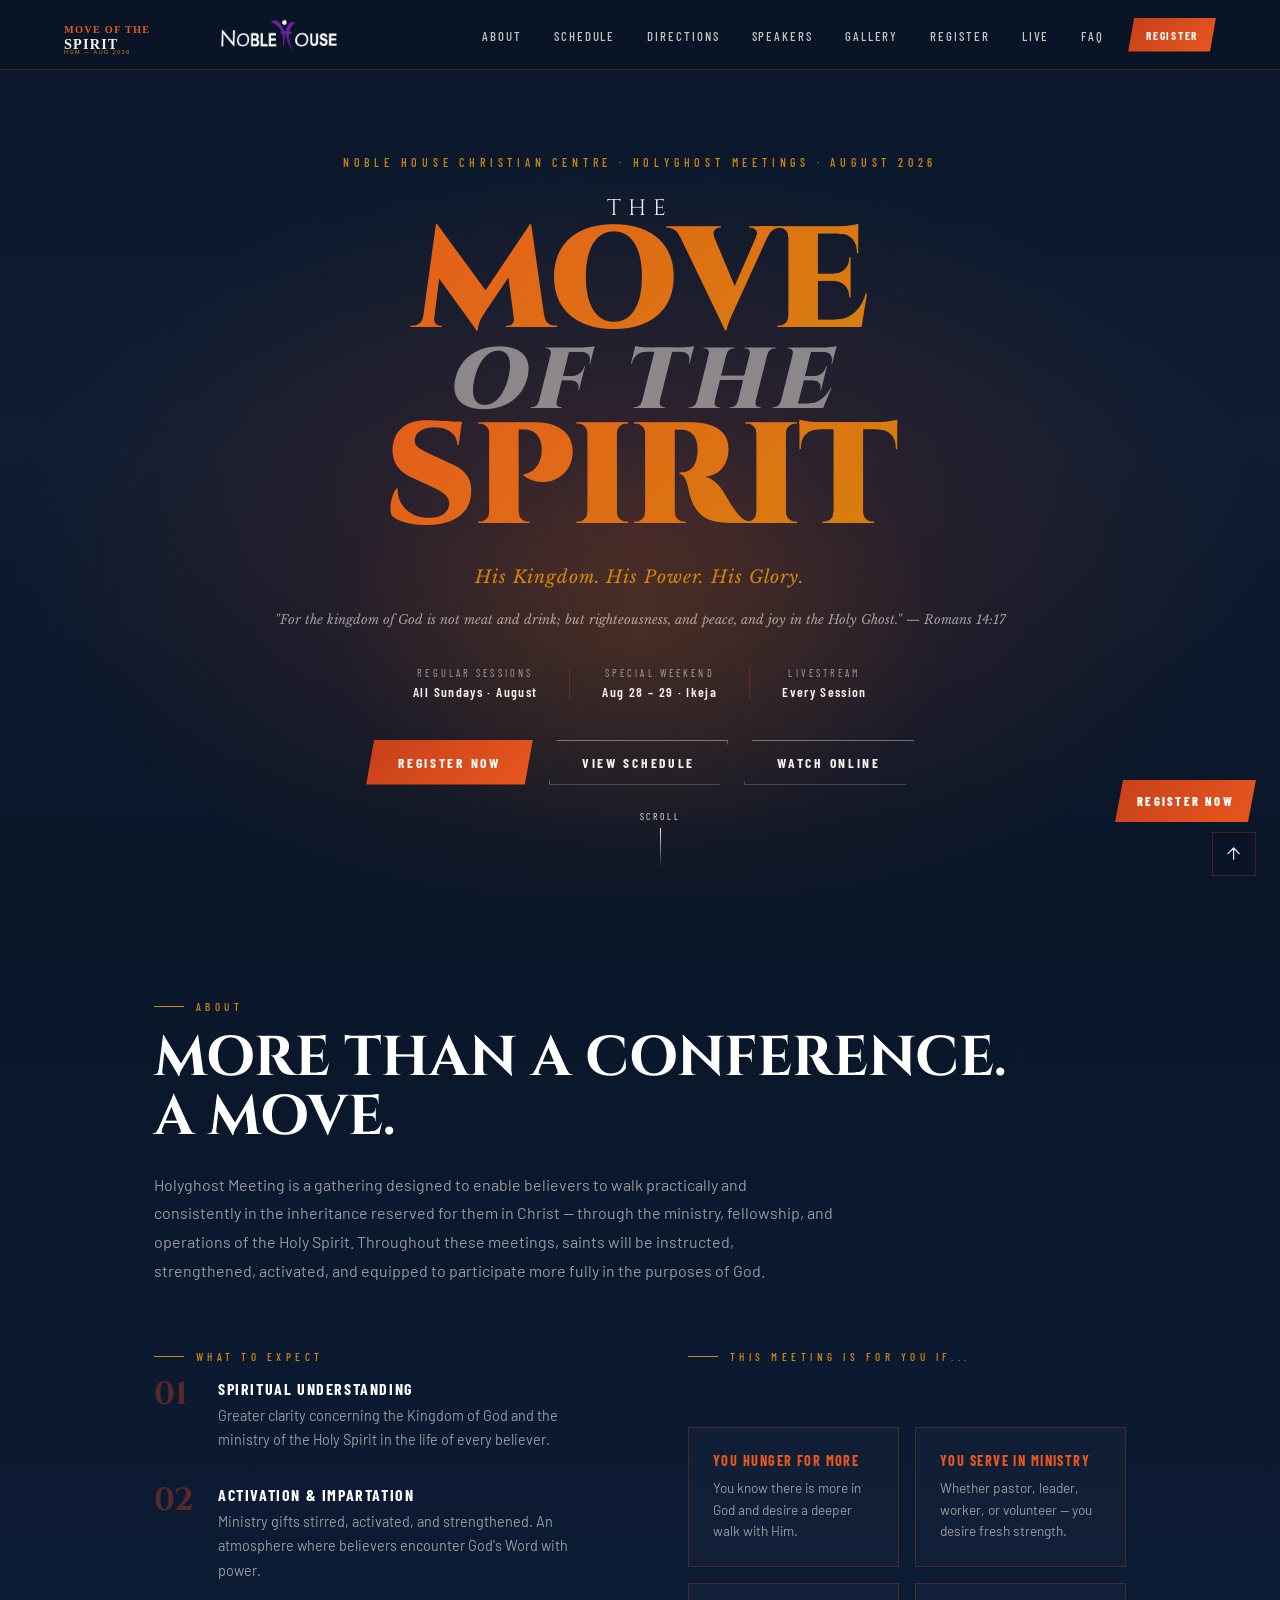
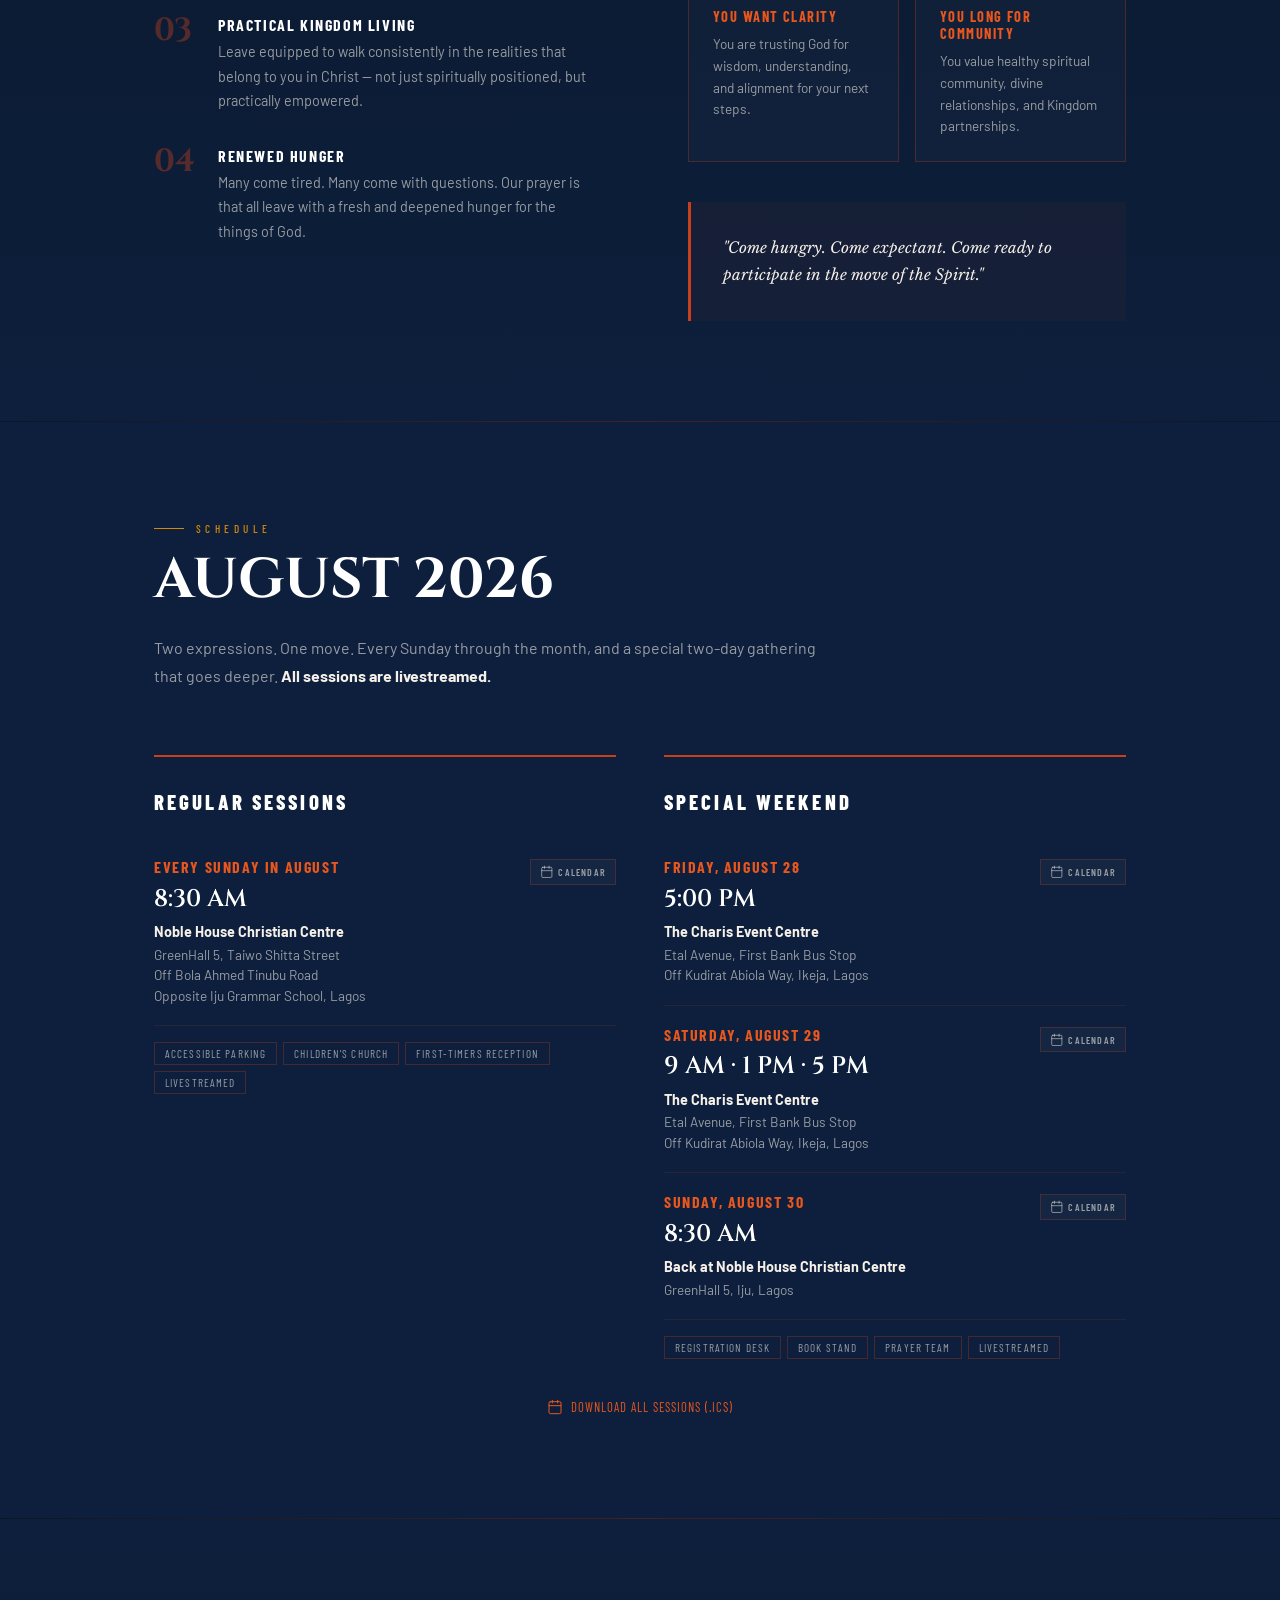
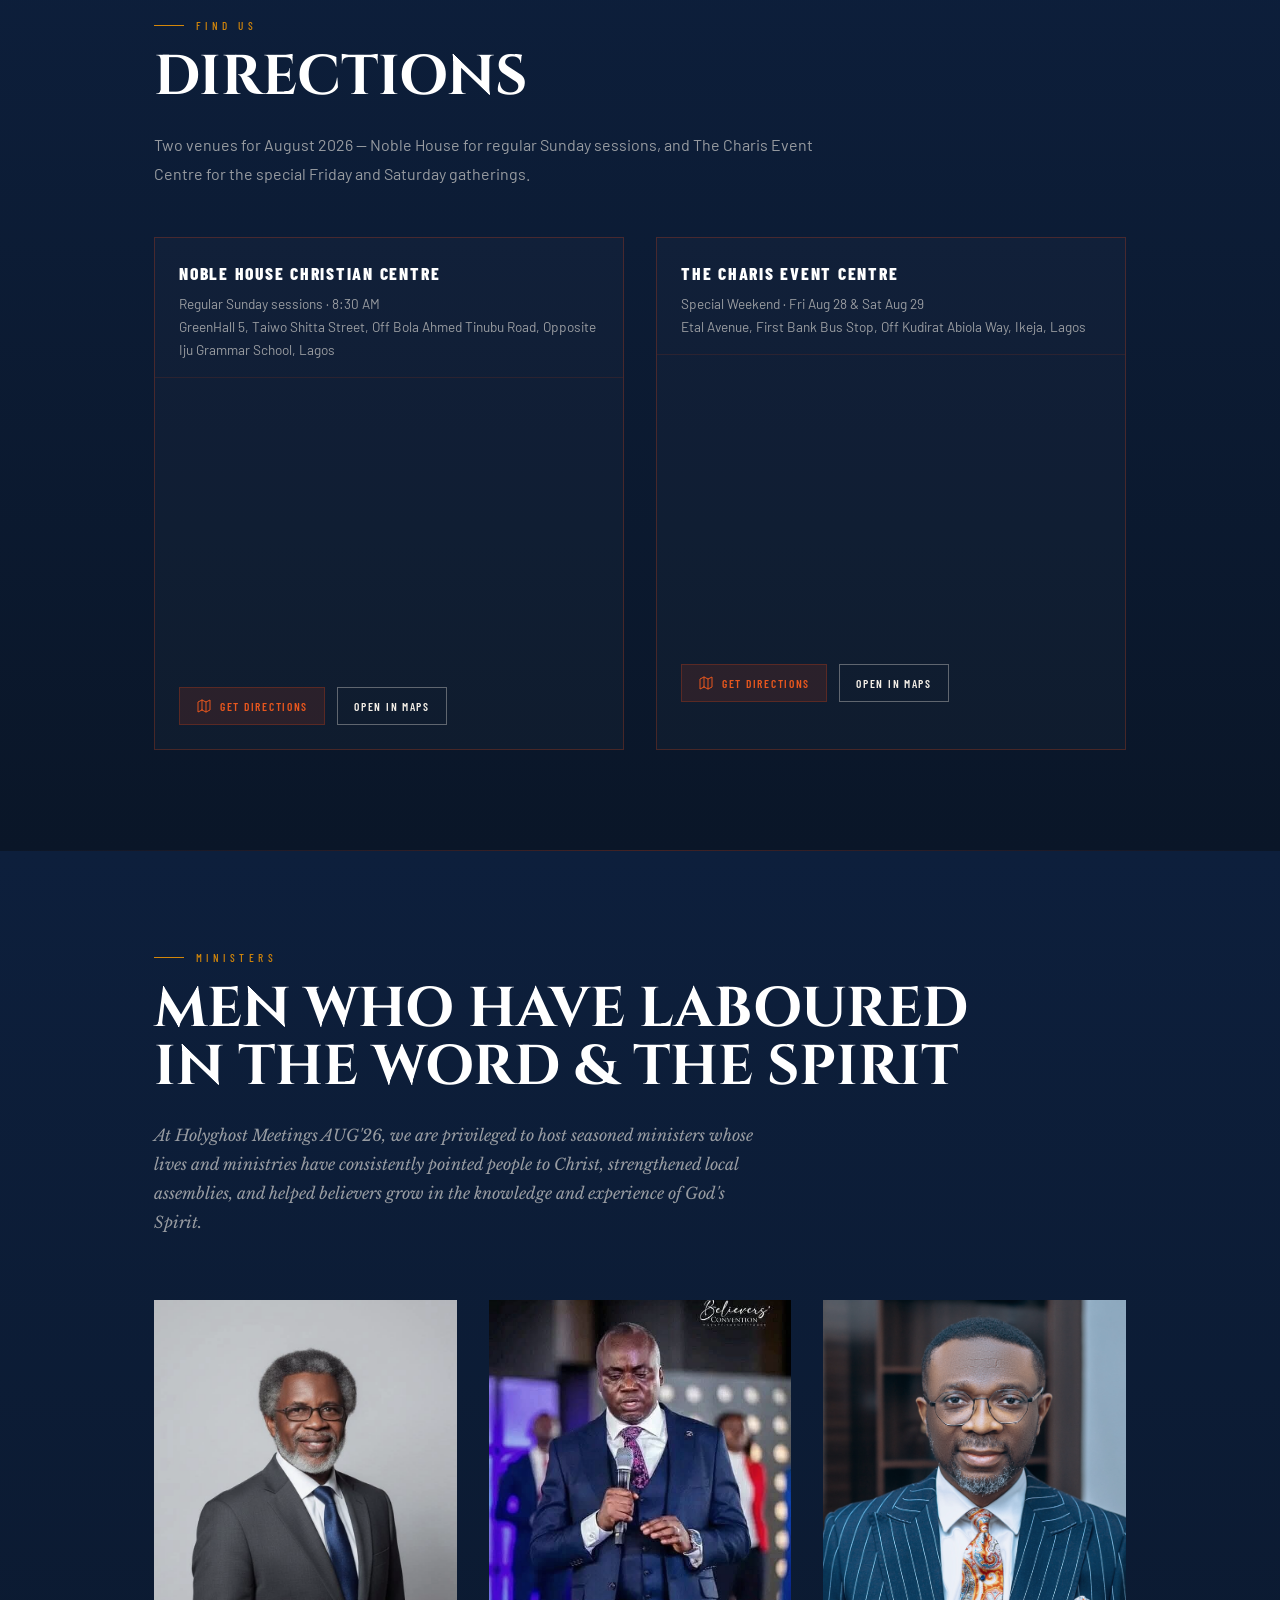
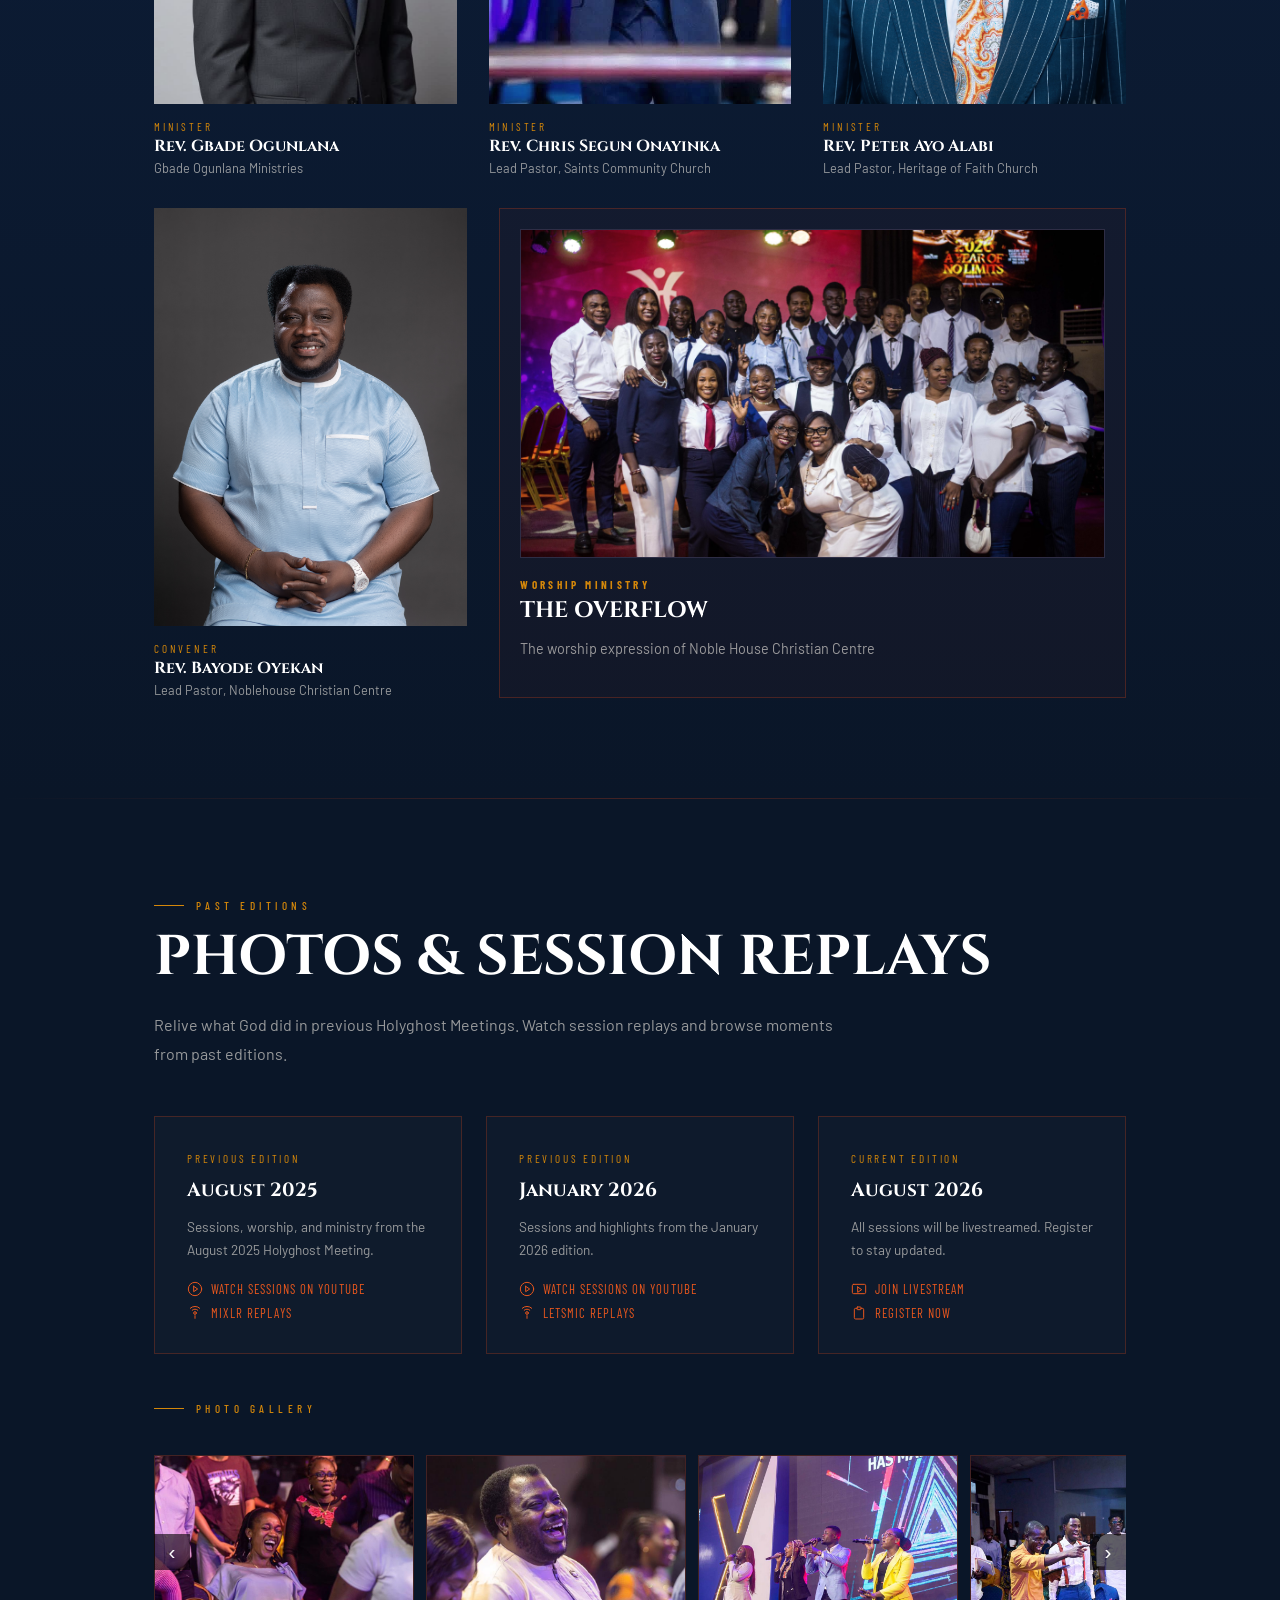
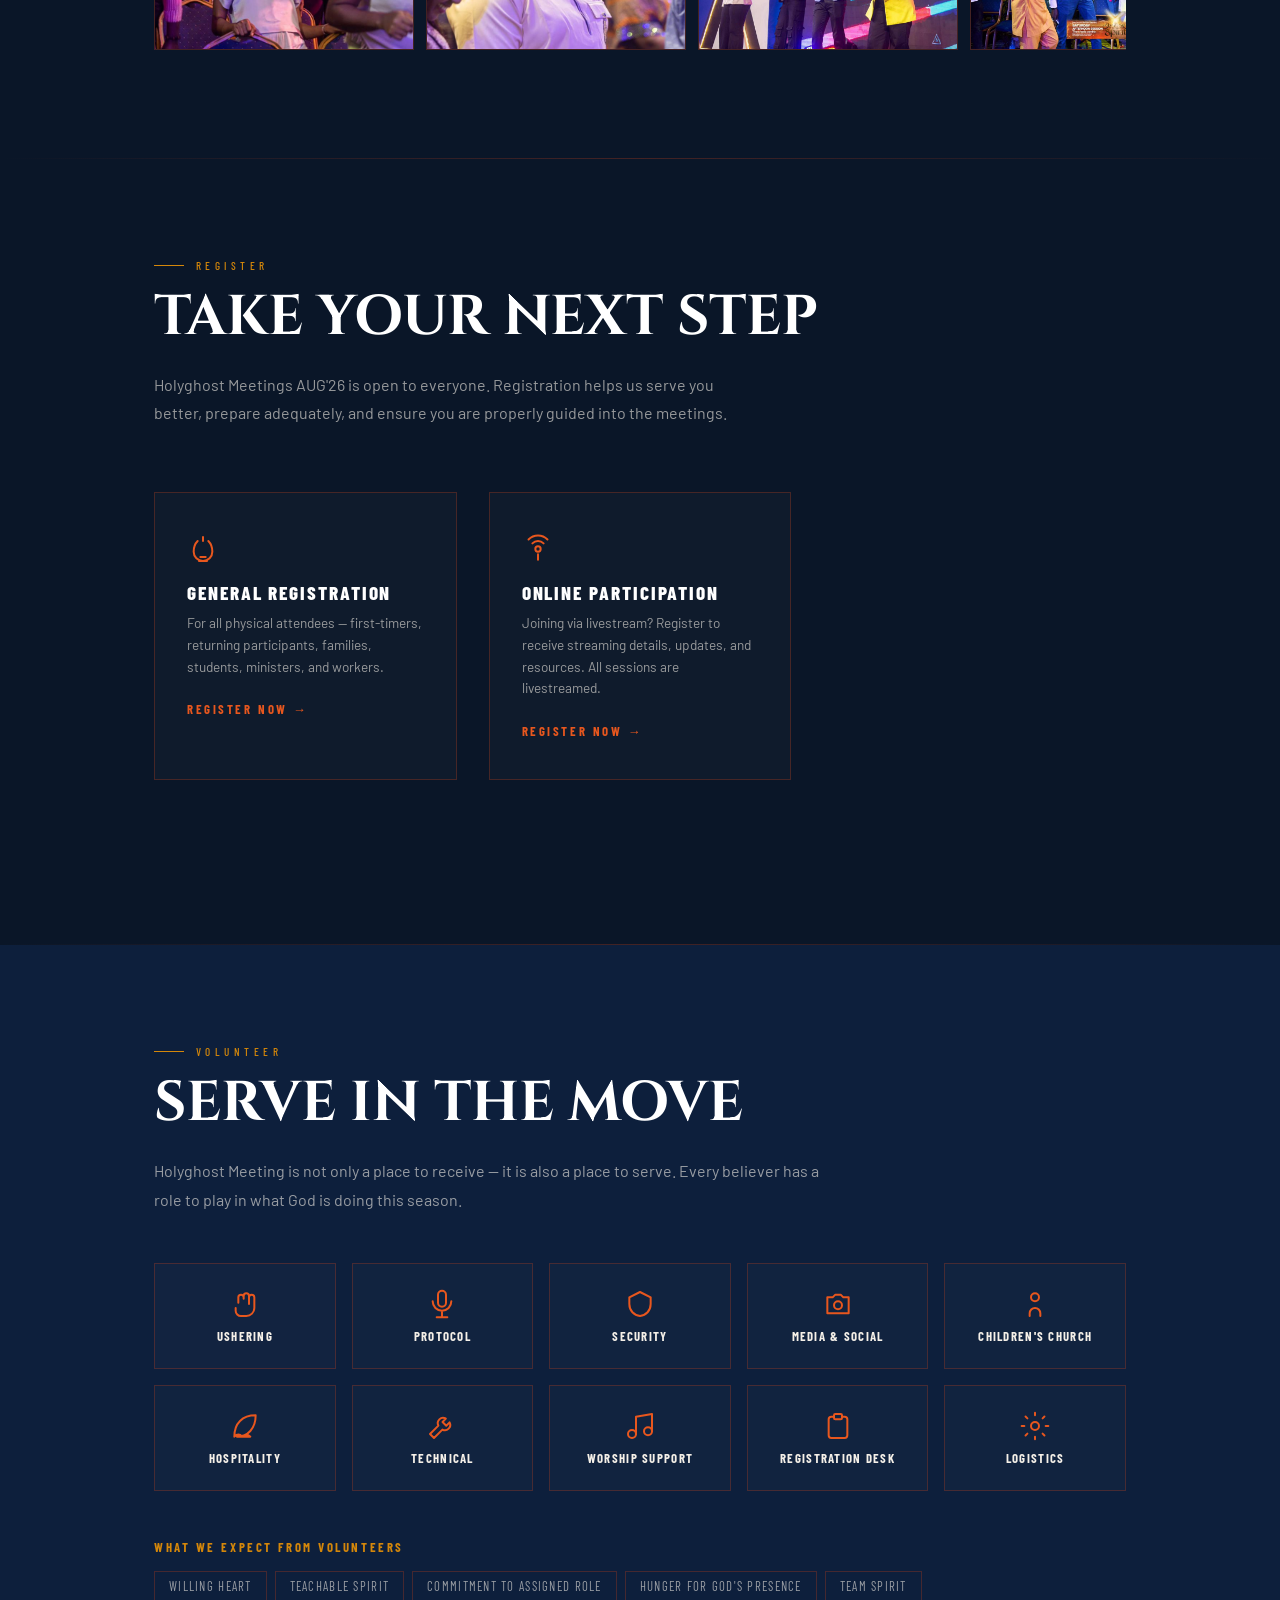
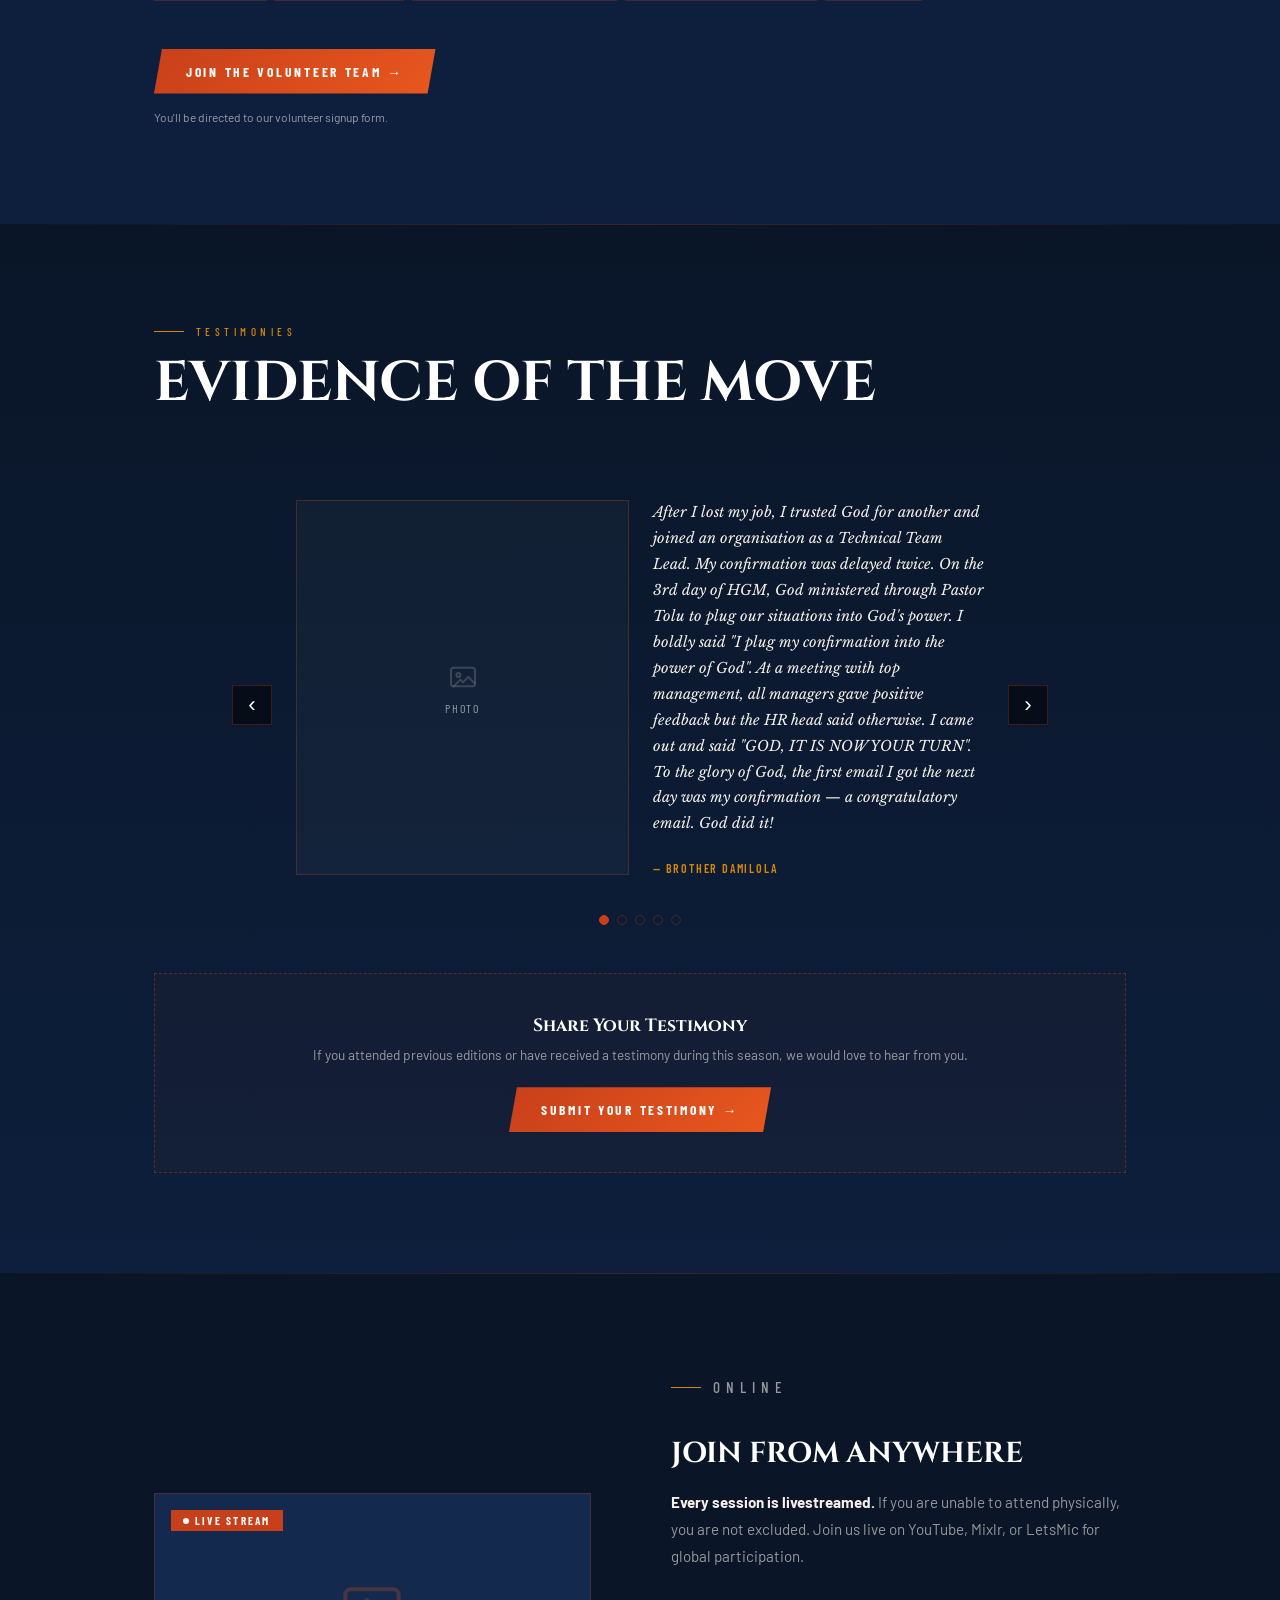
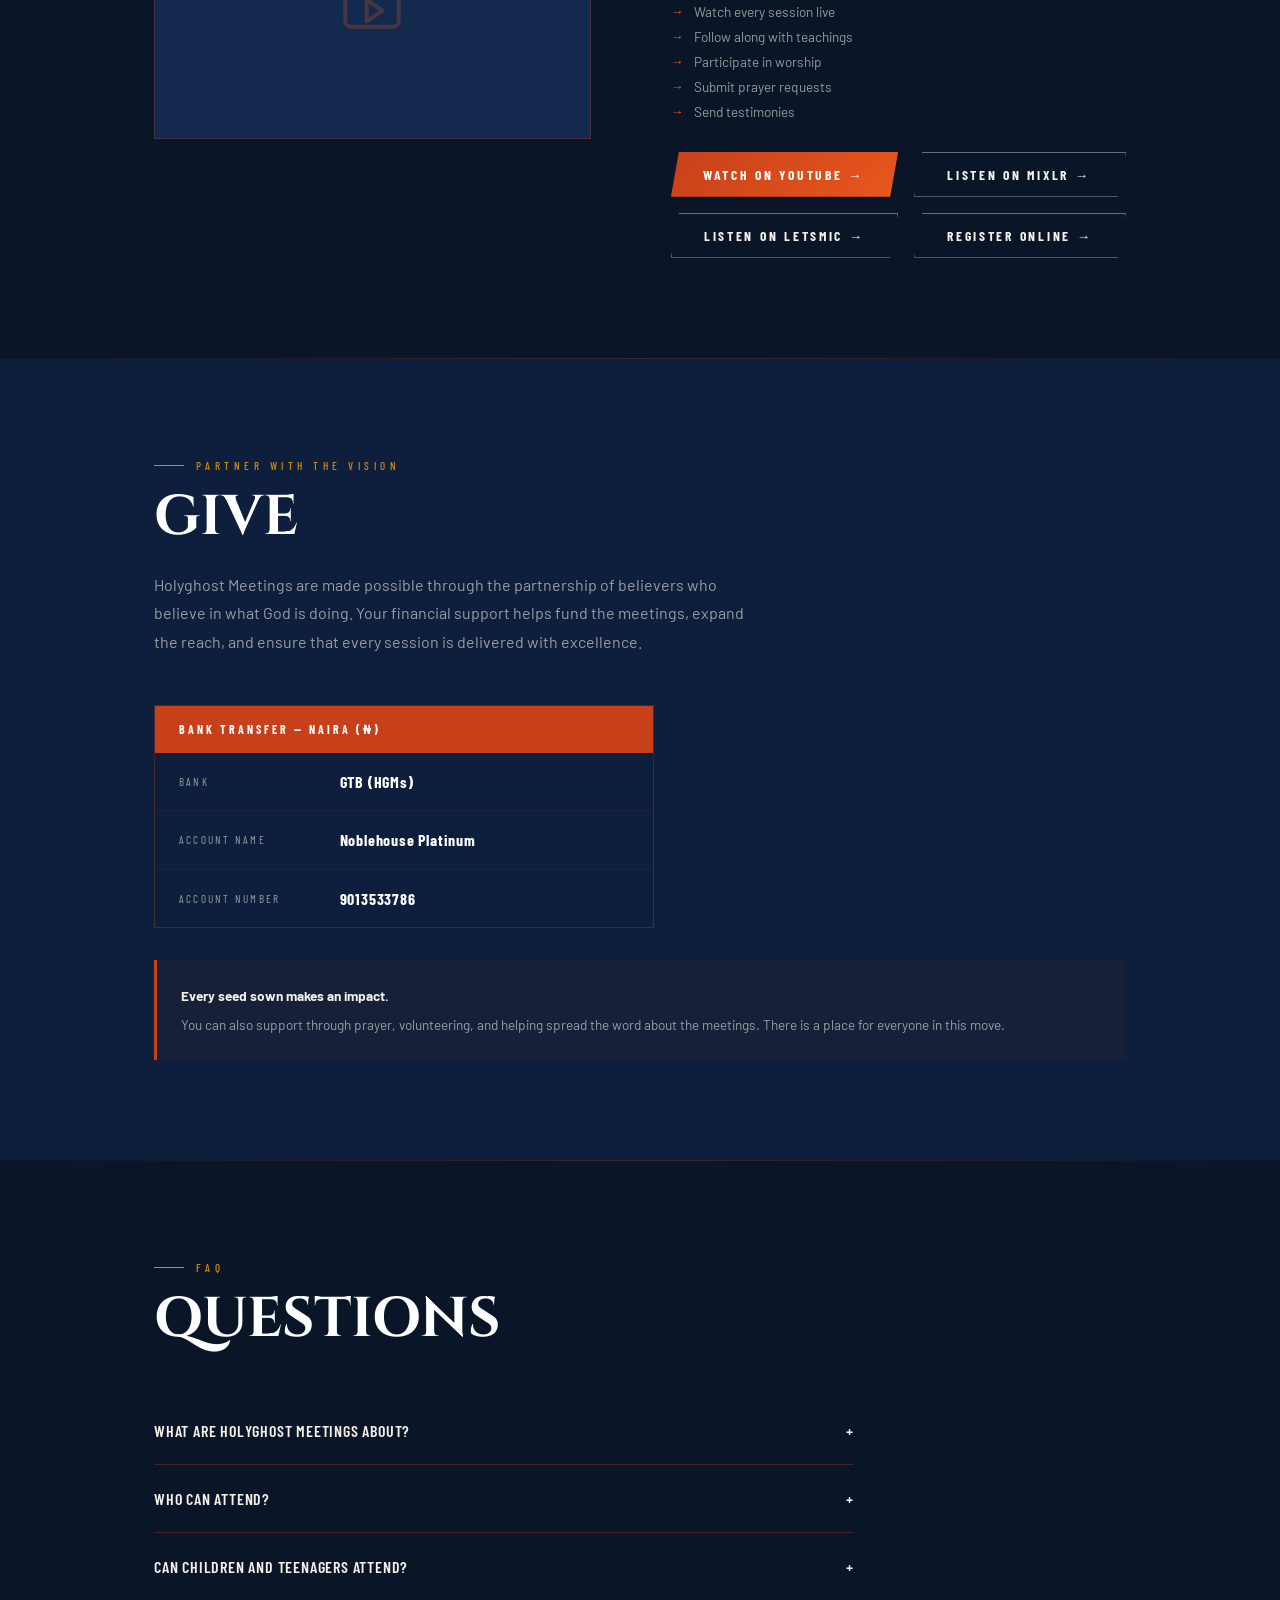
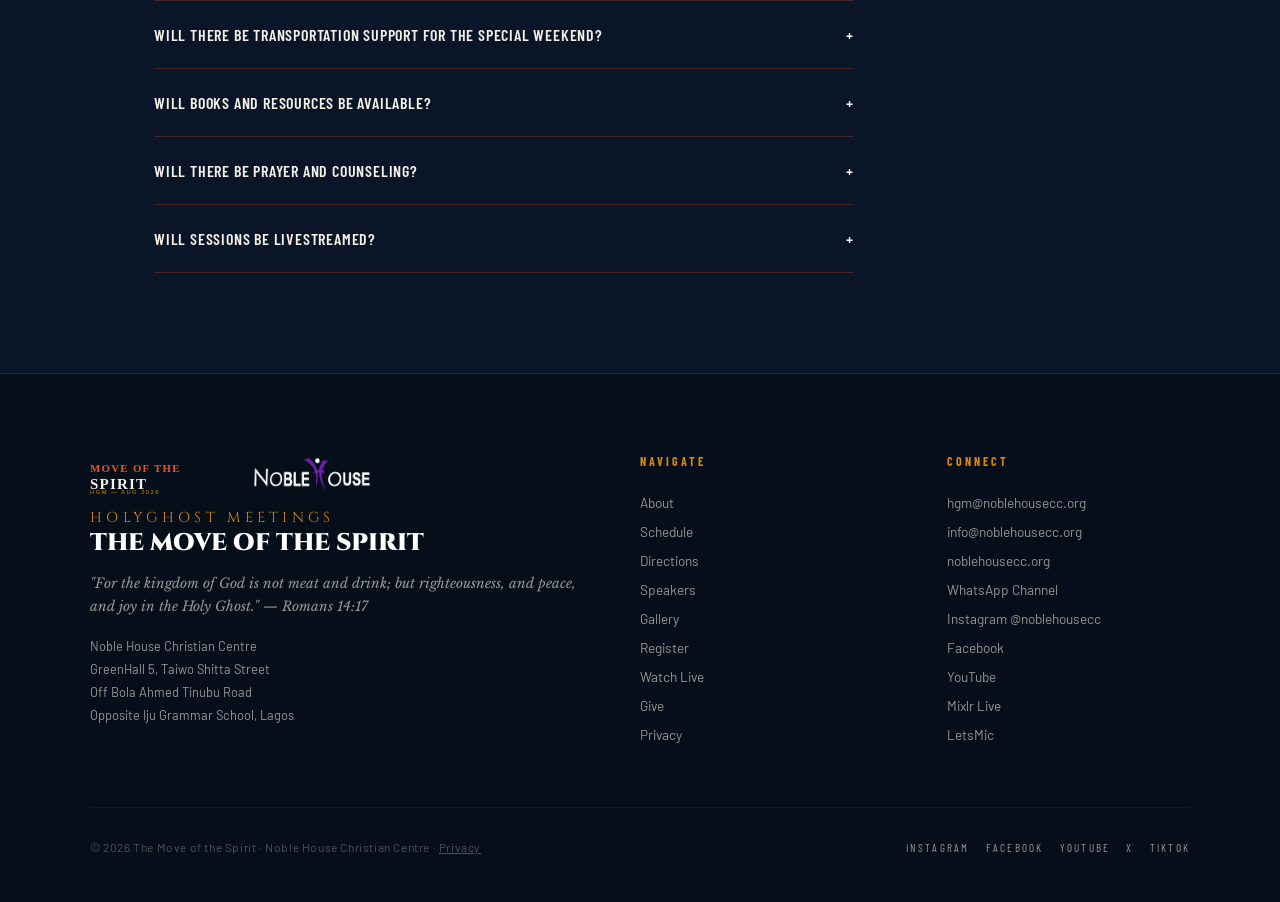
==== commit 6e394214: "Update index.html" ====
--- a/index.html
+++ b/index.html
@@ -269,7 +269,7 @@
         </div>
         <div class="schedule-session">
           <div class="session-main">
-            <span class="session-day">Sunday, August 31</span>
+            <span class="session-day">Sunday, August 30</span>
             <span class="session-time">8:30 AM</span>
             <span class="session-venue">
               <strong>Back at Noble House Christian Centre</strong>
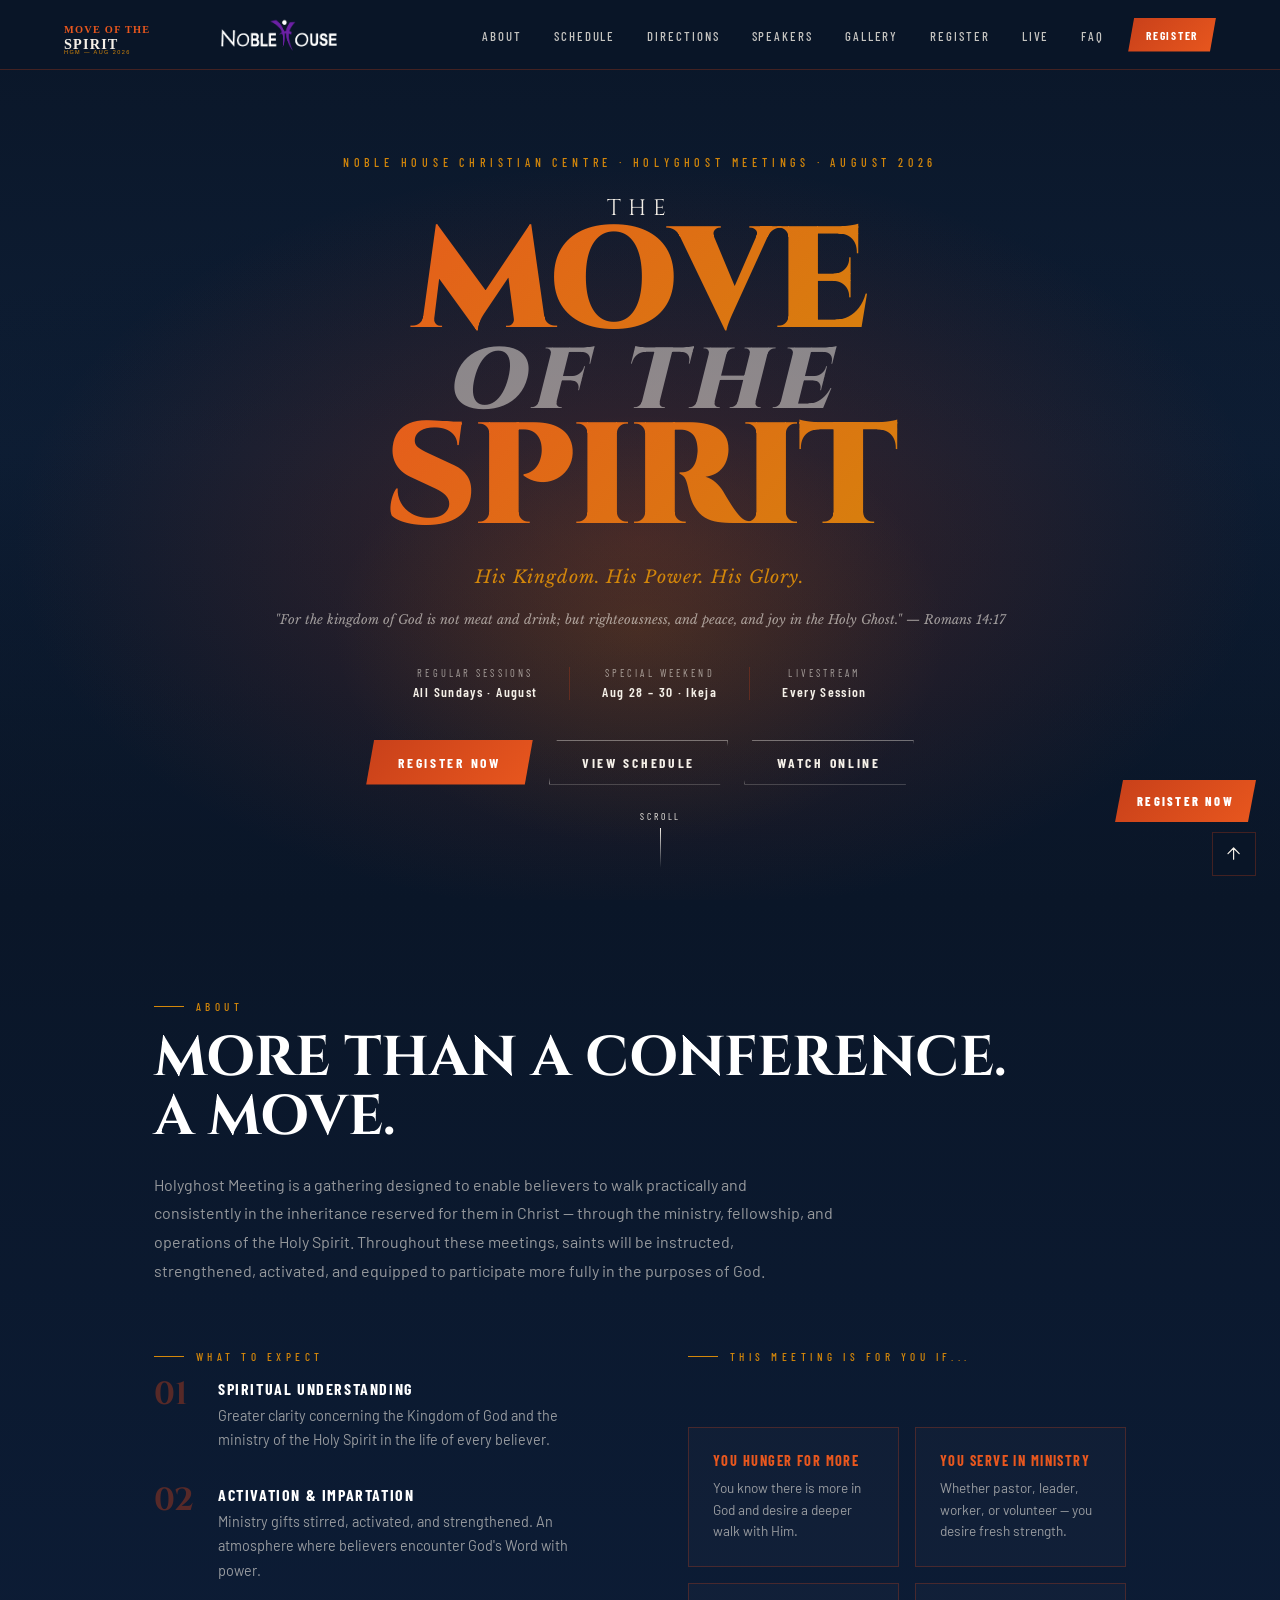
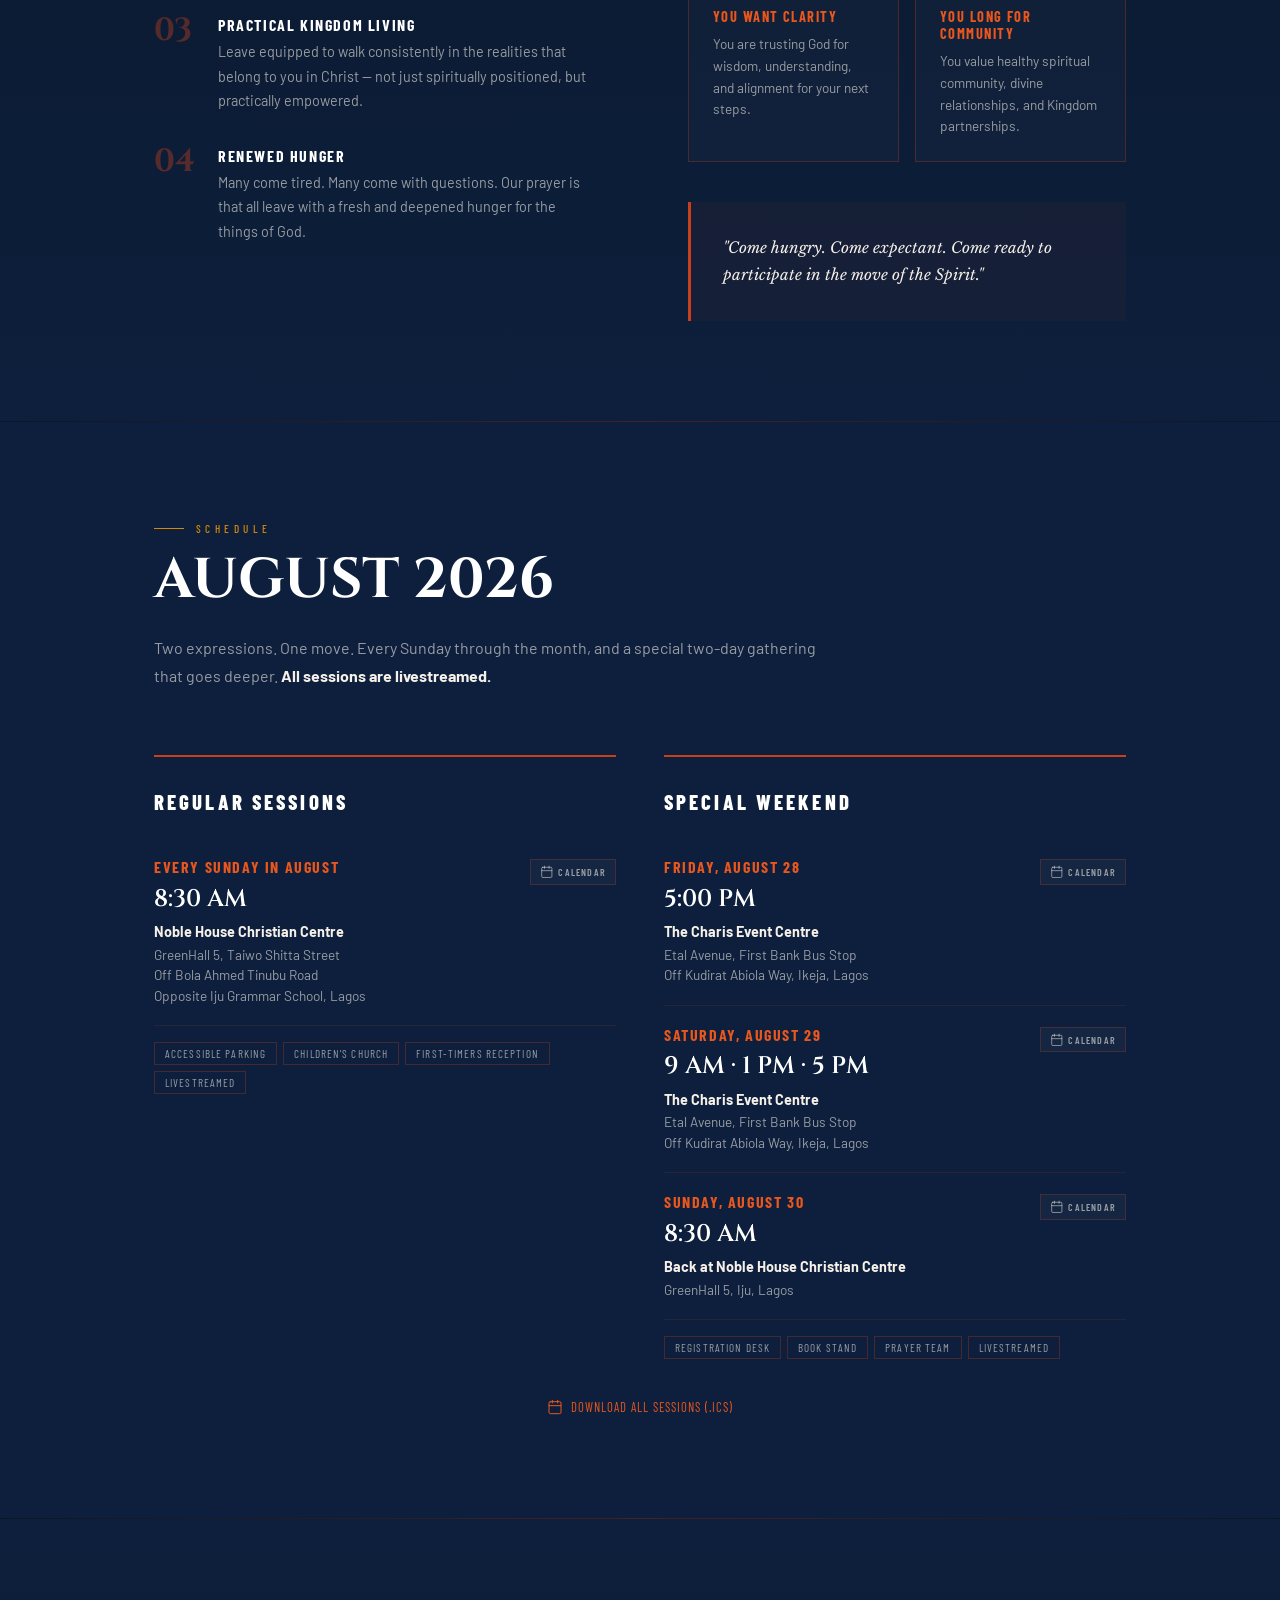
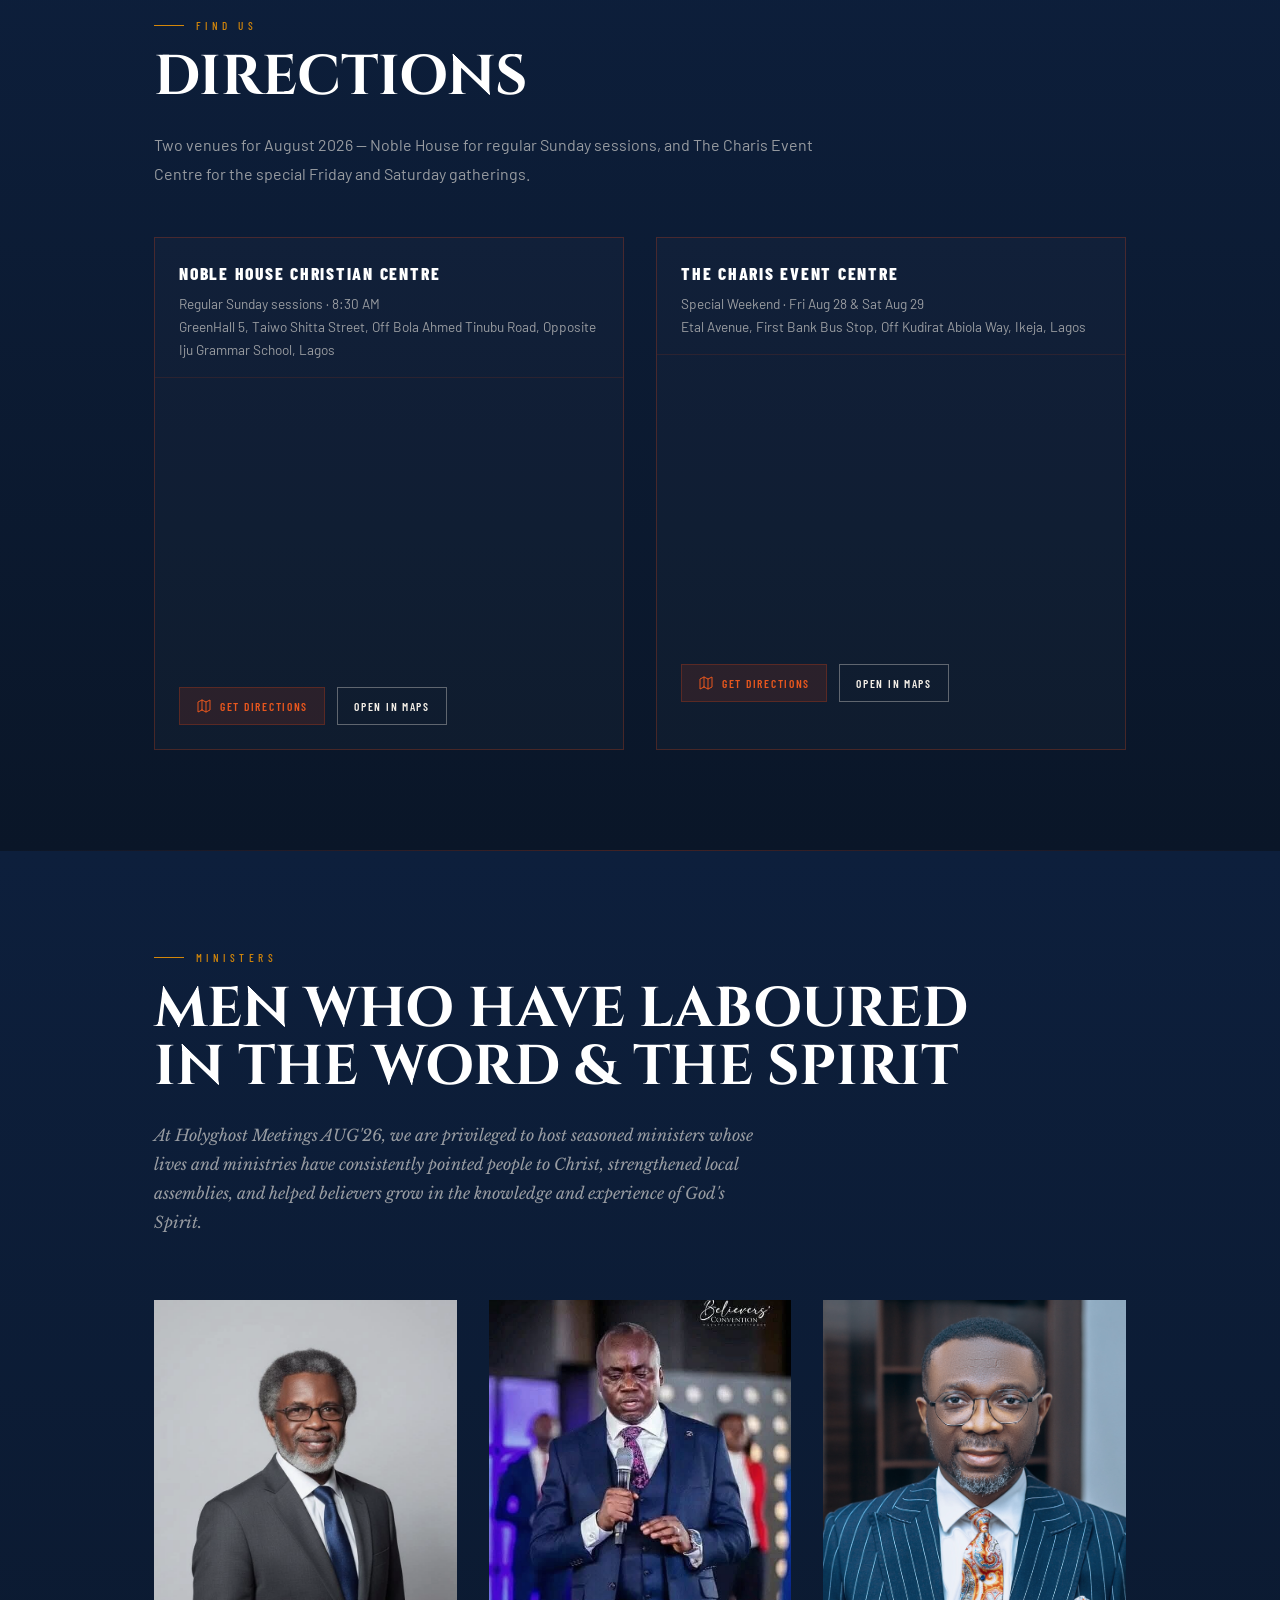
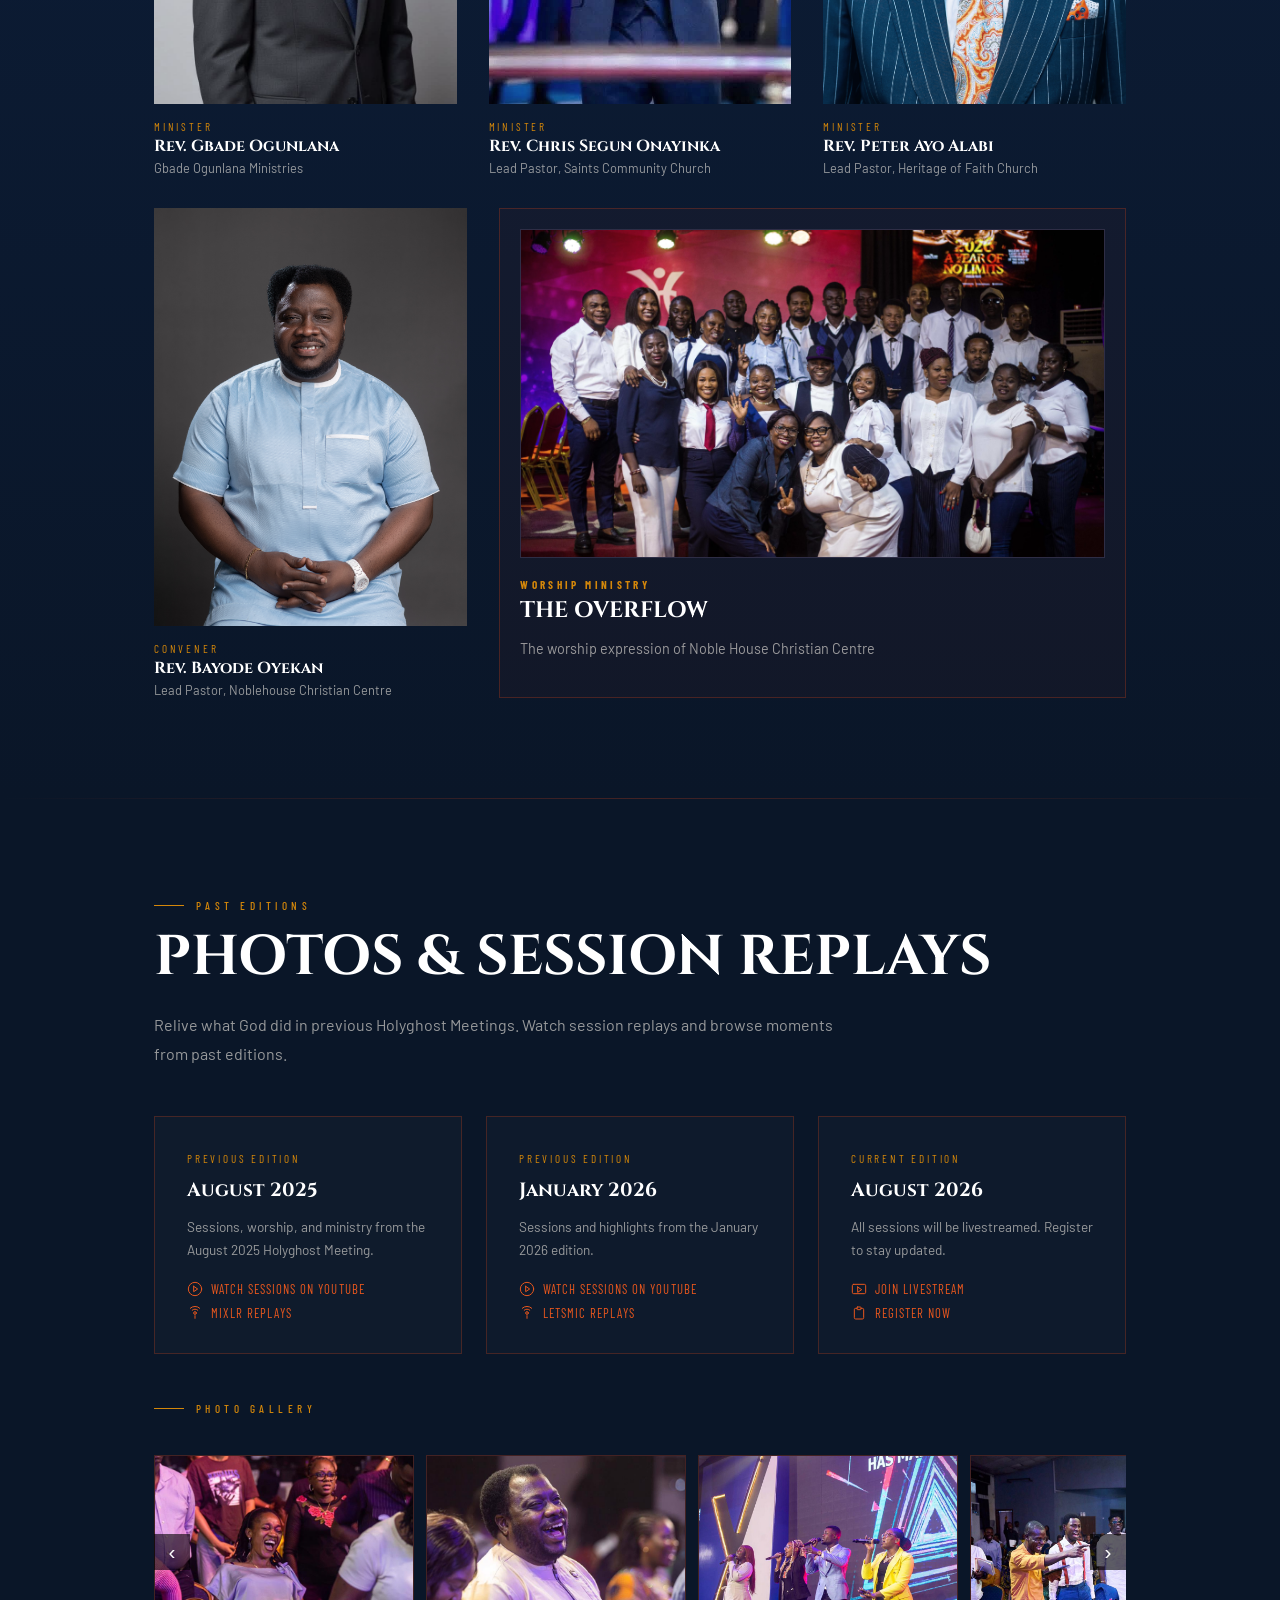
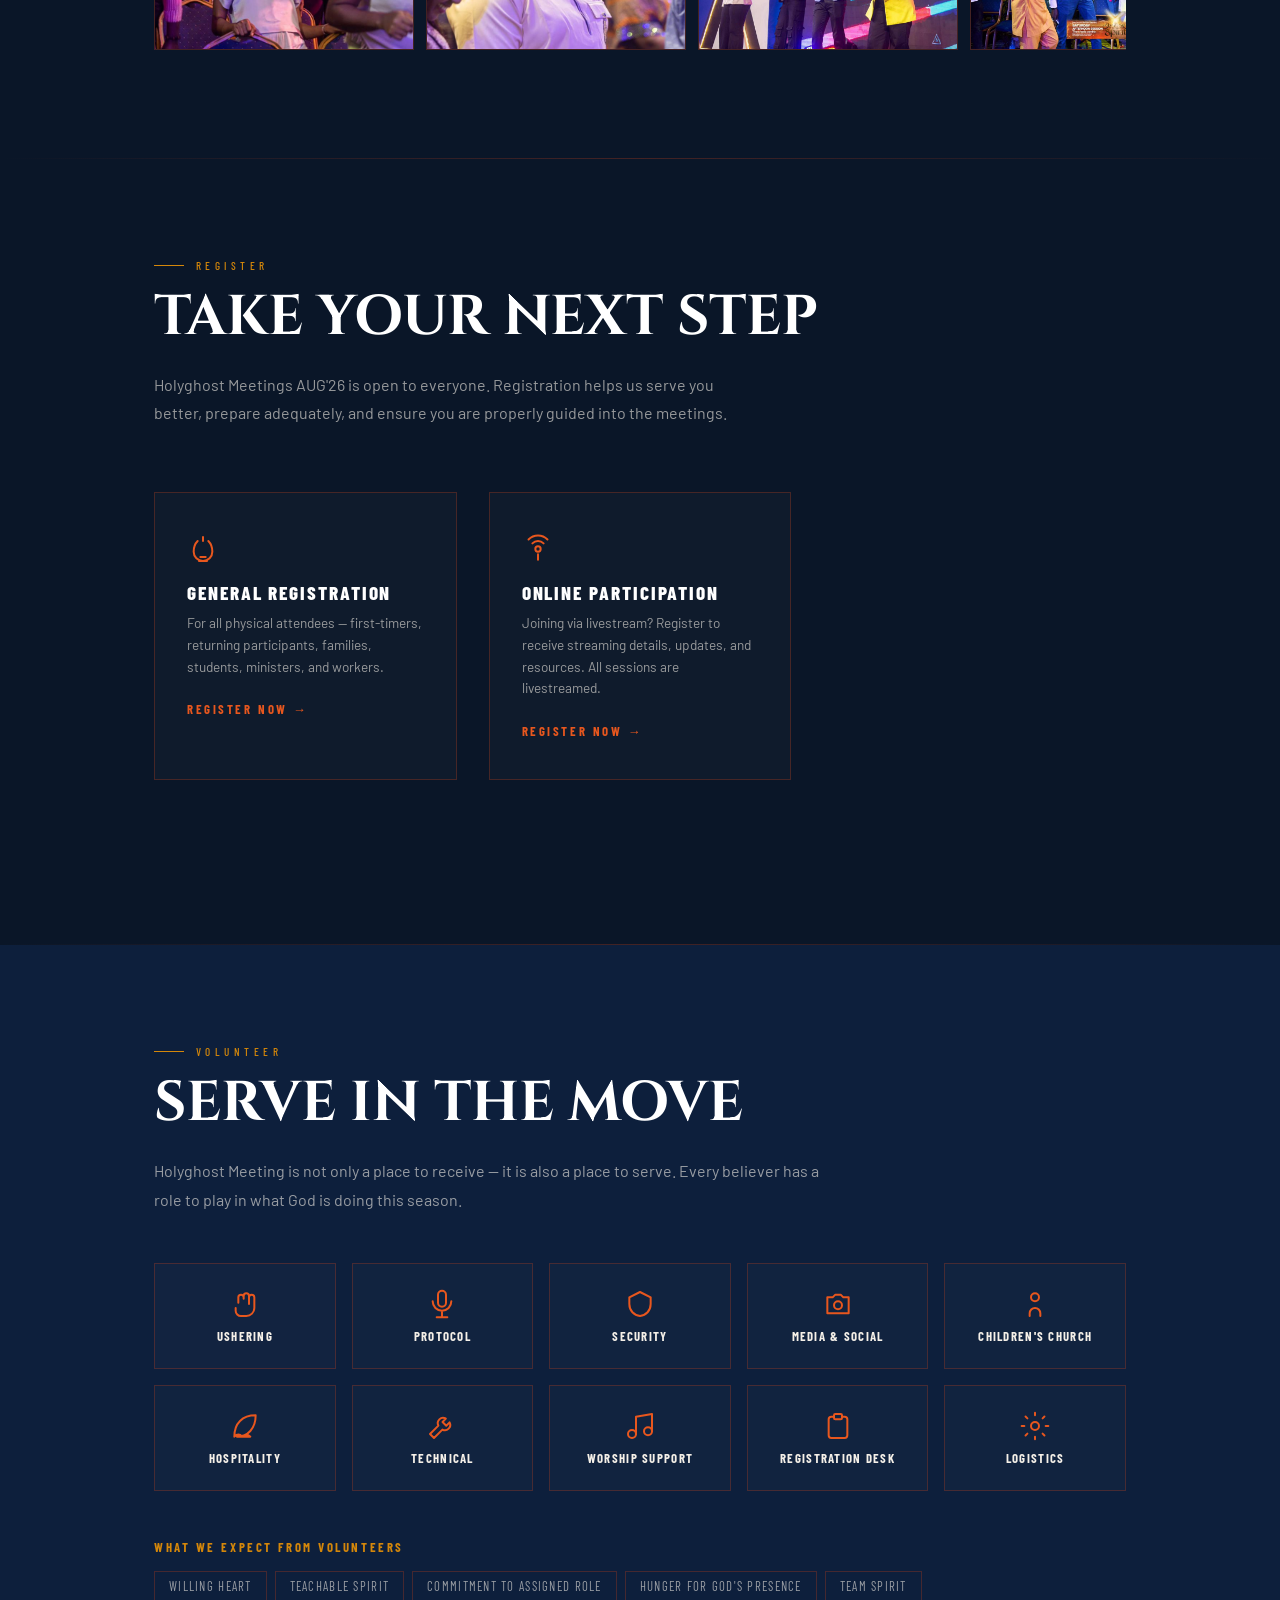
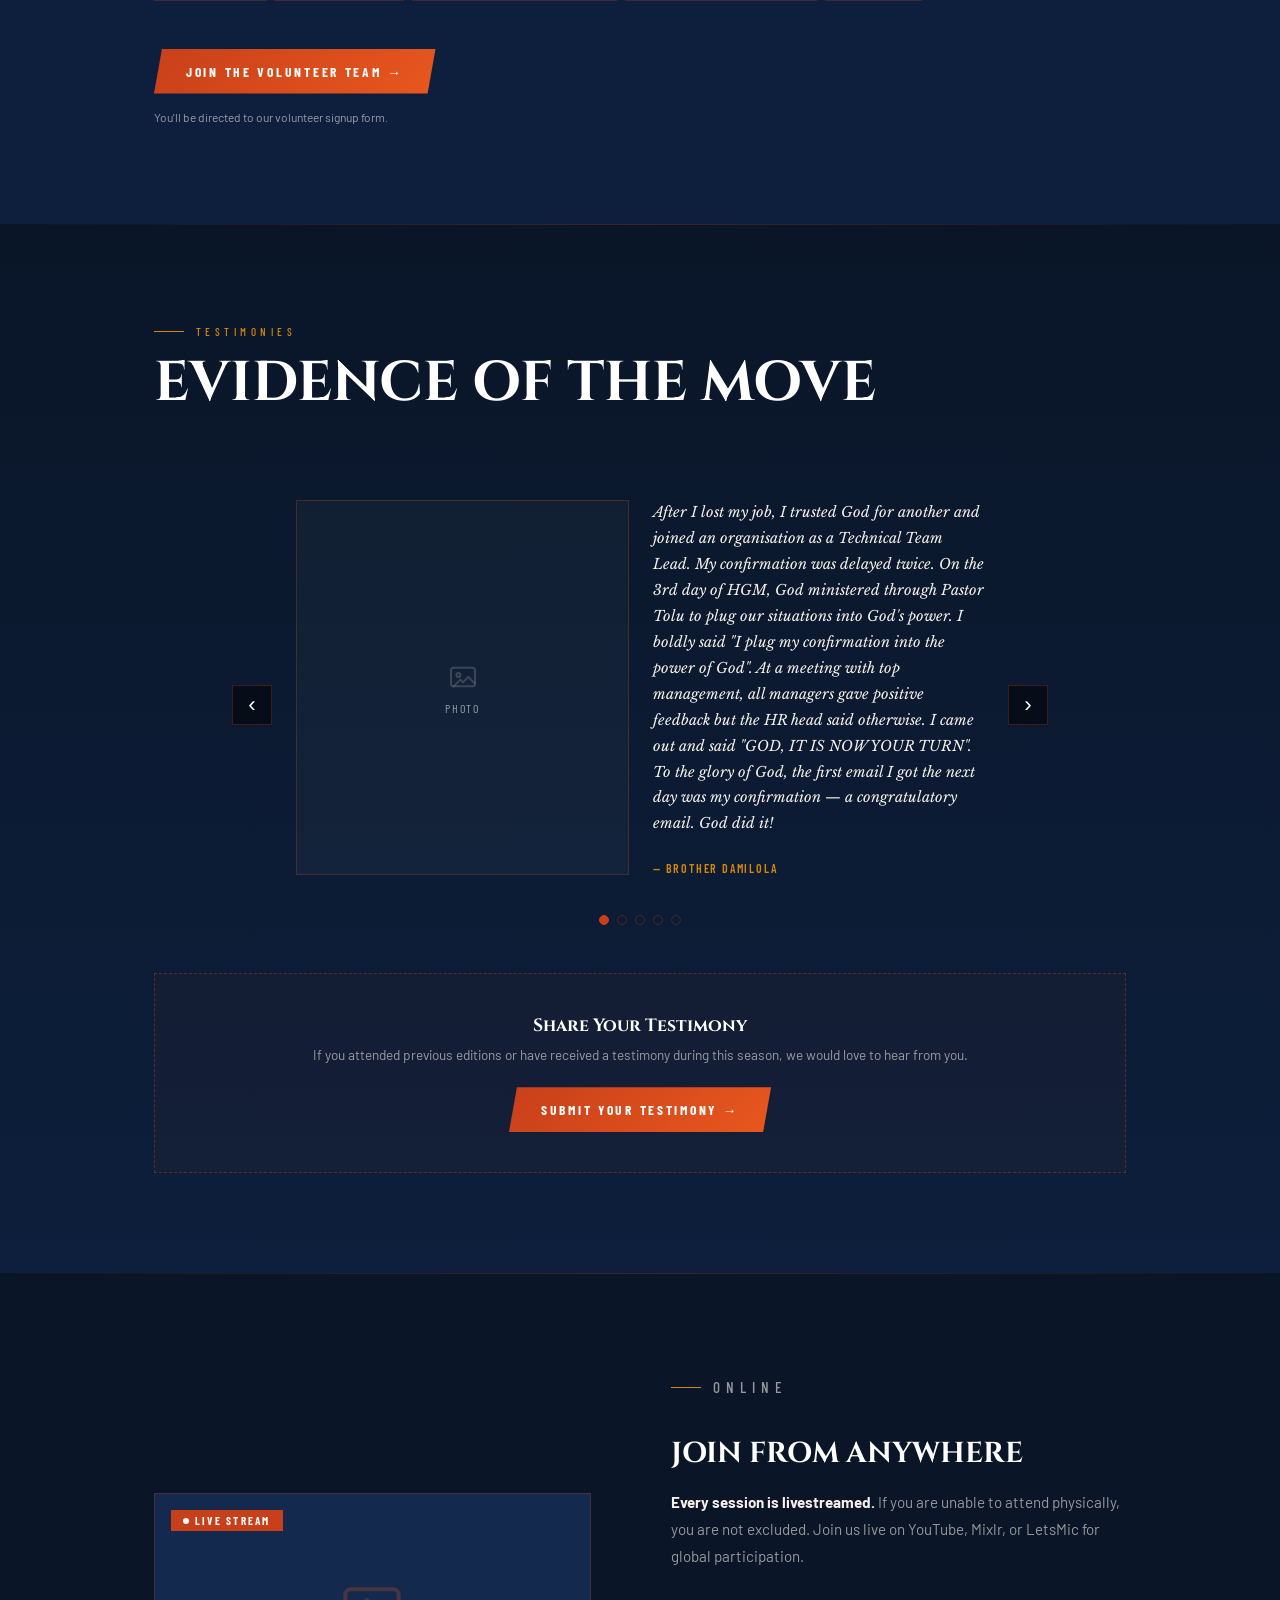
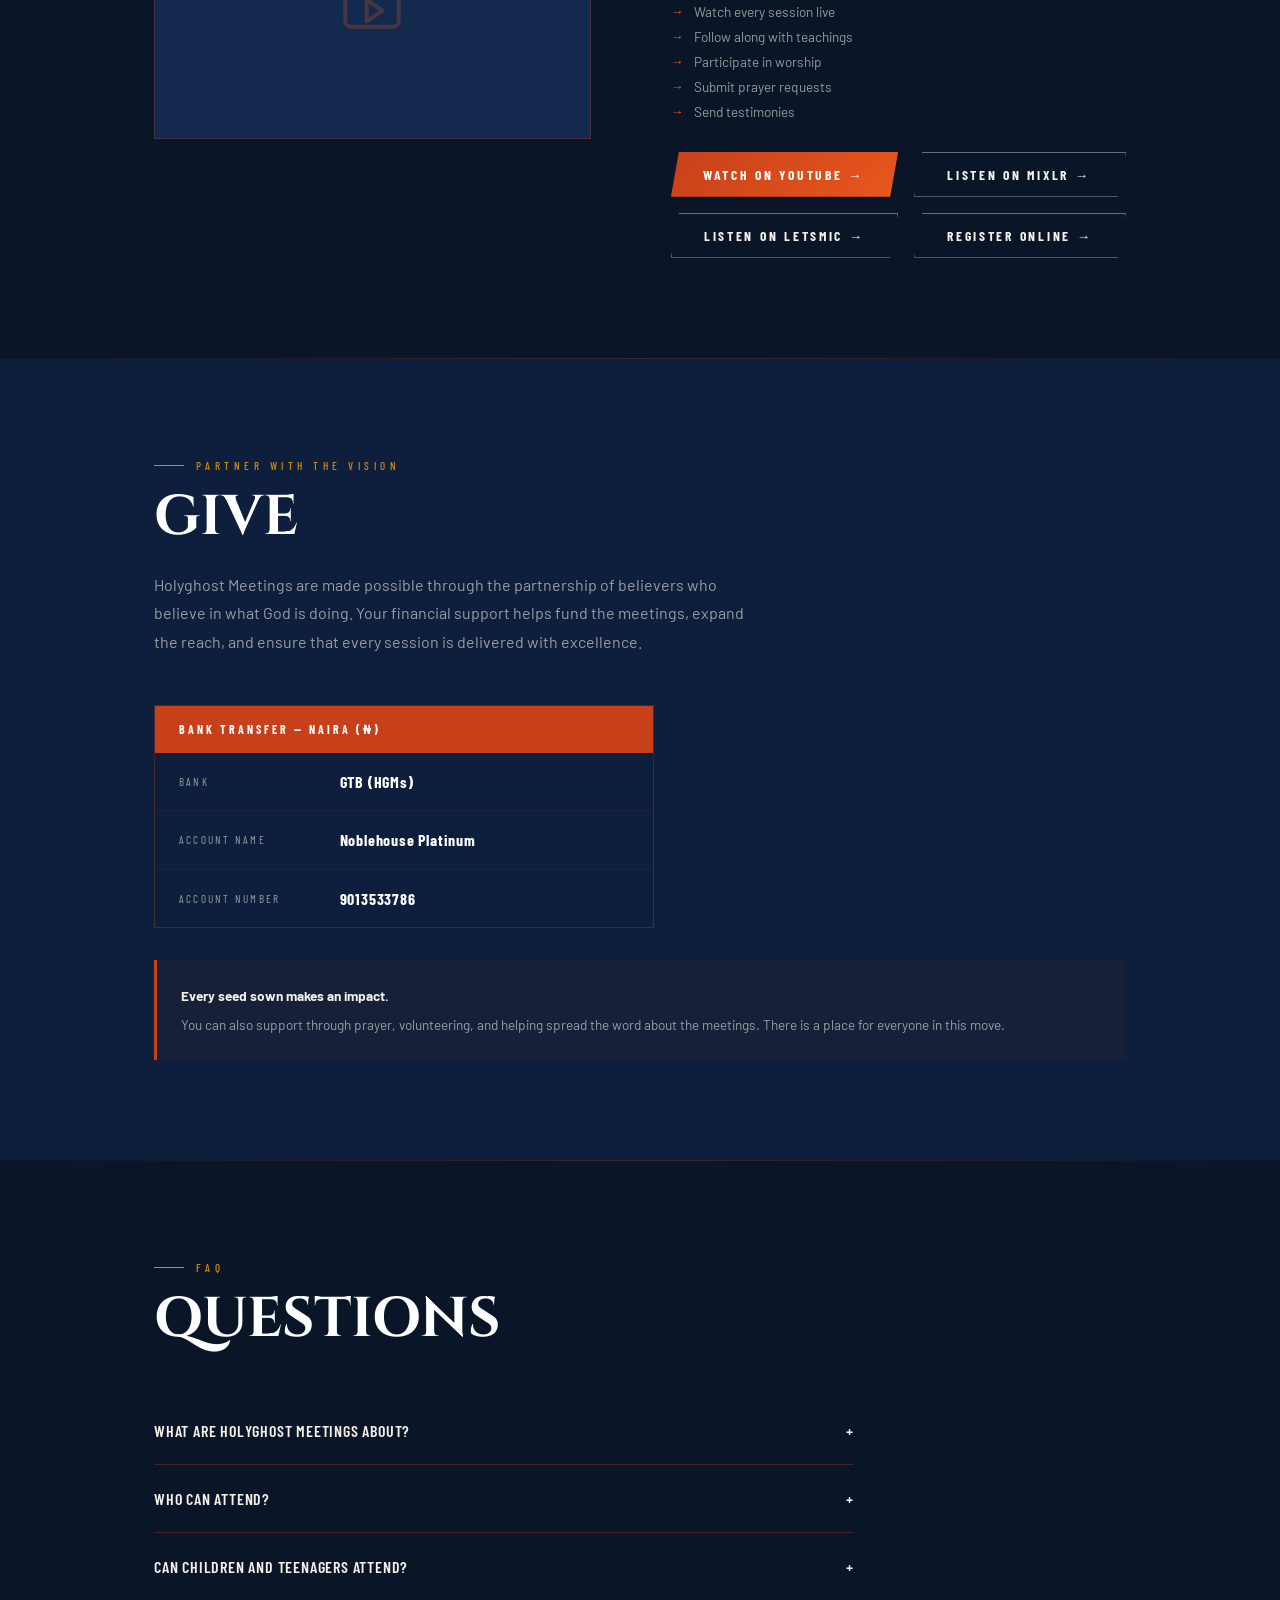
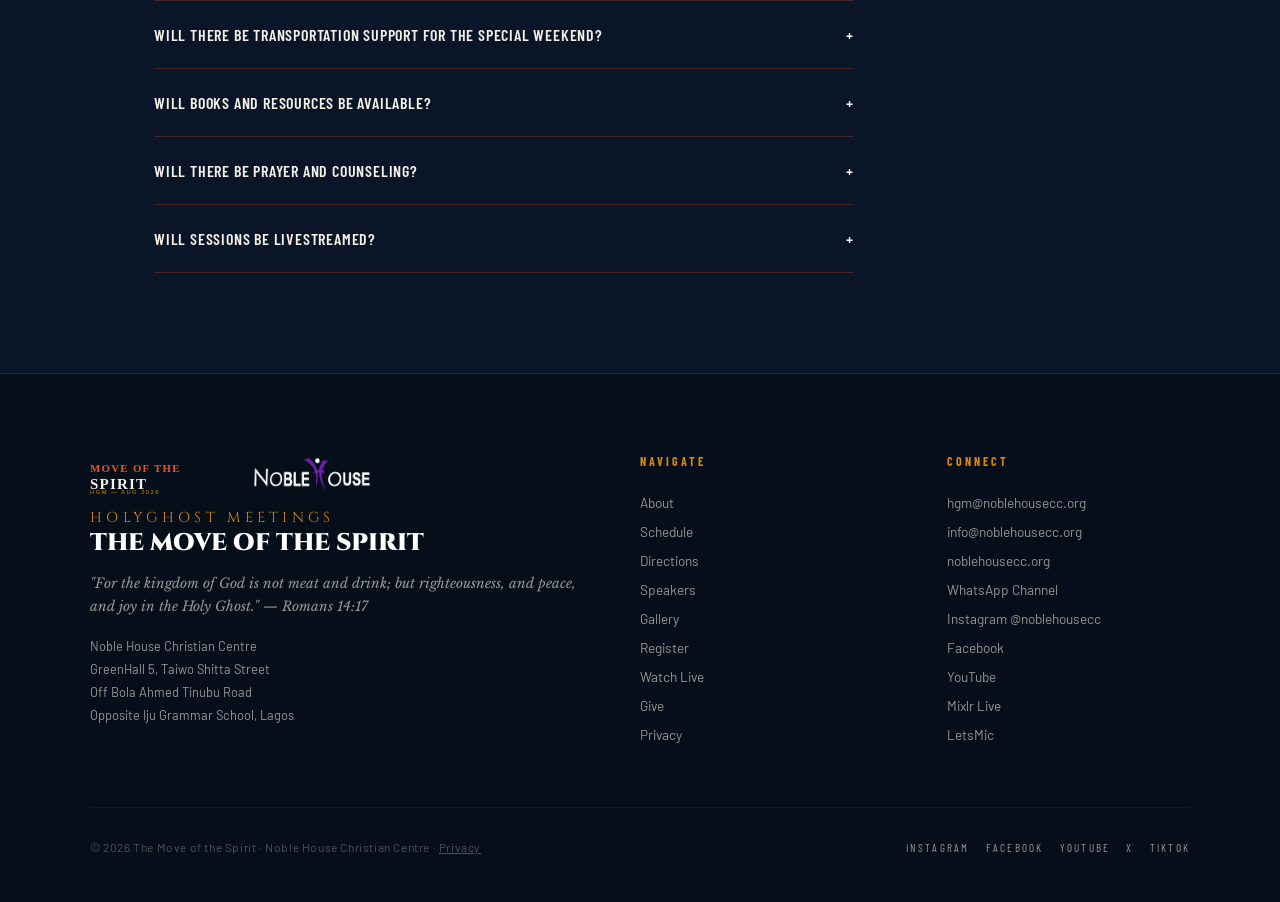
==== commit cb9fb88f: "Update index.html" ====
--- a/index.html
+++ b/index.html
@@ -100,7 +100,7 @@
       <div class="meta-divider"></div>
       <div class="hero-meta-item">
         <span class="label">Special Weekend</span>
-        <span class="value">Aug 28 – 29 · Ikeja</span>
+        <span class="value">Aug 28 – 30 · Ikeja</span>
       </div>
       <div class="meta-divider"></div>
       <div class="hero-meta-item">
